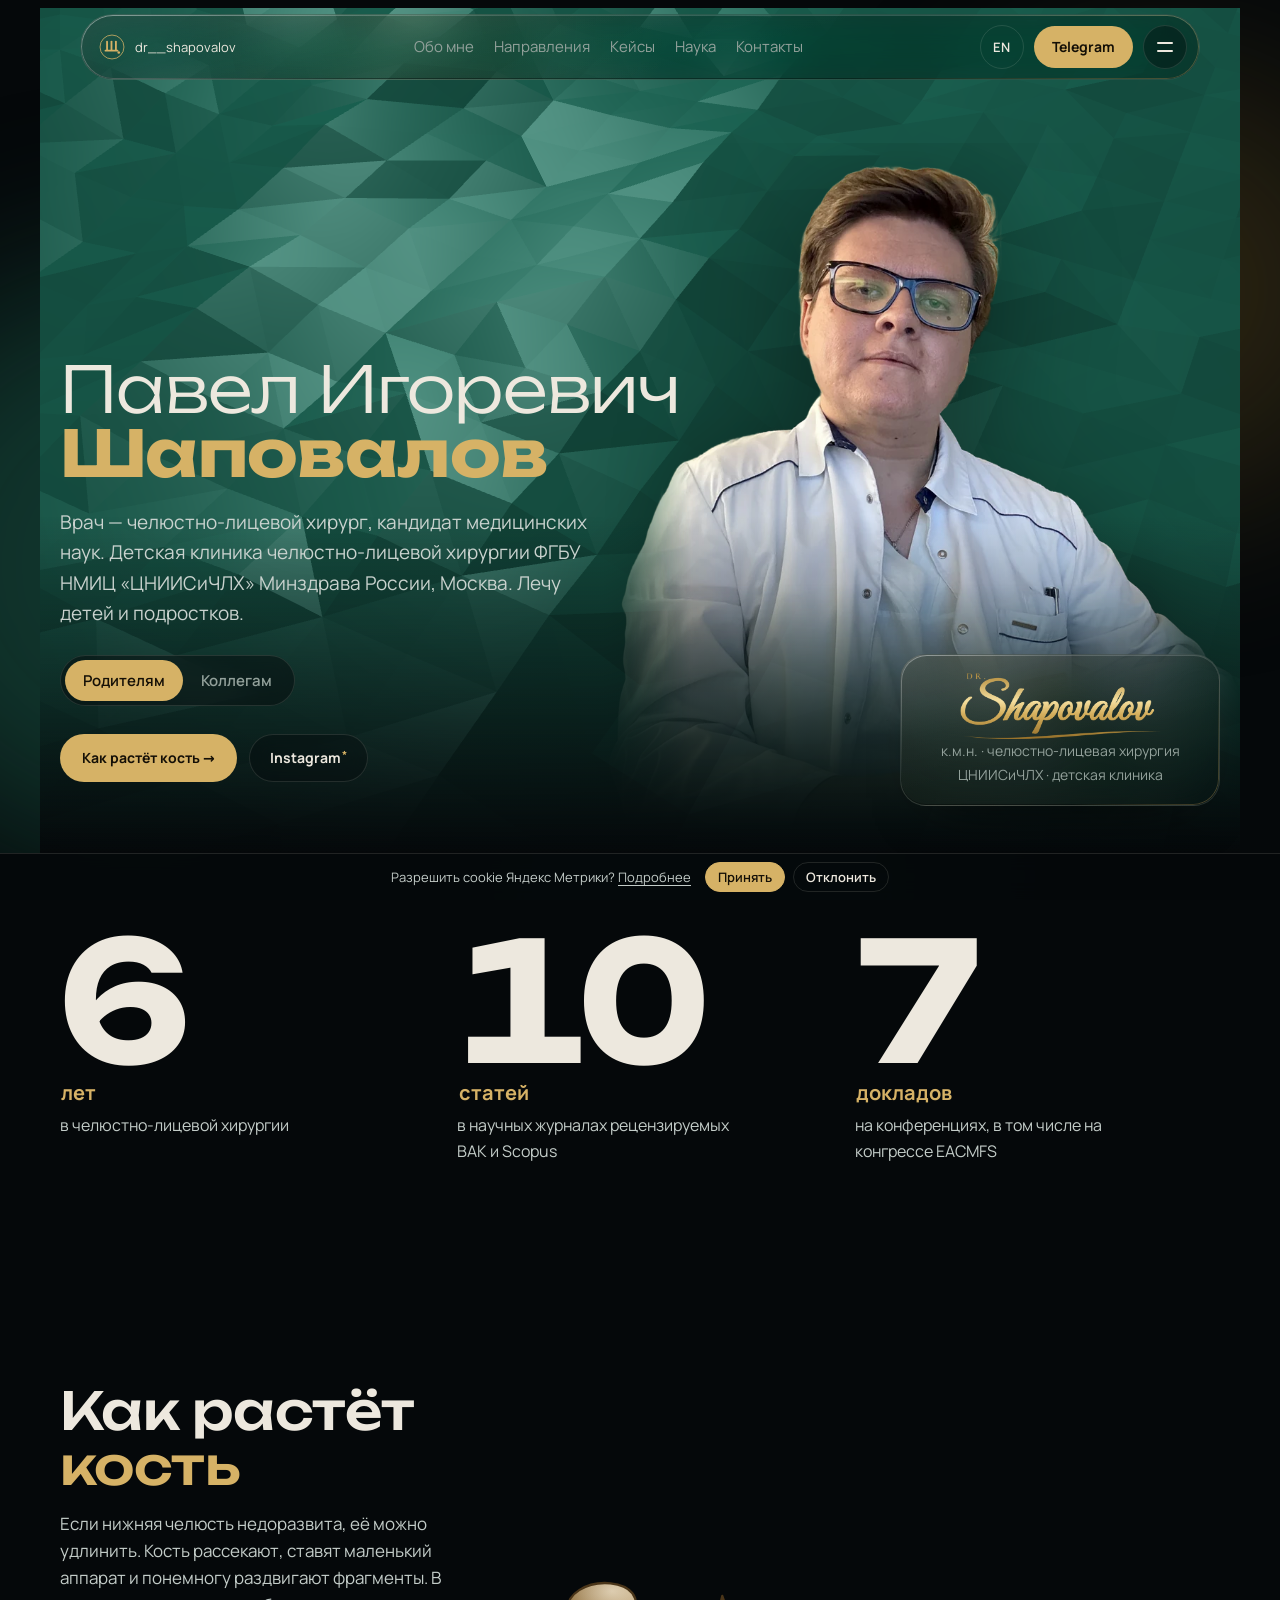
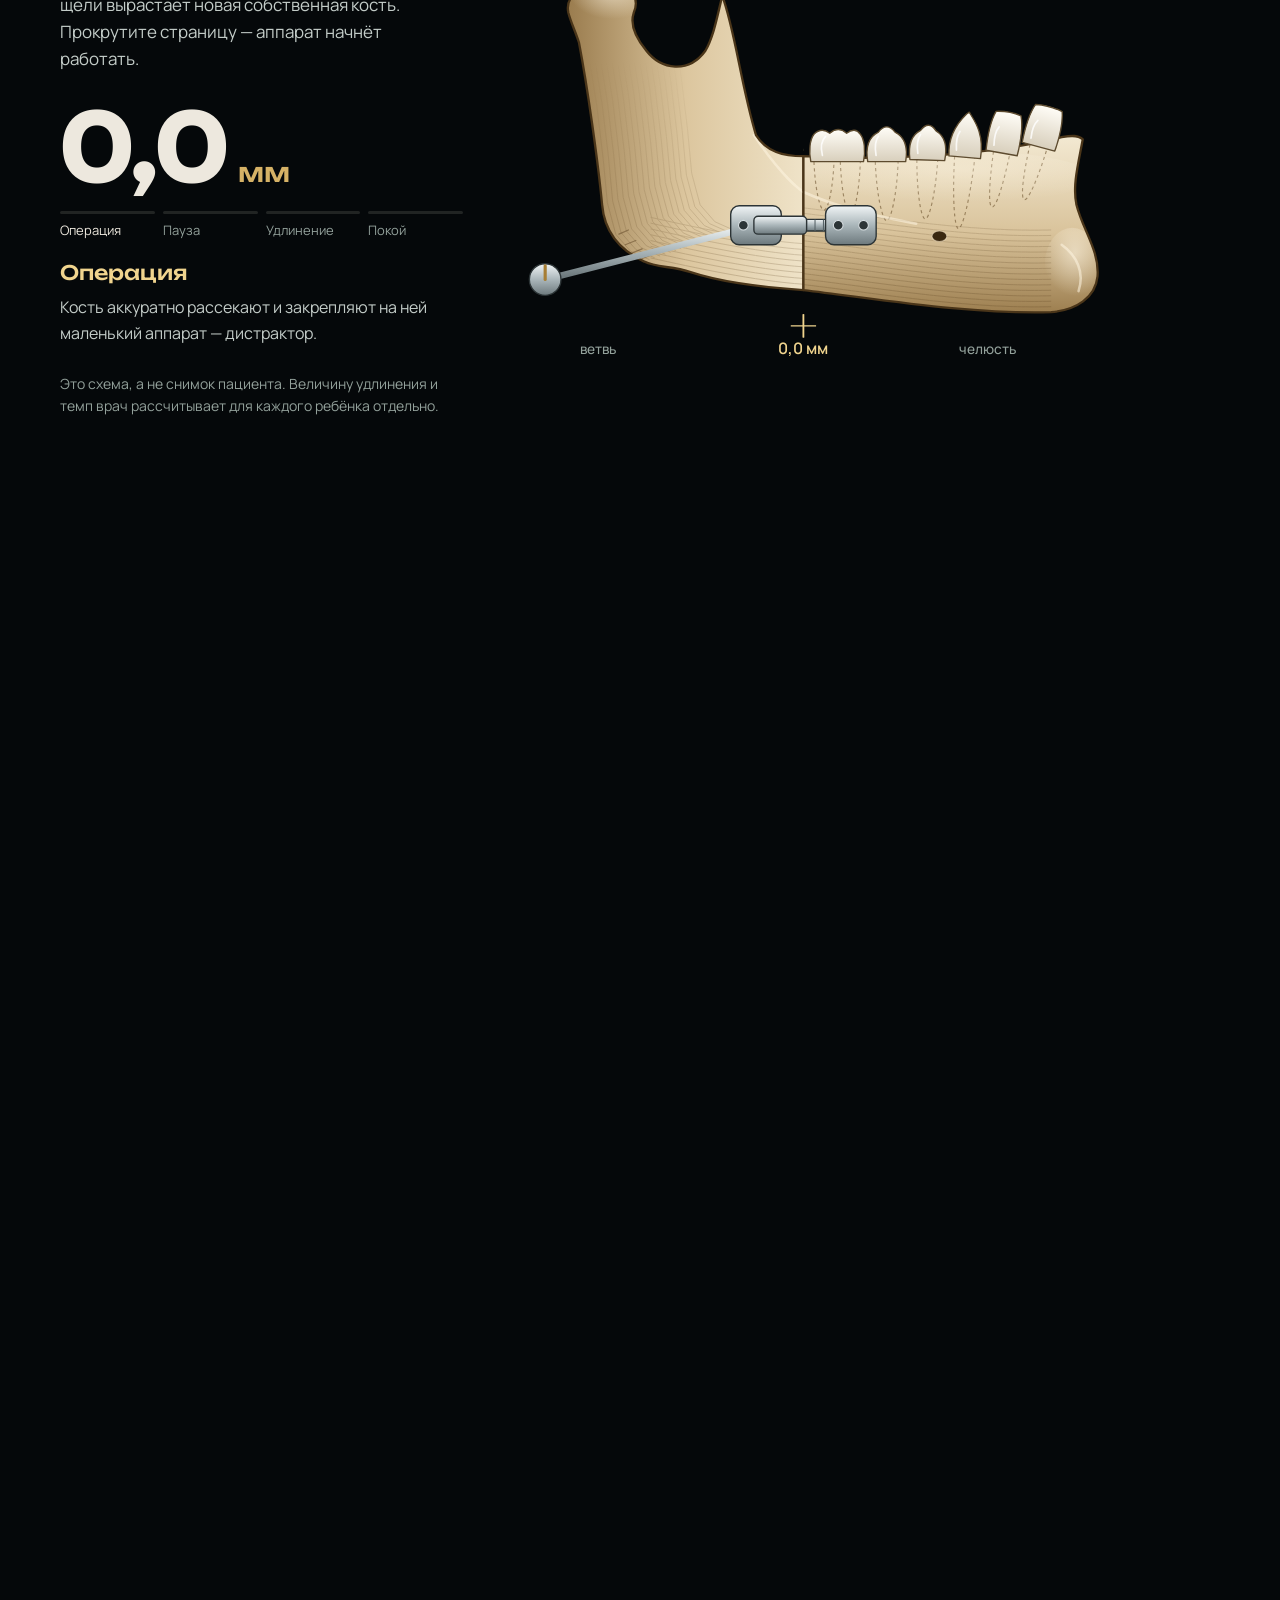
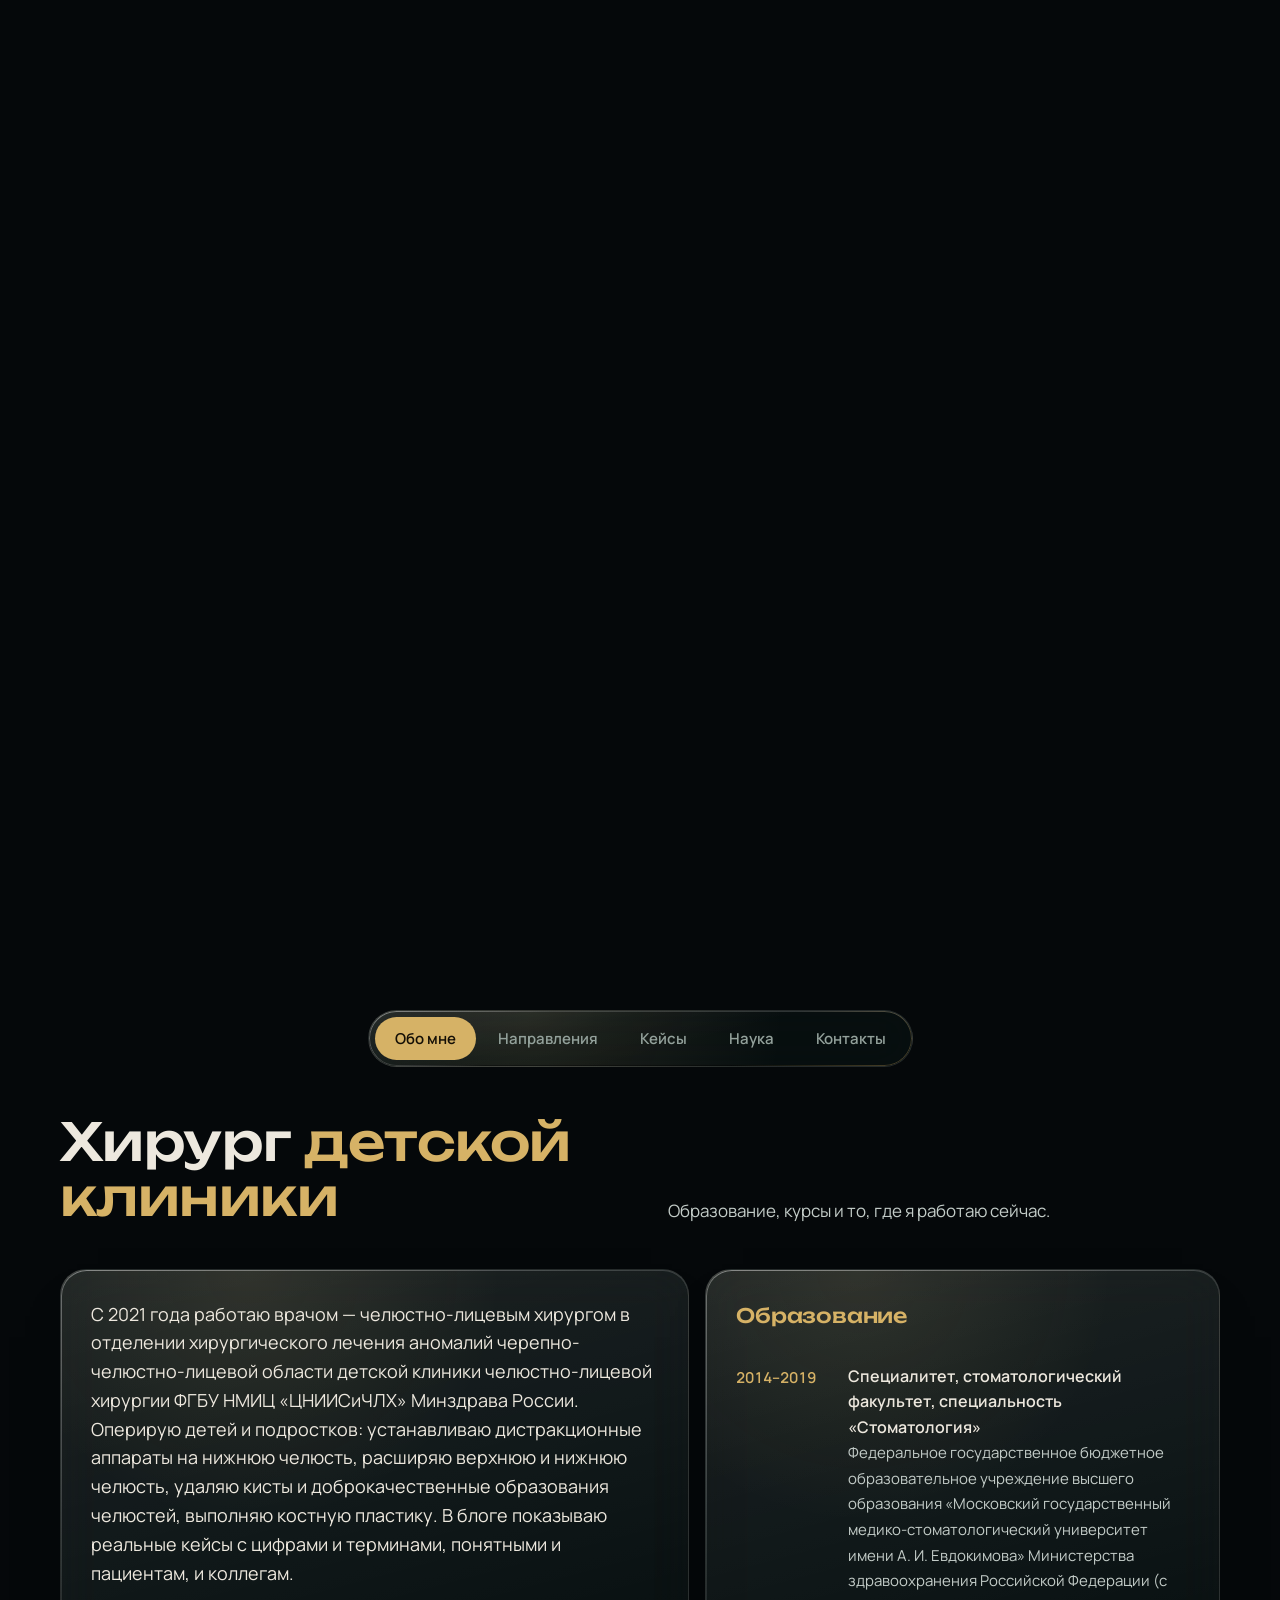
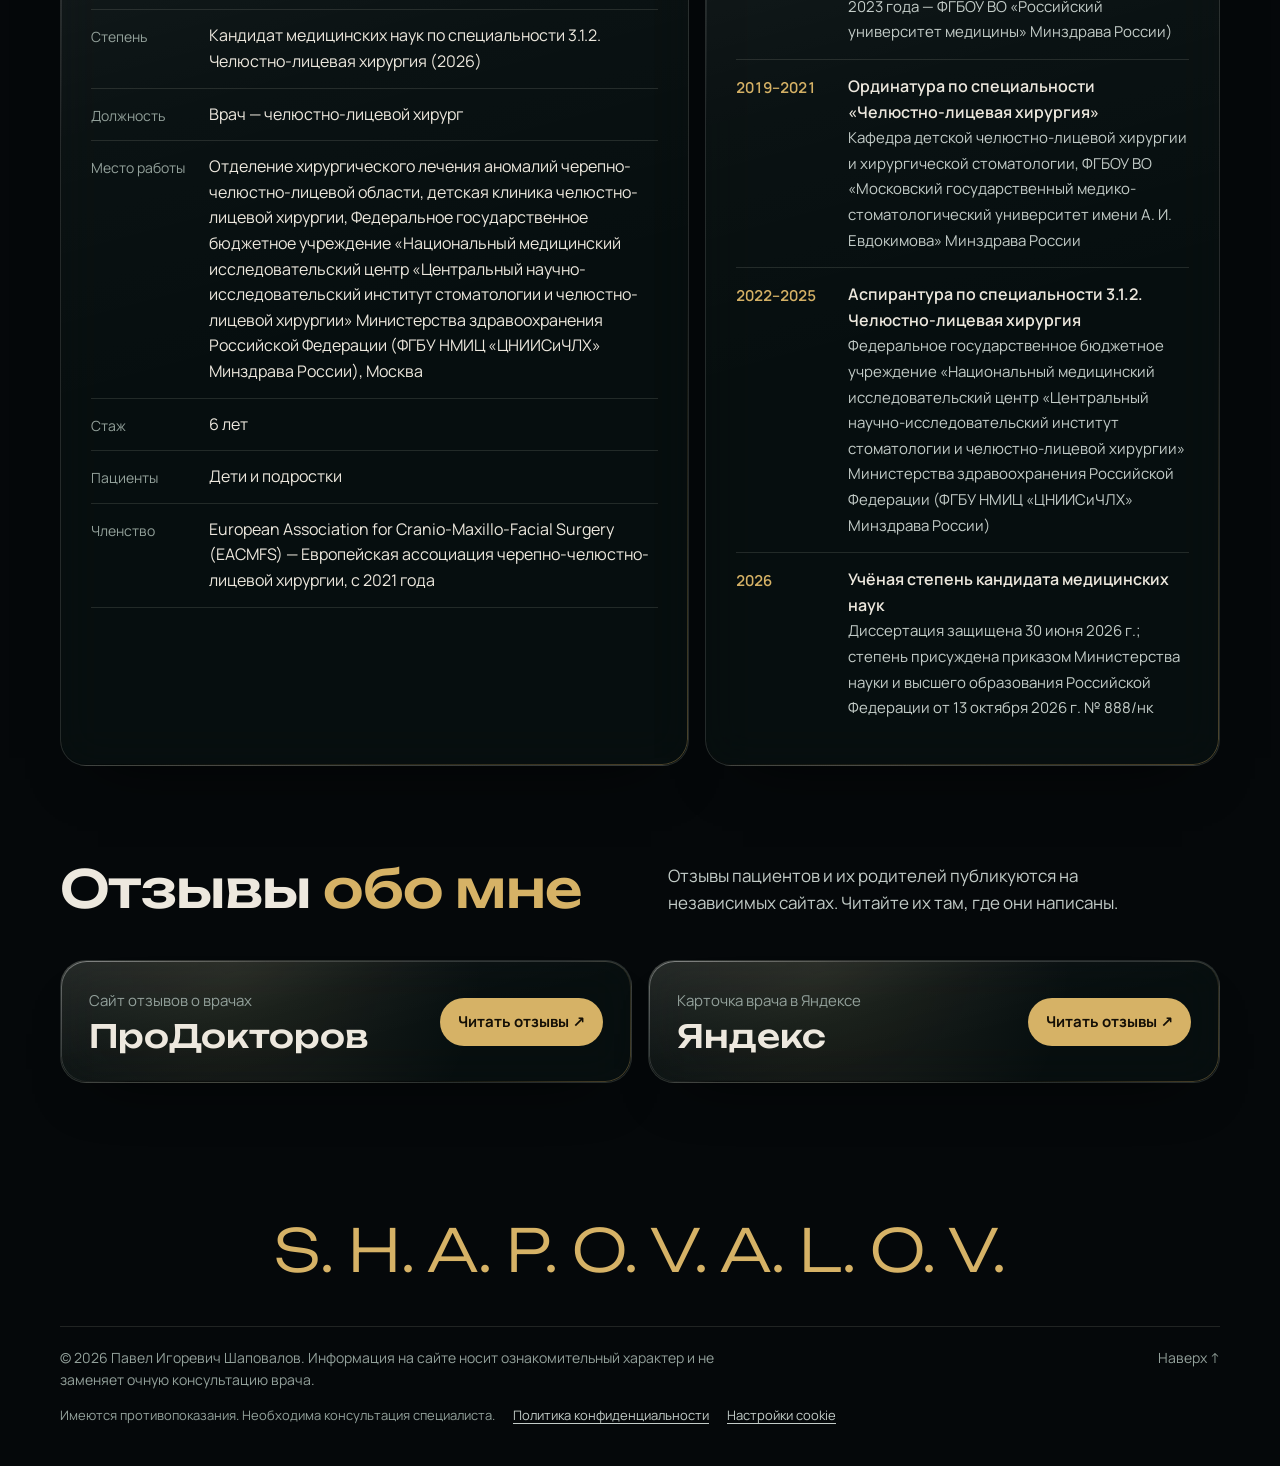
==== index.html @ bee79b20 "Иконка сайта (favicon) из знака «Ш.» Co-Authored-By: Claude Opus 5.5 <noreply@anthropic.com> Claude-" ====
<!doctype html>
<html lang="ru">
<head>
<meta charset="utf-8">
<meta name="viewport" content="width=device-width, initial-scale=1, viewport-fit=cover">
<meta http-equiv="Content-Security-Policy" content="default-src 'self'; base-uri 'none'; object-src 'none'; form-action 'none'; style-src 'self' 'unsafe-inline' https://fonts.googleapis.com; font-src 'self' https://fonts.gstatic.com; upgrade-insecure-requests; script-src 'self' 'sha256-/w/yWF1DcWMiNJHqdt+pnAf0d7jrqp5g0yk6NBYIYrg=' https://mc.yandex.ru https://mc.yandex.com https://yastatic.net; img-src 'self' data: blob: https://mc.yandex.ru https://mc.yandex.com; connect-src 'self' https://mc.yandex.ru https://mc.yandex.com; frame-src https://yandex.ru blob: https://mc.yandex.ru https://mc.yandex.com; child-src blob: https://mc.yandex.ru https://mc.yandex.com">
<meta name="referrer" content="strict-origin-when-cross-origin">
<link rel="canonical" href="https://drshapovalov.ru/">
<link rel="alternate" hreflang="ru" href="https://drshapovalov.ru/">
<link rel="alternate" hreflang="en" href="https://drshapovalov.ru/?lang=en">
<link rel="alternate" hreflang="x-default" href="https://drshapovalov.ru/">
<meta property="og:type" content="website">
<meta property="og:locale" content="ru_RU">
<meta property="og:site_name" content="Dr. Shapovalov">
<meta property="og:title" content="Шаповалов Павел Игоревич — детский челюстно-лицевой хирург, к.м.н.">
<meta property="og:description" content="Детский челюстно-лицевой хирург, к.м.н., ЦНИИСиЧЛХ, Москва. Дистракционный остеогенез нижней челюсти, сужение челюстей, кисты, костная пластика. Клинические случаи и статьи.">
<meta property="og:url" content="https://drshapovalov.ru/">
<meta property="og:image" content="https://drshapovalov.ru/img/og-cover.jpg">
<meta property="og:image:width" content="1200">
<meta property="og:image:height" content="630">
<meta name="twitter:card" content="summary_large_image">
<meta name="theme-color" content="#05080a">
<link rel="icon" href="/favicon.ico" sizes="48x48">
<link rel="icon" href="/favicon.svg" type="image/svg+xml">
<link rel="apple-touch-icon" href="/apple-touch-icon.png">
<meta name="yandex-verification" content="7bd5bbc6ed6ea4f4">
<meta name="google-site-verification" content="VwSnJcJLyzA6f2kcEjWkf8xvmopvSX1PFDmwRdQkYRI">
<script type="application/ld+json">{"@context": "https://schema.org", "@graph": [{"@type": "WebSite", "@id": "https://drshapovalov.ru/#site", "url": "https://drshapovalov.ru/", "name": "Шаповалов Павел Игоревич — официальный сайт", "inLanguage": ["ru", "en"], "about": {"@id": "https://drshapovalov.ru/#person"}}, {"@type": "Person", "@id": "https://drshapovalov.ru/#person", "name": "Павел Игоревич Шаповалов", "alternateName": ["Шаповалов Павел Игоревич", "Шаповалов Павел", "Шаповалов П. И.", "Pavel Shapovalov", "Dr. Shapovalov", "Доктор Шаповалов"], "givenName": "Павел", "additionalName": "Игоревич", "familyName": "Шаповалов", "url": "https://drshapovalov.ru/", "image": "https://drshapovalov.ru/img/og-cover.jpg", "jobTitle": "Детский челюстно-лицевой хирург", "honorificSuffix": "к.м.н.", "description": "Детский челюстно-лицевой хирург, к.м.н., ЦНИИСиЧЛХ, Москва. Дистракционный остеогенез нижней челюсти, сужение челюстей, кисты, костная пластика. Клинические случаи и статьи.", "worksFor": {"@type": "MedicalOrganization", "name": "ФГБУ НМИЦ «ЦНИИСиЧЛХ» Минздрава России"}, "sameAs": ["https://www.instagram.com/dr__shapovalov/", "https://t.me/SHAPOVALOV_DR", "https://x.com/dr_shapovalov", "https://orcid.org/0000-0002-1929-717X", "https://www.webofscience.com/wos/author/record/RJT-7657-2026", "https://istina.msu.ru/profile/shapovalov_pi/"]}, {"@type": "Physician", "@id": "https://drshapovalov.ru/#physician", "name": "Павел Игоревич Шаповалов", "url": "https://drshapovalov.ru/", "image": "https://drshapovalov.ru/img/og-cover.jpg", "description": "Детский челюстно-лицевой хирург, к.м.н., ЦНИИСиЧЛХ, Москва. Дистракционный остеогенез нижней челюсти, сужение челюстей, кисты, костная пластика. Клинические случаи и статьи.", "address": {"@type": "PostalAddress", "streetAddress": "ул. Тимура Фрунзе, д. 16, стр. 5", "addressLocality": "Москва", "addressCountry": "RU"}, "parentOrganization": {"@type": "MedicalOrganization", "name": "ФГБУ НМИЦ «ЦНИИСиЧЛХ» Минздрава России"}, "sameAs": ["https://www.instagram.com/dr__shapovalov/", "https://t.me/SHAPOVALOV_DR", "https://x.com/dr_shapovalov", "https://orcid.org/0000-0002-1929-717X", "https://www.webofscience.com/wos/author/record/RJT-7657-2026", "https://istina.msu.ru/profile/shapovalov_pi/"]}]}</script>
<title>Шаповалов Павел Игоревич — детский челюстно-лицевой хирург, к.м.н. | Москва</title>
<meta name="description" content="Шаповалов Павел Игоревич — детский челюстно-лицевой хирург, к.м.н., ЦНИИСиЧЛХ, Москва. Дистракционный остеогенез нижней челюсти, сужение челюстей, кисты, костная пластика. Клинические случаи, статьи, запись на приём.">
<link rel="stylesheet" href="fonts/fonts.css"><!-- Unbounded и Manrope (SIL OFL 1.1) лежат на сайте: посетители не обращаются к серверам Google -->
<style>
  /* Layout: a dark clinical instrument. Emerald wave field behind the hero, slow emerald/gold light
     drifting under the whole page so every panel reads as liquid glass, gold for anything measured,
     millimetres set in mono like readings on a device. One deliberate dark world.
     All text comes from content.json; the admin panel edits that file. */
  :root{
    --void:#05080a;
    --deep:#0a1513;
    --emerald:#164236;
    --ivory:#ede8de;
    --mist:#93a19b;
    --soft:#c3ccc8;
    --line:rgba(237,232,222,.12);
    --gold:#d6b266;
    --gold-hi:#f0d48e;
    --gold-lo:#a77e34;
    --todo:#e6c987;
    --display:'Unbounded','Arial Black',system-ui,sans-serif;
    --text:'Manrope','Segoe UI',system-ui,-apple-system,sans-serif;
    --mono:var(--text);   /* одна гарнитура для текста: моноширинный шрифт не используется */
    color-scheme:dark;
  }
  /* lenis.css 1.3.27 (MIT), встроен: внешние стили в Artifact запрещены */
  html.lenis, html.lenis body{height:auto}
  .lenis:not(.lenis-autoToggle).lenis-stopped{overflow:clip}
  .lenis [data-lenis-prevent]{overscroll-behavior:contain}
  .lenis.lenis-smooth iframe{pointer-events:none}

  *{box-sizing:border-box}
  html{background:var(--void)}
  body{background:var(--void); color:var(--ivory); font-family:var(--text); font-size:16px; line-height:1.6;
    padding-inline:20px; padding-block:0 32px; -webkit-font-smoothing:antialiased; overflow-x:clip}
  a{color:inherit; text-decoration:none}
  :focus-visible{outline:2px solid var(--gold); outline-offset:3px; border-radius:8px}
  p{margin:0}
  .wrap{max-width:1160px; margin:0 auto; position:relative; z-index:1}
  h1,h2,h3{font-family:var(--display); margin:0; text-wrap:balance; letter-spacing:-.01em}
  h2{font-weight:500; font-size:clamp(30px,4.4vw,52px); line-height:1.05}
  h2 em,h2 strong{font-style:normal; font-weight:inherit; color:var(--gold)}
  .label{margin:0 0 14px; font-family:var(--mono); font-size:12px;  color:var(--gold)}

  /* ambient light under the whole page: what the glass refracts */
  .ambient{position:fixed; inset:0; z-index:0; pointer-events:none; overflow:hidden}
  .ambient i{position:absolute; border-radius:50%; filter:blur(90px); opacity:.55}
  .ambient i:nth-child(1){width:46vw; height:46vw; left:-12vw; top:30vh; background:#1b5a49}
  .ambient i:nth-child(2){width:34vw; height:34vw; right:-8vw; top:8vh; background:#6b5420; opacity:.35}
  .ambient i:nth-child(3){width:40vw; height:40vw; left:35vw; bottom:-18vw; background:#123a31}

  /* liquid glass */
  .glass{
    --mx:30%; --my:0%;
    position:relative; border-radius:26px; isolation:isolate;
    background:
      radial-gradient(420px circle at var(--mx) var(--my), rgba(240,212,142,.10), transparent 60%),
      linear-gradient(165deg, rgba(255,255,255,.09), rgba(255,255,255,.015) 38%, rgba(255,255,255,0) 60%),
      rgba(12,26,23,.42);
    border:1px solid rgba(237,232,222,.13);
    backdrop-filter:blur(22px) saturate(1.6); -webkit-backdrop-filter:blur(22px) saturate(1.6);
    box-shadow:inset 0 1px 0 rgba(255,255,255,.16), inset 0 -1px 0 rgba(0,0,0,.35), 0 30px 60px -38px rgba(0,0,0,.85);
  }
  .glass::before{content:""; position:absolute; inset:0; border-radius:inherit; padding:1px; pointer-events:none; z-index:-1;
    background:linear-gradient(140deg, rgba(255,255,255,.35), rgba(255,255,255,0) 30%, rgba(255,255,255,0) 70%, rgba(214,178,102,.35));
    -webkit-mask:linear-gradient(#000 0 0) content-box, linear-gradient(#000 0 0); -webkit-mask-composite:xor; mask-composite:exclude}

  /* nav */
  .nav{position:fixed; z-index:30; left:50%; transform:translateX(-50%);
    top:calc(env(safe-area-inset-top,0px) + 14px); width:min(1120px, calc(100% - 32px));
    display:flex; align-items:center; justify-content:space-between; gap:16px; padding:10px 12px 10px 18px; border-radius:999px}
  .brand{display:flex; align-items:center; gap:10px; font-family:var(--mono); font-size:13px}
  .brand svg{width:26px; height:26px; color:var(--gold)}
  .links{display:flex; gap:20px; font-size:15px; color:var(--mist)}
  .links a{position:relative; padding-block:4px}
  .links a::after{content:""; position:absolute; left:0; right:0; bottom:0; height:1px; background:var(--gold); transform:scaleX(0); transform-origin:left; transition:transform .35s}
  .links a:hover{color:var(--ivory)} .links a:hover::after{transform:scaleX(1)}
  .lang-sw{display:inline-grid; place-items:center; min-width:44px; height:44px; padding:0 10px; border-radius:999px; border:1px solid var(--line);
    font-family:var(--mono); font-size:13px; font-weight:600; letter-spacing:.06em; color:var(--ivory); text-decoration:none}
  .lang-sw:hover{border-color:var(--gold); color:var(--gold-hi)}
  .menu-lang{font-size:.7em!important; opacity:.8}
  .pill{display:inline-flex; align-items:center; gap:8px; padding:10px 18px; border-radius:999px; font-weight:700; font-size:14px;
    background:var(--gold); color:#140f06; transition:background-color .2s, transform .2s}
  .pill:hover{background:var(--gold-hi); transform:translateY(-1px)}
  .pill:active{transform:translateY(0) scale(.98)}
  .ghost{display:inline-flex; align-items:center; gap:8px; padding:12px 20px; border-radius:999px; font-weight:700; font-size:14px;
    border:1px solid var(--line); background:rgba(5,8,10,.35); backdrop-filter:blur(10px); -webkit-backdrop-filter:blur(10px); transition:border-color .2s, color .2s}
  .ghost:hover{border-color:var(--gold); color:var(--gold-hi)}

  /* hero */
  .hero{position:relative; margin-inline:-20px; min-height:min(94svh,900px); display:grid; align-items:end;
    padding:140px 20px 72px; overflow:hidden; background:radial-gradient(120% 90% at 70% 30%, var(--emerald), var(--deep) 55%, var(--void))}
  #waves{position:absolute; inset:0; z-index:0}
  .hero::after{content:""; position:absolute; inset:auto 0 0 0; height:40%; z-index:1; background:linear-gradient(180deg,transparent,var(--void)); pointer-events:none}
  .hero-in{position:relative; z-index:2; max-width:1160px; width:100%; margin:0 auto; display:grid; grid-template-columns:1.3fr .7fr; gap:40px; align-items:end}
  .hero-in > *{min-width:0}
  .hero h1{font-weight:300; font-size:clamp(30px,8.2vw,64px); line-height:1}
  .hero h1 .given{white-space:nowrap}
  .hero h1 b{display:block; font-weight:700; color:var(--gold)}
  .lede{margin-top:22px; font-size:19px; color:#c9d2ce; max-width:46ch}
  .actions{display:flex; flex-wrap:wrap; gap:12px; margin-top:28px}
  .pill.big{padding:13px 22px; font-size:14px}
  .card-id{padding:22px; display:flex; flex-direction:column; gap:16px; align-items:center; text-align:center}
  .portrait{width:min(220px,100%); aspect-ratio:1; border-radius:50%; padding:4px; background:conic-gradient(from 210deg,var(--gold-hi),var(--gold-lo),var(--gold-hi),var(--gold-lo),var(--gold-hi))}
  .portrait img{display:block; width:100%; height:100%; border-radius:50%; object-fit:cover; object-position:50% 30%; background:var(--deep)}
  .signature{width:min(240px,100%); height:auto; display:block; margin-inline:auto}
  /* фото во весь рост без фона: встаёт из нижнего края первого экрана, низ и бока растворяются */
  .hero-fig{position:absolute; z-index:1; bottom:0; right:max(0px, calc((100% - 1160px) / 2 - 30px)); height:min(84%, 780px); width:auto; max-width:none;
    pointer-events:none; user-select:none;
    -webkit-mask-image:linear-gradient(180deg,#000 62%,transparent 97%),linear-gradient(90deg,transparent,#000 14%,#000 86%,transparent);
    -webkit-mask-composite:source-in; mask-image:linear-gradient(180deg,#000 62%,transparent 97%),linear-gradient(90deg,transparent,#000 14%,#000 86%,transparent); mask-composite:intersect;
    filter:drop-shadow(0 30px 60px rgba(0,0,0,.45))}
  .hero.has-fig .portrait{display:none}
  /* фото «дышит»: еле заметно поднимается и опускается; translate/scale не мешают transform от GSAP */
  @keyframes breathe{0%{translate:0 0; scale:1}50%{translate:0 -7px; scale:1.012}100%{translate:0 0; scale:1}}
  .hero-fig{transform-origin:50% 100%; animation:breathe 7s ease-in-out infinite}
  @media (prefers-reduced-motion:reduce){.hero-fig{animation:none}}
  .hero.has-fig .card-id{justify-self:end; width:min(320px,100%); padding:18px 20px; gap:8px; transform:translateY(24px)}
  .hero.has-fig .signature{width:200px}
  .id-meta{font-family:var(--mono); font-size:14px; color:var(--mist); line-height:1.7}

  /* огромные цифры: число на пол-экрана, единица золотом, подпись под ним */
  .readings{display:grid; grid-template-columns:repeat(3,1fr); gap:32px; margin-top:80px; position:relative; z-index:3}
  .reading{display:flex; flex-direction:column; gap:12px; min-width:0}
  .val{font-family:var(--display); font-weight:700; font-size:clamp(96px,13vw,196px); line-height:.8; letter-spacing:-.05em; white-space:nowrap; font-variant-numeric:tabular-nums}
  .val small{display:block; margin:18px 0 0 .06em; font-family:var(--text); font-size:20px; font-weight:700; letter-spacing:0; color:var(--gold)}
  .val .arr{color:var(--gold)}
  .reading .lbl{font-size:16px; color:var(--soft); max-width:28ch}

  /* аудитория: родителям / коллегам */
  .aud{position:relative; display:inline-flex; margin-top:26px; padding:4px; border-radius:999px; border:1px solid var(--line);
    background:rgba(5,8,10,.45); backdrop-filter:blur(10px); -webkit-backdrop-filter:blur(10px)}
  .aud button{position:relative; z-index:1; font:600 15px var(--text); color:var(--mist); background:none; border:0; padding:10px 18px; border-radius:999px; cursor:pointer; transition:color .25s}
  .aud button[aria-checked="true"]{color:#140f06}
  .aud-ink{position:absolute; z-index:0; top:4px; bottom:4px; left:4px; width:0; border-radius:999px; background:var(--gold)}
  @media (hover:hover) and (pointer:fine){ .aud button[aria-checked="false"]:hover{color:var(--ivory)} }

  /* дистракция при прокрутке */
  /* min-height, а не height: если схема не влезает в низкий экран (встроенные браузеры Threads, Instagram), секция растёт, а не наезжает на следующую */
  .dx{position:relative; z-index:2; min-height:100svh; margin-top:110px}
  .dx-pin{min-height:100svh; display:grid; grid-template-columns:minmax(0,.72fr) minmax(0,1.28fr); grid-template-areas:"head fig" "read fig";
    grid-template-rows:auto 1fr; column-gap:40px; row-gap:8px; align-content:center; padding-block:110px 40px}
  .dx-head{grid-area:head; align-self:end}
  .dx-head p{margin-top:16px; color:var(--soft); font-size:17px; max-width:44ch}
  .dx-fig{grid-area:fig; margin:0; min-width:0; align-self:center}
  .dx-svg{display:block; width:100%; height:auto; overflow:visible}
  .dx-read{grid-area:read; align-self:start; min-width:0}
  .dx-mm{margin-top:26px; font-family:var(--display); font-weight:700; font-size:clamp(64px,7.4vw,104px); line-height:.85; letter-spacing:-.04em; font-variant-numeric:tabular-nums; white-space:nowrap}
  .dx-mm small{margin-left:12px; font-size:max(.28em, 13px); font-weight:500; letter-spacing:0; color:var(--gold)}
  .dx-steps{list-style:none; margin:24px 0 0; padding:0; display:grid; grid-template-columns:repeat(4,minmax(0,1fr)); gap:8px}
  .dx-steps li{display:flex; flex-direction:column; gap:8px; font-size:13px; line-height:1.3; color:var(--mist); transition:color .25s}
  .dx-steps li.on{color:var(--ivory)}
  .dx-steps i{display:block; height:3px; border-radius:3px; background:rgba(237,232,222,.12); overflow:hidden}
  .dx-steps i b{display:block; height:100%; background:var(--gold); transform-origin:left; transform:scaleX(var(--f,0))}
  .dx-now{margin-top:18px; min-height:6.6em}
  .dx-now b{display:block; font-family:var(--display); font-weight:500; font-size:20px; color:var(--gold-hi)}
  .dx-now p{margin-top:6px; color:var(--soft); font-size:16px; max-width:46ch}
  .dx-note{margin-top:10px; font-size:14px; color:var(--mist); max-width:52ch}
  .dx-range{display:flex; flex-direction:column; gap:8px; margin-top:16px; font-size:14px; color:var(--mist)}
  .dx-range input{width:100%; accent-color:var(--gold)}
  .dx-svg .jaw .outline{fill:none; stroke:#4a3519; stroke-width:2.2; stroke-linejoin:round}
  .dx-svg .hatch{fill:none; stroke:#5c4322; stroke-width:.8; opacity:.38}
  .dx-svg .rough{fill:none; stroke:#5c4322; stroke-width:1.2; stroke-linecap:round; opacity:.5}
  .dx-svg .ridge{fill:none; stroke:#fff6e2; stroke-width:2.4; stroke-linecap:round; opacity:.55}
  .dx-svg .root path{fill:none; stroke:#6e5430; stroke-width:1.1; stroke-dasharray:3 3; opacity:.6}
  .dx-svg .foramen{fill:#3a2810; stroke:#fff1d6; stroke-width:1; stroke-opacity:.5}
  .dx-svg .enamel{fill:url(#jen); stroke:#5d4b2f; stroke-width:1.3; stroke-linejoin:round}
  .dx-svg .shine{fill:none; stroke:#fff; stroke-width:1.6; stroke-linecap:round; opacity:.8}
  .dx-svg .steel{fill:url(#jsteel); stroke:#2c3436; stroke-width:1.3}
  .dx-svg .screw{fill:#2c3436; stroke:#d6dde0; stroke-width:1}
  .dx-svg .dim{stroke:var(--gold-hi); stroke-width:1.4}
  .dx-svg .dim-t{fill:var(--gold-hi); font:600 15px var(--text)}
  .dx-svg .lbl-t{fill:var(--mist); font:500 13px var(--text)}

  /* полноэкранное меню */
  .burger{position:relative; width:44px; height:44px; flex:none; border-radius:50%; border:1px solid var(--line); background:rgba(5,8,10,.35); cursor:pointer; display:grid; place-items:center; color:var(--ivory)}
  .burger span{position:absolute; left:13px; right:13px; height:1.6px; border-radius:2px; background:currentColor; transition:transform .3s cubic-bezier(.23,1,.32,1)}
  .burger span:nth-child(1){transform:translateY(-4px)} .burger span:nth-child(2){transform:translateY(4px)}
  .burger[aria-expanded="true"] span:nth-child(1){transform:rotate(45deg)} .burger[aria-expanded="true"] span:nth-child(2){transform:rotate(-45deg)}
  .sr{position:absolute; width:1px; height:1px; overflow:hidden; clip:rect(0 0 0 0); white-space:nowrap}
  .nav-end{display:flex; align-items:center; gap:10px}
  body.menu-open .nav{z-index:70}
  .menu{position:fixed; inset:0; z-index:60; display:flex; flex-direction:column; overflow-y:auto; background:var(--void);
    padding:calc(env(safe-area-inset-top,0px) + 110px) 28px calc(env(safe-area-inset-bottom,0px) + 32px)}
  .menu-aura{position:fixed; inset:0; z-index:-1; overflow:hidden; pointer-events:none}
  .menu-aura i{position:absolute; border-radius:50%; filter:blur(80px)}
  .menu-aura i:nth-child(1){width:70vmax; height:70vmax; left:-25vmax; top:-20vmax; background:#17614c; opacity:.8}
  .menu-aura i:nth-child(2){width:55vmax; height:55vmax; right:-20vmax; bottom:-25vmax; background:#7a5c1f; opacity:.7}
  .menu-aura i:nth-child(3){width:45vmax; height:45vmax; left:30vw; top:35vh; background:#0d4a52; opacity:.75}
  .menu-in{position:relative; width:min(1120px,100%); margin-inline:auto; display:flex; flex-direction:column; gap:clamp(12px,2.2vh,24px)}
  .menu-in > a,.menu-group > a{font-family:var(--display); font-weight:500; font-size:clamp(24px,min(4.2vw,6.4vh),50px); line-height:1.05; letter-spacing:.16em; text-transform:uppercase; width:max-content; max-width:100%}
  .menu-sub{list-style:none; margin:4px 0 6px; padding:0; display:grid; gap:12px}
  .menu-sub a{display:inline-flex; align-items:center; gap:14px; font-size:clamp(15px,1.5vw,19px); font-weight:600; letter-spacing:.08em}
  .orb{width:30px; height:30px; flex:none; border-radius:50%; background:radial-gradient(circle at 34% 30%, #f6e2a8, var(--o1,#2f8f72) 46%, #071a15 100%)}
  .menu-sub li:nth-child(3n+2) .orb{--o1:#c99a3c} .menu-sub li:nth-child(3n) .orb{--o1:#1f6f7a}
  .menu-foot{position:relative; width:min(1120px,100%); margin:auto auto 0; padding-top:36px; display:flex; flex-wrap:wrap; gap:12px 28px; font-size:16px; color:var(--soft)}
  .menu-foot a{color:var(--ivory)}
  @media (hover:hover) and (pointer:fine){ .menu a:hover{color:var(--gold-hi)} .burger:hover{border-color:var(--gold)} }

  /* карта */
  .map{margin-top:16px; display:grid; grid-template-columns:minmax(0,1.3fr) minmax(0,.7fr); overflow:hidden; padding:0}
  .map-frame{position:relative; min-height:360px; border-radius:26px 0 0 26px; overflow:hidden;
    background:radial-gradient(60% 70% at 30% 30%, rgba(31,122,95,.55), transparent 70%), radial-gradient(50% 60% at 80% 80%, rgba(122,92,31,.45), transparent 70%), #07110f}
  .map-frame iframe{position:absolute; inset:0; width:100%; height:100%; border:0; filter:invert(.92) hue-rotate(170deg) saturate(.65) brightness(.92)}
  .map-frame.on::after{content:""; position:absolute; inset:0; pointer-events:none; background:rgba(22,90,70,.35); mix-blend-mode:color}
  .map-pin{position:absolute; left:50%; top:50%; width:74px; transform:translate(-50%,-88%); color:var(--gold)}
  .map-pin svg{display:block; width:100%; height:auto}
  .map-ring{position:absolute; left:50%; top:50%; width:120px; height:40px; margin:-20px 0 0 -60px; border-radius:50%; border:1.5px solid rgba(214,178,102,.6)}
  .map-frame.on .map-pin,.map-frame.on .map-ring{display:none}
  .map-info{padding:32px 30px; display:flex; flex-direction:column; gap:14px; justify-content:center}
  .map-info b{font-family:var(--display); font-weight:500; font-size:22px; line-height:1.25}
  .map-info p{color:var(--soft)}
  .map-acts{display:flex; flex-wrap:wrap; gap:10px; margin-top:6px}
  .map-note{color:var(--gold-hi); font-size:15px}
  @media (prefers-reduced-motion:no-preference){
    .map-ring{animation:ping 2.4s cubic-bezier(.23,1,.32,1) infinite}
    .aud-ink{transition:left .35s cubic-bezier(.23,1,.32,1), width .35s cubic-bezier(.23,1,.32,1)}
    .menu-aura i:nth-child(1){animation:drift1 22s ease-in-out infinite alternate}
    .menu-aura i:nth-child(2){animation:drift2 26s ease-in-out infinite alternate}
    .menu-aura i:nth-child(3){animation:drift1 30s ease-in-out infinite alternate-reverse}
  }
  @keyframes ping{from{transform:scale(.4); opacity:1} to{transform:scale(1.4); opacity:0}}

  .marquee{margin-inline:-20px; overflow:hidden; border-block:1px solid var(--line); padding-block:16px; margin-top:96px; position:relative; z-index:1}
  .marquee-track{display:flex; width:max-content}
  .marquee-track span{display:flex; align-items:center; gap:26px; padding-right:26px; white-space:nowrap; font-family:var(--mono); font-size:13px;  color:var(--mist)}
  .marquee-track i{width:5px; height:5px; border-radius:50%; background:var(--gold); display:inline-block}

  /* section tabs: one panel open at a time */
  .tabbar-wrap{position:sticky; top:calc(env(safe-area-inset-top,0px) + 84px); z-index:20; display:flex; justify-content:center; margin-top:56px}
  .tabbar{position:relative; display:flex; gap:2px; padding:6px; border-radius:999px; max-width:100%; overflow-x:auto; scrollbar-width:none}
  .tabbar::-webkit-scrollbar{display:none}
  .tabbar button{position:relative; z-index:1; flex:none; white-space:nowrap; font:600 15px var(--text); color:var(--mist); background:none; border:0;
    padding:11px 20px; border-radius:999px; cursor:pointer; transition:color .35s}
  .tabbar button:hover{color:var(--ivory)}
  .tabbar button[aria-selected="true"]{color:#140f06}
  .t-short{display:none}
  .tab-ink{position:absolute; z-index:0; top:6px; bottom:6px; left:0; width:0; border-radius:999px;
    background:var(--gold)}
  .stage{padding-top:48px; min-height:70vh; scroll-margin-top:150px}
  .tabpanel{scroll-margin-top:160px}
  .sub-block{padding-top:96px; scroll-margin-top:160px}
  .head{display:grid; grid-template-columns:1fr 1fr; gap:24px 56px; align-items:end; margin-bottom:44px}
  .head > *{min-width:0}
  .head p{color:var(--soft); max-width:52ch; font-size:17px}

  .term{font:inherit; color:var(--ivory); background:none; border:0; padding:0; cursor:help; border-bottom:1px dashed var(--gold)}
  .term:hover,.term[aria-expanded="true"]{color:var(--gold-hi)}
  .tip{position:fixed; z-index:50; width:min(320px,calc(100vw - 32px)); padding:16px 18px; border-radius:18px; font-size:14px; line-height:1.5;
    background:rgba(10,21,19,.9); border:1px solid rgba(214,178,102,.35); color:var(--ivory); backdrop-filter:blur(14px); -webkit-backdrop-filter:blur(14px);
    opacity:0; transform:translateY(6px); transition:opacity .2s, transform .2s; pointer-events:none}
  .tip.on{opacity:1; transform:none}
  /* Instagram: пометка «*» и пояснение о Meta при наведении (ст. 4 закона «О СМИ») */
  .meta-star{color:var(--gold); font-size:.8em; line-height:0; vertical-align:.35em; margin-left:1px}
  .meta-term{font:inherit; color:inherit; background:none; border:0; padding:0; cursor:help; border-bottom:1px dashed var(--gold)}
  .meta-term:hover,.meta-term[aria-expanded="true"]{color:var(--gold-hi)}
  .tip b{display:block; font-family:var(--display); font-weight:500; font-size:16px; color:var(--gold-hi); margin-bottom:6px}
  .todo{display:inline-block; padding:3px 10px; border-radius:8px; border:1px dashed var(--todo); color:var(--todo); background:rgba(214,178,102,.08); font-size:13px; font-weight:600}

  /* about */
  .about-grid{display:grid; grid-template-columns:1.1fr .9fr; gap:16px}
  .about-grid > *{min-width:0}
  .panel{padding:30px}
  .panel h3{font-family:var(--display); font-weight:500; font-size:20px;  color:var(--gold); margin-bottom:18px}
  .intro-text{color:var(--ivory); font-size:18px}
  dl.facts{margin:22px 0 0; display:grid; grid-template-columns:max-content 1fr; border-top:1px solid var(--line)}
  .facts dt,.facts dd{margin:0; padding:13px 0; border-bottom:1px solid var(--line)}
  .facts dt{font-family:var(--mono); font-size:14px;  color:var(--mist); padding-right:24px; padding-top:16px}
  .facts dd{min-width:0; font-size:16px}
  .timeline{list-style:none; margin:0; padding:0; display:flex; flex-direction:column}
  .timeline li{display:grid; grid-template-columns:96px 1fr; gap:16px; padding:14px 0; border-bottom:1px solid var(--line)}
  .timeline li:last-child{border-bottom:0}
  .timeline .y{font-family:var(--mono); font-size:15px; font-weight:600; font-variant-numeric:tabular-nums; color:var(--gold); padding-top:2px}
  .timeline b{display:block; font-weight:600}
  .timeline span{color:var(--soft); font-size:15px}
  .courses{grid-column:1 / -1}
  .course-grid{display:grid; grid-template-columns:repeat(3,1fr); gap:12px}
  .course{padding:18px; border-radius:18px; border:1px solid var(--line); background:rgba(255,255,255,.02); display:flex; flex-direction:column; gap:6px; min-width:0}
  .course .y{font-family:var(--mono); font-size:14px; color:var(--gold)}
  .course b{font-weight:600; line-height:1.35}
  .course span{color:var(--soft); font-size:15px}

  /* directions */
  .dirs{display:grid; grid-template-columns:repeat(3,1fr); gap:14px}
  .dir{padding:28px 26px; display:flex; flex-direction:column; gap:12px; min-width:0; transition:transform .5s cubic-bezier(.2,.7,.2,1)}
  .dir:hover{transform:translateY(-6px)}
  .dir .idx{font-family:var(--mono); font-size:12px; color:var(--gold); letter-spacing:.14em}
  .dir h3{font-weight:500; font-size:22px; line-height:1.15}
  .dir p{color:var(--soft); font-size:16px}
  .dir .go{margin-top:auto; padding-top:10px; font-size:15px; font-weight:700; color:var(--gold-hi)}

  /* cases */
  .cases{display:flex; flex-direction:column; gap:16px}
  .case{display:grid; grid-template-columns:minmax(0,1.05fr) minmax(0,.95fr); gap:36px; padding:36px; scroll-margin-top:100px}
  .case-text{display:flex; flex-direction:column; gap:16px; min-width:0}
  .tags{display:flex; flex-wrap:wrap; gap:8px}
  .tag{font-family:var(--mono); font-size:13px;  padding:5px 11px; border-radius:999px; border:1px solid var(--line); color:var(--mist)}
  .tag:first-child{border-color:rgba(214,178,102,.45); color:var(--gold-hi)}
  .case h3{font-weight:500; font-size:clamp(22px,2.6vw,30px); line-height:1.15}
  .case ul{margin:0; padding:0; list-style:none; display:flex; flex-direction:column; gap:10px}
  .case li{position:relative; padding-left:22px; color:var(--ivory); font-size:17px}
  .case li::before{content:""; position:absolute; left:0; top:.8em; width:12px; height:1px; background:var(--gold)}
  .case li strong{color:var(--ivory); font-weight:600}
  .case-gal{grid-column:1 / -1; display:grid; grid-template-columns:repeat(auto-fit,minmax(min(100%,300px),1fr)); gap:16px; margin:0}
  .case-gal figure{margin:0; display:flex; flex-direction:column; gap:10px; min-width:0}
  .case-gal button{display:block; width:100%; padding:0; border:0; background:none; cursor:zoom-in; border-radius:18px; overflow:hidden}
  .case-gal img{display:block; width:100%; height:auto; transition:transform .5s cubic-bezier(.2,.8,.2,1)}
  .case-gal button:hover img{transform:scale(1.02)}
  .case-gal button:focus-visible{outline:2px solid var(--gold); outline-offset:4px}
  .case-gal figcaption{font-size:14px; color:var(--mist)}
  /* много снимков разной высоты: колонки без пустот вместо сетки */
  .case-gal.many{display:block; columns:2 300px; column-gap:16px}
  .case-gal.many figure{break-inside:avoid; margin-bottom:16px}
  /* фото из операционной размыто, как этапы операции; открывается крупно по нажатию */
  .case-gal button.sens{position:relative}
  .case-gal button.sens img{filter:blur(16px) saturate(.35) brightness(.7)}
  .sens-note{position:absolute; inset:auto 14px 14px 14px; padding:10px 14px; border-radius:12px; background:rgba(10,21,19,.78); color:var(--ivory); font-size:14px; text-align:center}
  .viz.solo{align-self:start}   /* кейс без графика: блок с цифрой не растягивается на всю высоту */
  .case-more{align-self:flex-start; color:var(--gold-hi); font-weight:700; border-bottom:1px solid rgba(214,178,102,.4)}
  .case-more:hover{color:var(--gold)}
  .case-note{grid-column:1 / -1; font-size:13px; color:var(--mist); margin-top:-12px}
  .lb.clean .lb-fig img{background:none; box-shadow:none}
  .viz{padding:26px; border-radius:20px; background:rgba(5,8,10,.5); border:1px solid var(--line); display:flex; flex-direction:column; gap:20px; min-width:0}
  .viz .big{font-family:var(--display); font-weight:500; font-size:clamp(46px,6vw,76px); line-height:.95; font-variant-numeric:tabular-nums}
  .viz .big small{font-family:var(--mono); font-size:15px; color:var(--gold); margin-left:8px}
  .viz .big .arr{color:var(--gold); font-weight:300}
  .viz .cap{font-size:14px; color:var(--mist); margin-top:-10px}
  .bars{display:flex; flex-direction:column; gap:13px}
  .bar{display:grid; grid-template-columns:104px 1fr 64px; gap:12px; align-items:center; font-size:14px}
  .bar .n{color:var(--mist)} .bar .v{text-align:right; font-family:var(--mono)}
  .rail{height:8px; border-radius:99px; background:rgba(237,232,222,.06); overflow:hidden}
  .fill{display:block; height:100%; width:var(--w); border-radius:99px; transform-origin:left; background:rgba(214,178,102,.32)}
  .fill.on{background:linear-gradient(90deg,var(--gold-lo),var(--gold-hi))}
  .scale{display:grid; grid-template-columns:104px 1fr 64px; gap:12px; font-family:var(--mono); font-size:13px; color:var(--mist); font-variant-numeric:tabular-nums}
  .scale .t{display:flex; justify-content:space-between}

  /* steps */
  .steps-wrap{display:grid; grid-template-columns:.8fr 1.2fr; gap:56px; align-items:start}
  .steps-wrap > *{min-width:0}
  .steps-intro{position:sticky; top:110px; display:flex; flex-direction:column; gap:18px}
  .steps-intro p{color:var(--soft); font-size:17px}
  .steps-intro h2{font-size:clamp(26px,2.6vw,38px); overflow-wrap:break-word}
  .steps{position:relative; list-style:none; margin:0; padding:22px 24px}
  .steps .rail-y,.steps .prog{position:absolute; left:45px; top:44px; bottom:44px; width:1px; background:var(--line)}
  .steps .prog{background:linear-gradient(var(--gold-hi),var(--gold-lo)); transform-origin:top}
  .step{position:relative; display:grid; grid-template-columns:44px 1fr; gap:18px; padding-block:10px}
  .step .n{width:44px; height:44px; border-radius:50%; display:grid; place-items:center; position:relative; z-index:1;
    background:var(--void); border:1px solid rgba(214,178,102,.5); color:var(--gold-hi); font-family:var(--mono); font-size:15px; font-weight:600}
  .step p{align-self:center; min-width:0; font-size:17px}
  .step p span{color:var(--mist)}
  .step.has-ph{grid-template-columns:44px 1fr 76px}
  .step-ph{width:76px; height:76px; padding:0; border:1px solid var(--line); border-radius:14px; overflow:hidden; background:var(--deep); cursor:zoom-in; position:relative}
  .step-ph img{display:block; width:100%; height:100%; object-fit:cover; transition:filter .4s ease}
  .steps-wrap:not(.show-op) .step-ph img{filter:blur(9px) saturate(.35) brightness(.8)}
  .step-ph:focus-visible{outline:2px solid var(--gold); outline-offset:3px}
  .op-toggle{align-self:flex-start}
  @media (max-width:640px){.step.has-ph{grid-template-columns:44px 1fr 60px}.step-ph{width:60px; height:60px}}

  /* science */
  .sci{display:grid; grid-template-columns:.95fr 1.05fr; gap:16px; align-items:start}
  .sci > *{min-width:0}
  .diss{padding:34px; display:flex; flex-direction:column; gap:18px; align-items:flex-start; position:sticky; top:110px}
  .diss-top{display:flex; justify-content:space-between; align-items:flex-start; gap:18px; width:100%}
  .diss-top .thumb{width:92px; flex:none}
  .diss .deg{font-family:var(--mono); font-size:14px; font-weight:600;  color:var(--gold)}
  .diss h3{font-weight:500; font-size:clamp(20px,2.2vw,26px); line-height:1.25}
  .diss-sum{color:var(--ivory); font-size:17px; padding-left:14px; border-left:2px solid var(--gold)}
  .diss dl{margin:0; display:grid; grid-template-columns:max-content 1fr; gap:8px 18px; font-size:16px}
  .diss dt{color:var(--mist); font-family:var(--mono); font-size:14px;  padding-top:2px}
  .diss dd{margin:0}
  .pubs{display:flex; flex-direction:column; gap:12px}
  .pub{padding:24px 26px; display:grid; grid-template-columns:auto 1fr; align-items:start; gap:18px; transition:transform .45s cubic-bezier(.2,.7,.2,1)}
  /* миниатюра титульной страницы у публикации */
  .thumb{display:block; align-self:start; height:fit-content; max-height:max-content; width:84px; padding:0; border:0; border-radius:6px; background:#fff; cursor:zoom-in; overflow:hidden;
    box-shadow:0 10px 24px -12px rgba(0,0,0,.8); transform-origin:50% 100%; transition:transform .3s cubic-bezier(.23,1,.32,1)}
  .thumb img{display:block; width:100%; height:auto; aspect-ratio:var(--ar,.707); object-fit:cover; object-position:top; pointer-events:none}
  .thumb.poster{width:96px; --ar:.633}
  .thumb-cell{align-self:start; min-width:0}
  @media (hover:hover) and (pointer:fine){ .thumb:hover{transform:rotate(-3deg) scale(1.06)} }
  .pub .src a.lnk:hover{text-decoration:underline}
  .pub.flash{box-shadow:0 0 0 2px var(--gold), 0 0 40px -8px rgba(214,178,102,.6)}

  /* веер титульных страниц */
  .fan-wrap{margin:-8px 0 40px}
  .fan{--cw:clamp(80px,12vw,172px); position:relative; height:calc(var(--cw) * 1.414 + var(--cw) * .3 + 56px); margin-inline:auto; max-width:1000px}
  .fan-card{position:absolute; left:50%; bottom:28px; width:var(--cw); padding:0; border:0; border-radius:7px; background:#fff; cursor:zoom-in;
    overflow:hidden; transform-origin:50% 150%; box-shadow:0 18px 40px -18px rgba(0,0,0,.9), 0 2px 6px rgba(0,0,0,.35)}
  .fan-card img{display:block; width:100%; aspect-ratio:.707; object-fit:cover; object-position:top}
  .fan-hint{margin-top:4px; text-align:center; font-size:14px; color:var(--mist)}

  /* просмотр страницы целиком */
  .lb{position:fixed; inset:0; z-index:80; display:grid; place-items:center}
  .lb-scrim{position:absolute; inset:0; background:rgba(3,6,6,.86); backdrop-filter:blur(8px); -webkit-backdrop-filter:blur(8px)}
  .lb-in{position:relative; width:min(1100px,100%); max-height:100%; overflow:auto; overscroll-behavior:contain; display:grid; grid-template-columns:minmax(0,auto) minmax(0,320px);
    gap:28px; align-items:start; padding:calc(env(safe-area-inset-top,0px) + 28px) 24px calc(env(safe-area-inset-bottom,0px) + 28px)}
  .lb-fig{margin:0; justify-self:end}
  .lb-fig img{display:block; max-width:100%; max-height:calc(100svh - 56px); width:auto; height:auto; border-radius:8px; background:#fff; box-shadow:0 30px 80px -30px #000}
  .lb.tall .lb-fig img{max-height:none; width:min(760px,100%)}
  .lb-cap{position:sticky; top:0; display:flex; flex-direction:column; gap:12px; padding-top:8px}
  .lb-cap b{font-family:var(--display); font-weight:500; font-size:20px; line-height:1.3}
  .lb-cap span{color:var(--soft); font-size:15px}
  .lb-acts{display:flex; flex-wrap:wrap; gap:10px; margin-top:6px}
  .lb-x{position:fixed; z-index:2; top:calc(env(safe-area-inset-top,0px) + 14px); right:calc(env(safe-area-inset-right,0px) + 14px); width:46px; height:46px; border-radius:50%;
    border:1px solid var(--line); background:rgba(5,8,10,.7); color:var(--ivory); font-size:26px; line-height:1; cursor:pointer}
  @media (max-width:760px){
    .lb-in{grid-template-columns:1fr; gap:16px; padding-inline:16px; padding-top:calc(env(safe-area-inset-top,0px) + 72px)}
    .lb-fig{justify-self:center} .lb-fig img{max-height:none}
    .lb-cap{position:static}
  }  .pub .num{font-family:var(--display); font-weight:300; font-size:26px; color:var(--gold); line-height:1.1; font-variant-numeric:tabular-nums}
  .pub b{display:block; font-weight:600; line-height:1.35; font-size:17px}
  .pub .au{display:block; margin-top:8px; color:var(--soft); font-size:15px}
  .pub .src{display:flex; flex-wrap:wrap; gap:6px 14px; margin-top:8px; font-family:var(--mono); font-size:14px; color:var(--mist)}
  .pub .src .lnk{color:var(--gold-hi)}
  .pub .num{min-width:2ch}
  .tabs{display:flex; flex-wrap:nowrap; overflow-x:auto; scrollbar-width:none; gap:8px; margin-bottom:14px; padding:6px; border-radius:999px; width:max-content; max-width:100%;
    background:rgba(12,26,23,.42); border:1px solid rgba(237,232,222,.13); backdrop-filter:blur(18px); -webkit-backdrop-filter:blur(18px)}
  .tabs::-webkit-scrollbar{display:none}
  .tabs button{flex:none; white-space:nowrap; font:inherit; font-size:15px; font-weight:600; color:var(--mist); background:none; border:0; cursor:pointer; padding:8px 14px; border-radius:999px; display:flex; gap:8px; align-items:center; transition:background .25s, color .25s}
  .tabs button span{font-family:var(--mono); font-size:14px; color:var(--gold)}
  .tabs button[aria-selected="true"]{background:var(--gold); color:#140f06}
  .tabs button[aria-selected="true"] span{color:#140f06}
  .profiles{display:flex; flex-wrap:wrap; gap:8px; margin-top:6px}
  .chip{display:inline-flex; flex-direction:column; gap:2px; padding:9px 14px; border-radius:14px; border:1px solid var(--line); background:rgba(255,255,255,.03); font-family:var(--mono); font-size:13px}
  .chip small{font-size:13px;  color:var(--mist)}
  a.chip:hover{border-color:var(--gold); color:var(--gold-hi)}
  [hidden]{display:none!important}

  /* work + contacts */
  .work{padding:48px; display:grid; grid-template-columns:1.2fr .8fr; gap:36px; align-items:end;
    background:radial-gradient(90% 120% at 100% 0%, rgba(22,66,54,.75), transparent 60%), rgba(12,26,23,.42)}
  .work > *{min-width:0}
  .work p{color:var(--soft); max-width:56ch; margin-top:14px}
  .work-name{margin-top:22px; font-weight:500; font-size:clamp(20px,2.2vw,26px); line-height:1.2}
  .work .side{display:flex; flex-direction:column; gap:12px; align-items:flex-start}
  .contacts{display:grid; grid-template-columns:repeat(4,1fr); gap:14px}
  .contact{padding:24px; display:flex; flex-direction:column; gap:28px; min-width:0; transition:transform .45s cubic-bezier(.2,.7,.2,1)}
  a.contact:hover{transform:translateY(-4px)}
  .contact small{font-family:var(--mono); font-size:14px;  color:var(--mist)}
  /* отзывы: только ссылки на независимые площадки, без цитат (ст. 24 закона «О рекламе») */
  .rev-list{display:grid; grid-template-columns:repeat(auto-fit,minmax(min(100%,320px),1fr)); gap:16px}
  .rev{padding:28px; display:flex; flex-wrap:wrap; align-items:center; justify-content:space-between; gap:16px 24px; min-width:0; transition:transform .45s cubic-bezier(.2,.7,.2,1)}
  .rev > div{min-width:0}
  .rev small{display:block; font-size:15px; color:var(--mist)}
  .rev b{display:block; margin-top:6px; font-family:var(--display); font-weight:500; font-size:clamp(24px,2.6vw,32px); line-height:1.1}
  .rev .go{flex:none; padding:12px 18px; border-radius:999px; background:var(--gold); color:#140f06; font-weight:700; font-size:15px; white-space:nowrap}
  @media (hover:hover) and (pointer:fine){ a.rev:hover{transform:translateY(-4px)} a.rev:hover .go{background:var(--gold-hi)} }
  .contact > span{font-family:var(--display); font-weight:500; font-size:18px; overflow-wrap:anywhere}

  footer{padding-block:120px 0; position:relative; z-index:1}
  .foot-ym{margin-top:14px; font-size:12px; color:var(--mist); max-width:70ch}
  .foot-ym a{color:inherit; text-decoration:underline; text-underline-offset:3px}
  .wordmark{font-family:var(--display); font-weight:300; text-align:center; white-space:nowrap; font-size:clamp(14px,4.6vw,60px);  color:var(--gold)}
  .foot{margin-top:28px; padding-top:20px; border-top:1px solid var(--line); display:flex; flex-wrap:wrap; justify-content:space-between; gap:12px; font-size:14px; color:var(--mist)}
  .foot p{max-width:80ch}
  .foot-legal{margin-top:14px; display:flex; flex-wrap:wrap; gap:6px 18px; align-items:baseline; font-size:13px; color:var(--mist)}
  .foot-legal a, .linkish{color:var(--soft); text-decoration:underline; text-underline-offset:3px}
  .linkish{font:inherit; background:none; border:0; padding:0; cursor:pointer}
  /* согласие на cookie: Метрика не грузится до «Принять»; отказ ничего на сайте не ломает */
  /* тонкая полоска у нижнего края: одна строка, не закрывает контент; после ответа исчезает навсегда */
  .ck{position:fixed; z-index:60; left:0; right:0; bottom:0; padding:8px 16px calc(8px + env(safe-area-inset-bottom,0px));
    display:flex; flex-wrap:wrap; align-items:center; justify-content:center; gap:6px 14px; font-size:13px; line-height:1.4; color:var(--soft);
    background:rgba(5,8,10,.92); border-top:1px solid var(--line); backdrop-filter:blur(10px); -webkit-backdrop-filter:blur(10px)}
  .ck p{margin:0}
  .ck a{color:var(--soft); text-decoration:underline; text-underline-offset:3px}
  .ck-btns{display:flex; gap:8px}
  .ck button{font:inherit; font-weight:600; padding:5px 12px; border-radius:999px; cursor:pointer; border:1px solid var(--line); background:none; color:var(--ivory)}
  .ck #ck-yes{background:var(--gold); border-color:var(--gold); color:#140f06}
  @media (max-width:640px){ .ck{bottom:calc(72px + env(safe-area-inset-bottom,0px)); padding:7px 12px; flex-wrap:nowrap; justify-content:space-between; gap:10px; background:rgba(5,8,10,.95)}
    .ck button{padding:5px 10px} }

  @media (prefers-reduced-motion:no-preference){
    .tab-ink{transition:left .5s cubic-bezier(.2,.8,.2,1), width .5s cubic-bezier(.2,.8,.2,1)}
    .ambient i:nth-child(1){animation:drift1 28s ease-in-out infinite alternate}
    .ambient i:nth-child(2){animation:drift2 34s ease-in-out infinite alternate}
    .ambient i:nth-child(3){animation:drift1 40s ease-in-out infinite alternate-reverse}
  }
  @keyframes slide{to{transform:translateX(-50%)}}
  @keyframes drift1{to{transform:translate(18vw,-14vh) scale(1.15)}}
  @keyframes drift2{to{transform:translate(-14vw,30vh) scale(.9)}}

  @media (max-width:960px){
    .links{display:none}
    .hero-in,.head,.steps-wrap,.about-grid,.sci,.work{grid-template-columns:1fr}
    .card-id{flex-direction:row; text-align:left; align-items:center}
    .portrait{width:120px; flex:none}
    .hero.has-fig{align-content:end; padding-top:88px}
    .hero-fig{position:relative; grid-row:1; display:block; justify-self:center; right:auto; height:auto; width:min(100%,460px); margin:0 auto -64px;
      -webkit-mask-image:linear-gradient(180deg,#000 70%,transparent 99%),linear-gradient(90deg,transparent,#000 10%,#000 90%,transparent);
      mask-image:linear-gradient(180deg,#000 70%,transparent 99%),linear-gradient(90deg,transparent,#000 10%,#000 90%,transparent)}
    .hero.has-fig .hero-in{grid-row:2}
    .hero.has-fig .card-id{justify-self:stretch; width:auto; transform:none; flex-direction:column; align-items:flex-start}
    .dirs,.course-grid{grid-template-columns:1fr}
    .case{grid-template-columns:1fr; padding:26px}
    .steps-intro,.diss{position:static}
    .contacts{grid-template-columns:1fr 1fr}
    .work{padding:32px 24px}
    .readings{gap:20px}
    .map{grid-template-columns:1fr}
    .map-frame{border-radius:26px 26px 0 0; min-height:300px}
    .dx-pin{grid-template-columns:1fr; grid-template-areas:"head" "fig" "read"; grid-template-rows:auto auto auto; row-gap:14px; align-content:start; padding-block:96px 24px}
    .dx-head p{font-size:16px}
    .dx-mm{margin-top:4px}
    .dx-now{min-height:7.4em}
  }
  @media (max-width:640px){
    .readings{grid-template-columns:1fr; gap:40px; margin-top:56px}
    .val{font-size:clamp(96px,34vw,150px)}
    .nav #nav-tg{display:none}
    .menu{padding-inline:22px}
    .dx{margin-top:72px}
    .dx-pin{padding-block:88px 96px; row-gap:10px}
    .dx-head h2{font-size:28px}
    .dx-head p{margin-top:8px; font-size:15px; line-height:1.45}
    .dx-mm{font-size:56px; display:inline-block}
    .dx-steps{margin-top:14px} .dx-steps li{font-size:12px}
    .dx-now{margin-top:12px; min-height:7.6em} .dx-now b{font-size:17px} .dx-now p{font-size:15px; line-height:1.45}
    .dx-note{font-size:13px; margin-top:4px}
    .dx-svg .lbl-t{font-size:24px} .dx-svg .dim-t{font-size:26px}
    .sub-block{padding-top:72px}
    .contacts{grid-template-columns:1fr}
    .card-id{padding:16px; gap:14px}
    .portrait{width:92px}
    .signature{width:170px; margin-inline:0}
    .bar,.scale{grid-template-columns:78px 1fr 56px; gap:10px}
    .viz .big{font-size:42px; white-space:nowrap}
    dl.facts,.diss dl{grid-template-columns:1fr}
    .facts dt{padding-bottom:0; border-bottom:0}
    .facts dd{padding-top:4px}
    .timeline li{grid-template-columns:1fr; gap:4px}
    .panel,.diss{padding:24px}
    .pub{grid-template-columns:auto minmax(0,1fr); gap:14px} .thumb{width:64px} .thumb.poster{width:72px}
    .fan-wrap{margin:0 -20px 28px; overflow-x:clip}
    /* телефон: вкладки внизу экрана, под большим пальцем, все пять видны сразу */
    body{padding-bottom:calc(env(safe-area-inset-bottom,0px) + 104px)}
    .tabbar-wrap{position:fixed; top:auto; left:10px; right:10px; bottom:calc(env(safe-area-inset-bottom,0px) + 10px); margin:0; z-index:40}
    .tabbar{width:100%; overflow:visible; border-radius:22px; padding:5px}
    .tab-ink{top:5px; bottom:5px; border-radius:17px}
    .tabbar button{flex:1 1 0; min-width:0; padding:13px 2px; font-size:13px; border-radius:17px; text-align:center}
    .t-long{display:none} .t-short{display:inline}
    .stage{padding-top:44px; scroll-margin-top:90px}
    .tabpanel{scroll-margin-top:90px}
  }
  /* низкие экраны телефона: схема и текст должны помещаться в один экран, пока секция закреплена */
  @media (max-width:960px) and (max-height:800px){
    .dx-pin{padding-block:90px 86px; row-gap:6px}
    .dx-head h2{font-size:24px}
    .dx-head p{margin-top:6px; font-size:14px; line-height:1.4; display:-webkit-box; -webkit-line-clamp:3; -webkit-box-orient:vertical; overflow:hidden}
    .dx-svg{max-height:29svh}
    .dx-mm{font-size:44px}
    .dx-steps{margin-top:10px}
    .dx-now{margin-top:8px; min-height:5.6em} .dx-now b{font-size:16px} .dx-now p{font-size:14px; line-height:1.4; margin-top:4px}
    .dx-note{font-size:12px; line-height:1.35}
  }
  @media (max-width:960px) and (max-height:680px){
    .dx-head p{-webkit-line-clamp:2}
    .dx-svg{max-height:26svh}
    .dx-mm{font-size:38px}
    .dx-now{min-height:4.4em}
  }
  @media (max-width:960px) and (max-height:600px){
    .dx-pin{padding-block:88px 80px}
    .dx-svg{max-height:22svh}
    .dx-mm{font-size:32px}
    .dx-steps li{font-size:11px}
    .dx-now p{font-size:13px}
    .dx-note{font-size:11px}
  }
  @media (max-width:360px){
    .tabbar button{font-size:12px; padding-inline:0; letter-spacing:-.01em}
  }
</style>
</head>
<body>


<div class="ambient" aria-hidden="true"><i></i><i></i><i></i></div>

<nav class="nav glass" aria-label="Разделы">
  <a class="brand" href="#top" aria-label="Наверх">
    <svg viewBox="0 0 100 100" aria-hidden="true">
      <circle cx="50" cy="50" r="46" fill="none" stroke="currentColor" stroke-width="3"/>
      <g fill="none" stroke="currentColor" stroke-width="7" stroke-linecap="round"><path d="M31 29V62"/><path d="M48 29V62"/><path d="M65 29V62"/><path d="M25 64H71"/></g>
      <circle cx="76" cy="71" r="5" fill="currentColor"/>
    </svg>
    <span id="nav-handle">dr__shapovalov</span>
  </a>
  <div class="links">
    <a href="#about">Обо мне</a><a href="#directions">Направления</a><a href="#cases">Кейсы</a><a href="#science">Наука</a><a href="#contacts">Контакты</a>
  </div>
  <div class="nav-end">
    <a class="lang-sw" id="lang-sw" href="?lang=en" hreflang="en" lang="en" aria-label="English version">EN</a>
    <a class="pill" id="nav-tg" href="https://t.me/SHAPOVALOV_DR" target="_blank" rel="noopener">Telegram</a>
    <button class="burger" id="burger" type="button" aria-expanded="false" aria-controls="menu"><span></span><span></span><b class="sr">Меню</b></button>
  </div>
</nav>

<div class="menu" id="menu" role="dialog" aria-modal="true" aria-label="Меню" hidden>
  <div class="menu-aura" aria-hidden="true"><i></i><i></i><i></i></div>
  <nav class="menu-in" aria-label="Меню сайта">
    <a href="#about">Обо мне</a>
    <a href="#reviews">Отзывы</a>
    <a href="#distraction">Как растёт кость</a>
    <div class="menu-group"><a href="#directions">Лечение</a><ul class="menu-sub" id="menu-dirs"><li><a href="#directions"><span class="orb" aria-hidden="true"></span>Дистракционный остеогенез нижней челюсти</a></li><li><a href="#directions"><span class="orb" aria-hidden="true"></span>Сужение нижней челюсти</a></li><li><a href="#directions"><span class="orb" aria-hidden="true"></span>Сужение верхней челюсти</a></li><li><a href="#directions"><span class="orb" aria-hidden="true"></span>Кисты челюстей</a></li><li><a href="#directions"><span class="orb" aria-hidden="true"></span>Доброкачественные новообразования челюстей</a></li><li><a href="#directions"><span class="orb" aria-hidden="true"></span>Костная пластика верхней и нижней челюсти</a></li></ul></div>
    <a href="#cases">Кейсы</a>
    <a href="#science">Наука</a>
    <a href="#contacts">Контакты</a>
    <a class="menu-lang" id="menu-lang" href="?lang=en" hreflang="en" lang="en">English version</a>
  </nav>
  <div class="menu-foot" id="menu-foot"><a href="tel:+74992552722">+7 (499) 255-27-22</a><a href="tel:+79778820070">+7 977 882-00-70</a><a href="mailto:shapovalov_pi@cniis.ru">shapovalov_pi@cniis.ru</a><a href="https://t.me/SHAPOVALOV_DR" target="_blank" rel="noopener">SHAPOVALOV_DR</a></div>
</div>

<main class="wrap">
  <header class="hero has-fig" id="top">
    <div id="waves" aria-hidden="true"></div>
    <img class="hero-fig" id="h-figure" src="img/hero-figure-2.webp" alt="Павел Шаповалов в кабинете" width="900" height="1002" fetchpriority="high" decoding="async">
    <div class="hero-in">
      <div>
        <h1 id="h-name"><span class="given">Павел Игоревич</span><b>Шаповалов</b></h1>
        <p class="lede" id="h-lede">Врач — челюстно-лицевой хирург, кандидат медицинских наук. Детская клиника челюстно-лицевой хирургии ФГБУ НМИЦ «ЦНИИСиЧЛХ» Минздрава России, Москва. Лечу детей и подростков.</p>
        <div class="aud" id="aud" role="radiogroup" aria-label="Кому рассказать">
          <span class="aud-ink" id="aud-ink" aria-hidden="true"></span>
          <button type="button" role="radio" data-aud="parents" aria-checked="true">Родителям</button>
          <button type="button" role="radio" data-aud="colleagues" aria-checked="false">Коллегам</button>
        </div>
        <div class="actions">
          <a class="pill big" id="h-cta" href="#distraction">Как растёт кость →</a>
          <a class="ghost" id="h-ig" href="https://www.instagram.com/dr__shapovalov/" target="_blank" rel="noopener">Instagram</a>
        </div>
      </div>
      <aside class="card-id glass">
        <div class="portrait"><img id="h-portrait" src="img/portrait.jpg" alt="Павел Шаповалов" width="560" height="560"></div>
        <div>
          <svg class="signature" id="sig" viewBox="0 0 640 213" role="img" aria-label="Dr. Shapovalov">
            <defs><mask id="sig-mask" maskUnits="userSpaceOnUse" x="0" y="0" width="640" height="213">
              <g fill="none" stroke="#fff" stroke-linecap="round" stroke-linejoin="round">
                <path stroke-width="30" d="M14 15 L84 15"/>
                <path stroke-width="42" d="M38 74 C10 95 0 135 30 155 C60 172 110 162 128 138 C146 114 120 95 100 78 C75 55 70 25 105 18 C135 12 160 25 152 45 C149 55 138 56 132 52"/>
                <path stroke-width="30" d="M208 46 C192 80 162 122 142 152"/>
                <path stroke-width="72" d="M150 96 L172 134 L194 96 L216 134 L238 96"/>
                <path stroke-width="28" d="M246 118 C240 150 236 172 232 192"/>
                <path stroke-width="72" d="M250 96 L272 134 L294 96 L316 134 L338 96 L360 134 L382 96 L404 134 L426 96 L448 134 L470 96 L492 134"/>
                <path stroke-width="28" d="M526 46 C518 80 510 112 504 146"/>
                <path stroke-width="72" d="M500 96 L522 134 L544 96 L566 134 L588 96 L610 134"/>
                <path stroke-width="16" d="M16 203 C200 196 420 188 628 186"/>
              </g></mask></defs>
            <image href="img/signature-gold.png" width="640" height="213"/>
          </svg>
          <p class="id-meta" id="h-card">к.м.н. · челюстно-лицевая хирургия<br>ЦНИИСиЧЛХ · детская клиника</p>
        </div>
      </aside>
    </div>
  </header>

  <div class="readings" id="readings"><div class="reading reveal"><div class="val"><span class="count" data-to="6">6</span><small>лет</small></div><p class="lbl">в челюстно-лицевой хирургии</p></div>
      <div class="reading reveal"><div class="val"><span class="count" data-to="10">10</span><small>статей</small></div><p class="lbl">в научных журналах рецензируемых ВАК и Scopus </p></div>
      <div class="reading reveal"><div class="val"><span class="count" data-to="7">7</span><small>докладов</small></div><p class="lbl">на конференциях, в том числе на конгрессе EACMFS</p></div></div>

  <section class="dx" id="distraction" aria-labelledby="dx-h" data-offset="0">
    <div class="dx-pin">
      <div class="dx-head"><h2 id="dx-h">Как растёт <em>кость</em></h2><p id="dx-intro">Если нижняя челюсть недоразвита, её можно удлинить. Кость рассекают, ставят маленький аппарат и понемногу раздвигают фрагменты. В щели вырастает новая собственная кость. Прокрутите страницу — аппарат начнёт работать.</p></div>
      <figure class="dx-fig">
        <svg class="dx-svg" viewBox="60 28 680 382" role="img" aria-labelledby="dx-t">
          <title id="dx-t">Схема: дистракция нижней челюсти. Задний фрагмент неподвижен, передний отходит вперёд, в щели формируется новая кость.</title>
          <defs>
            <linearGradient id="jb" x1="0" y1="0" x2="0" y2="1" gradientUnits="objectBoundingBox"><stop offset="0" stop-color="#f3e9d2"/><stop offset=".55" stop-color="#d9c39b"/><stop offset="1" stop-color="#9d7f50"/></linearGradient>
            <linearGradient id="jr" x1="0" y1="0" x2="1" y2="0"><stop offset="0" stop-color="#9a7c4e"/><stop offset=".5" stop-color="#dcc69e"/><stop offset="1" stop-color="#efe3c8"/></linearGradient>
            <radialGradient id="jlight" cx=".55" cy=".35" r=".6"><stop offset="0" stop-color="#fff8e8" stop-opacity=".55"/><stop offset="1" stop-color="#fff8e8" stop-opacity="0"/></radialGradient>
            <linearGradient id="jen" x1="0" y1="0" x2="0" y2="1"><stop offset="0" stop-color="#fffdf7"/><stop offset="1" stop-color="#d8cfbc"/></linearGradient>
            <linearGradient id="jsteel" x1="0" y1="0" x2="0" y2="1"><stop offset="0" stop-color="#f1f5f6"/><stop offset=".5" stop-color="#aab6ba"/><stop offset="1" stop-color="#6d797d"/></linearGradient>
            <linearGradient id="jfade" x1="0" y1="0" x2="0" y2="1"><stop offset=".25" stop-color="#000"/><stop offset="1" stop-color="#fff"/></linearGradient>
            <mask id="jmask" maskUnits="userSpaceOnUse" x="60" y="28" width="760" height="382"><rect x="60" y="28" width="760" height="382" fill="url(#jfade)"/></mask>
            <pattern id="dx-hatch" width="9" height="12" patternUnits="userSpaceOnUse"><rect width="9" height="12" fill="#0e3b30"/><path d="M2 0 C4 3 0 9 2 12 M6.5 0 C8.5 3 4.5 9 6.5 12" stroke="#4fc39b" stroke-width="1.1" fill="none" opacity=".85"/></pattern>
            <clipPath id="jcp"><path d="M122 80 C118 62 140 50 162 52 C182 54 190 66 184 80 C180 92 186 104 196 116 C210 134 236 138 252 116 C260 102 263 84 268 64 C280 96 286 150 300 196 C310 212 326 216 345 216 L345 343 C300 340 262 334 238 326 C220 320 206 322 194 316 C168 304 156 286 154 262 C150 220 140 150 132 108 C128 96 124 88 122 80 Z"/></clipPath>
            <clipPath id="jca"><path d="M345 216 C420 220 520 216 590 198 C600 196 606 196 610 200 C606 222 600 244 604 262 C610 286 626 306 624 330 C622 350 604 362 580 364 C500 366 420 352 345 343 Z"/></clipPath>
          </defs>
          <g class="jaw">
            <g id="dx-post">
              <path d="M122 80 C118 62 140 50 162 52 C182 54 190 66 184 80 C180 92 186 104 196 116 C210 134 236 138 252 116 C260 102 263 84 268 64 C280 96 286 150 300 196 C310 212 326 216 345 216 L345 343 C300 340 262 334 238 326 C220 320 206 322 194 316 C168 304 156 286 154 262 C150 220 140 150 132 108 C128 96 124 88 122 80 Z" fill="url(#jr)"/>
              <g clip-path="url(#jcp)">
                <ellipse cx="160" cy="66" rx="34" ry="22" fill="url(#jlight)"/>
                <path d="M199.0 314.2 L181.0 306.2 L167.0 290.2 L159.0 260.2 L155.0 218.2 L149.0 168.2 L141.0 118.2 L135.0 94.2 M204.0 312.5 L186.0 304.5 L172.0 288.5 L164.0 258.5 L160.0 216.5 L154.0 166.5 L146.0 116.5 L140.0 92.5 M209.0 310.8 L191.0 302.8 L177.0 286.8 L169.0 256.8 L165.0 214.8 L159.0 164.8 L151.0 114.8 L145.0 90.8 M214.0 309.0 L196.0 301.0 L182.0 285.0 L174.0 255.0 L170.0 213.0 L164.0 163.0 L156.0 113.0 L150.0 89.0 M219.0 307.2 L201.0 299.2 L187.0 283.2 L179.0 253.2 L175.0 211.2 L169.0 161.2 L161.0 111.2 L155.0 87.2 M224.0 305.5 L206.0 297.5 L192.0 281.5 L184.0 251.5 L180.0 209.5 L174.0 159.5 L166.0 109.5 L160.0 85.5 M229.0 303.8 L211.0 295.8 L197.0 279.8 L189.0 249.8 L185.0 207.8 L179.0 157.8 L171.0 107.8 L165.0 83.8 M234.0 302.0 L216.0 294.0 L202.0 278.0 L194.0 248.0 L190.0 206.0 L184.0 156.0 L176.0 106.0 L170.0 82.0 M239.0 300.2 L221.0 292.2 L207.0 276.2 L199.0 246.2 L195.0 204.2 L189.0 154.2 L181.0 104.2 L175.0 80.2 M244.0 298.5 L226.0 290.5 L212.0 274.5 L204.0 244.5 L200.0 202.5 L194.0 152.5 L186.0 102.5 L180.0 78.5 M249.0 296.8 L231.0 288.8 L217.0 272.8 L209.0 242.8 L205.0 200.8 L199.0 150.8 L191.0 100.8 L185.0 76.8 M254.0 295.0 L236.0 287.0 L222.0 271.0 L214.0 241.0 L210.0 199.0 L204.0 149.0 L196.0 99.0 L190.0 75.0 M259.0 293.2 L241.0 285.2 L227.0 269.2 L219.0 239.2 L215.0 197.2 L209.0 147.2 L201.0 97.2 L195.0 73.2 M264.0 291.5 L246.0 283.5 L232.0 267.5 L224.0 237.5 L220.0 195.5 L214.0 145.5 L206.0 95.5 L200.0 71.5 M269.0 289.8 L251.0 281.8 L237.0 265.8 L229.0 235.8 L225.0 193.8 L219.0 143.8 L211.0 93.8 L205.0 69.8 M274.0 288.0 L256.0 280.0 L242.0 264.0 L234.0 234.0 L230.0 192.0 L224.0 142.0 L216.0 92.0 L210.0 68.0 M279.0 286.2 L261.0 278.2 L247.0 262.2 L239.0 232.2 L235.0 190.2 L229.0 140.2 L221.0 90.2 L215.0 66.2 M200 312.5 C240 321.5 300 334.5 345 337.5 M200 307.0 C240 316.0 300 329.0 345 332.0 M200 301.5 C240 310.5 300 323.5 345 326.5 M200 296.0 C240 305.0 300 318.0 345 321.0 M200 290.5 C240 299.5 300 312.5 345 315.5 M200 285.0 C240 294.0 300 307.0 345 310.0 M200 279.5 C240 288.5 300 301.5 345 304.5 M200 274.0 C240 283.0 300 296.0 345 299.0" class="hatch" mask="url(#jmask)"/>
                <path d="M176 300 l10 -4 M182 308 l10 -4 M190 314 l10 -4 M170 290 l9 -4" class="rough"/>
              </g>
              <path d="M298 196 C318 226 336 244 345 250" class="ridge"/>
              <path d="M122 80 C118 62 140 50 162 52 C182 54 190 66 184 80 C180 92 186 104 196 116 C210 134 236 138 252 116 C260 102 263 84 268 64 C280 96 286 150 300 196 C310 212 326 216 345 216 L345 343 C300 340 262 334 238 326 C220 320 206 322 194 316 C168 304 156 286 154 262 C150 220 140 150 132 108 C128 96 124 88 122 80 Z" class="outline"/>
            </g>
            <rect id="dx-gap" x="345" y="216" width="0" height="127" fill="url(#dx-hatch)"/>
            <rect id="dx-cons" x="345" y="216" width="0" height="127" fill="url(#jb)" opacity="0"/>
            <g id="dx-ant">
              <path d="M345 216 C420 220 520 216 590 198 C600 196 606 196 610 200 C606 222 600 244 604 262 C610 286 626 306 624 330 C622 350 604 362 580 364 C500 366 420 352 345 343 Z" fill="url(#jb)"/>
              <g clip-path="url(#jca)">
                <g class="root"><path transform="translate(352 221.2) rotate(0 25.0 0)" d="M3.0 0 C4.0 25.3 8.5 46.0 12.5 46.0 C16.5 46.0 21.0 25.3 22.0 0 M28.0 0 C29.0 27.5 33.5 50.0 37.5 50.0 C41.5 50.0 46.0 27.5 47.0 0"/><path transform="translate(406 221.2) rotate(0 18.0 0)" d="M7.2 0 C8.2 30.8 14.0 56.0 18.0 56.0 C22.0 56.0 27.8 30.8 28.8 0"/><path transform="translate(446 219.7) rotate(2 16.5 0)" d="M6.6 0 C7.6 30.8 12.5 56.0 16.5 56.0 C20.5 56.0 25.4 30.8 26.4 0"/><path transform="translate(483 217.0) rotate(5 15.0 0)" d="M5.4 0 C6.4 37.4 11.0 68.0 15.0 68.0 C19.0 68.0 23.6 37.4 24.6 0"/><path transform="translate(518 213.0) rotate(10 15.0 0)" d="M7.2 0 C8.2 28.6 11.0 52.0 15.0 52.0 C19.0 52.0 21.8 28.6 22.8 0"/><path transform="translate(552 207.0) rotate(15 16.0 0)" d="M7.7 0 C8.7 28.6 12.0 52.0 16.0 52.0 C20.0 52.0 23.3 28.6 24.3 0"/></g>
                <ellipse cx="600" cy="318" rx="26" ry="34" fill="url(#jlight)"/>
                <ellipse cx="480" cy="236" rx="140" ry="26" fill="url(#jlight)" opacity=".6"/>
                <path d="M580.0 358.8 L576.0 358.9 L572.0 358.9 L568.0 359.0 L564.0 359.0 L560.0 359.0 L556.0 358.9 L552.0 358.9 L548.0 358.8 L544.0 358.7 L540.0 358.6 L536.0 358.4 L532.0 358.2 L528.1 358.1 L524.1 357.9 L520.1 357.6 L516.1 357.4 L512.1 357.1 L508.1 356.8 L504.2 356.6 L500.2 356.2 L496.2 355.9 L492.2 355.6 L488.3 355.2 L484.3 354.9 L480.4 354.5 L476.4 354.1 L472.5 353.7 L468.5 353.3 L464.6 352.9 L460.6 352.4 L456.7 352.0 L452.8 351.5 L448.8 351.1 L444.9 350.6 L441.0 350.1 L437.1 349.7 L433.2 349.2 L429.3 348.7 L425.4 348.2 L421.5 347.7 L417.6 347.2 L413.7 346.7 L409.8 346.2 L406.0 345.7 L402.1 345.2 L398.3 344.6 L394.4 344.1 L390.6 343.6 L386.7 343.1 L382.9 342.6 L379.1 342.1 L375.3 341.6 L371.4 341.1 L367.6 340.6 L363.9 340.1 L360.1 339.7 L356.3 339.2 L352.5 338.7 L348.8 338.3 L345.0 337.8 M580.0 353.6 L576.0 353.7 L572.0 353.7 L568.0 353.8 L564.0 353.8 L560.0 353.8 L556.0 353.7 L552.0 353.7 L548.0 353.6 L544.0 353.5 L540.0 353.4 L536.0 353.2 L532.0 353.0 L528.1 352.9 L524.1 352.7 L520.1 352.4 L516.1 352.2 L512.1 351.9 L508.1 351.6 L504.2 351.4 L500.2 351.0 L496.2 350.7 L492.2 350.4 L488.3 350.0 L484.3 349.7 L480.4 349.3 L476.4 348.9 L472.5 348.5 L468.5 348.1 L464.6 347.7 L460.6 347.2 L456.7 346.8 L452.8 346.3 L448.8 345.9 L444.9 345.4 L441.0 344.9 L437.1 344.5 L433.2 344.0 L429.3 343.5 L425.4 343.0 L421.5 342.5 L417.6 342.0 L413.7 341.5 L409.8 341.0 L406.0 340.5 L402.1 340.0 L398.3 339.4 L394.4 338.9 L390.6 338.4 L386.7 337.9 L382.9 337.4 L379.1 336.9 L375.3 336.4 L371.4 335.9 L367.6 335.4 L363.9 334.9 L360.1 334.5 L356.3 334.0 L352.5 333.5 L348.8 333.1 L345.0 332.6 M580.0 348.4 L576.0 348.5 L572.0 348.5 L568.0 348.6 L564.0 348.6 L560.0 348.6 L556.0 348.5 L552.0 348.5 L548.0 348.4 L544.0 348.3 L540.0 348.2 L536.0 348.0 L532.0 347.8 L528.1 347.7 L524.1 347.5 L520.1 347.2 L516.1 347.0 L512.1 346.7 L508.1 346.4 L504.2 346.2 L500.2 345.8 L496.2 345.5 L492.2 345.2 L488.3 344.8 L484.3 344.5 L480.4 344.1 L476.4 343.7 L472.5 343.3 L468.5 342.9 L464.6 342.5 L460.6 342.0 L456.7 341.6 L452.8 341.1 L448.8 340.7 L444.9 340.2 L441.0 339.7 L437.1 339.3 L433.2 338.8 L429.3 338.3 L425.4 337.8 L421.5 337.3 L417.6 336.8 L413.7 336.3 L409.8 335.8 L406.0 335.3 L402.1 334.8 L398.3 334.2 L394.4 333.7 L390.6 333.2 L386.7 332.7 L382.9 332.2 L379.1 331.7 L375.3 331.2 L371.4 330.7 L367.6 330.2 L363.9 329.7 L360.1 329.3 L356.3 328.8 L352.5 328.3 L348.8 327.9 L345.0 327.4 M580.0 343.2 L576.0 343.3 L572.0 343.3 L568.0 343.4 L564.0 343.4 L560.0 343.4 L556.0 343.3 L552.0 343.3 L548.0 343.2 L544.0 343.1 L540.0 343.0 L536.0 342.8 L532.0 342.6 L528.1 342.5 L524.1 342.3 L520.1 342.0 L516.1 341.8 L512.1 341.5 L508.1 341.2 L504.2 341.0 L500.2 340.6 L496.2 340.3 L492.2 340.0 L488.3 339.6 L484.3 339.3 L480.4 338.9 L476.4 338.5 L472.5 338.1 L468.5 337.7 L464.6 337.3 L460.6 336.8 L456.7 336.4 L452.8 335.9 L448.8 335.5 L444.9 335.0 L441.0 334.5 L437.1 334.1 L433.2 333.6 L429.3 333.1 L425.4 332.6 L421.5 332.1 L417.6 331.6 L413.7 331.1 L409.8 330.6 L406.0 330.1 L402.1 329.6 L398.3 329.0 L394.4 328.5 L390.6 328.0 L386.7 327.5 L382.9 327.0 L379.1 326.5 L375.3 326.0 L371.4 325.5 L367.6 325.0 L363.9 324.5 L360.1 324.1 L356.3 323.6 L352.5 323.1 L348.8 322.7 L345.0 322.2 M580.0 338.0 L576.0 338.1 L572.0 338.1 L568.0 338.2 L564.0 338.2 L560.0 338.2 L556.0 338.1 L552.0 338.1 L548.0 338.0 L544.0 337.9 L540.0 337.8 L536.0 337.6 L532.0 337.4 L528.1 337.3 L524.1 337.1 L520.1 336.8 L516.1 336.6 L512.1 336.3 L508.1 336.0 L504.2 335.8 L500.2 335.4 L496.2 335.1 L492.2 334.8 L488.3 334.4 L484.3 334.1 L480.4 333.7 L476.4 333.3 L472.5 332.9 L468.5 332.5 L464.6 332.1 L460.6 331.6 L456.7 331.2 L452.8 330.7 L448.8 330.3 L444.9 329.8 L441.0 329.3 L437.1 328.9 L433.2 328.4 L429.3 327.9 L425.4 327.4 L421.5 326.9 L417.6 326.4 L413.7 325.9 L409.8 325.4 L406.0 324.9 L402.1 324.4 L398.3 323.8 L394.4 323.3 L390.6 322.8 L386.7 322.3 L382.9 321.8 L379.1 321.3 L375.3 320.8 L371.4 320.3 L367.6 319.8 L363.9 319.3 L360.1 318.9 L356.3 318.4 L352.5 317.9 L348.8 317.5 L345.0 317.0 M580.0 332.8 L576.0 332.9 L572.0 332.9 L568.0 333.0 L564.0 333.0 L560.0 333.0 L556.0 332.9 L552.0 332.9 L548.0 332.8 L544.0 332.7 L540.0 332.6 L536.0 332.4 L532.0 332.2 L528.1 332.1 L524.1 331.9 L520.1 331.6 L516.1 331.4 L512.1 331.1 L508.1 330.8 L504.2 330.6 L500.2 330.2 L496.2 329.9 L492.2 329.6 L488.3 329.2 L484.3 328.9 L480.4 328.5 L476.4 328.1 L472.5 327.7 L468.5 327.3 L464.6 326.9 L460.6 326.4 L456.7 326.0 L452.8 325.5 L448.8 325.1 L444.9 324.6 L441.0 324.1 L437.1 323.7 L433.2 323.2 L429.3 322.7 L425.4 322.2 L421.5 321.7 L417.6 321.2 L413.7 320.7 L409.8 320.2 L406.0 319.7 L402.1 319.2 L398.3 318.6 L394.4 318.1 L390.6 317.6 L386.7 317.1 L382.9 316.6 L379.1 316.1 L375.3 315.6 L371.4 315.1 L367.6 314.6 L363.9 314.1 L360.1 313.7 L356.3 313.2 L352.5 312.7 L348.8 312.3 L345.0 311.8 M580.0 327.6 L576.0 327.7 L572.0 327.7 L568.0 327.8 L564.0 327.8 L560.0 327.8 L556.0 327.7 L552.0 327.7 L548.0 327.6 L544.0 327.5 L540.0 327.4 L536.0 327.2 L532.0 327.0 L528.1 326.9 L524.1 326.7 L520.1 326.4 L516.1 326.2 L512.1 325.9 L508.1 325.6 L504.2 325.4 L500.2 325.0 L496.2 324.7 L492.2 324.4 L488.3 324.0 L484.3 323.7 L480.4 323.3 L476.4 322.9 L472.5 322.5 L468.5 322.1 L464.6 321.7 L460.6 321.2 L456.7 320.8 L452.8 320.3 L448.8 319.9 L444.9 319.4 L441.0 318.9 L437.1 318.5 L433.2 318.0 L429.3 317.5 L425.4 317.0 L421.5 316.5 L417.6 316.0 L413.7 315.5 L409.8 315.0 L406.0 314.5 L402.1 314.0 L398.3 313.4 L394.4 312.9 L390.6 312.4 L386.7 311.9 L382.9 311.4 L379.1 310.9 L375.3 310.4 L371.4 309.9 L367.6 309.4 L363.9 308.9 L360.1 308.5 L356.3 308.0 L352.5 307.5 L348.8 307.1 L345.0 306.6 M580.0 322.4 L576.0 322.5 L572.0 322.5 L568.0 322.6 L564.0 322.6 L560.0 322.6 L556.0 322.5 L552.0 322.5 L548.0 322.4 L544.0 322.3 L540.0 322.2 L536.0 322.0 L532.0 321.8 L528.1 321.7 L524.1 321.5 L520.1 321.2 L516.1 321.0 L512.1 320.7 L508.1 320.4 L504.2 320.2 L500.2 319.8 L496.2 319.5 L492.2 319.2 L488.3 318.8 L484.3 318.5 L480.4 318.1 L476.4 317.7 L472.5 317.3 L468.5 316.9 L464.6 316.5 L460.6 316.0 L456.7 315.6 L452.8 315.1 L448.8 314.7 L444.9 314.2 L441.0 313.7 L437.1 313.3 L433.2 312.8 L429.3 312.3 L425.4 311.8 L421.5 311.3 L417.6 310.8 L413.7 310.3 L409.8 309.8 L406.0 309.3 L402.1 308.8 L398.3 308.2 L394.4 307.7 L390.6 307.2 L386.7 306.7 L382.9 306.2 L379.1 305.7 L375.3 305.2 L371.4 304.7 L367.6 304.2 L363.9 303.7 L360.1 303.3 L356.3 302.8 L352.5 302.3 L348.8 301.9 L345.0 301.4 M580.0 317.2 L576.0 317.3 L572.0 317.3 L568.0 317.4 L564.0 317.4 L560.0 317.4 L556.0 317.3 L552.0 317.3 L548.0 317.2 L544.0 317.1 L540.0 317.0 L536.0 316.8 L532.0 316.6 L528.1 316.5 L524.1 316.3 L520.1 316.0 L516.1 315.8 L512.1 315.5 L508.1 315.2 L504.2 315.0 L500.2 314.6 L496.2 314.3 L492.2 314.0 L488.3 313.6 L484.3 313.3 L480.4 312.9 L476.4 312.5 L472.5 312.1 L468.5 311.7 L464.6 311.3 L460.6 310.8 L456.7 310.4 L452.8 309.9 L448.8 309.5 L444.9 309.0 L441.0 308.5 L437.1 308.1 L433.2 307.6 L429.3 307.1 L425.4 306.6 L421.5 306.1 L417.6 305.6 L413.7 305.1 L409.8 304.6 L406.0 304.1 L402.1 303.6 L398.3 303.0 L394.4 302.5 L390.6 302.0 L386.7 301.5 L382.9 301.0 L379.1 300.5 L375.3 300.0 L371.4 299.5 L367.6 299.0 L363.9 298.5 L360.1 298.1 L356.3 297.6 L352.5 297.1 L348.8 296.7 L345.0 296.2 M580.0 312.0 L576.0 312.1 L572.0 312.1 L568.0 312.2 L564.0 312.2 L560.0 312.2 L556.0 312.1 L552.0 312.1 L548.0 312.0 L544.0 311.9 L540.0 311.8 L536.0 311.6 L532.0 311.4 L528.1 311.3 L524.1 311.1 L520.1 310.8 L516.1 310.6 L512.1 310.3 L508.1 310.0 L504.2 309.8 L500.2 309.4 L496.2 309.1 L492.2 308.8 L488.3 308.4 L484.3 308.1 L480.4 307.7 L476.4 307.3 L472.5 306.9 L468.5 306.5 L464.6 306.1 L460.6 305.6 L456.7 305.2 L452.8 304.7 L448.8 304.3 L444.9 303.8 L441.0 303.3 L437.1 302.9 L433.2 302.4 L429.3 301.9 L425.4 301.4 L421.5 300.9 L417.6 300.4 L413.7 299.9 L409.8 299.4 L406.0 298.9 L402.1 298.4 L398.3 297.8 L394.4 297.3 L390.6 296.8 L386.7 296.3 L382.9 295.8 L379.1 295.3 L375.3 294.8 L371.4 294.3 L367.6 293.8 L363.9 293.3 L360.1 292.9 L356.3 292.4 L352.5 291.9 L348.8 291.5 L345.0 291.0 M580.0 306.8 L576.0 306.9 L572.0 306.9 L568.0 307.0 L564.0 307.0 L560.0 307.0 L556.0 306.9 L552.0 306.9 L548.0 306.8 L544.0 306.7 L540.0 306.6 L536.0 306.4 L532.0 306.2 L528.1 306.1 L524.1 305.9 L520.1 305.6 L516.1 305.4 L512.1 305.1 L508.1 304.8 L504.2 304.6 L500.2 304.2 L496.2 303.9 L492.2 303.6 L488.3 303.2 L484.3 302.9 L480.4 302.5 L476.4 302.1 L472.5 301.7 L468.5 301.3 L464.6 300.9 L460.6 300.4 L456.7 300.0 L452.8 299.5 L448.8 299.1 L444.9 298.6 L441.0 298.1 L437.1 297.7 L433.2 297.2 L429.3 296.7 L425.4 296.2 L421.5 295.7 L417.6 295.2 L413.7 294.7 L409.8 294.2 L406.0 293.7 L402.1 293.2 L398.3 292.6 L394.4 292.1 L390.6 291.6 L386.7 291.1 L382.9 290.6 L379.1 290.1 L375.3 289.6 L371.4 289.1 L367.6 288.6 L363.9 288.1 L360.1 287.7 L356.3 287.2 L352.5 286.7 L348.8 286.3 L345.0 285.8 M580.0 301.6 L576.0 301.7 L572.0 301.7 L568.0 301.8 L564.0 301.8 L560.0 301.8 L556.0 301.7 L552.0 301.7 L548.0 301.6 L544.0 301.5 L540.0 301.4 L536.0 301.2 L532.0 301.0 L528.1 300.9 L524.1 300.7 L520.1 300.4 L516.1 300.2 L512.1 299.9 L508.1 299.6 L504.2 299.4 L500.2 299.0 L496.2 298.7 L492.2 298.4 L488.3 298.0 L484.3 297.7 L480.4 297.3 L476.4 296.9 L472.5 296.5 L468.5 296.1 L464.6 295.7 L460.6 295.2 L456.7 294.8 L452.8 294.3 L448.8 293.9 L444.9 293.4 L441.0 292.9 L437.1 292.5 L433.2 292.0 L429.3 291.5 L425.4 291.0 L421.5 290.5 L417.6 290.0 L413.7 289.5 L409.8 289.0 L406.0 288.5 L402.1 288.0 L398.3 287.4 L394.4 286.9 L390.6 286.4 L386.7 285.9 L382.9 285.4 L379.1 284.9 L375.3 284.4 L371.4 283.9 L367.6 283.4 L363.9 282.9 L360.1 282.5 L356.3 282.0 L352.5 281.5 L348.8 281.1 L345.0 280.6 M580.0 296.4 L576.0 296.5 L572.0 296.5 L568.0 296.6 L564.0 296.6 L560.0 296.6 L556.0 296.5 L552.0 296.5 L548.0 296.4 L544.0 296.3 L540.0 296.2 L536.0 296.0 L532.0 295.8 L528.1 295.7 L524.1 295.5 L520.1 295.2 L516.1 295.0 L512.1 294.7 L508.1 294.4 L504.2 294.2 L500.2 293.8 L496.2 293.5 L492.2 293.2 L488.3 292.8 L484.3 292.5 L480.4 292.1 L476.4 291.7 L472.5 291.3 L468.5 290.9 L464.6 290.5 L460.6 290.0 L456.7 289.6 L452.8 289.1 L448.8 288.7 L444.9 288.2 L441.0 287.7 L437.1 287.3 L433.2 286.8 L429.3 286.3 L425.4 285.8 L421.5 285.3 L417.6 284.8 L413.7 284.3 L409.8 283.8 L406.0 283.3 L402.1 282.8 L398.3 282.2 L394.4 281.7 L390.6 281.2 L386.7 280.7 L382.9 280.2 L379.1 279.7 L375.3 279.2 L371.4 278.7 L367.6 278.2 L363.9 277.7 L360.1 277.3 L356.3 276.8 L352.5 276.3 L348.8 275.9 L345.0 275.4 M580.0 291.2 L576.0 291.3 L572.0 291.3 L568.0 291.4 L564.0 291.4 L560.0 291.4 L556.0 291.3 L552.0 291.3 L548.0 291.2 L544.0 291.1 L540.0 291.0 L536.0 290.8 L532.0 290.6 L528.1 290.5 L524.1 290.3 L520.1 290.0 L516.1 289.8 L512.1 289.5 L508.1 289.2 L504.2 289.0 L500.2 288.6 L496.2 288.3 L492.2 288.0 L488.3 287.6 L484.3 287.3 L480.4 286.9 L476.4 286.5 L472.5 286.1 L468.5 285.7 L464.6 285.3 L460.6 284.8 L456.7 284.4 L452.8 283.9 L448.8 283.5 L444.9 283.0 L441.0 282.5 L437.1 282.1 L433.2 281.6 L429.3 281.1 L425.4 280.6 L421.5 280.1 L417.6 279.6 L413.7 279.1 L409.8 278.6 L406.0 278.1 L402.1 277.6 L398.3 277.0 L394.4 276.5 L390.6 276.0 L386.7 275.5 L382.9 275.0 L379.1 274.5 L375.3 274.0 L371.4 273.5 L367.6 273.0 L363.9 272.5 L360.1 272.1 L356.3 271.6 L352.5 271.1 L348.8 270.7 L345.0 270.2 M580.0 286.0 L576.0 286.1 L572.0 286.1 L568.0 286.2 L564.0 286.2 L560.0 286.2 L556.0 286.1 L552.0 286.1 L548.0 286.0 L544.0 285.9 L540.0 285.8 L536.0 285.6 L532.0 285.4 L528.1 285.3 L524.1 285.1 L520.1 284.8 L516.1 284.6 L512.1 284.3 L508.1 284.0 L504.2 283.8 L500.2 283.4 L496.2 283.1 L492.2 282.8 L488.3 282.4 L484.3 282.1 L480.4 281.7 L476.4 281.3 L472.5 280.9 L468.5 280.5 L464.6 280.1 L460.6 279.6 L456.7 279.2 L452.8 278.7 L448.8 278.3 L444.9 277.8 L441.0 277.3 L437.1 276.9 L433.2 276.4 L429.3 275.9 L425.4 275.4 L421.5 274.9 L417.6 274.4 L413.7 273.9 L409.8 273.4 L406.0 272.9 L402.1 272.4 L398.3 271.8 L394.4 271.3 L390.6 270.8 L386.7 270.3 L382.9 269.8 L379.1 269.3 L375.3 268.8 L371.4 268.3 L367.6 267.8 L363.9 267.3 L360.1 266.9 L356.3 266.4 L352.5 265.9 L348.8 265.5 L345.0 265.0" class="hatch" mask="url(#jmask)"/>
              </g>
              <path d="M345 250 C380 266 420 274 452 280" class="ridge"/>
              <path d="M590 300 C604 310 612 326 606 344" class="ridge"/>
              <ellipse cx="474" cy="292" rx="7" ry="5" class="foramen"/>
              <path d="M345 216 C420 220 520 216 590 198 C600 196 606 196 610 200 C606 222 600 244 604 262 C610 286 626 306 624 330 C622 350 604 362 580 364 C500 366 420 352 345 343 Z" class="outline"/>
              <g class="teeth"><g transform="translate(352 221.2) rotate(0 25.0 0)"><path class="enamel" d="M0 0 C-2 -10 -1 -21 3 -26 Q10.0 -33 18.0 -27 Q26.0 -34 34.0 -27 Q42.0 -33 47.0 -26 C51.0 -21 52.0 -10 50 0 Z"/><path class="shine" d="M11.0 -6 C9.0 -14 10.0 -20 14.0 -24"/></g><g transform="translate(406 221.2) rotate(0 18.0 0)"><path class="enamel" d="M0 0 C-2 -12 0 -23 10.1 -28 Q18.0 -38 25.9 -28 C36.0 -23 38.0 -12 36 0 Z"/><path class="shine" d="M7.9 -6 C6.5 -14 7.2 -20 10.1 -24"/></g><g transform="translate(446 219.7) rotate(2 16.5 0)"><path class="enamel" d="M0 0 C-2 -12 0 -23 9.2 -28 Q16.5 -38 23.8 -28 C33.0 -23 35.0 -12 33 0 Z"/><path class="shine" d="M7.3 -6 C5.9 -14 6.6 -20 9.2 -24"/></g><g transform="translate(483 217.0) rotate(5 15.0 0)"><path class="enamel" d="M0 0 C-2 -14 2 -28 13.2 -41 L15.6 -43 C18.6 -38 32.0 -26 30 0 Z"/><path class="shine" d="M6.6 -6 C5.4 -14 6.0 -20 8.4 -24"/></g><g transform="translate(518 213.0) rotate(10 15.0 0)"><path class="enamel" d="M0 0 C-1 -14 0 -30 3 -38 C12.0 -40 18.0 -40 27.0 -38 C30.0 -30 31.0 -14 30 0 Z"/><path class="shine" d="M6.6 -6 C5.4 -14 6.0 -20 8.4 -24"/></g><g transform="translate(552 207.0) rotate(15 16.0 0)"><path class="enamel" d="M0 0 C-1 -14 0 -30 3 -38 C12.8 -40 19.2 -40 29.0 -38 C32.0 -30 33.0 -14 32 0 Z"/><path class="shine" d="M7.0 -6 C5.8 -14 6.4 -20 9.0 -24"/></g></g>
              <g id="dx-plate-a" opacity="0">
                <rect class="steel" x="312" y="276" width="64" height="11" rx="3"/>
                <path d="M324 276V287M332 276V287M340 276V287M348 276V287M356 276V287M364 276V287" stroke="#566266" stroke-width="1"/>
                <rect class="steel" x="366" y="263" width="48" height="37" rx="8"/>
                <circle class="screw" cx="378" cy="281.5" r="4.6"/><circle class="screw" cx="402" cy="281.5" r="4.6"/>
              </g>
            </g>
            <line id="dx-cut" x1="345" y1="210" x2="345" y2="210" stroke="#f0d48e" stroke-width="2" stroke-dasharray="5 5"/>
            <g id="dx-dev" opacity="0">
              <path d="M300 282 L112 330" stroke="url(#jsteel)" stroke-width="6" stroke-linecap="round"/>
              <g id="dx-knob"><circle class="steel" cx="100" cy="333" r="15"/><path d="M100 320V333" stroke="#a77e34" stroke-width="3" stroke-linecap="round"/></g>
              <rect class="steel" x="276" y="263" width="48" height="37" rx="8"/>
              <circle class="screw" cx="288" cy="281.5" r="4.6"/><circle class="screw" cx="312" cy="281.5" r="4.6"/>
              <rect class="steel" x="298" y="273" width="50" height="17" rx="4"/>
            </g>
          </g>
          <g id="dx-dim" opacity="0">
            <path class="dim" d="M345 366V388M345 377H357"/>
            <g id="dx-dim-r"><path class="dim" d="M345 366V388M345 377H333"/></g>
            <line id="dx-dim-l" class="dim" x1="345" y1="377" x2="345" y2="377"/>
            <text id="dx-dim-t" class="dim-t" x="345" y="404" text-anchor="middle">10,0 мм</text>
          </g>
          <text class="lbl-t" x="150" y="404" text-anchor="middle">ветвь</text>
          <text class="lbl-t" x="520" y="404" text-anchor="middle" id="dx-lbl-body">челюсть</text>
        </svg>
      </figure>
      <div class="dx-read">
        <div class="dx-mm"><span id="dx-mm">0,0</span><small>мм</small></div>
        <ol class="dx-steps" id="dx-steps"><li class=""><i><b style="--f: 1;"></b></i>Операция</li><li><i><b style="--f: 1;"></b></i>Пауза</li><li class="on"><i><b style="--f: 0.6666666666666667;"></b></i>Удлинение</li><li><i><b style="--f: 0;"></b></i>Покой</li></ol>
        <div class="dx-now" id="dx-now" aria-live="polite"><b>Удлинение</b><p>Аппарат понемногу раскручивают, обычно около миллиметра в сутки. Фрагменты расходятся, а щель заполняет новая кость.</p></div>
        <label class="dx-range" id="dx-range-wrap" hidden><span>Покрутите аппарат</span><input type="range" id="dx-range" min="0" max="1000" value="620"></label>
        <p class="dx-note" id="dx-note">Это схема, а не снимок пациента. Величину удлинения и темп врач рассчитывает для каждого ребёнка отдельно.</p>
      </div>
    </div>
  </section>

  <div class="tabbar-wrap" id="tabbar-wrap">
    <div class="tabbar glass" id="tabbar" role="tablist" aria-label="Разделы сайта">
      <span class="tab-ink" id="tab-ink" aria-hidden="true"></span>
      <button type="button" role="tab" id="tab-about" data-tab="about" aria-controls="about" aria-selected="true">Обо мне</button>
      <button type="button" role="tab" id="tab-directions" data-tab="directions" aria-controls="directions" aria-selected="false"><span class="t-long">Направления</span><span class="t-short">Лечение</span></button>
      <button type="button" role="tab" id="tab-cases" data-tab="cases" aria-controls="cases" aria-selected="false">Кейсы</button>
      <button type="button" role="tab" id="tab-science" data-tab="science" aria-controls="science" aria-selected="false">Наука</button>
      <button type="button" role="tab" id="tab-contacts" data-tab="contacts" aria-controls="contacts" aria-selected="false">Контакты</button>
    </div>
  </div>

  <div class="stage" id="stage">
    <section class="tabpanel" id="about" role="tabpanel" aria-labelledby="tab-about">
    <div class="head reveal">
      <div><h2 id="about-h">Хирург <strong>детской клиники</strong></h2></div>
      <p>Образование, курсы и то, где я работаю сейчас.</p>
    </div>
    <div class="about-grid">
      <div class="panel glass reveal"><p class="intro-text" id="about-text">С 2021 года работаю врачом — челюстно-лицевым хирургом в отделении хирургического лечения аномалий черепно-челюстно-лицевой области детской клиники челюстно-лицевой хирургии ФГБУ НМИЦ «ЦНИИСиЧЛХ» Минздрава России. Оперирую детей и подростков: устанавливаю дистракционные аппараты на нижнюю челюсть, расширяю верхнюю и нижнюю челюсть, удаляю кисты и доброкачественные образования челюстей, выполняю костную пластику. В блоге показываю реальные кейсы с цифрами и терминами, понятными и пациентам, и коллегам.</p><dl class="facts" id="about-facts"><dt>Степень</dt><dd>Кандидат медицинских наук по специальности 3.1.2. Челюстно-лицевая хирургия (2026)</dd><dt>Должность</dt><dd>Врач — челюстно-лицевой хирург</dd><dt>Место работы</dt><dd>Отделение хирургического лечения аномалий черепно-челюстно-лицевой области, детская клиника челюстно-лицевой хирургии, Федеральное государственное бюджетное учреждение «Национальный медицинский исследовательский центр «Центральный научно-исследовательский институт стоматологии и челюстно-лицевой хирургии» Министерства здравоохранения Российской Федерации (ФГБУ НМИЦ «ЦНИИСиЧЛХ» Минздрава России), Москва</dd><dt>Стаж</dt><dd>6 лет</dd><dt>Пациенты</dt><dd>Дети и подростки</dd><dt>Членство</dt><dd>European Association for Cranio-Maxillo-Facial Surgery (EACMFS) — Европейская ассоциация черепно-челюстно-лицевой хирургии, с 2021 года</dd></dl></div>
      <div class="panel glass reveal"><h3>Образование</h3><ol class="timeline" id="edu"><li><span class="y">2014–2019</span><div><b>Специалитет, стоматологический факультет, специальность «Стоматология»</b><span>Федеральное государственное бюджетное образовательное учреждение высшего образования «Московский государственный медико-стоматологический университет имени А. И. Евдокимова» Министерства здравоохранения Российской Федерации (с 2023 года — ФГБОУ ВО «Российский университет медицины» Минздрава России)</span></div></li>
      <li><span class="y">2019–2021</span><div><b>Ординатура по специальности «Челюстно-лицевая хирургия»</b><span>Кафедра детской челюстно-лицевой хирургии и хирургической стоматологии, ФГБОУ ВО «Московский государственный медико-стоматологический университет имени А. И. Евдокимова» Минздрава России</span></div></li>
      <li><span class="y">2022–2025</span><div><b>Аспирантура по специальности 3.1.2. Челюстно-лицевая хирургия</b><span>Федеральное государственное бюджетное учреждение «Национальный медицинский исследовательский центр «Центральный научно-исследовательский институт стоматологии и челюстно-лицевой хирургии» Министерства здравоохранения Российской Федерации (ФГБУ НМИЦ «ЦНИИСиЧЛХ» Минздрава России)</span></div></li>
      <li><span class="y">2026</span><div><b>Учёная степень кандидата медицинских наук</b><span>Диссертация защищена 30 июня 2026 г.; степень присуждена приказом Министерства науки и высшего образования Российской Федерации от 13 октября 2026 г. № 888/нк</span></div></li></ol></div>
      <div class="panel glass courses reveal" id="courses-panel"><h3>Курсы и повышение квалификации</h3><div class="course-grid" id="courses"></div></div>
    </div>
    <div class="sub-block reviews" id="reviews">
      <div class="head reveal"><div><h2 id="rev-h">Отзывы <em>обо мне</em></h2></div><p id="rev-text">Отзывы пациентов и их родителей публикуются на независимых сайтах. Читайте их там, где они написаны.</p></div>
      <div class="rev-list" id="rev-list"><a class="rev glass reveal" href="https://prodoctorov.ru/moskva/vrach/928950-shapovalov/" target="_blank" rel="noopener"><div><small>Сайт отзывов о врачах</small><b>ПроДокторов</b></div><span class="go">Читать отзывы ↗</span></a><a class="rev glass reveal" href="https://ya.ru/medicine/doctor/shapovalov_pavel_Z1NCEuO06GIwJ" target="_blank" rel="noopener"><div><small>Карточка врача в Яндексе</small><b>Яндекс</b></div><span class="go">Читать отзывы ↗</span></a></div>
    </div>
    </section>

    <section class="tabpanel" id="directions" role="tabpanel" aria-labelledby="tab-directions" hidden>
    <div class="head reveal">
      <div><h2>Чем я <em>занимаюсь</em></h2></div>
      <p>Термины подчёркнуты пунктиром. Нажмите на любой, чтобы прочитать короткое объяснение.</p>
    </div>
    <div class="dirs" id="dirs"><a class="dir glass reveal" href="lechenie/distraktsionnyj-osteogenez/"><h3>Дистракционный остеогенез нижней челюсти</h3><p>Установка дистракционных аппаратов на нижнюю челюсть при её недоразвитии: кость удлиняется постепенно, за счёт собственной ткани пациента.</p><span class="go">Подробнее о методе →</span></a><div class="dir glass reveal"><h3>Сужение нижней челюсти</h3><p>Расширение нижней челюсти подбородочными дистракторами.</p></div><div class="dir glass reveal"><h3>Сужение верхней челюсти</h3><p>Остеотомия верхней челюсти по Ле Фор I и по срединному нёбному шву с расширением аппаратами типа Haas.</p></div><div class="dir glass reveal"><h3>Кисты челюстей</h3><p>Цистэктомия и цистотомия.</p></div><a class="dir glass reveal" href="kejsy/odontoma-nizhnej-chelyusti/"><h3>Доброкачественные новообразования челюстей</h3><p>Удаление патологических образований челюстей.</p><span class="go">Клинический случай →</span></a><div class="dir glass reveal"><h3>Костная пластика верхней и нижней челюсти</h3></div></div>
    </section>

    <section class="tabpanel" id="cases" role="tabpanel" aria-labelledby="tab-cases" hidden>
    <div class="head reveal">
      <div><h2>Результат <em>в цифрах</em></h2></div>
      <p>Полосы на графиках отложены в масштабе. Фото пациентов публикуются только с письменного согласия пациентов и их законных представителей.</p>
    </div>
    <div class="cases" id="case-list"><article class="case glass reveal" id="case-1">
        <div class="case-text"><div class="tags"><span class="tag">Микросомия</span><span class="tag">12 лет</span><span class="tag">до и через 6 месяцев</span></div>
          <h3>Двусторонняя микросомия: удлинение нижней челюсти</h3><ul><li>Двустороннее поражение: недоразвитие нижней челюсти с обеих сторон, деформация правой ушной раковины</li><li>Жалобы: нарушение прикуса и приёма пищи, ночной храп, эстетический недостаток</li><li>По <button class="term" type="button" data-term="plan" aria-expanded="false" aria-describedby="tip">3D-планированию</button> подобраны криволинейные <button class="term" type="button" data-term="kda" aria-expanded="false" aria-describedby="tip">КДА</button> «Conmet», радиус кривизны 50°</li><li>План: 15 мм. С учётом возраста и скачка роста выполнена <button class="term" type="button" data-term="hyper" aria-expanded="false" aria-describedby="tip">гиперкоррекция</button>: <strong><button class="term" type="button" data-term="regen" aria-expanded="false" aria-describedby="tip">регенерат</button> 21 мм с каждой стороны</strong></li></ul><a class="case-more" href="kejsy/mikrosomiya-udlinenie-nizhnej-chelyusti/">Подробнее о случае →</a></div>
        <div class="viz"><div class="big">21<small>мм</small></div><p class="cap">регенерат с каждой стороны</p>
          <div class="bars" role="img" aria-label="Щель исходно 14 мм, План 15 мм, Регенерат 21 мм">
            <div class="bar"><span class="n">Щель исходно</span><span class="rail"><span class="fill" style="--w:58.33%"></span></span><span class="v">14 мм</span></div><div class="bar"><span class="n">План</span><span class="rail"><span class="fill" style="--w:62.50%"></span></span><span class="v">15 мм</span></div><div class="bar"><span class="n">Регенерат</span><span class="rail"><span class="fill on" style="--w:87.50%"></span></span><span class="v">21 мм</span></div>
            <div class="scale"><span></span><span class="t"><span>0</span><span>6</span><span>12</span><span>18</span><span>24</span></span><span></span></div></div></div><div class="case-gal"><figure><button type="button" data-cimg="img/cases/micro-face.webp" data-cap="Лицо до и после: анфас и оба профиля" data-alt="Пациентка 12 лет с двусторонней микросомией: анфас, правый и левый профиль до и после лечения. Глаза закрыты." data-case="Двусторонняя микросомия: удлинение нижней челюсти" aria-label="Открыть крупно: Лицо до и после: анфас и оба профиля"><img src="img/cases/micro-face.webp" alt="Пациентка 12 лет с двусторонней микросомией: анфас, правый и левый профиль до и после лечения. Глаза закрыты." loading="lazy"></button><figcaption>Лицо до и после: анфас и оба профиля</figcaption></figure><figure><button type="button" data-cimg="img/cases/micro-bite.webp" data-cap="Прикус до и после" data-alt="Прикус до лечения и после, на брекет-системе." data-case="Двусторонняя микросомия: удлинение нижней челюсти" aria-label="Открыть крупно: Прикус до и после"><img src="img/cases/micro-bite.webp" alt="Прикус до лечения и после, на брекет-системе." loading="lazy"></button><figcaption>Прикус до и после</figcaption></figure></div><p class="case-note">Публикуется с письменного согласия.</p></article><article class="case glass reveal" id="case-2">
        <div class="case-text"><div class="tags"><span class="tag">Дистракция</span><span class="tag">17 лет</span><span class="tag">аппараты сняты через 5 месяцев</span></div>
          <h3>Дистракция вместо ортогнатической операции</h3><ul><li>Пациентка была кандидатом на <button class="term" type="button" data-term="ortho" aria-expanded="false" aria-describedby="tip">ортогнатическую операцию</button></li><li>Вместе с ортодонтом выбрали <button class="term" type="button" data-term="dist" aria-expanded="false" aria-describedby="tip">дистракционный остеогенез</button> нижней челюсти с двух сторон, КДА с радиусом кривизны 70°</li><li>План: справа 11 мм, слева 7 мм. Под контролем ортодонта дистракция остановлена досрочно, <strong>регенерат 7 мм с обеих сторон</strong></li><li>После завершающего ортодонтического лечения ортогнатическая операция <strong>не потребовалась</strong></li></ul><a class="case-more" href="kejsy/distrakciya-vmesto-ortognaticheskoj-operacii/">Подробнее о случае →</a></div>
        <div class="viz"><div class="big">7,93 <span class="arr">→</span> 2<small>мм</small></div><p class="cap"><button class="term" type="button" data-term="overjet" aria-expanded="false" aria-describedby="tip">сагиттальная щель</button> до и после лечения</p>
          <div class="bars" role="img" aria-label="До 7.93 мм, После 2 мм">
            <div class="bar"><span class="n">До</span><span class="rail"><span class="fill" style="--w:99.13%"></span></span><span class="v">7,93 мм</span></div><div class="bar"><span class="n">После</span><span class="rail"><span class="fill on" style="--w:25.00%"></span></span><span class="v">2 мм</span></div>
            <div class="scale"><span></span><span class="t"><span>0</span><span>2</span><span>4</span><span>6</span><span>8</span></span><span></span></div></div></div><div class="case-gal"><figure><button type="button" data-cimg="img/cases/dist-face.webp" data-cap="Лицо до и после: анфас и профиль" data-alt="Пациентка 17 лет: анфас и профиль до и после лечения. Глаза закрыты." data-case="Дистракция вместо ортогнатической операции" aria-label="Открыть крупно: Лицо до и после: анфас и профиль"><img src="img/cases/dist-face.webp" alt="Пациентка 17 лет: анфас и профиль до и после лечения. Глаза закрыты." loading="lazy"></button><figcaption>Лицо до и после: анфас и профиль</figcaption></figure><figure><button type="button" data-cimg="img/cases/dist-bite.webp" data-cap="Прикус до и после" data-alt="Прикус на брекет-системе до и после дистракции." data-case="Дистракция вместо ортогнатической операции" aria-label="Открыть крупно: Прикус до и после"><img src="img/cases/dist-bite.webp" alt="Прикус на брекет-системе до и после дистракции." loading="lazy"></button><figcaption>Прикус до и после</figcaption></figure><figure><button type="button" data-cimg="img/cases/dist-ct.webp" data-cap="КТ до и после: сагиттальная щель 7,93 → 2,0 мм" data-alt="3D-КТ и срезы КТ до и после: сагиттальная щель 7,93 мм до лечения и 2,0 мм после." data-case="Дистракция вместо ортогнатической операции" aria-label="Открыть крупно: КТ до и после: сагиттальная щель 7,93 → 2,0 мм"><img src="img/cases/dist-ct.webp" alt="3D-КТ и срезы КТ до и после: сагиттальная щель 7,93 мм до лечения и 2,0 мм после." loading="lazy"></button><figcaption>КТ до и после: сагиттальная щель 7,93 → 2,0 мм</figcaption></figure></div><p class="case-note">Публикуется с письменного согласия.</p></article><article class="case glass reveal" id="case-3">
        <div class="case-text"><div class="tags"><span class="tag">Анкилоз ВНЧС</span><span class="tag">16 лет</span><span class="tag">до и через 6 месяцев</span></div>
          <h3>Анкилоз ВНЧС слева: дистракция и резекция венечного отростка</h3><ul><li>Анкилоз левого височно-нижнечелюстного сустава. Открывание рта до операции — 2,5 см</li><li>Вторая помеха — большой венечный отросток: уходил под скуловую дугу и упирался в неё</li><li>За одну операцию: <button class="term" type="button" data-term="dist" aria-expanded="false" aria-describedby="tip">дистракционный остеогенез</button> нижней челюсти криволинейным <button class="term" type="button" data-term="kda" aria-expanded="false" aria-describedby="tip">КДА</button> Conmet R70, дистракция на 20 мм, и резекция венечного отростка</li><li>Гистология: анкилотические массы. После выписки — механотерапия боковым роторасширителем</li><li>Открывание рта на операции — 3,5 см, <strong>через 6 месяцев, при снятии аппарата, — тоже 3,5 см</strong></li></ul><a class="case-more" href="kejsy/ankiloz-vnchs-u-podrostka/">Подробнее о случае →</a></div>
        <div class="viz"><div class="big">2,5 <span class="arr">→</span> 3,5<small>см</small></div><p class="cap">открывание рта до операции и через 6 месяцев</p>
          <div class="bars" role="img" aria-label="До 2.5 см, Операция 3.5 см, 6 месяцев 3.5 см">
            <div class="bar"><span class="n">До</span><span class="rail"><span class="fill" style="--w:62.50%"></span></span><span class="v">2,5 см</span></div><div class="bar"><span class="n">Операция</span><span class="rail"><span class="fill" style="--w:87.50%"></span></span><span class="v">3,5 см</span></div><div class="bar"><span class="n">6 месяцев</span><span class="rail"><span class="fill on" style="--w:87.50%"></span></span><span class="v">3,5 см</span></div>
            <div class="scale"><span></span><span class="t"><span>0</span><span>1</span><span>2</span><span>3</span><span>4</span></span><span></span></div></div></div><div class="case-gal"><figure><button type="button" data-cimg="img/cases/ankiloz-open.webp" data-cap="Открывание рта с линейкой: до операции и через 6 месяцев" data-alt="Пациент 16 лет открывает рот рядом с линейкой: до операции 2,5 см, через 6 месяцев 3,5 см. Глаза закрыты." data-case="Анкилоз ВНЧС слева: дистракция и резекция венечного отростка" aria-label="Открыть крупно: Открывание рта с линейкой: до операции и через 6 месяцев"><img src="img/cases/ankiloz-open.webp" alt="Пациент 16 лет открывает рот рядом с линейкой: до операции 2,5 см, через 6 месяцев 3,5 см. Глаза закрыты." loading="lazy"></button><figcaption>Открывание рта с линейкой: до операции и через 6 месяцев</figcaption></figure><figure><button type="button" data-cimg="img/cases/ankiloz-ct.webp" data-cap="3D-КТ до операции и через 6 месяцев. Красная стрелка — венечный отросток" data-alt="3D-КТ черепа сбоку и снизу до операции и через 6 месяцев; на снимках до операции стрелка указывает на венечный отросток." data-case="Анкилоз ВНЧС слева: дистракция и резекция венечного отростка" aria-label="Открыть крупно: 3D-КТ до операции и через 6 месяцев. Красная стрелка — венечный отросток"><img src="img/cases/ankiloz-ct.webp" alt="3D-КТ черепа сбоку и снизу до операции и через 6 месяцев; на снимках до операции стрелка указывает на венечный отросток." loading="lazy"></button><figcaption>3D-КТ до операции и через 6 месяцев. Красная стрелка — венечный отросток</figcaption></figure></div><p class="case-note">Публикуется с письменного согласия.</p></article><article class="case glass reveal" id="case-4">
        <div class="case-text"><div class="tags"><span class="tag">Одонтома</span><span class="tag">8 лет</span><span class="tag">до и через год</span></div>
          <h3>Одонтома нижней челюсти у ребёнка 8 лет</h3><ul><li>Направлен из Тамбова с диагнозом «Доброкачественное новообразование тела нижней челюсти слева. Одонтома? Цементома?»</li><li>На <button class="term" type="button" data-term="klkt" aria-expanded="false" aria-describedby="tip">КЛКТ</button> — множество образований неправильной формы в толще тела нижней челюсти слева. Наружная, внутренняя и нижняя кортикальные пластинки сохранены; с вестибулярной стороны кость выбухает</li><li>Операция под комбинированным эндотрахеальным наркозом: наружную кортикальную пластинку пьезохирургически откинули «крышкой», удалили <strong>все образования — около 50</strong>, полость промыли раствором димексида и ушили наглухо</li><li>Молочные зубы в проекции образования удалены для доступа. По контрольной <button class="term" type="button" data-term="otpg" aria-expanded="false" aria-describedby="tip">ОТПГ</button> <strong>зачатки постоянных зубов не повреждены</strong>, кортикальная пластинка сохранена на всём протяжении</li><li>Гистология: <strong>одонтома подтверждена</strong></li></ul><a class="case-more" href="kejsy/odontoma-nizhnej-chelyusti/">Подробнее о случае →</a></div>
        <div class="viz solo"><div class="big">≈ 50<small>образований</small></div><p class="cap">удалено за одну операцию, зачатки постоянных зубов сохранены</p>
          </div><div class="case-gal many"><figure><button type="button" data-cimg="img/cases/odontoma-opg.webp" data-cap="ОТПГ до операции, сразу после и через год" data-alt="Ортопантомограммы: до операции — множество плотных образований в теле нижней челюсти слева; сразу после — полость без образований; через год." data-case="Одонтома нижней челюсти у ребёнка 8 лет" aria-label="Открыть крупно: ОТПГ до операции, сразу после и через год"><img src="img/cases/odontoma-opg.webp" alt="Ортопантомограммы: до операции — множество плотных образований в теле нижней челюсти слева; сразу после — полость без образований; через год." loading="lazy"></button><figcaption>ОТПГ до операции, сразу после и через год</figcaption></figure><figure><button type="button" data-cimg="img/cases/odontoma-ct.webp" data-cap="КЛКТ до операции: 3D-реконструкция и аксиальный срез" data-alt="КЛКТ до операции: 3D-реконструкция с выбуханием кости слева и аксиальный срез нижней челюсти с множеством образований в её толще." data-case="Одонтома нижней челюсти у ребёнка 8 лет" aria-label="Открыть крупно: КЛКТ до операции: 3D-реконструкция и аксиальный срез"><img src="img/cases/odontoma-ct.webp" alt="КЛКТ до операции: 3D-реконструкция с выбуханием кости слева и аксиальный срез нижней челюсти с множеством образований в её толще." loading="lazy"></button><figcaption>КЛКТ до операции: 3D-реконструкция и аксиальный срез</figcaption></figure><figure><button type="button" class="sens" data-cimg="img/cases/odontoma-removed.webp" data-cap="Удалённые образования на двух салфетках, шприц на 10 мл — для масштаба" data-alt="Фото из операционной: множество мелких удалённых образований на двух марлевых салфетках, рядом шприц на 10 мл." data-case="Одонтома нижней челюсти у ребёнка 8 лет" aria-label="Открыть крупно: Удалённые образования на двух салфетках, шприц на 10 мл — для масштаба"><img src="img/cases/odontoma-removed.webp" alt="Фото из операционной: множество мелких удалённых образований на двух марлевых салфетках, рядом шприц на 10 мл." loading="lazy"><span class="sens-note">Фото из операционной. Нажмите, чтобы открыть</span></button><figcaption>Удалённые образования на двух салфетках, шприц на 10 мл — для масштаба</figcaption></figure><figure><button type="button" data-cimg="img/cases/odontoma-3d-year.webp" data-cap="3D-КТ через год после операции" data-alt="3D-реконструкция КТ нижней челюсти через год после операции, вид слева спереди." data-case="Одонтома нижней челюсти у ребёнка 8 лет" aria-label="Открыть крупно: 3D-КТ через год после операции"><img src="img/cases/odontoma-3d-year.webp" alt="3D-реконструкция КТ нижней челюсти через год после операции, вид слева спереди." loading="lazy"></button><figcaption>3D-КТ через год после операции</figcaption></figure></div><p class="case-note">Публикуется с письменного согласия.</p></article></div>
      <div class="sub-block" id="steps">
    <div class="steps-wrap">
      <div class="steps-intro reveal">
        <h2 id="steps-h">Установка <em>дистракционного аппарата</em></h2>
        <p id="steps-intro">Этапы горизонтальной <button class="term" type="button" data-term="osteo" aria-expanded="false" aria-describedby="tip">остеотомии</button> нижней челюсти с установкой криволинейного КДА Conmet R50. Фото с операции к каждому этапу — справа, они размыты, пока вы не нажмёте «Показать фото операции».</p>
        <button class="ghost op-toggle" id="op-toggle" type="button" aria-pressed="false" hidden>Показать фото операции</button>
      </div>
      <ol class="steps glass" id="step-list"><span class="rail-y" aria-hidden="true"></span><span class="prog" aria-hidden="true"></span><li class="step has-ph"><span class="n">1</span><p>Разметка линии разреза <span>раствором бриллиантового зелёного</span></p><button class="step-ph" type="button" data-cimg="img/cases/step-01.webp" data-cap="Этап 1: Разметка линии разреза раствором бриллиантового зелёного" data-case="Установка дистракционного аппарата" data-alt="Фото с операции. Этап 1: Разметка линии разреза раствором бриллиантового зелёного" aria-label="Открыть фото: Этап 1: Разметка линии разреза раствором бриллиантового зелёного"><img src="img/cases/step-01.webp" alt="" loading="lazy"></button></li><li class="step has-ph"><span class="n">2</span><p>Скелетирование <span>тела, угла и ветви нижней челюсти</span></p><button class="step-ph" type="button" data-cimg="img/cases/step-02.webp" data-cap="Этап 2: Скелетирование тела, угла и ветви нижней челюсти" data-case="Установка дистракционного аппарата" data-alt="Фото с операции. Этап 2: Скелетирование тела, угла и ветви нижней челюсти" aria-label="Открыть фото: Этап 2: Скелетирование тела, угла и ветви нижней челюсти"><img src="img/cases/step-02.webp" alt="" loading="lazy"></button></li><li class="step has-ph"><span class="n">3</span><p>Припасовка <span>хирургического шаблона для остеотомии</span></p><button class="step-ph" type="button" data-cimg="img/cases/step-03.webp" data-cap="Этап 3: Припасовка хирургического шаблона для остеотомии" data-case="Установка дистракционного аппарата" data-alt="Фото с операции. Этап 3: Припасовка хирургического шаблона для остеотомии" aria-label="Открыть фото: Этап 3: Припасовка хирургического шаблона для остеотомии"><img src="img/cases/step-03.webp" alt="" loading="lazy"></button></li><li class="step has-ph"><span class="n">4</span><p>Частичная остеотомия <span></span></p><button class="step-ph" type="button" data-cimg="img/cases/step-04.webp" data-cap="Этап 4: Частичная остеотомия" data-case="Установка дистракционного аппарата" data-alt="Фото с операции. Этап 4: Частичная остеотомия" aria-label="Открыть фото: Этап 4: Частичная остеотомия"><img src="img/cases/step-04.webp" alt="" loading="lazy"></button></li><li class="step has-ph"><span class="n">5</span><p>Припасовка <span>КДА</span></p><button class="step-ph" type="button" data-cimg="img/cases/step-05.webp" data-cap="Этап 5: Припасовка КДА" data-case="Установка дистракционного аппарата" data-alt="Фото с операции. Этап 5: Припасовка КДА" aria-label="Открыть фото: Этап 5: Припасовка КДА"><img src="img/cases/step-05.webp" alt="" loading="lazy"></button></li><li class="step has-ph"><span class="n">6</span><p>Разметка <span>места выхода привода на коже</span></p><button class="step-ph" type="button" data-cimg="img/cases/step-06.webp" data-cap="Этап 6: Разметка места выхода привода на коже" data-case="Установка дистракционного аппарата" data-alt="Фото с операции. Этап 6: Разметка места выхода привода на коже" aria-label="Открыть фото: Этап 6: Разметка места выхода привода на коже"><img src="img/cases/step-06.webp" alt="" loading="lazy"></button></li><li class="step has-ph"><span class="n">7</span><p>Троакар <span>и выведение привода аппарата</span></p><button class="step-ph" type="button" data-cimg="img/cases/step-07.webp" data-cap="Этап 7: Троакар и выведение привода аппарата" data-case="Установка дистракционного аппарата" data-alt="Фото с операции. Этап 7: Троакар и выведение привода аппарата" aria-label="Открыть фото: Этап 7: Троакар и выведение привода аппарата"><img src="img/cases/step-07.webp" alt="" loading="lazy"></button></li><li class="step has-ph"><span class="n">8</span><p>Фиксация аппарата: <span>винты через троакар из отдельного прокола</span></p><button class="step-ph" type="button" data-cimg="img/cases/step-08.webp" data-cap="Этап 8: Фиксация аппарата: винты через троакар из отдельного прокола" data-case="Установка дистракционного аппарата" data-alt="Фото с операции. Этап 8: Фиксация аппарата: винты через троакар из отдельного прокола" aria-label="Открыть фото: Этап 8: Фиксация аппарата: винты через троакар из отдельного прокола"><img src="img/cases/step-08.webp" alt="" loading="lazy"></button></li><li class="step has-ph"><span class="n">9</span><p>Окончательная остеотомия <span></span></p><button class="step-ph" type="button" data-cimg="img/cases/step-09.webp" data-cap="Этап 9: Окончательная остеотомия" data-case="Установка дистракционного аппарата" data-alt="Фото с операции. Этап 9: Окончательная остеотомия" aria-label="Открыть фото: Этап 9: Окончательная остеотомия"><img src="img/cases/step-09.webp" alt="" loading="lazy"></button></li><li class="step has-ph"><span class="n">10</span><p>Контроль: <span>аппарат раскручивается до расхождения фрагментов</span></p><button class="step-ph" type="button" data-cimg="img/cases/step-10.webp" data-cap="Этап 10: Контроль: аппарат раскручивается до расхождения фрагментов" data-case="Установка дистракционного аппарата" data-alt="Фото с операции. Этап 10: Контроль: аппарат раскручивается до расхождения фрагментов" aria-label="Открыть фото: Этап 10: Контроль: аппарат раскручивается до расхождения фрагментов"><img src="img/cases/step-10.webp" alt="" loading="lazy"></button></li></ol>
    </div>
      </div>
    </section>

    <section class="tabpanel" id="science" role="tabpanel" aria-labelledby="tab-science" hidden>
    <div class="head reveal">
      <div><h2>Диссертация <em>и статьи</em></h2></div>
      <p id="sci-intro">Кандидатская диссертация, статьи, доклады и программа для ЭВМ. Данные — из профилей eLIBRARY и ИСТИНА.</p>
    </div>
    <div class="fan-wrap" id="fan-wrap">
      <div class="fan" id="fan" aria-label="Титульные страницы публикаций"><button class="fan-card" type="button" data-lb="11" data-z="40" style="z-index: 40; translate: none; rotate: none; scale: none; opacity: 1; visibility: inherit; transform: translate(-50%, 0%) rotate(-15deg);" aria-label="Открыть страницу целиком: Оценка клинической эффективности применения метода дистракционного остеогенеза при лечении пациентов детского возраста с недоразвитием нижней челюсти" data-y="0"><img src="img/pubs/dissertation-2026-card.jpg" data-full="img/pubs/dissertation-2026.jpg" alt="" loading="lazy"></button><button class="fan-card" type="button" data-lb="2" data-z="2" style="z-index: 2; translate: none; rotate: none; scale: none; opacity: 1; visibility: inherit; transform: translate(-50%, 0%) rotate(-12deg);" aria-label="Открыть страницу целиком: Применение дистракционного остеогенеза нижней челюсти у подростков как альтернатива ортогнатической хирургии: серия клинических случаев" data-y="0"><img src="img/pubs/avicenna-2026-card.jpg" data-full="img/pubs/avicenna-2026.jpg" alt="" loading="lazy"></button><button class="fan-card" type="button" data-lb="3" data-z="3" style="z-index: 3; translate: none; rotate: none; scale: none; opacity: 1; visibility: inherit; transform: translate(-50%, 0%) rotate(-9deg);" aria-label="Открыть страницу целиком: Анализ ошибок и осложнений дистракционного остеогенеза нижней челюсти у детей и подростков: отчёт о трёх клинических случаях" data-y="0"><img src="img/pubs/pirogov-2026-card.jpg" data-full="img/pubs/pirogov-2026.jpg" alt="" loading="lazy"></button><button class="fan-card" type="button" data-lb="4" data-z="4" style="z-index: 4; translate: none; rotate: none; scale: none; opacity: 1; visibility: inherit; transform: translate(-50%, 0%) rotate(-6deg);" aria-label="Открыть страницу целиком: Оценка точности выполнения дистракционного остеогенеза нижней челюсти у детей. Клинико-рентгенологический анализ" data-y="0"><img src="img/pubs/mvd-2025-card.jpg" data-full="img/pubs/mvd-2025.jpg" alt="" loading="lazy"></button><button class="fan-card" type="button" data-lb="5" data-z="5" style="z-index: 5; translate: none; rotate: none; scale: none; opacity: 1; visibility: inherit; transform: translate(-50%, 0%) rotate(-3deg);" aria-label="Открыть страницу целиком: Выбор типа компрессионно-дистракционного аппарата при недоразвитии нижней челюсти в зависимости от её морфометрических параметров" data-y="0"><img src="img/pubs/stomat-2025-6-38-card.jpg" data-full="img/pubs/stomat-2025-6-38.jpg" alt="" loading="lazy"></button><button class="fan-card" type="button" data-lb="6" data-z="6" style="z-index: 6; translate: none; rotate: none; scale: none; opacity: 1; visibility: inherit; transform: translate(-50%, 0%);" aria-label="Открыть страницу целиком: Сравнительный морфометрический анализ размеров тела и ветви нижней челюсти у подростков с различными формами недоразвития: разработка классификации степеней недоразвития и алгоритма выбора хирургической тактики" data-y="0"><img src="img/pubs/stomat-2025-6-65-card.jpg" data-full="img/pubs/stomat-2025-6-65.jpg" alt="" loading="lazy"></button><button class="fan-card" type="button" data-lb="7" data-z="7" style="z-index: 7; translate: none; rotate: none; scale: none; opacity: 1; visibility: inherit; transform: translate(-50%, 0%) rotate(3deg);" aria-label="Открыть страницу целиком: Персонифицированное управление темпом дистракционного остеогенеза нижней челюсти: влияние механических и физических факторов на созревание костного регенерата" data-y="0"><img src="img/pubs/stomat-2025-5-card.jpg" data-full="img/pubs/stomat-2025-5.jpg" alt="" loading="lazy"></button><button class="fan-card" type="button" data-lb="8" data-z="8" style="z-index: 8; translate: none; rotate: none; scale: none; opacity: 1; visibility: inherit; transform: translate(-50%, 0%) rotate(6deg);" aria-label="Открыть страницу целиком: Сравнение хирургических доступов при установке дистракторов на нижнюю челюсть у подростков: обзор анатомических, хирургических и эстетических аспектов" data-y="0"><img src="img/pubs/sdv-2025-924-card.jpg" data-full="img/pubs/sdv-2025-924.jpg" alt="" loading="lazy"></button><button class="fan-card" type="button" data-lb="9" data-z="9" style="z-index: 9; translate: none; rotate: none; scale: none; opacity: 1; visibility: inherit; transform: translate(-50%, 0%) rotate(9deg);" aria-label="Открыть страницу целиком: Применение дистракционного остеогенеза нижней челюсти у подростков как альтернатива ортогнатической хирургии: клинический опыт" data-y="0"><img src="img/pubs/sdv-2025-953-card.jpg" data-full="img/pubs/sdv-2025-953.jpg" alt="" loading="lazy"></button><button class="fan-card" type="button" data-lb="10" data-z="10" style="z-index: 10; translate: none; rotate: none; scale: none; opacity: 1; visibility: inherit; transform: translate(-50%, 0%) rotate(12deg);" aria-label="Открыть страницу целиком: Модификация кондиционера сополимером акриловой и малеиновой кислот как способ увеличения адгезионной прочности стеклоиономерных цементов в соединении с твёрдыми тканями зуба" data-y="0"><img src="img/pubs/kstom-2019-card.jpg" data-full="img/pubs/kstom-2019.jpg" alt="" loading="lazy"></button><button class="fan-card" type="button" data-lb="1" data-z="11" style="z-index: 11; translate: none; rotate: none; scale: none; opacity: 1; visibility: inherit; transform: translate(-50%, 0%) rotate(15deg);" aria-label="Открыть страницу целиком: Функционально-морфометрический анализатор показаний к дистракционному остеогенезу нижней челюсти" data-y="0"><img src="img/pubs/soft-2026614230-card.jpg" data-full="img/pubs/soft-2026614230.jpg" alt="" loading="lazy"></button></div>
      <p class="fan-hint">Нажмите на страницу, чтобы открыть её целиком</p>
    </div>
    <div class="sci">
      <article class="diss glass reveal" id="diss"><div class="diss-top"><span class="deg">Диссертация на соискание учёной степени кандидата медицинских наук</span><span id="diss-page"><div class="thumb-cell"><button class="thumb" type="button" data-lb="11" aria-label="Открыть страницу целиком: Оценка клинической эффективности применения метода дистракционного остеогенеза при лечении пациентов детского возраста с недоразвитием нижней челюсти"><img src="img/pubs/dissertation-2026-card.jpg" data-full="img/pubs/dissertation-2026.jpg" alt="" loading="lazy"></button></div></span></div>
      <h3>Оценка клинической эффективности применения метода дистракционного остеогенеза при лечении пациентов детского возраста с недоразвитием нижней челюсти</h3>
      <p class="diss-sum">Определены показания к дистракционному остеогенезу на основании морфометрических измерений; разработаны интегральные индексы для определения показаний к дистракционному остеогенезу.</p>
      <dl><dt>Специальность</dt><dd>3.1.2. Челюстно-лицевая хирургия</dd><dt>Руководитель</dt><dd>Кулаков Анатолий Алексеевич — академик РАН, доктор медицинских наук, профессор, заслуженный деятель науки РФ</dd><dt>Защита</dt><dd>Защита 30.06.2026; степень присуждена приказом Министерства науки и высшего образования Российской Федерации от 13 октября 2026 г. № 888/нк</dd><dt>Где</dt><dd>Диссертационный совет 21.1.079.02 на базе ФГБУ НМИЦ «ЦНИИСиЧЛХ» Минздрава России</dd></dl>
      <a class="pill" href="https://search.rsl.ru/ru/record/01015615229" target="_blank" rel="noopener">Открыть диссертацию →</a>
      <div class="profiles"><a class="chip" href="https://orcid.org/0000-0002-1929-717X" target="_blank" rel="noopener"><small>ORCID</small>0000-0002-1929-717X</a><a class="chip" href="https://www.webofscience.com/wos/author/record/RJT-7657-2026" target="_blank" rel="noopener"><small>ResearcherID</small>RJT-7657-2026</a><span class="chip"><small>РИНЦ SPIN</small>7218-2940</span><a class="chip" href="https://istina.msu.ru/profile/shapovalov_pi/" target="_blank" rel="noopener"><small>ИСТИНА</small>shapovalov_pi</a></div></article>
      <div>
        <div class="tabs reveal" id="sci-tabs" role="tablist" aria-label="Научные работы"><button type="button" role="tab" data-tab="pubs" aria-selected="true">Статьи<span>10</span></button><button type="button" role="tab" data-tab="talks" aria-selected="false">Доклады<span>7</span></button><button type="button" role="tab" data-tab="soft" aria-selected="false">Программы для ЭВМ<span>1</span></button></div>
        <div class="pubs" id="pubs" data-panel="pubs"><article class="pub glass reveal" id="pub-0"><div class="thumb-cell"><button class="thumb" type="button" data-lb="2" aria-label="Открыть страницу целиком: Применение дистракционного остеогенеза нижней челюсти у подростков как альтернатива ортогнатической хирургии: серия клинических случаев"><img src="img/pubs/avicenna-2026-card.jpg" data-full="img/pubs/avicenna-2026.jpg" alt="" loading="lazy"></button></div>
        <div><b>Применение дистракционного остеогенеза нижней челюсти у подростков как альтернатива ортогнатической хирургии: серия клинических случаев</b><span class="au">Лосев Ф. Ф., Шаповалов П. И., Геворкян О. В.</span>
        <span class="src"><span>Вестник Авиценны. 2026. Т. 28, № 3. С. 887–897</span><span>DOI 10.25005/2074-0581-2026-28-3-887-897</span><a class="lnk" href="https://doi.org/10.25005/2074-0581-2026-28-3-887-897" target="_blank" rel="noopener">Читать ↗</a></span></div></article><article class="pub glass reveal" id="pub-1"><div class="thumb-cell"><button class="thumb" type="button" data-lb="3" aria-label="Открыть страницу целиком: Анализ ошибок и осложнений дистракционного остеогенеза нижней челюсти у детей и подростков: отчёт о трёх клинических случаях"><img src="img/pubs/pirogov-2026-card.jpg" data-full="img/pubs/pirogov-2026.jpg" alt="" loading="lazy"></button></div>
        <div><b>Анализ ошибок и осложнений дистракционного остеогенеза нижней челюсти у детей и подростков: отчёт о трёх клинических случаях</b><span class="au">Шаповалов П. И., Лосев Ф. Ф., Кулаков А. А., Геворкян О. В.</span>
        <span class="src"><span>Оперативная хирургия и клиническая анатомия (Пироговский научный журнал). 2026. Т. 10, № 1. С. 45–54</span><span>DOI 10.17116/operhirurg20261001145</span><a class="lnk" href="https://doi.org/10.17116/operhirurg20261001145" target="_blank" rel="noopener">Читать ↗</a></span></div></article><article class="pub glass reveal" id="pub-2"><div class="thumb-cell"><button class="thumb" type="button" data-lb="4" aria-label="Открыть страницу целиком: Оценка точности выполнения дистракционного остеогенеза нижней челюсти у детей. Клинико-рентгенологический анализ"><img src="img/pubs/mvd-2025-card.jpg" data-full="img/pubs/mvd-2025.jpg" alt="" loading="lazy"></button></div>
        <div><b>Оценка точности выполнения дистракционного остеогенеза нижней челюсти у детей. Клинико-рентгенологический анализ</b><span class="au">Лосев Ф. Ф., Шаповалов П. И., Ходячий А. Е., Кулаков А. А.</span>
        <span class="src"><span>Медицинский вестник МВД. 2025. Т. 139, № 6. С. 2–9</span><span>DOI 10.52341/20738080_2025_139_6_2</span><a class="lnk" href="https://doi.org/10.52341/20738080_2025_139_6_2" target="_blank" rel="noopener">Читать ↗</a></span></div></article><article class="pub glass reveal" id="pub-3"><div class="thumb-cell"><button class="thumb" type="button" data-lb="5" aria-label="Открыть страницу целиком: Выбор типа компрессионно-дистракционного аппарата при недоразвитии нижней челюсти в зависимости от её морфометрических параметров"><img src="img/pubs/stomat-2025-6-38-card.jpg" data-full="img/pubs/stomat-2025-6-38.jpg" alt="" loading="lazy"></button></div>
        <div><b>Выбор типа компрессионно-дистракционного аппарата при недоразвитии нижней челюсти в зависимости от её морфометрических параметров</b><span class="au">Лосев Ф. Ф., Шаповалов П. И., Кулаков А. А.</span>
        <span class="src"><span>Стоматология. 2025. Т. 104, № 6-2. С. 38–43</span><span>DOI 10.17116/stomat202510406238</span><a class="lnk" href="https://www.mediasphera.ru/issues/stomatologiya/2025/6-2/1003917352025062038" target="_blank" rel="noopener">Читать ↗</a></span></div></article><article class="pub glass reveal" id="pub-4"><div class="thumb-cell"><button class="thumb" type="button" data-lb="6" aria-label="Открыть страницу целиком: Сравнительный морфометрический анализ размеров тела и ветви нижней челюсти у подростков с различными формами недоразвития: разработка классификации степеней недоразвития и алгоритма выбора хирургической тактики"><img src="img/pubs/stomat-2025-6-65-card.jpg" data-full="img/pubs/stomat-2025-6-65.jpg" alt="" loading="lazy"></button></div>
        <div><b>Сравнительный морфометрический анализ размеров тела и ветви нижней челюсти у подростков с различными формами недоразвития: разработка классификации степеней недоразвития и алгоритма выбора хирургической тактики</b><span class="au">Лосев Ф. Ф., Шаповалов П. И., Кулаков А. А., Геворкян О. В.</span>
        <span class="src"><span>Стоматология. 2025. Т. 104, № 6-2. С. 65–72</span><span>DOI 10.17116/stomat202510406265</span><a class="lnk" href="https://doi.org/10.17116/stomat202510406265" target="_blank" rel="noopener">Читать ↗</a></span></div></article><article class="pub glass reveal" id="pub-5"><div class="thumb-cell"><button class="thumb" type="button" data-lb="7" aria-label="Открыть страницу целиком: Персонифицированное управление темпом дистракционного остеогенеза нижней челюсти: влияние механических и физических факторов на созревание костного регенерата"><img src="img/pubs/stomat-2025-5-card.jpg" data-full="img/pubs/stomat-2025-5.jpg" alt="" loading="lazy"></button></div>
        <div><b>Персонифицированное управление темпом дистракционного остеогенеза нижней челюсти: влияние механических и физических факторов на созревание костного регенерата</b><span class="au">Лосев Ф. Ф., Шаповалов П. И., Рахматуллин Д. И.</span>
        <span class="src"><span>Стоматология. 2025. Т. 104, № 5. С. 84–91</span><span>DOI 10.17116/stomat202510405184</span><a class="lnk" href="https://www.mediasphera.ru/issues/stomatologiya/2025/5/1003917352025051084" target="_blank" rel="noopener">Читать ↗</a></span></div></article><article class="pub glass reveal" id="pub-6"><div class="thumb-cell"><button class="thumb" type="button" data-lb="8" aria-label="Открыть страницу целиком: Сравнение хирургических доступов при установке дистракторов на нижнюю челюсть у подростков: обзор анатомических, хирургических и эстетических аспектов"><img src="img/pubs/sdv-2025-924-card.jpg" data-full="img/pubs/sdv-2025-924.jpg" alt="" loading="lazy"></button></div>
        <div><b>Сравнение хирургических доступов при установке дистракторов на нижнюю челюсть у подростков: обзор анатомических, хирургических и эстетических аспектов</b><span class="au">Шаповалов П. И., Лосев Ф. Ф.</span>
        <span class="src"><span>Стоматология детского возраста и профилактика. 2025. Т. 25, № 3 (95). С. 292–304</span><span>DOI 10.33925/1683-3031-2025-924</span><a class="lnk" href="https://doi.org/10.33925/1683-3031-2025-924" target="_blank" rel="noopener">Читать ↗</a></span></div></article><article class="pub glass reveal" id="pub-7"><div class="thumb-cell"><button class="thumb" type="button" data-lb="9" aria-label="Открыть страницу целиком: Применение дистракционного остеогенеза нижней челюсти у подростков как альтернатива ортогнатической хирургии: клинический опыт"><img src="img/pubs/sdv-2025-953-card.jpg" data-full="img/pubs/sdv-2025-953.jpg" alt="" loading="lazy"></button></div>
        <div><b>Применение дистракционного остеогенеза нижней челюсти у подростков как альтернатива ортогнатической хирургии: клинический опыт</b><span class="au">Шаповалов П. И., Лосев Ф. Ф., Кулаков А. А., Геворкян О. В.</span>
        <span class="src"><span>Стоматология детского возраста и профилактика. 2025. Т. 25, № 3 (95). С. 323–331</span><span>DOI 10.33925/1683-3031-2025-953</span><a class="lnk" href="https://doi.org/10.33925/1683-3031-2025-953" target="_blank" rel="noopener">Читать ↗</a></span></div></article><article class="pub glass reveal" id="pub-8"><span class="num">2023</span>
        <div><b>Сравнительный анализ результатов хирургической коррекции поперечной расщелины лица</b><span class="au">Шаповалов П. И.</span>
        <span class="src"><span>Стоматология. 2023. Т. 102, № 3. С. 99–100</span></span></div></article><article class="pub glass reveal" id="pub-9"><div class="thumb-cell"><button class="thumb" type="button" data-lb="10" aria-label="Открыть страницу целиком: Модификация кондиционера сополимером акриловой и малеиновой кислот как способ увеличения адгезионной прочности стеклоиономерных цементов в соединении с твёрдыми тканями зуба"><img src="img/pubs/kstom-2019-card.jpg" data-full="img/pubs/kstom-2019.jpg" alt="" loading="lazy"></button></div>
        <div><b>Модификация кондиционера сополимером акриловой и малеиновой кислот как способ увеличения адгезионной прочности стеклоиономерных цементов в соединении с твёрдыми тканями зуба</b><span class="au">Тыщенко Н. С., Копытов А. А., Поклад С. В., Шаповалов П. И.</span>
        <span class="src"><span>Клиническая стоматология. 2019. № 2 (90). С. 72–75</span></span></div></article></div>
        <div class="pubs" id="talks" data-panel="talks" hidden><div class="pub glass" id="talk-0"><span class="num">2026</span><div><b>A semi-axial CT-based method for quantitative assessment of mandibular asymmetry using a novel integral asymmetry index</b><span class="au">Shapovalov P. I., Khodyachiy A. E., Kulakov A. A.</span>
      <span class="src"><span>28th Congress of the European Association for Cranio-Maxillo-Facial Surgery, Афины, Греция, 15–18 сентября 2026</span><span class="lnk">устный доклад</span></span></div></div><div class="pub glass" id="talk-1"><div class="thumb-cell"><button class="thumb poster" type="button" data-lb="0" aria-label="Открыть страницу целиком: Mandibular anatomical segments as a quantitative assessment tool for growth dynamics and asymmetry in pediatric patients"><img src="img/pubs/eacmfs-2026-poster-card.jpg" data-full="img/pubs/eacmfs-2026-poster.jpg" alt="" loading="lazy"></button></div><div><b>Mandibular anatomical segments as a quantitative assessment tool for growth dynamics and asymmetry in pediatric patients</b><span class="au">Shapovalov P. I., Khodyachiy A. E., Kulakov A. A.</span>
      <span class="src"><span>28th Congress of the European Association for Cranio-Maxillo-Facial Surgery, Афины, Греция, 15–18 сентября 2026</span><span class="lnk">стендовый доклад</span></span></div></div><div class="pub glass" id="talk-2"><span class="num">2026</span><div><b>Применение дистракционного остеогенеза нижней челюсти у подростков как альтернатива ортогнатической хирургии: клинический опыт</b><span class="au">Текучёва С. В., Шаповалов П. И.</span>
      <span class="src"><span>Научно-практическая конференция с международным участием «Современные методы диагностики и лечения в детской стоматологии, ортодонтии и других направлениях амбулаторной стоматологической практики» в рамках XIV Международной научно-практической конференции, Санкт-Петербург, 2–4 апреля 2026</span><span class="lnk">устный доклад</span></span></div></div><div class="pub glass" id="talk-3"><span class="num">2025</span><div><b>Применение дистракционного остеогенеза нижней челюсти у подростков как альтернатива ортогнатической хирургии: клинический опыт</b><span class="au">Шаповалов П. И., Кулаков А. А.</span>
      <span class="src"><span>VIII Всероссийская научно-практическая конференция с международным участием «Колесовские чтения. Врождённая и наследственная патология головы, лица и шеи у детей: актуальные вопросы комплексного лечения», Российский университет медицины, 30 октября – 1 ноября 2025</span><span class="lnk">устный доклад</span></span></div></div><div class="pub glass" id="talk-4"><span class="num">2024</span><div><b>Анализ эффективности реабилитации пациентов с двухсторонней расщелиной верхней губы и нёба на этапе костной пластики</b><span class="au">Романенко А. П., Иванов А. Л., Шаповалов П. И.</span>
      <span class="src"><span>III Всероссийский съезд общества специалистов в области челюстно-лицевой хирургии с международным участием, Санкт-Петербург, 24–25 мая 2024</span><span class="lnk">стендовый доклад</span></span></div></div><div class="pub glass" id="talk-5"><span class="num">2024</span><div><b>Применение дистракционного остеогенеза нижней челюсти у подростков как альтернатива ортогнатической хирургии: клинический опыт</b><span class="au">Шаповалов П. И.</span>
      <span class="src"><span>52-я Всероссийская научно-практическая конференция Стоматологической ассоциации России (СтАР) «Актуальные проблемы стоматологии» в рамках 57-го Московского международного стоматологического форума и выставки «Дентал Салон», Москва, 14–16 апреля 2024</span><span class="lnk">устный доклад</span></span></div></div><div class="pub glass" id="talk-6"><span class="num">2023</span><div><b>Методики устранения поперечной расщелины лица</b><span class="au">Шаповалов П. И.</span>
      <span class="src"><span>XIV научно-практическая конференция молодых учёных «Научные достижения современной стоматологии и челюстно-лицевой хирургии», 30 мая 2023</span><span class="lnk">устный доклад</span></span></div></div></div>
        <div class="pubs" id="soft" data-panel="soft" hidden><div class="pub glass" id="soft-0"><div class="thumb-cell"><button class="thumb" type="button" data-lb="1" aria-label="Открыть страницу целиком: Функционально-морфометрический анализатор показаний к дистракционному остеогенезу нижней челюсти"><img src="img/pubs/soft-2026614230-card.jpg" data-full="img/pubs/soft-2026614230.jpg" alt="" loading="lazy"></button></div><div><b>Функционально-морфометрический анализатор показаний к дистракционному остеогенезу нижней челюсти</b><span class="au">Шаповалов П. И., Ходячий А. Е., Аржанцев А. П.</span>
      <span class="src"><span>Свидетельство о государственной регистрации программы для ЭВМ № 2026614230 от 13.02.2026 (заявка от 04.02.2026)</span></span></div></div></div>
      </div>
    </div>
    </section>

    <section class="tabpanel" id="contacts" role="tabpanel" aria-labelledby="tab-contacts" hidden>
    <div class="head reveal">
      <div><h2>Где <em>меня найти</em></h2></div>
      <p>Новые кейсы выходят в Telegram-канале и в Instagram.</p>
    </div>
    <div class="contacts" id="contact-list"><a class="contact glass reveal" href="tel:+74992552722"><small>Запись, колл-центр ↗</small><span>+7 (499) 255-27-22</span></a><a class="contact glass reveal" href="tel:+79778820070"><small>Телефон врача ↗</small><span>+7 977 882-00-70</span></a><a class="contact glass reveal" href="mailto:shapovalov_pi@cniis.ru"><small>Почта ↗</small><span>shapovalov_pi@cniis.ru</span></a><a class="contact glass reveal" href="https://t.me/SHAPOVALOV_DR" target="_blank" rel="noopener"><small>Telegram ↗</small><span>SHAPOVALOV_DR</span></a><a class="contact glass reveal" href="https://www.instagram.com/dr__shapovalov/" target="_blank" rel="noopener" aria-describedby="meta-desc"><small><span class="meta-w">Instagram<span class="meta-star" aria-hidden="true">*</span></span> ↗</small><span>@dr__shapovalov</span></a><a class="contact glass reveal" href="https://x.com/dr_shapovalov" target="_blank" rel="noopener"><small>X ↗</small><span>@dr_shapovalov</span></a></div>
      <div class="sub-block" id="work">
    <div class="work glass reveal">
      <div><h2>Где я <em>работаю</em></h2><h3 class="work-name" id="work-h">ФГБУ НМИЦ <em>«ЦНИИСиЧЛХ»</em> Минздрава России</h3><p id="work-text">Федеральное государственное бюджетное учреждение «Национальный медицинский исследовательский центр «Центральный научно-исследовательский институт стоматологии и челюстно-лицевой хирургии» Министерства здравоохранения Российской Федерации (ФГБУ НМИЦ «ЦНИИСиЧЛХ» Минздрава России). Детская клиника челюстно-лицевой хирургии. Отделение хирургического лечения аномалий черепно-челюстно-лицевой области. Принимаю детей и подростков. Лечение по ОМС и по квоте на высокотехнологичную медицинскую помощь (ВМП).</p></div>
      <div class="side" id="work-side"><a class="ghost" href="tel:+74992552722">Запись через колл-центр: +7 (499) 255-27-22 →</a><a class="ghost" href="https://cniis.ru/specialists/otdelenie-khirurgicheskogo-lecheniya-anomaliy-cherepno-chelyustno-litsevoy-oblasti/shapovalov-pavel-igorevich/" target="_blank" rel="noopener">Страница на сайте института →</a><a class="ghost" href="https://prodoctorov.ru/moskva/vrach/928950-shapovalov/" target="_blank" rel="noopener">Отзывы на ПроДокторов →</a><span class="ghost" style="cursor:default">Москва, ул. Тимура Фрунзе, д. 16, стр. 5</span></div>
    </div>
    <div class="map glass reveal" id="map-card">
      <div class="map-frame" id="map-frame" data-lenis-prevent>
        <span class="map-ring" aria-hidden="true"></span>
        <span class="map-pin" aria-hidden="true"><svg viewBox="0 0 80 104"><path d="M40 2C19 2 3 18 3 39c0 27 37 63 37 63s37-36 37-63C77 18 61 2 40 2z" fill="#0a1513" stroke="currentColor" stroke-width="3"/>
          <g transform="translate(14 13) scale(.52)" fill="none" stroke="currentColor" stroke-width="7" stroke-linecap="round"><path d="M31 29V62"/><path d="M48 29V62"/><path d="M65 29V62"/><path d="M25 64H71"/></g><circle cx="54" cy="50" r="2.6" fill="currentColor"/></svg></span>
      </div>
      <div class="map-info">
        <b id="map-addr">Москва, ул. Тимура Фрунзе, д. 16, стр. 5</b>
        <p id="map-place">ФГБУ НМИЦ «ЦНИИСиЧЛХ» Минздрава России</p>
        <p class="map-note" id="map-note" role="status" hidden>Здесь карта не встраивается. Откройте её в Яндекс Картах или 2ГИС: кнопки ниже.</p>
        <div class="map-acts">
          <button class="pill" id="map-load" type="button">Показать карту</button>
          <a class="ghost" id="map-ya" target="_blank" rel="noopener">Яндекс Карты ↗</a>
          <a class="ghost" id="map-2gis" target="_blank" rel="noopener">2ГИС ↗</a>
        </div>
      </div>
    </div>
      </div>
    </section>
  </div>

  <footer>
    <div class="wordmark" aria-label="Shapovalov">S. H. A. P. O. V. A. L. O. V.</div>
    <div class="foot"><p id="foot-note">© 2026 Павел Игоревич Шаповалов. Информация на сайте носит ознакомительный характер и не заменяет очную консультацию врача.</p><span><a href="#top">Наверх ↑</a></span></div>
    <p class="foot-legal" id="foot-legal"><span id="foot-warn">Имеются противопоказания. Необходима консультация специалиста.</span>
      <a href="privacy/">Политика конфиденциальности</a> <button type="button" class="linkish" id="ck-open">Настройки cookie</button></p>
    <p class="foot-ym" id="foot-ym" hidden>Сайт считает посещения с помощью сервиса <a href="https://yandex.ru/legal/metrica_termsofuse/" target="_blank" rel="noopener">Яндекс Метрика</a>: страницы, источник перехода, город, устройство — без имён и контактов.</p>
  </footer>
</main>

<div class="tip" id="tip" role="tooltip"></div>
<div class="ck" id="ck" role="region" aria-label="Cookie-файлы" hidden>
  <p id="ck-text">Разрешить cookie Яндекс Метрики? <a href="privacy/">Подробнее</a></p>
  <div class="ck-btns"><button type="button" id="ck-yes">Принять</button><button type="button" id="ck-no">Отклонить</button></div>
</div>
<span id="meta-desc" hidden>Instagram — продукт компании Meta Platforms Inc. Meta признана экстремистской организацией, её деятельность запрещена на территории Российской Федерации.</span>

<div class="lb" id="lb" role="dialog" aria-modal="true" aria-labelledby="lb-t" hidden>
  <div class="lb-scrim" data-close></div>
  <div class="lb-in" id="lb-in" data-lenis-prevent>
    <figure class="lb-fig" id="lb-fig"></figure>
    <div class="lb-cap">
      <b id="lb-t"></b><span id="lb-s"></span>
      <div class="lb-acts"><a class="pill" id="lb-link" target="_blank" rel="noopener">Открыть статью ↗</a><button class="ghost" id="lb-go" type="button">К публикации в списке</button></div>
    </div>
  </div>
  <button class="lb-x" id="lb-x" type="button" data-close aria-label="Закрыть">×</button>
</div>

<script src="vendor/three.min.js"></script>
<script src="vendor/vanta.waves.min.js"></script>
<script src="vendor/lenis.min.js"></script>
<script src="vendor/gsap.min.js"></script>
<script src="vendor/ScrollTrigger.min.js"></script>
<script>
(() => {
  const reduce = matchMedia('(prefers-reduced-motion: reduce)').matches;
  const $ = (id) => document.getElementById(id);
  let PREVIEW = location.hash === '#preview';   // в админке пустые поля видны как «Добавить»
  /* ---------- язык: ?lang=en — английская версия (текст из content.en.json, подписи интерфейса — из EN) ---------- */
  const LANG = /[?&]lang=en\b/.test(location.search) ? 'en' : 'ru';
  const EN = {
    'Обо мне': 'About', 'Направления': 'Treatment', 'Кейсы': 'Cases', 'Наука': 'Research', 'Контакты': 'Contacts', 'Меню': 'Menu',
    'Отзывы': 'Reviews', 'Как растёт кость': 'How bone grows', 'Лечение': 'Treatment', 'Родителям': 'For parents', 'Коллегам': 'For colleagues',
    'Как растёт кость →': 'How bone grows →',
    'Схема: дистракция нижней челюсти. Задний фрагмент неподвижен, передний отходит вперёд, в щели формируется новая кость.': 'Diagram: mandibular distraction. The posterior fragment stays still, the anterior one moves forward, and new bone forms in the gap.',
    'ветвь': 'ramus', 'челюсть': 'mandible', 'мм': 'mm', 'Покрутите аппарат': 'Turn the device',
    'Образование, курсы и то, где я работаю сейчас.': 'Education, courses and where I work now.', 'Образование': 'Education',
    'Курсы и повышение квалификации': 'Courses and training', 'Чем я': 'What I', 'занимаюсь': 'treat',
    'Термины подчёркнуты пунктиром. Нажмите на любой, чтобы прочитать короткое объяснение.': 'Terms are underlined with dots. Tap any of them to read a short explanation.',
    'Результат': 'Results', 'в цифрах': 'in numbers',
    'Полосы на графиках отложены в масштабе. Фото пациентов публикуются только с письменного согласия пациентов и их законных представителей.': 'Bars are drawn to scale. Patient photos are published only with the written consent of the patients and their legal guardians.',
    'Показать фото операции': 'Show surgery photos', 'Скрыть фото операции': 'Hide surgery photos', 'Диссертация': 'Dissertation', 'и статьи': 'and papers',
    'Нажмите на страницу, чтобы открыть её целиком': 'Tap a page to open it in full', 'Где': 'Where', 'меня найти': 'to find me',
    'Новые кейсы выходят в Telegram-канале и в Instagram.': 'New cases are posted on my Telegram channel and Instagram (in Russian).',
    'Где я': 'Where I', 'работаю': 'work', 'Здесь карта не встраивается. Откройте её в Яндекс Картах или 2ГИС: кнопки ниже.': 'The map cannot be embedded here. Open it in Yandex Maps or 2GIS with the buttons below.',
    'Показать карту': 'Show map', 'Яндекс Карты ↗': 'Yandex Maps ↗', '2ГИС ↗': '2GIS ↗', 'Наверх ↑': 'Back to top ↑',
    'Сайт считает посещения с помощью сервиса': 'This site counts visits with', 'Яндекс Метрика': 'Yandex Metrica',
    ': страницы, источник перехода, город, устройство — без имён и контактов.': ': pages, referral source, city, device — no names or contact details.',
    'Открыть статью ↗': 'Open paper ↗', 'К публикации в списке': 'Go to the paper in the list', 'Разделы': 'Sections', 'Наверх': 'Back to top',
    'Меню сайта': 'Site menu', 'Павел Шаповалов в кабинете': 'Pavel Shapovalov in his office', 'Кому рассказать': 'Audience',
    'Павел Шаповалов': 'Pavel Shapovalov', 'Разделы сайта': 'Site sections', 'Титульные страницы публикаций': 'Title pages of publications',
    'Научные работы': 'Research work', 'Закрыть': 'Close', 'Закрыть меню': 'Close menu',
    'Работа с ортодонтом': 'Work with orthodontists', 'Статьи': 'Papers', 'Доклады': 'Talks', 'Программы для ЭВМ': 'Software',
    'Кандидатская диссертация': 'PhD dissertation', 'Специальность': 'Specialty', 'Руководитель': 'Supervisor', 'Защита': 'Defence',
    'Открыть диссертацию →': 'Open the dissertation →', 'ЭВМ': 'SW', 'Читать ↗': 'Read ↗', 'Этап': 'Step', 'Страница: ': 'Page: ', 'Карта: ': 'Map: ',
    'тело нижней челюсти': 'mandibular body', 'English version': 'Русская версия', 'Подробнее о случае': 'Case details (in Russian)',
    'Имеются противопоказания. Необходима консультация специалиста.': 'Contraindications apply. Consult a specialist.', 'Политика конфиденциальности': 'Privacy policy (in Russian)',
    'Настройки cookie': 'Cookie settings', 'Принять': 'Accept', 'Отклонить': 'Decline', 'Фото из операционной. Нажмите, чтобы открыть': 'Operating-room photo. Tap to open', 'Читать отзывы ↗': 'Read reviews ↗'
  };
  const tr = (ru) => (LANG === 'en' && EN[ru] != null ? EN[ru] : ru);
  // подписи интерфейса в HTML и в разметке, которую собирает render(): точное совпадение текста узла или атрибута
  function i18nDom(root) {
    if (LANG !== 'en') return;
    const w = document.createTreeWalker(root, NodeFilter.SHOW_TEXT);
    for (let n; (n = w.nextNode());) { const k = n.nodeValue.replace(/\s+/g, ' ').trim(); if (k && EN[k] != null) n.nodeValue = n.nodeValue.replace(n.nodeValue.trim(), EN[k]); }
    root.querySelectorAll('[aria-label],[alt],[title]').forEach((e) => ['aria-label', 'alt', 'title'].forEach((a) => { const v = e.getAttribute(a); if (v && EN[v] != null) e.setAttribute(a, EN[v]); }));
  }
  if (LANG === 'en') {
    document.documentElement.lang = 'en';
    document.querySelector('meta[name="description"]')?.setAttribute('content', 'Pavel Shapovalov, MD, PhD, pediatric oral and maxillofacial surgeon in Moscow: mandibular distraction osteogenesis, clinical cases, research.');
    for (const id of ['lang-sw', 'menu-lang']) { const a = $(id); if (a) { a.href = location.pathname; a.hreflang = 'ru'; a.lang = 'ru'; } }
    $('lang-sw').textContent = 'RU'; $('lang-sw').setAttribute('aria-label', 'Русская версия');
    $('ck-text').innerHTML = 'Allow Yandex Metrica cookies? <a href="privacy/">Details</a>';
    i18nDom(document.body);
  }

  let TERMS = {};

  /* ---------- текст из content.json ---------- */
  const esc = (s) => String(s ?? '').replace(/[&<>"']/g, (c) => ({ '&': '&amp;', '<': '&lt;', '>': '&gt;', '"': '&quot;', "'": '&#39;' }[c]));
  // **жирный** и [[ключ|термин]]: термины из словаря открываются по нажатию
  const rich = (s) => esc(s)
    .replace(/\*\*(.+?)\*\*/g, '<strong>$1</strong>')
    .replace(/\[\[([a-z0-9_-]+)\|(.+?)\]\]/gi, (m, k, t) => TERMS[k] ? `<button class="term" type="button" data-term="${k}">${t}</button>` : t);
  const todo = (what) => PREVIEW ? `<span class="todo">Добавить: ${esc(what)}</span>` : '';
  const val = (v, what) => (v && String(v).trim()) ? rich(v) : todo(what);
  const safeUrl = (u) => /^(https?:|#|mailto:|tel:|img\/|lechenie\/|kejsy\/)/i.test(String(u || '').trim()) ? String(u).trim() : '';
  const ext = (u) => /^https?:/i.test(u) ? ' target="_blank" rel="noopener"' : '';
  const num = (s) => parseFloat(String(s).replace(',', '.'));

  let CONTENT = {};
  function render(c) {
    CONTENT = c;
    TERMS = Object.fromEntries((c.terms || []).map((t) => [t.key, t]));
    const h = c.hero || {};
    $('h-name').innerHTML = `<span class="given">${esc([h.firstName, h.middleName].filter(Boolean).join(' '))}</span><b>${esc(h.lastName)}</b>`;
    $('h-card').innerHTML = [h.cardLine1, h.cardLine2].filter(Boolean).map(esc).join('<br>');
    if (safeUrl(h.portrait)) $('h-portrait').src = safeUrl(h.portrait);
    const fig = safeUrl(h.figure);
    $('h-figure').hidden = !fig; document.querySelector('.hero').classList.toggle('has-fig', !!fig);
    if (fig) $('h-figure').src = fig;
    const m = c.meta || {};
    $('nav-handle').textContent = m.handle || '';
    if (safeUrl(m.telegram)) $('nav-tg').href = safeUrl(m.telegram);
    if (safeUrl(m.instagram)) $('h-ig').href = safeUrl(m.instagram);

    $('readings').innerHTML = (c.readings || []).map((r) => `
      <div class="reading reveal"><div class="val">${r.from ? `<span class="count" data-to="${esc(r.from)}">${esc(r.from)}</span> <span class="arr">→</span> ` : ''}<span class="count" data-to="${esc(r.to)}">${esc(r.to)}</span><small>${esc(r.unit)}</small></div><p class="lbl">${rich(r.label)}</p></div>`).join('');

    const dirs = c.directions || [];
    const mq = `<span>${dirs.map((d) => esc(d.title)).join(' <i></i> ')} <i></i> Работа с ортодонтом <i></i></span>`;
    if ($('marquee')) $('marquee').innerHTML = mq + mq;

    const a = c.about || {};
    $('about-h').innerHTML = rich(a.heading);
    $('about-text').innerHTML = rich(a.text);
    $('about-facts').innerHTML = (a.facts || []).filter((f) => f.value || PREVIEW).map((f) => `<dt>${esc(f.label)}</dt><dd>${val(f.value, String(f.label).toLowerCase())}</dd>`).join('');
    $('edu').innerHTML = (a.education || []).filter((e) => e.place || e.degree || PREVIEW).map((e) => `
      <li><span class="y">${val(e.years, 'годы')}</span><div><b>${val(e.degree, 'ступень')}</b><span>${val(e.place, 'вуз')}</span></div></li>`).join('') || todo('образование');
    const courses = (a.courses || []).filter((k) => k.title || PREVIEW);
    $('courses').innerHTML = courses.map((k) => `<div class="course"><span class="y">${val(k.year, 'год')}</span><b>${val(k.title, 'название курса')}</b><span>${val(k.org, 'где проходил')}</span></div>`).join('');
    $('courses-panel').hidden = !courses.length;
    const rv = c.reviews || {}, rvl = (rv.links || []).filter((l) => safeUrl(l.url) && l.label);
    $('rev-h').innerHTML = esc(rv.heading || 'Отзывы').replace(/\*(.+?)\*/g, '<em>$1</em>');
    $('rev-text').innerHTML = rich(rv.text);
    $('rev-list').innerHTML = rvl.map((l) => `<a class="rev glass reveal" href="${esc(safeUrl(l.url))}"${ext(l.url)}><div><small>${esc(l.note || 'Отзывы')}</small><b>${esc(l.label)}</b></div><span class="go">Читать отзывы ↗</span></a>`).join('');
    $('reviews').hidden = !rvl.length;

    $('dirs').innerHTML = dirs.map((d) => {
      const u = safeUrl(d.link), tag = u ? 'a' : 'div';
      return `<${tag} class="dir glass reveal"${u ? ` href="${esc(u)}"${ext(u)}` : ''}><h3>${esc(d.title)}</h3>${d.text ? `<p>${rich(d.text)}</p>` : ''}${u && d.linkLabel ? `<span class="go">${esc(d.linkLabel)} →</span>` : ''}</${tag}>`;
    }).join('');

    const gallery = (k) => {
      const ims = (k.images || []).filter((m) => safeUrl(m.src));
      if (!ims.length) return '';
      return `<div class="case-gal${ims.length > 3 ? ' many' : ''}">${ims.map((m) => `<figure><button type="button"${m.sensitive ? ' class="sens"' : ''} data-cimg="${esc(safeUrl(m.src))}" data-cap="${esc(m.caption || '')}" data-alt="${esc(m.alt || m.caption || k.title)}" data-case="${esc(k.title)}" aria-label="Открыть крупно: ${esc(m.caption || k.title)}"><img src="${esc(safeUrl(m.src))}" alt="${esc(m.alt || m.caption || '')}" loading="lazy">${m.sensitive ? `<span class="sens-note">${esc(tr('Фото из операционной. Нажмите, чтобы открыть'))}</span>` : ''}</button>${m.caption ? `<figcaption>${rich(m.caption)}</figcaption>` : ''}</figure>`).join('')}</div>${k.consent ? `<p class="case-note">${esc(k.consent)}</p>` : ''}`;
    };
    // у каждого кейса своя страница kejsy/<адрес>/ (её собирает pages.py): адрес из поля slug, иначе метка id
    const caseHref = (k) => { const s = String(k.slug || k.id || '').trim(); return /^[a-z0-9][a-z0-9-]{0,80}$/.test(s) ? `kejsy/${s}/` : ''; };
    $('case-list').innerHTML = (c.cases || []).map((k) => {
      const max = +k.scaleMax || Math.max(...(k.bars || []).map((b) => +b.value || 0), 1);
      const ticks = [0, .25, .5, .75, 1].map((f) => `<span>${+(max * f).toFixed(1)}</span>`).join('');
      const metric = esc(k.metric).replace(/→/g, '<span class="arr">→</span>');
      return `<article class="case glass reveal" id="${esc(k.id)}">
        <div class="case-text"><div class="tags">${(k.tags || []).map((t) => `<span class="tag">${esc(t)}</span>`).join('')}</div>
          <h3>${esc(k.title)}</h3><ul>${(k.points || []).map((p) => `<li>${rich(p)}</li>`).join('')}</ul>${caseHref(k) ? `<a class="case-more" href="${caseHref(k)}">${esc(tr('Подробнее о случае'))} →</a>` : ''}</div>
        <div class="viz${(k.bars || []).length ? '' : ' solo'}"><div class="big">${metric}<small>${esc(k.metricUnit)}</small></div><p class="cap">${rich(k.metricCaption)}</p>
          ${(k.bars || []).length ? `<div class="bars" role="img" aria-label="${esc((k.bars || []).map((b) => `${b.name} ${b.value} ${b.unit}`).join(', '))}">
            ${(k.bars || []).map((b) => `<div class="bar"><span class="n">${esc(b.name)}</span><span class="rail"><span class="fill${b.accent ? ' on' : ''}" style="--w:${Math.min(100, (+b.value / max) * 100).toFixed(2)}%"></span></span><span class="v">${esc(LANG === 'en' ? String(b.value) : String(b.value).replace('.', ','))} ${esc(b.unit)}</span></div>`).join('')}
            <div class="scale"><span></span><span class="t">${ticks}</span><span></span></div></div>` : ''}</div>${gallery(k)}</article>`;
    }).join('');

    const s = c.steps || {};
    $('steps-h').innerHTML = esc(s.heading).replace(/(дистракционного аппарата|distraction device)/i, '<em>$1</em>');
    $('steps-intro').innerHTML = rich(s.intro);
    $('step-list').innerHTML = '<span class="rail-y" aria-hidden="true"></span><span class="prog" aria-hidden="true"></span>' +
      (s.items || []).map((it, i) => {
        const ph = safeUrl(it.image), cap = `${tr('Этап')} ${i + 1}: ${[it.title, it.detail].filter(Boolean).join(' ')}`;
        return `<li class="step${ph ? ' has-ph' : ''}"><span class="n">${i + 1}</span><p>${esc(it.title)} <span>${esc(it.detail)}</span></p>${ph ? `<button class="step-ph" type="button" data-cimg="${esc(ph)}" data-cap="${esc(cap)}" data-case="${esc(s.heading || 'Этапы операции')}" data-alt="${esc('Фото с операции. ' + cap)}" aria-label="Открыть фото: ${esc(cap)}"><img src="${esc(ph)}" alt="" loading="lazy"></button>` : ''}</li>`;
      }).join('');
    $('op-toggle').hidden = !(s.items || []).some((it) => safeUrl(it.image));

    const sc = c.science || {}, d = sc.dissertation || {};
    $('sci-intro').innerHTML = rich(sc.intro);
    $('diss').innerHTML = `<div class="diss-top"><span class="deg">${esc(d.degree || 'Кандидатская диссертация')}</span><span id="diss-page"></span></div>
      <h3>${d.title ? esc(d.title) : (todo('название диссертации') || 'Кандидатская диссертация')}</h3>
      ${d.summary ? `<p class="diss-sum">${rich(d.summary)}</p>` : todo('главный вывод')}
      <dl>${[['Специальность', d.specialty, 'шифр и название'], ['Руководитель', d.supervisor, 'научный руководитель'], ['Защита', d.year, 'год защиты'], ['Где', d.place, 'где защищена']]
        .filter(([, v]) => v || PREVIEW).map(([k, v, w]) => `<dt>${k}</dt><dd>${val(v, w)}</dd>`).join('')}</dl>
      ${safeUrl(d.link) ? `<a class="pill" href="${esc(safeUrl(d.link))}"${ext(d.link)}>Открыть диссертацию →</a>` : todo('ссылку на диссертацию')}
      ${(sc.profiles || []).length ? `<div class="profiles">${sc.profiles.map((p) => { const u = safeUrl(p.url);
        return `<${u ? 'a' : 'span'} class="chip"${u ? ` href="${esc(u)}"${ext(u)}` : ''}><small>${esc(p.label)}</small>${esc(p.value)}</${u ? 'a' : 'span'}>`; }).join('')}</div>` : ''}`;
    const pubs = (sc.publications || []).filter((p) => p.title), talks = (sc.talks || []).filter((t) => t.title), soft = (sc.software || []).filter((t) => t.title);
    $('sci-tabs').innerHTML = [['pubs', 'Статьи', pubs.length], ['talks', 'Доклады', talks.length], ['soft', 'Программы для ЭВМ', soft.length]]
      .filter(([, , n]) => n).map(([k, l, n], i) => `<button type="button" role="tab" data-tab="${k}" aria-selected="${i === 0}">${l}<span>${n}</span></button>`).join('');
    // титульные страницы: веер наверху и миниатюра у каждой работы
    LB = [];
    const card = (src) => src.replace(/(\.[a-z]+)$/i, '-card$1');
    const addLb = (it) => { LB.push(it); return LB.length - 1; };
    // кнопка завёрнута в обычный блок: растягиваться в сетке может только блок, а кнопка остаётся по размеру страницы
    const thumb = (k, poster) => `<div class="thumb-cell"><button class="thumb${poster ? ' poster' : ''}" type="button" data-lb="${k}" aria-label="Открыть страницу целиком: ${esc(LB[k].title)}"><img src="${esc(card(LB[k].img))}" data-full="${esc(LB[k].img)}" alt="" loading="lazy"></button></div>`;
    $('talks').innerHTML = talks.map((t, i) => {
      const k = safeUrl(t.image) ? addLb({ img: safeUrl(t.image), title: t.title, sub: [t.event, t.type && t.type + ' доклад'].filter(Boolean).join(' · '), panel: 'talks', id: 'talk-' + i, tall: true }) : -1;
      return `<div class="pub glass" id="talk-${i}">${k >= 0 ? thumb(k, true) : `<span class="num">${esc(t.year)}</span>`}<div><b>${esc(t.title)}</b><span class="au">${esc(t.authors)}</span>
      <span class="src"><span>${esc(t.event)}</span>${t.type ? `<span class="lnk">${esc(t.type)}${LANG === 'en' ? '' : ' доклад'}</span>` : ''}</span></div></div>`; }).join('');
    $('soft').innerHTML = soft.map((t, i) => {
      const k = safeUrl(t.image) ? addLb({ img: safeUrl(t.image), title: t.title, sub: t.number, panel: 'soft', id: 'soft-' + i, fan: true }) : -1;
      return `<div class="pub glass" id="soft-${i}">${k >= 0 ? thumb(k) : '<span class="num">ЭВМ</span>'}<div><b>${esc(t.title)}</b><span class="au">${esc(t.authors)}</span>
      <span class="src"><span>${esc(t.number)}</span></span></div></div>`; }).join('');
    bindTabs();
    $('pubs').innerHTML = pubs.map((p, i) => {
      const u = safeUrl(p.link) || (p.doi ? `https://doi.org/${p.doi}` : '');
      const k = safeUrl(p.image) ? addLb({ img: safeUrl(p.image), title: p.title, sub: p.journal, url: u, panel: 'pubs', id: 'pub-' + i, fan: true }) : -1;
      return `<article class="pub glass reveal" id="pub-${i}">${k >= 0 ? thumb(k) : `<span class="num">${esc((String(p.journal).match(/(19|20)\d\d/) || [''])[0])}</span>`}
        <div><b>${esc(p.title)}</b><span class="au">${esc(p.authors)}</span>
        <span class="src"><span>${esc(p.journal)}</span>${p.doi ? `<span>DOI ${esc(p.doi)}</span>` : ''}${u ? `<a class="lnk" href="${esc(u)}"${ext(u)}>Читать ↗</a>` : ''}</span></div></article>`;
    }).join('') || todo('статьи');
    // титульный лист диссертации — в карточке диссертации и первым в веере
    if (safeUrl(d.image)) {
      const k = addLb({ img: safeUrl(d.image), title: d.title, sub: [d.degree, d.specialty].filter(Boolean).join(' · '), url: safeUrl(d.link), panel: 'diss', id: 'diss', fan: true });
      $('diss-page').innerHTML = thumb(k);
    }
    // веер: диссертация, статьи по порядку списка, затем свидетельство о регистрации программы
    const rank = (it) => (it.panel === 'diss' ? 0 : it.panel === 'soft' ? 2 : 1);
    const fanItems = LB.map((it, k) => [it, k]).filter(([it]) => it.fan).sort((a, b) => rank(a[0]) - rank(b[0]));
    $('fan').innerHTML = fanItems.map(([it, k], j) => `<button class="fan-card" type="button" data-lb="${k}" data-z="${it.panel === 'diss' ? 40 : j + 1}" style="z-index:${it.panel === 'diss' ? 40 : j + 1}" aria-label="Открыть страницу целиком: ${esc(it.title)}"><img src="${esc(card(it.img))}" data-full="${esc(it.img)}" alt="" loading="lazy"></button>`).join('');
    $('fan-wrap').hidden = !fanItems.length;
    document.querySelectorAll('img[data-full]').forEach((im) => im.addEventListener('error', () => { if (im.src.indexOf(im.dataset.full) < 0) im.src = im.dataset.full; }, { once: true }));
    layoutFan(false);

    const w = c.work || {};
    $('work-h').innerHTML = esc(w.name).replace(/(«.+»)/, '<em>$1</em>');
    $('work-text').innerHTML = rich(w.text);
    $('work-side').innerHTML = (w.links || []).filter((l) => safeUrl(l.url)).map((l) => `<a class="ghost" href="${esc(safeUrl(l.url))}"${ext(l.url)}>${esc(l.label)} →</a>`).join('') +
      (w.address ? `<span class="ghost" style="cursor:default">${esc(w.address)}</span>` : todo('адрес приёма и как записаться'));

    $('contact-list').innerHTML = (c.contacts || []).filter((k) => k.value || PREVIEW).map((k) => {
      const u = safeUrl(k.url);
      return u && k.value ? `<a class="contact glass reveal" href="${esc(u)}"${ext(u)}><small>${esc(k.label)} ↗</small><span>${esc(k.value)}</span></a>`
        : `<div class="contact glass reveal"><small>${esc(k.label)}</small><span>${val(k.value, k.label)}</span></div>`;
    }).join('');
    // меню: направления лечения с цветными шариками, внизу — быстрые контакты
    $('menu-dirs').innerHTML = dirs.map((d) => `<li><a href="#directions"><span class="orb" aria-hidden="true"></span>${esc(d.title)}</a></li>`).join('');
    $('menu-foot').innerHTML = (c.contacts || []).filter((k) => safeUrl(k.url) && k.value).slice(0, 4)
      .map((k) => `<a href="${esc(safeUrl(k.url))}"${ext(k.url)}>${esc(k.value)}</a>`).join('');

    // дистракция
    const dxc = c.distraction || {};
    DX = { max: +dxc.maxMm > 0 ? +dxc.maxMm : 15, phases: dxc.phases || [] };
    $('dx-h').innerHTML = esc(dxc.heading || '').replace(/(кость|кости|bone)$/i, '<em>$1</em>');
    $('dx-note').innerHTML = rich(dxc.note);

    // карта
    const q = w.mapQuery || w.address || '';
    $('map-addr').textContent = w.address || '';
    $('map-place').textContent = w.name || '';
    $('map-ya').href = 'https://yandex.ru/maps/?text=' + encodeURIComponent(q);
    $('map-2gis').href = 'https://2gis.ru/moscow/search/' + encodeURIComponent(q);
    $('map-card').hidden = !q;
    MAPQ = q;

    applyAud();
    $('foot-note').textContent = `© ${new Date().getFullYear()} ${[h.firstName, h.middleName, h.lastName].filter(Boolean).join(' ')}. ${(c.footer || {}).note || ''}`;
    bindTerms();
    bindGlass();
  }

  /* ---------- родителям / коллегам ---------- */
  const AUD_KEY = 'shp-audience';
  let AUD = 'parents';
  try { if (localStorage.getItem(AUD_KEY) === 'colleagues') AUD = 'colleagues'; } catch (e) {}
  const pro = () => AUD === 'colleagues';
  function placeAudInk() {
    const b = document.querySelector(`#aud [data-aud="${AUD}"]`), ink = $('aud-ink'); if (!b) return;
    ink.style.left = b.offsetLeft + 'px'; ink.style.width = b.offsetWidth + 'px';
  }
  function applyAud() {
    const c = CONTENT, h = c.hero || {}, au = c.audience || {}, dxc = c.distraction || {};
    document.querySelectorAll('#aud button').forEach((b) => {
      b.setAttribute('aria-checked', String(b.dataset.aud === AUD));
      const l = b.dataset.aud === 'colleagues' ? au.colleaguesLabel : au.parentsLabel; if (l) b.textContent = l;
    });
    placeAudInk();
    $('h-lede').innerHTML = rich(pro() && h.ledePro ? h.ledePro : h.lede);
    const cta = (pro() ? au.colleaguesCta : au.parentsCta) || {};
    if (cta.label && safeUrl(cta.link)) { $('h-cta').textContent = cta.label + ' →'; $('h-cta').href = safeUrl(cta.link); }
    $('dx-intro').innerHTML = rich(pro() && dxc.introPro ? dxc.introPro : dxc.intro);
    $('dx-steps').innerHTML = DX.phases.map((ph) => `<li><i><b></b></i>${esc(pro() && ph.titlePro ? ph.titlePro : ph.title)}</li>`).join('');
    $('dx-lbl-body').textContent = tr(pro() ? 'тело нижней челюсти' : 'челюсть');
    dxIdx = -1; dxSet(dxP);
  }
  function setAud(a) {
    if (a === AUD) return;
    AUD = a; try { localStorage.setItem(AUD_KEY, a); } catch (e) {}
    const els = [$('h-lede'), $('h-cta'), $('dx-intro'), $('dx-now')];
    if (window.gsap && !reduce) {
      placeAudInk();
      gsap.to(els, { autoAlpha: 0, y: -6, duration: 0.16, ease: 'power2.out', onComplete: () => {
        applyAud(); gsap.fromTo(els, { autoAlpha: 0, y: 8 }, { autoAlpha: 1, y: 0, duration: 0.32, stagger: 0.03, ease: 'power3.out', clearProps: 'transform' }); } });
    } else applyAud();
  }
  document.querySelectorAll('#aud button').forEach((b) => b.addEventListener('click', () => setAud(b.dataset.aud)));
  $('aud').addEventListener('keydown', (e) => {
    if (!['ArrowLeft', 'ArrowRight'].includes(e.key)) return;
    e.preventDefault(); const next = AUD === 'parents' ? 'colleagues' : 'parents';
    setAud(next); document.querySelector(`#aud [data-aud="${next}"]`).focus();
  });
  addEventListener('resize', placeAudInk);
  if (document.fonts) document.fonts.ready.then(placeAudInk);

  /* ---------- дистракция: прокрутка раздвигает фрагменты челюсти ---------- */
  let DX = { max: 15, phases: [] }, dxIdx = -1, dxP = 0;
  const fmt1 = (v) => (LANG === 'en' ? v.toFixed(1) : v.toFixed(1).replace('.', ','));
  function dxSet(p) {
    dxP = p;
    const s = (a, b) => Math.max(0, Math.min(1, (p - a) / (b - a)));
    const cut = s(0, 0.1), dev = s(0.05, 0.15), lat = s(0.1, 0.22), act = s(0.22, 0.82), con = s(0.82, 1);
    const mm = act * DX.max, dx = act * 90;
    $('dx-cut').setAttribute('y2', (210 + 139 * cut).toFixed(1));
    $('dx-dev').setAttribute('opacity', dev.toFixed(3));
    $('dx-dev').setAttribute('transform', `translate(0 ${((1 - dev) * -14).toFixed(2)})`);
    $('dx-plate-a').setAttribute('opacity', dev.toFixed(3));
    $('dx-ant').setAttribute('transform', `translate(${dx.toFixed(2)} 0)`);
    $('dx-gap').setAttribute('width', dx.toFixed(2)); $('dx-cons').setAttribute('width', dx.toFixed(2));
    $('dx-cons').setAttribute('opacity', (con * 0.92).toFixed(3));
    $('dx-knob').setAttribute('transform', `rotate(${(mm * 96).toFixed(1)} 100 333)`);
    $('dx-dim').setAttribute('opacity', act > 0.02 ? 1 : 0);
    $('dx-dim-r').setAttribute('transform', `translate(${dx.toFixed(2)} 0)`);
    $('dx-dim-l').setAttribute('x2', (345 + dx).toFixed(2));
    $('dx-dim-t').setAttribute('x', (345 + dx / 2).toFixed(2)); $('dx-dim-t').textContent = fmt1(mm) + ' ' + tr('мм');
    $('dx-mm').textContent = fmt1(mm);
    const fills = [cut, lat, act, con];
    document.querySelectorAll('#dx-steps b').forEach((b, i) => b.style.setProperty('--f', fills[i] ?? 0));
    const idx = p < 0.1 ? 0 : p < 0.22 ? 1 : p < 0.82 ? 2 : 3;
    if (idx !== dxIdx) {
      dxIdx = idx; const ph = DX.phases[idx] || {};
      $('dx-now').innerHTML = `<b>${esc(pro() && ph.titlePro ? ph.titlePro : ph.title)}</b><p>${rich(pro() && ph.textPro ? ph.textPro : ph.text)}</p>`;
      document.querySelectorAll('#dx-steps li').forEach((li, i) => li.classList.toggle('on', i === idx));
      bindTerms();
    }
  }

  /* ---------- подпись пишется пером ---------- */
  function writeSignature() {
    const svg = $('sig'); if (!svg || reduce || !window.gsap) return;
    const img = svg.querySelector('image'), strokes = [...svg.querySelectorAll('mask path')];
    img.setAttribute('mask', 'url(#sig-mask)');
    const tl = gsap.timeline({ delay: 0.6, onComplete: () => img.removeAttribute('mask') });
    strokes.forEach((p) => {
      const L = p.getTotalLength(); p.style.strokeDasharray = L; p.style.strokeDashoffset = L;
      tl.to(p, { strokeDashoffset: 0, duration: Math.max(0.14, L / 1150), ease: 'none' });
    });
  }

  /* ---------- полноэкранное меню ---------- */
  const menu = $('menu'), burger = $('burger');
  let menuOpen = false;
  function openMenu() {
    if (menuOpen) return; menuOpen = true;
    burger.setAttribute('aria-expanded', 'true'); burger.querySelector('.sr').textContent = tr('Закрыть меню');
    document.body.classList.add('menu-open'); menu.hidden = false; if (lenis) lenis.stop();
    const r = burger.getBoundingClientRect(), x = r.left + r.width / 2, y = r.top + r.height / 2;
    const R = Math.hypot(Math.max(x, innerWidth - x), Math.max(y, innerHeight - y));
    const items = menu.querySelectorAll('.menu-in > a, .menu-group > a, .menu-sub li, .menu-foot');
    if (window.gsap && !reduce) {
      gsap.fromTo(menu, { clipPath: `circle(0px at ${x}px ${y}px)` }, { clipPath: `circle(${R}px at ${x}px ${y}px)`, duration: 0.55, ease: 'expo.out', clearProps: 'clipPath' });
      gsap.fromTo(items, { autoAlpha: 0, y: 26 }, { autoAlpha: 1, y: 0, duration: 0.5, stagger: 0.04, delay: 0.08, ease: 'power3.out', clearProps: 'transform' });
    } else if (window.gsap) gsap.fromTo(menu, { autoAlpha: 0 }, { autoAlpha: 1, duration: 0.2 });
    menu.querySelector('a').focus({ preventScroll: true });
  }
  function closeMenu(focusBack = true) {
    if (!menuOpen) return; menuOpen = false;
    burger.setAttribute('aria-expanded', 'false'); burger.querySelector('.sr').textContent = tr('Меню');
    document.body.classList.remove('menu-open'); if (lenis) lenis.start();
    const done = () => { menu.hidden = true; if (window.gsap) gsap.set(menu, { clearProps: 'all' }); };
    if (window.gsap && !reduce) {
      const r = burger.getBoundingClientRect(), x = r.left + r.width / 2, y = r.top + r.height / 2;
      gsap.to(menu, { clipPath: `circle(0px at ${x}px ${y}px)`, duration: 0.32, ease: 'power3.out', onComplete: done });
    } else menu.hidden = true;
    if (focusBack) burger.focus({ preventScroll: true });
  }
  burger.addEventListener('click', () => (menuOpen ? closeMenu() : openMenu()));
  menu.addEventListener('click', (e) => { if (e.target.closest('a')) closeMenu(false); });
  document.addEventListener('keydown', (e) => {
    if (!menuOpen) return;
    if (e.key === 'Escape') { e.preventDefault(); closeMenu(); return; }
    if (e.key !== 'Tab') return;
    const f = [burger, ...menu.querySelectorAll('a')], i = f.indexOf(document.activeElement);
    if (e.shiftKey && i <= 0) { e.preventDefault(); f[f.length - 1].focus(); }
    else if (!e.shiftKey && i === f.length - 1) { e.preventDefault(); f[0].focus(); }
  });

  /* ---------- карта: грузится только по нажатию ---------- */
  let MAPQ = '';
  $('map-load').addEventListener('click', () => {
    if (!MAPQ) return;
    const f = document.createElement('iframe');
    f.src = 'https://yandex.ru/map-widget/v1/?mode=search&z=16&text=' + encodeURIComponent(MAPQ);
    f.title = tr('Карта: ') + MAPQ; f.allowFullscreen = true; f.referrerPolicy = 'strict-origin-when-cross-origin';
    f.setAttribute('sandbox', 'allow-scripts allow-same-origin allow-popups allow-popups-to-escape-sandbox');
    $('map-frame').append(f); $('map-frame').classList.add('on'); $('map-load').hidden = true;
  });
  // если страница открыта там, где чужие сайты встраивать запрещено (например, предпросмотр на claude.ai),
  // браузер блокирует карту — тогда убираем пустое окно и предлагаем открыть карту по ссылке
  document.addEventListener('securitypolicyviolation', (e) => {
    if (!/yandex/.test(e.blockedURI || '')) return;
    const fr = $('map-frame'); fr.querySelector('iframe')?.remove(); fr.classList.remove('on');
    $('map-note').hidden = false;
  });

  /* ---------- веер титульных страниц и просмотр целиком ---------- */
  let LB = [];
  function fanTargets() {
    const fan = $('fan'), cards = [...fan.children], n = cards.length; if (!n) return [];
    const W = fan.clientWidth, cw = cards[0].offsetWidth, mid = (n - 1) / 2;
    const spread = n > 1 ? Math.min(cw * 0.52, (W - cw * (W < 600 ? 2.2 : 1.5)) / (n - 1)) : 0, step = n > 1 ? Math.min(5.5, (W < 600 ? 30 : 44) / (n - 1)) : 0;
    return cards.map((c, i) => { const d = i - mid; return { c, x: d * spread, y: d * d * cw * 0.013, r: d * step }; });
  }
  function layoutFan(play) {
    const t = fanTargets(); if (!t.length) return;
    if (window.gsap) {
      if (play && !reduce) {
        gsap.fromTo(t.map((o) => o.c), { xPercent: -50, x: 0, y: 70, rotation: 0, autoAlpha: 0 },
          { x: (i) => t[i].x, y: (i) => t[i].y, rotation: (i) => t[i].r, autoAlpha: 1, duration: 1, ease: 'power3.out', stagger: { each: 0.06, from: 'center' }, delay: 0.1 });
      } else t.forEach((o) => gsap.set(o.c, { xPercent: -50, x: o.x, y: o.y, rotation: o.r, autoAlpha: 1 }));
    } else t.forEach((o) => { o.c.style.transform = `translate(-50%,0) translate(${o.x}px,${o.y}px) rotate(${o.r}deg)`; });
    t.forEach((o) => { o.c.dataset.y = o.y; });
  }
  addEventListener('resize', () => layoutFan(false));
  $('fan').addEventListener('pointerover', (e) => {
    const c = e.target.closest('.fan-card'); if (!c || e.pointerType !== 'mouse' || !window.gsap || reduce) return;
    c.style.zIndex = 60; gsap.to(c, { y: +c.dataset.y - 34, scale: 1.08, duration: 0.28, ease: 'power3.out', overwrite: 'auto' });
  });
  $('fan').addEventListener('pointerout', (e) => {
    const c = e.target.closest('.fan-card'); if (!c || e.pointerType !== 'mouse' || !window.gsap || reduce || c.contains(e.relatedTarget)) return;
    c.style.zIndex = c.dataset.z; gsap.to(c, { y: +c.dataset.y, scale: 1, duration: 0.3, ease: 'power3.out', overwrite: 'auto' });
  });
  function thumbsFx(root) {
    if (!window.gsap || reduce) return;
    gsap.fromTo(root.querySelectorAll('.thumb'), { autoAlpha: 0, y: 26, rotation: -14, scale: 0.7 },
      { autoAlpha: 1, y: 0, rotation: 0, scale: 1, duration: 0.7, stagger: 0.06, delay: 0.45, ease: 'power3.out', clearProps: 'transform' });
  }
  let lbItem = null, lbBack = null;
  function openLb(k, from) {
    const it = LB[k]; if (!it) return; lbItem = it; lbBack = from || null;
    const im = new Image(); im.src = it.img; im.alt = it.alt || (tr('Страница: ') + it.title); $('lb-fig').replaceChildren(im);
    $('lb-go').hidden = !it.panel; $('lb').classList.toggle('clean', !!it.clean);
    $('lb-t').textContent = it.title; $('lb-s').textContent = it.sub || '';
    $('lb-link').hidden = !it.url; if (it.url) $('lb-link').href = it.url;
    $('lb').classList.toggle('tall', !!it.tall); $('lb').hidden = false; $('lb-in').scrollTop = 0;
    if (lenis) lenis.stop();
    if (window.gsap && !reduce) {
      gsap.fromTo('.lb-scrim', { autoAlpha: 0 }, { autoAlpha: 1, duration: 0.25, ease: 'power2.out' });
      gsap.fromTo('.lb-fig img', { autoAlpha: 0, y: 30, scale: 0.94 }, { autoAlpha: 1, y: 0, scale: 1, duration: 0.45, ease: 'power3.out' });
      gsap.fromTo('.lb-cap', { autoAlpha: 0, x: 16 }, { autoAlpha: 1, x: 0, duration: 0.4, delay: 0.08, ease: 'power3.out' });
    }
    $('lb-x').focus({ preventScroll: true });
  }
  function closeLb(keepScroll) {
    if ($('lb').hidden) return; $('lb').hidden = true; if (lenis) lenis.start();
    if (lbBack && !keepScroll) lbBack.focus({ preventScroll: true });
  }
  document.addEventListener('click', (e) => {
    const t = e.target.closest('[data-lb]'); if (t) { e.preventDefault(); openLb(+t.dataset.lb, t); return; }
    const ci = e.target.closest('[data-cimg]');
    if (ci) { e.preventDefault(); LB.push({ img: ci.dataset.cimg, title: ci.dataset.cap || ci.dataset.case, sub: ci.dataset.cap ? ci.dataset.case : '', alt: ci.dataset.alt, clean: true }); openLb(LB.length - 1, ci); return; }
    if (e.target.closest('#lb [data-close]')) closeLb();
  });
  document.addEventListener('keydown', (e) => {
    if ($('lb').hidden) return;
    if (e.key === 'Escape') { e.preventDefault(); closeLb(); }
    if (e.key === 'Tab') { const f = [$('lb-x'), ...$('lb').querySelectorAll('.lb-acts a:not([hidden]), .lb-acts button:not([hidden])')]; const i = f.indexOf(document.activeElement);
      if (e.shiftKey && i <= 0) { e.preventDefault(); f[f.length - 1].focus(); } else if (!e.shiftKey && i === f.length - 1) { e.preventDefault(); f[0].focus(); } }
  });
  $('op-toggle').addEventListener('click', (e) => {
    const on = document.querySelector('.steps-wrap').classList.toggle('show-op');
    e.currentTarget.setAttribute('aria-pressed', String(on)); e.currentTarget.textContent = tr(on ? 'Скрыть фото операции' : 'Показать фото операции');
  });
  $('lb-go').addEventListener('click', () => {
    const it = lbItem; closeLb(true); if (!it) return;
    const tab = document.querySelector(`#sci-tabs [data-tab="${it.panel}"]`); if (tab && tab.getAttribute('aria-selected') !== 'true') tab.click();
    const el = $(it.id); if (!el) return;
    setTimeout(() => { scrollToEl(el, -170); el.classList.add('flash'); setTimeout(() => el.classList.remove('flash'), 1800); }, 60);
  });

  /* ---------- волна Vanta, останавливается за пределами экрана ---------- */
  let fx = null;
  const startWaves = () => {
    if (fx || reduce || !window.VANTA || !window.THREE) return;
    try {
      fx = VANTA.WAVES({ el: '#waves', color: 0x0f3a30, shininess: 42, waveHeight: 16, waveSpeed: 0.55, zoom: 0.82,
        mouseControls: true, touchControls: true, gyroControls: false, minHeight: 200, minWidth: 200, scale: 1, scaleMobile: 1 });
    } catch (e) { fx = null; }
  };
  const stopWaves = () => { if (fx) { fx.destroy(); fx = null; } };
  if ('IntersectionObserver' in window) new IntersectionObserver(([e]) => e.isIntersecting ? startWaves() : stopWaves(), { threshold: 0.02 }).observe(document.querySelector('.hero'));
  else startWaves();

  /* ---------- вкладки в разделе «Наука» ---------- */
  function bindTabs() {
    const tabs = [...document.querySelectorAll('#sci-tabs button')];
    tabs.forEach((t) => t.addEventListener('click', () => {
      tabs.forEach((x) => x.setAttribute('aria-selected', String(x === t)));
      document.querySelectorAll('[data-panel]').forEach((p) => { p.hidden = p.dataset.panel !== t.dataset.tab; });
      const shown = document.querySelector(`[data-panel="${t.dataset.tab}"]`);
      if (window.gsap && !reduce) { gsap.fromTo(shown.children, { autoAlpha: 0, y: 16 }, { autoAlpha: 1, y: 0, duration: .5, stagger: .05, ease: 'power2.out' }); thumbsFx(shown); }
      if (window.ScrollTrigger) ScrollTrigger.refresh();
    }));
  }

  /* ---------- блик жидкого стекла за указателем ---------- */
  function bindGlass() {
    if (reduce || !matchMedia('(hover:hover)').matches) return;
    document.querySelectorAll('.glass').forEach((el) => {
      if (el.dataset.glass) return; el.dataset.glass = 1;
      el.addEventListener('pointermove', (e) => {
        const r = el.getBoundingClientRect();
        el.style.setProperty('--mx', `${e.clientX - r.left}px`); el.style.setProperty('--my', `${e.clientY - r.top}px`);
      });
    });
  }

  /* ---------- плавная прокрутка ---------- */
  const hasGsap = window.gsap && window.ScrollTrigger;
  let lenis = null;
  if (!reduce && window.Lenis) {
    lenis = new Lenis({ anchors: false, allowNestedScroll: true, autoRaf: !hasGsap });
    if (hasGsap) { lenis.on('scroll', ScrollTrigger.update); gsap.ticker.add((t) => lenis.raf(t * 1000)); gsap.ticker.lagSmoothing(0); }
  }
  if (hasGsap) gsap.registerPlugin(ScrollTrigger);
  const phone = matchMedia('(max-width:640px)');
  const scrollToEl = (el, offset = -150) => {
    if (!el) return;
    if (phone.matches && offset < 0) offset = offset + 60;   // на телефоне вкладки внизу: сверху только шапка
    // Lenis сам вычитает scroll-margin-top элемента — возвращаем его, чтобы отступ не считался дважды;
    // resize — высота страницы только что сменилась вместе с вкладкой
    if (lenis) { lenis.resize(); lenis.scrollTo(el, { offset: offset + (parseFloat(getComputedStyle(el).scrollMarginTop) || 0), duration: 1.1 }); }
    else scrollTo({ top: el.getBoundingClientRect().top + scrollY + offset, behavior: reduce ? 'auto' : 'smooth' });
  };

  /* ---------- вкладки разделов ---------- */
  const tabs = [...document.querySelectorAll('#tabbar [role="tab"]')];
  const ink = $('tab-ink');
  let currentTab = 'about', busy = false, stepsFx = false;
  function placeInk() {
    const t = tabs.find((x) => x.dataset.tab === currentTab); if (!t) return;
    ink.style.left = t.offsetLeft + 'px'; ink.style.width = t.offsetWidth + 'px';
    const bar = $('tabbar');            // прокрутка только внутри панели вкладок, страница не двигается
    if (bar.scrollWidth > bar.clientWidth) bar.scrollTo({ left: t.offsetLeft - (bar.clientWidth - t.offsetWidth) / 2, behavior: reduce ? 'auto' : 'smooth' });
  }
  function panelFx(panel) {
    if (!hasGsap || reduce) return;
    gsap.fromTo(panel.querySelectorAll('.reveal'), { autoAlpha: 0, y: 34, scale: 0.985 },
      { autoAlpha: 1, y: 0, scale: 1, duration: 0.8, stagger: 0.08, ease: 'power3.out', delay: 0.12, clearProps: 'transform' });
    gsap.fromTo(panel.querySelectorAll('.fill'), { scaleX: 0 }, { scaleX: 1, duration: 1.4, stagger: 0.08, ease: 'expo.out', delay: 0.35 });
    if (panel.id === 'science') { requestAnimationFrame(() => { layoutFan(true); thumbsFx(panel); }); }
    if (panel.id === 'cases' && !stepsFx) {
      stepsFx = true;
      gsap.fromTo('.steps .prog', { scaleY: 0 }, { scaleY: 1, ease: 'none', scrollTrigger: { trigger: '.steps', start: 'top 70%', end: 'bottom 60%', scrub: true } });
    }
  }
  function openTab(id, focus, scroll = true) {
    const inn = $(id); if (!inn || busy) return;
    const target = focus && focus !== inn ? focus : null;
    if (id === currentTab) { if (scroll) scrollToEl(target || $('stage')); return; }
    const out = $(currentTab);
    currentTab = id;
    tabs.forEach((t) => t.setAttribute('aria-selected', String(t.dataset.tab === id)));
    placeInk();
    try { history.replaceState(null, '', '#' + id); } catch (e) {}
    ymHit(id);
    const swap = () => {
      out.hidden = true; inn.hidden = false;
      if (hasGsap && !reduce) {
        gsap.fromTo(inn, { autoAlpha: 0, y: 26, clipPath: 'inset(0% 0% 100% 0%)' },
          { autoAlpha: 1, y: 0, clipPath: 'inset(0% 0% 0% 0%)', duration: 0.75, ease: 'power3.out', clearProps: 'clipPath,transform,opacity,visibility', onComplete: () => { busy = false; } });
        panelFx(inn); ScrollTrigger.refresh();
      } else busy = false;
      if (scroll) scrollToEl(target || $('stage'), target ? -170 : -150);
    };
    if (hasGsap && !reduce) { busy = true; gsap.to(out, { autoAlpha: 0, y: -14, duration: 0.24, ease: 'power2.in', onComplete: () => { gsap.set(out, { clearProps: 'all' }); swap(); } }); }
    else swap();
  }
  tabs.forEach((t) => t.addEventListener('click', () => openTab(t.dataset.tab)));
  $('tabbar').addEventListener('keydown', (e) => {
    const i = tabs.findIndex((t) => t.dataset.tab === currentTab);
    const j = e.key === 'ArrowRight' ? i + 1 : e.key === 'ArrowLeft' ? i - 1 : -1;
    if (j >= 0 && j < tabs.length) { e.preventDefault(); tabs[j].focus(); openTab(tabs[j].dataset.tab); }
  });
  addEventListener('resize', placeInk);
  // ссылки #about, #case-1, #steps… открывают нужную вкладку; #top — наверх
  document.addEventListener('click', (e) => {
    const a = e.target.closest('a[href^="#"]'); if (!a) return;
    const id = a.getAttribute('href').slice(1);
    if (!id || id === 'top') { e.preventDefault(); if (lenis) lenis.scrollTo(0, { duration: 1.1 }); else scrollTo({ top: 0, behavior: 'smooth' }); return; }
    const el = document.getElementById(id); if (!el) return;
    const panel = el.closest('.tabpanel'); e.preventDefault();
    if (panel) openTab(panel.id, el); else scrollToEl(el, el.dataset.offset != null ? +el.dataset.offset : -150);
  });

  function animate() {
    if (!hasGsap || reduce) return;
    gsap.utils.toArray('.count').forEach((el) => {
      const raw = el.dataset.to, to = num(raw); if (isNaN(to)) return;
      const dec = (raw.split(/[.,]/)[1] || '').length, o = { v: 0 };
      ScrollTrigger.create({ trigger: el, start: 'top 95%', once: true,
        onEnter: () => gsap.to(o, { v: to, duration: 1.6, ease: 'power2.out', onUpdate: () => { el.textContent = LANG === 'en' ? o.v.toFixed(dec) : o.v.toFixed(dec).replace('.', ','); } }) });
    });
    gsap.to('.hero-in', { yPercent: -12, autoAlpha: 0.2, ease: 'none', scrollTrigger: { trigger: '.hero', start: 'top top', end: 'bottom top', scrub: true } });
    const fig = $('h-figure');
    if (fig && !fig.hidden) {
      gsap.from(fig, { autoAlpha: 0, y: 60, duration: 1.4, ease: 'power3.out', delay: 0.15 });
      gsap.to(fig, { yPercent: 6, ease: 'none', scrollTrigger: { trigger: '.hero', start: 'top top', end: 'bottom top', scrub: true } });
      // на компьютере фото чуть следует за курсором
      if (matchMedia('(pointer:fine)').matches) {
        const qx = gsap.quickTo(fig, 'x', { duration: 1.2, ease: 'power3.out' }), qr = gsap.quickTo(fig, 'rotation', { duration: 1.2, ease: 'power3.out' });
        $('top').addEventListener('pointermove', (e) => { const k = e.clientX / innerWidth - 0.5; qx(k * 22); qr(k * 1.2); });
        $('top').addEventListener('pointerleave', () => { qx(0); qr(0); });
      }
    }
  }
  function startDx() {
    if (hasGsap && !reduce) {
      ScrollTrigger.create({ trigger: '#distraction', start: 'top top', end: () => '+=' + Math.round(innerHeight * 2.2), pin: true, anticipatePin: 1,
        invalidateOnRefresh: true, onUpdate: (st) => dxSet(st.progress) });
    } else {
      // без анимации: ползунок, который крутит аппарат вручную
      $('dx-range-wrap').hidden = false;
      const r = $('dx-range'); r.addEventListener('input', () => dxSet(r.value / 1000)); dxSet(r.value / 1000);
    }
  }
  function startTabs() {
    let hash = ''; try { hash = decodeURIComponent(location.hash.slice(1)); } catch (e) {}   // битая ссылка вида #% — просто без перехода
    const el = hash && hash !== 'preview' ? document.getElementById(hash) : null;
    const panel = el && el.closest('.tabpanel');
    placeInk();
    if (panel && panel.id !== 'about') openTab(panel.id, el, true);
    else if (panel) setTimeout(() => scrollToEl(el === panel ? $('stage') : el), 300);
    if (hasGsap && !reduce) panelFx($(currentTab));
  }

  /* ---------- пояснения к терминам ---------- */
  const tip = $('tip'); let cur = null, shownAt = 0;
  const show = (btn) => {
    const t = btn.dataset.meta ? { text: (CONTENT.meta || {}).metaNotice } : TERMS[btn.dataset.term]; if (!t || !t.text) return;
    if (cur && cur !== btn) cur.setAttribute('aria-expanded', 'false');
    cur = btn; shownAt = performance.now(); tip.innerHTML = '';
    if (t.title) { const b = document.createElement('b'); b.textContent = t.title; tip.append(b); }
    tip.append(document.createTextNode(t.text));
    if (btn.tagName !== 'A') btn.setAttribute('aria-expanded', 'true');
    const r = btn.getBoundingClientRect(), w = tip.offsetWidth, hh = tip.offsetHeight;
    let top = r.bottom + 10; if (top + hh > innerHeight - 12) top = Math.max(12, r.top - hh - 10);
    tip.style.left = Math.min(Math.max(16, r.left + r.width / 2 - w / 2), innerWidth - w - 16) + 'px'; tip.style.top = top + 'px'; tip.classList.add('on');
  };
  const hide = () => { tip.classList.remove('on'); if (cur) { cur.setAttribute('aria-expanded', 'false'); cur = null; } };
  function bindTerms() {
    document.querySelectorAll('.term').forEach((btn) => {
      if (btn.dataset.bound) return; btn.dataset.bound = 1;
      btn.setAttribute('aria-expanded', 'false'); btn.setAttribute('aria-describedby', 'tip');
      btn.addEventListener('click', (e) => { e.preventDefault(); e.stopPropagation(); cur === btn && performance.now() - shownAt > 400 ? hide() : show(btn); });
      btn.addEventListener('mouseenter', () => { if (matchMedia('(hover:hover)').matches) show(btn); });
      btn.addEventListener('mouseleave', () => { if (matchMedia('(hover:hover)').matches) hide(); });
      btn.addEventListener('focus', () => show(btn)); btn.addEventListener('blur', hide);
    });
  }
  /* Instagram везде на странице: слово получает «*», при наведении (на телефоне — при касании) всплывает
     пояснение о Meta из content.json → meta.metaNotice. Ссылки на Instagram остаются ссылками. */
  let metaTimer = 0;
  function markMeta() {
    const note = (CONTENT.meta || {}).metaNotice, desc = $('meta-desc');
    desc.textContent = note || '';
    if (!note) return;
    const skip = ['SCRIPT', 'STYLE', 'NOSCRIPT', 'TEXTAREA', 'TITLE'];
    const w = document.createTreeWalker(document.body, NodeFilter.SHOW_TEXT, { acceptNode: (n) =>
      /Instagram/.test(n.nodeValue) && !n.parentElement.closest('.meta-w,#tip,#meta-desc') && !skip.includes(n.parentElement.tagName)
        ? NodeFilter.FILTER_ACCEPT : NodeFilter.FILTER_REJECT });
    const nodes = []; for (let n; (n = w.nextNode());) nodes.push(n);
    nodes.forEach((n) => {
      const a = n.parentElement.closest('a');
      const frag = document.createDocumentFragment();
      n.nodeValue.split(/(Instagram)/).forEach((part) => {
        if (part !== 'Instagram') { if (part) frag.append(part); return; }
        const el = document.createElement(a ? 'span' : 'button');
        el.className = 'meta-w' + (a ? '' : ' meta-term');
        if (!a) { el.type = 'button'; bindMeta(el); }
        el.innerHTML = 'Instagram<span class="meta-star" aria-hidden="true">*</span>';
        frag.append(el);
      });
      n.replaceWith(frag);
      if (a) bindMeta(a);
    });
  }
  function bindMeta(el) {
    if (el.dataset.meta) return; el.dataset.meta = 1;
    el.setAttribute('aria-describedby', 'meta-desc');
    const link = el.tagName === 'A';
    if (!link) el.setAttribute('aria-expanded', 'false');
    // ссылка открывается как обычно; клик не всплывает до document, чтобы пояснение не закрылось сразу
    el.addEventListener('click', (e) => { e.stopPropagation(); if (link) return; e.preventDefault(); cur === el && performance.now() - shownAt > 400 ? hide() : show(el); });
    el.addEventListener('pointerdown', (e) => { if (link && e.pointerType !== 'mouse') { show(el); clearTimeout(metaTimer); metaTimer = setTimeout(hide, 6000); } });
    el.addEventListener('mouseenter', () => { if (matchMedia('(hover:hover)').matches) show(el); });
    el.addEventListener('mouseleave', () => { if (matchMedia('(hover:hover)').matches) hide(); });
    el.addEventListener('focus', () => show(el)); el.addEventListener('blur', hide);
  }
  document.addEventListener('click', hide);
  document.addEventListener('keydown', (e) => { if (e.key === 'Escape') hide(); });
  addEventListener('scroll', hide, { passive: true });

  /* ---------- загрузка: content.json; из админки приходит живой предпросмотр ---------- */
  // живой предпросмотр принимаем только от своей админки: тот же сайт и только из окна-родителя
  addEventListener('message', (e) => {
    // в админке предпросмотр изолирован (sandbox, «пустое» происхождение), поэтому сверяем адрес страницы, а не location.origin
    if (parent === window || e.source !== parent || e.origin !== new URL(location.href).origin) return;
    if (e.data && e.data.type === 'shapovalov:content' && e.data.content && typeof e.data.content === 'object') { PREVIEW = true; boot(e.data.content); if (hasGsap) ScrollTrigger.refresh(); }
  });
  let booted = false;
  /* ---------- Яндекс Метрика: включается номером счётчика в content.json (meta.metrika) ----------
     Не грузится только в предпросмотре админки (#preview). Внутри фрейма грузится: так Метрика показывает
     на сайте карту ссылок, кликов и скроллинга. Вебвизор выключен: записи действий посетителей не ведутся. */
  let YM = 0, YM_ID = '';
  /* Согласие на cookie Метрики (письмо РКН: аналитика — только с согласия). Выбор хранится в localStorage этого
     браузера: это технические данные, без них сайт не помнил бы ответ. До «Принять» скрипт Метрики не загружается. */
  const CK_KEY = 'ck-consent';
  const ckGet = () => { try { return localStorage.getItem(CK_KEY); } catch (e) { return null; } };
  const ckSet = (v) => { try { localStorage.setItem(CK_KEY, v); } catch (e) {} };
  const ckShow = (on) => { const b = $('ck'); if (b) b.hidden = !on; };
  function ckDropYm() {   // при отказе после согласия: удалить cookie Метрики (_ym_*) этого сайта
    document.cookie.split(';').map((c) => c.split('=')[0].trim()).filter((n) => n.startsWith('_ym')).forEach((n) => {
      for (const d of ['', '; domain=' + location.hostname, '; domain=.' + location.hostname.replace(/^www\./, '')]) document.cookie = n + '=; expires=Thu, 01 Jan 1970 00:00:00 GMT; path=/' + d;
    });
  }
  function consentUi() {
    if (PREVIEW || !/^\d{5,12}$/.test(YM_ID)) return ckShow(false);
    const v = ckGet(); if (v === 'yes') metrika(YM_ID); else if (v !== 'no') ckShow(true);
  }
  $('ck-yes').addEventListener('click', () => { ckSet('yes'); ckShow(false); metrika(YM_ID); });
  $('ck-no').addEventListener('click', () => { const was = YM; ckSet('no'); ckShow(false); ckDropYm(); if (was) location.reload(); });
  $('ck-open').addEventListener('click', () => ckShow(true));
  function metrika(id) {
    if (YM || PREVIEW || ckGet() !== 'yes' || !/^\d{5,12}$/.test(String(id || ''))) return;
    YM = +id;
    window.ym = window.ym || function () { (window.ym.a = window.ym.a || []).push(arguments); }; window.ym.l = +new Date();
    // как в коде, который выдаёт Метрика для этого счётчика (tag.js?id=…, ssr, referrer, url); ecommerce и вебвизор не нужны
    const sc = document.createElement('script'); sc.async = true; sc.src = 'https://mc.yandex.ru/metrika/tag.js?id=' + YM; document.head.append(sc);
    window.ym(YM, 'init', { ssr: true, clickmap: true, trackLinks: true, accurateTrackBounce: true, referrer: document.referrer, url: location.href, webvisor: false });
    $('foot-ym').hidden = false;
  }
  // цели Метрики: кто с сайта пытался связаться. В Метрике их создают как «JavaScript-событие» с этими идентификаторами
  document.addEventListener('click', (ev) => {
    const a = ev.target.closest && ev.target.closest('a[href]'); if (!a || !YM || !window.ym) return;
    const u = a.getAttribute('href') || '';
    const g = /^tel:/.test(u) ? 'phone' : /^mailto:/.test(u) ? 'email' : /t\.me\//.test(u) ? 'telegram' : /instagram\.com/.test(u) ? 'instagram'
      : /(^|\/\/)(www\.)?(x|twitter)\.com/.test(u) ? 'x' : /prodoctorov/.test(u) ? 'prodoctorov' : '';
    if (g) window.ym(YM, 'reachGoal', g);
  }, true);
  // вкладки сайта считаются как отдельные страницы: видно, какие разделы смотрят
  const ymHit = (id) => { if (YM && window.ym) window.ym(YM, 'hit', location.pathname + '#' + id, { title: document.title + ' — ' + id }); };
  function boot(c) { render(c); i18nDom(document.body); markMeta(); YM_ID = String((c.meta || {}).metrika || '').trim(); consentUi(); if (booted) return; booted = true; animate(); startDx(); startTabs(); writeSignature(); }
  const ready = () => { if (parent !== window) parent.postMessage({ type: 'shapovalov:ready' }, '*'); };   // в сообщении нет ничего секретного
  const loadContent = (f) => fetch(f, { cache: 'no-store' }).then((r) => { if (!r.ok) throw new Error(r.status); return r.json(); });
  (LANG === 'en' ? loadContent('content.en.json').catch(() => loadContent('content.json')) : loadContent('content.json')).then((c) => { boot(c); ready(); })
    .catch(() => { if (PREVIEW) return ready();   // предпросмотр получит текст из админки
      document.body.insertAdjacentHTML('afterbegin', '<p style="position:fixed;z-index:99;bottom:16px;left:16px;right:16px;padding:12px 16px;border-radius:12px;background:#2a2416;color:#e6c987;font-size:14px">Не удалось загрузить content.json. Откройте сайт через веб-сервер, а не как файл.</p>'); });
})();
</script>

</body>
</html>
---- fonts/fonts.css ----
/* Unbounded и Manrope (SIL Open Font License 1.1), локальные копии с Google Fonts — без запросов к серверам Google */
/* Manrope cyrillic-ext */
@font-face {
  font-family: 'Manrope';
  font-style: normal;
  font-weight: 400;
  font-display: swap;
  src: url(/fonts/manrope-cyrillic-ext-f09590.woff2) format('woff2');
  unicode-range: U+0460-052F, U+1C80-1C8A, U+20B4, U+2DE0-2DFF, U+A640-A69F, U+FE2E-FE2F;
}
/* Manrope cyrillic */
@font-face {
  font-family: 'Manrope';
  font-style: normal;
  font-weight: 400;
  font-display: swap;
  src: url(/fonts/manrope-cyrillic-84ddfc.woff2) format('woff2');
  unicode-range: U+0301, U+0400-045F, U+0490-0491, U+04B0-04B1, U+2116;
}
/* Manrope latin-ext */
@font-face {
  font-family: 'Manrope';
  font-style: normal;
  font-weight: 400;
  font-display: swap;
  src: url(/fonts/manrope-latin-ext-59b5f9.woff2) format('woff2');
  unicode-range: U+0100-02BA, U+02BD-02C5, U+02C7-02CC, U+02CE-02D7, U+02DD-02FF, U+0304, U+0308, U+0329, U+1D00-1DBF, U+1E00-1E9F, U+1EF2-1EFF, U+2020, U+20A0-20AB, U+20AD-20C4, U+2113, U+2C60-2C7F, U+A720-A7FF;
}
/* Manrope latin */
@font-face {
  font-family: 'Manrope';
  font-style: normal;
  font-weight: 400;
  font-display: swap;
  src: url(/fonts/manrope-latin-58ee19.woff2) format('woff2');
  unicode-range: U+0000-00FF, U+0131, U+0152-0153, U+02BB-02BC, U+02C6, U+02DA, U+02DC, U+0304, U+0308, U+0329, U+2000-206F, U+20AC, U+2122, U+2191, U+2193, U+2212, U+2215, U+FEFF, U+FFFD;
}
/* Manrope cyrillic-ext */
@font-face {
  font-family: 'Manrope';
  font-style: normal;
  font-weight: 500;
  font-display: swap;
  src: url(/fonts/manrope-cyrillic-ext-f09590.woff2) format('woff2');
  unicode-range: U+0460-052F, U+1C80-1C8A, U+20B4, U+2DE0-2DFF, U+A640-A69F, U+FE2E-FE2F;
}
/* Manrope cyrillic */
@font-face {
  font-family: 'Manrope';
  font-style: normal;
  font-weight: 500;
  font-display: swap;
  src: url(/fonts/manrope-cyrillic-84ddfc.woff2) format('woff2');
  unicode-range: U+0301, U+0400-045F, U+0490-0491, U+04B0-04B1, U+2116;
}
/* Manrope latin-ext */
@font-face {
  font-family: 'Manrope';
  font-style: normal;
  font-weight: 500;
  font-display: swap;
  src: url(/fonts/manrope-latin-ext-59b5f9.woff2) format('woff2');
  unicode-range: U+0100-02BA, U+02BD-02C5, U+02C7-02CC, U+02CE-02D7, U+02DD-02FF, U+0304, U+0308, U+0329, U+1D00-1DBF, U+1E00-1E9F, U+1EF2-1EFF, U+2020, U+20A0-20AB, U+20AD-20C4, U+2113, U+2C60-2C7F, U+A720-A7FF;
}
/* Manrope latin */
@font-face {
  font-family: 'Manrope';
  font-style: normal;
  font-weight: 500;
  font-display: swap;
  src: url(/fonts/manrope-latin-58ee19.woff2) format('woff2');
  unicode-range: U+0000-00FF, U+0131, U+0152-0153, U+02BB-02BC, U+02C6, U+02DA, U+02DC, U+0304, U+0308, U+0329, U+2000-206F, U+20AC, U+2122, U+2191, U+2193, U+2212, U+2215, U+FEFF, U+FFFD;
}
/* Manrope cyrillic-ext */
@font-face {
  font-family: 'Manrope';
  font-style: normal;
  font-weight: 600;
  font-display: swap;
  src: url(/fonts/manrope-cyrillic-ext-f09590.woff2) format('woff2');
  unicode-range: U+0460-052F, U+1C80-1C8A, U+20B4, U+2DE0-2DFF, U+A640-A69F, U+FE2E-FE2F;
}
/* Manrope cyrillic */
@font-face {
  font-family: 'Manrope';
  font-style: normal;
  font-weight: 600;
  font-display: swap;
  src: url(/fonts/manrope-cyrillic-84ddfc.woff2) format('woff2');
  unicode-range: U+0301, U+0400-045F, U+0490-0491, U+04B0-04B1, U+2116;
}
/* Manrope latin-ext */
@font-face {
  font-family: 'Manrope';
  font-style: normal;
  font-weight: 600;
  font-display: swap;
  src: url(/fonts/manrope-latin-ext-59b5f9.woff2) format('woff2');
  unicode-range: U+0100-02BA, U+02BD-02C5, U+02C7-02CC, U+02CE-02D7, U+02DD-02FF, U+0304, U+0308, U+0329, U+1D00-1DBF, U+1E00-1E9F, U+1EF2-1EFF, U+2020, U+20A0-20AB, U+20AD-20C4, U+2113, U+2C60-2C7F, U+A720-A7FF;
}
/* Manrope latin */
@font-face {
  font-family: 'Manrope';
  font-style: normal;
  font-weight: 600;
  font-display: swap;
  src: url(/fonts/manrope-latin-58ee19.woff2) format('woff2');
  unicode-range: U+0000-00FF, U+0131, U+0152-0153, U+02BB-02BC, U+02C6, U+02DA, U+02DC, U+0304, U+0308, U+0329, U+2000-206F, U+20AC, U+2122, U+2191, U+2193, U+2212, U+2215, U+FEFF, U+FFFD;
}
/* Manrope cyrillic-ext */
@font-face {
  font-family: 'Manrope';
  font-style: normal;
  font-weight: 700;
  font-display: swap;
  src: url(/fonts/manrope-cyrillic-ext-f09590.woff2) format('woff2');
  unicode-range: U+0460-052F, U+1C80-1C8A, U+20B4, U+2DE0-2DFF, U+A640-A69F, U+FE2E-FE2F;
}
/* Manrope cyrillic */
@font-face {
  font-family: 'Manrope';
  font-style: normal;
  font-weight: 700;
  font-display: swap;
  src: url(/fonts/manrope-cyrillic-84ddfc.woff2) format('woff2');
  unicode-range: U+0301, U+0400-045F, U+0490-0491, U+04B0-04B1, U+2116;
}
/* Manrope latin-ext */
@font-face {
  font-family: 'Manrope';
  font-style: normal;
  font-weight: 700;
  font-display: swap;
  src: url(/fonts/manrope-latin-ext-59b5f9.woff2) format('woff2');
  unicode-range: U+0100-02BA, U+02BD-02C5, U+02C7-02CC, U+02CE-02D7, U+02DD-02FF, U+0304, U+0308, U+0329, U+1D00-1DBF, U+1E00-1E9F, U+1EF2-1EFF, U+2020, U+20A0-20AB, U+20AD-20C4, U+2113, U+2C60-2C7F, U+A720-A7FF;
}
/* Manrope latin */
@font-face {
  font-family: 'Manrope';
  font-style: normal;
  font-weight: 700;
  font-display: swap;
  src: url(/fonts/manrope-latin-58ee19.woff2) format('woff2');
  unicode-range: U+0000-00FF, U+0131, U+0152-0153, U+02BB-02BC, U+02C6, U+02DA, U+02DC, U+0304, U+0308, U+0329, U+2000-206F, U+20AC, U+2122, U+2191, U+2193, U+2212, U+2215, U+FEFF, U+FFFD;
}
/* Manrope cyrillic-ext */
@font-face {
  font-family: 'Manrope';
  font-style: normal;
  font-weight: 800;
  font-display: swap;
  src: url(/fonts/manrope-cyrillic-ext-f09590.woff2) format('woff2');
  unicode-range: U+0460-052F, U+1C80-1C8A, U+20B4, U+2DE0-2DFF, U+A640-A69F, U+FE2E-FE2F;
}
/* Manrope cyrillic */
@font-face {
  font-family: 'Manrope';
  font-style: normal;
  font-weight: 800;
  font-display: swap;
  src: url(/fonts/manrope-cyrillic-84ddfc.woff2) format('woff2');
  unicode-range: U+0301, U+0400-045F, U+0490-0491, U+04B0-04B1, U+2116;
}
/* Manrope latin-ext */
@font-face {
  font-family: 'Manrope';
  font-style: normal;
  font-weight: 800;
  font-display: swap;
  src: url(/fonts/manrope-latin-ext-59b5f9.woff2) format('woff2');
  unicode-range: U+0100-02BA, U+02BD-02C5, U+02C7-02CC, U+02CE-02D7, U+02DD-02FF, U+0304, U+0308, U+0329, U+1D00-1DBF, U+1E00-1E9F, U+1EF2-1EFF, U+2020, U+20A0-20AB, U+20AD-20C4, U+2113, U+2C60-2C7F, U+A720-A7FF;
}
/* Manrope latin */
@font-face {
  font-family: 'Manrope';
  font-style: normal;
  font-weight: 800;
  font-display: swap;
  src: url(/fonts/manrope-latin-58ee19.woff2) format('woff2');
  unicode-range: U+0000-00FF, U+0131, U+0152-0153, U+02BB-02BC, U+02C6, U+02DA, U+02DC, U+0304, U+0308, U+0329, U+2000-206F, U+20AC, U+2122, U+2191, U+2193, U+2212, U+2215, U+FEFF, U+FFFD;
}
/* Unbounded cyrillic-ext */
@font-face {
  font-family: 'Unbounded';
  font-style: normal;
  font-weight: 300;
  font-display: swap;
  src: url(/fonts/unbounded-cyrillic-ext-ee4df7.woff2) format('woff2');
  unicode-range: U+0460-052F, U+1C80-1C8A, U+20B4, U+2DE0-2DFF, U+A640-A69F, U+FE2E-FE2F;
}
/* Unbounded cyrillic */
@font-face {
  font-family: 'Unbounded';
  font-style: normal;
  font-weight: 300;
  font-display: swap;
  src: url(/fonts/unbounded-cyrillic-92a538.woff2) format('woff2');
  unicode-range: U+0301, U+0400-045F, U+0490-0491, U+04B0-04B1, U+2116;
}
/* Unbounded latin-ext */
@font-face {
  font-family: 'Unbounded';
  font-style: normal;
  font-weight: 300;
  font-display: swap;
  src: url(/fonts/unbounded-latin-ext-770696.woff2) format('woff2');
  unicode-range: U+0100-02BA, U+02BD-02C5, U+02C7-02CC, U+02CE-02D7, U+02DD-02FF, U+0304, U+0308, U+0329, U+1D00-1DBF, U+1E00-1E9F, U+1EF2-1EFF, U+2020, U+20A0-20AB, U+20AD-20C4, U+2113, U+2C60-2C7F, U+A720-A7FF;
}
/* Unbounded latin */
@font-face {
  font-family: 'Unbounded';
  font-style: normal;
  font-weight: 300;
  font-display: swap;
  src: url(/fonts/unbounded-latin-f2b2b2.woff2) format('woff2');
  unicode-range: U+0000-00FF, U+0131, U+0152-0153, U+02BB-02BC, U+02C6, U+02DA, U+02DC, U+0304, U+0308, U+0329, U+2000-206F, U+20AC, U+2122, U+2191, U+2193, U+2212, U+2215, U+FEFF, U+FFFD;
}
/* Unbounded cyrillic-ext */
@font-face {
  font-family: 'Unbounded';
  font-style: normal;
  font-weight: 500;
  font-display: swap;
  src: url(/fonts/unbounded-cyrillic-ext-ee4df7.woff2) format('woff2');
  unicode-range: U+0460-052F, U+1C80-1C8A, U+20B4, U+2DE0-2DFF, U+A640-A69F, U+FE2E-FE2F;
}
/* Unbounded cyrillic */
@font-face {
  font-family: 'Unbounded';
  font-style: normal;
  font-weight: 500;
  font-display: swap;
  src: url(/fonts/unbounded-cyrillic-92a538.woff2) format('woff2');
  unicode-range: U+0301, U+0400-045F, U+0490-0491, U+04B0-04B1, U+2116;
}
/* Unbounded latin-ext */
@font-face {
  font-family: 'Unbounded';
  font-style: normal;
  font-weight: 500;
  font-display: swap;
  src: url(/fonts/unbounded-latin-ext-770696.woff2) format('woff2');
  unicode-range: U+0100-02BA, U+02BD-02C5, U+02C7-02CC, U+02CE-02D7, U+02DD-02FF, U+0304, U+0308, U+0329, U+1D00-1DBF, U+1E00-1E9F, U+1EF2-1EFF, U+2020, U+20A0-20AB, U+20AD-20C4, U+2113, U+2C60-2C7F, U+A720-A7FF;
}
/* Unbounded latin */
@font-face {
  font-family: 'Unbounded';
  font-style: normal;
  font-weight: 500;
  font-display: swap;
  src: url(/fonts/unbounded-latin-f2b2b2.woff2) format('woff2');
  unicode-range: U+0000-00FF, U+0131, U+0152-0153, U+02BB-02BC, U+02C6, U+02DA, U+02DC, U+0304, U+0308, U+0329, U+2000-206F, U+20AC, U+2122, U+2191, U+2193, U+2212, U+2215, U+FEFF, U+FFFD;
}
/* Unbounded cyrillic-ext */
@font-face {
  font-family: 'Unbounded';
  font-style: normal;
  font-weight: 700;
  font-display: swap;
  src: url(/fonts/unbounded-cyrillic-ext-ee4df7.woff2) format('woff2');
  unicode-range: U+0460-052F, U+1C80-1C8A, U+20B4, U+2DE0-2DFF, U+A640-A69F, U+FE2E-FE2F;
}
/* Unbounded cyrillic */
@font-face {
  font-family: 'Unbounded';
  font-style: normal;
  font-weight: 700;
  font-display: swap;
  src: url(/fonts/unbounded-cyrillic-92a538.woff2) format('woff2');
  unicode-range: U+0301, U+0400-045F, U+0490-0491, U+04B0-04B1, U+2116;
}
/* Unbounded latin-ext */
@font-face {
  font-family: 'Unbounded';
  font-style: normal;
  font-weight: 700;
  font-display: swap;
  src: url(/fonts/unbounded-latin-ext-770696.woff2) format('woff2');
  unicode-range: U+0100-02BA, U+02BD-02C5, U+02C7-02CC, U+02CE-02D7, U+02DD-02FF, U+0304, U+0308, U+0329, U+1D00-1DBF, U+1E00-1E9F, U+1EF2-1EFF, U+2020, U+20A0-20AB, U+20AD-20C4, U+2113, U+2C60-2C7F, U+A720-A7FF;
}
/* Unbounded latin */
@font-face {
  font-family: 'Unbounded';
  font-style: normal;
  font-weight: 700;
  font-display: swap;
  src: url(/fonts/unbounded-latin-f2b2b2.woff2) format('woff2');
  unicode-range: U+0000-00FF, U+0131, U+0152-0153, U+02BB-02BC, U+02C6, U+02DA, U+02DC, U+0304, U+0308, U+0329, U+2000-206F, U+20AC, U+2122, U+2191, U+2193, U+2212, U+2215, U+FEFF, U+FFFD;
}
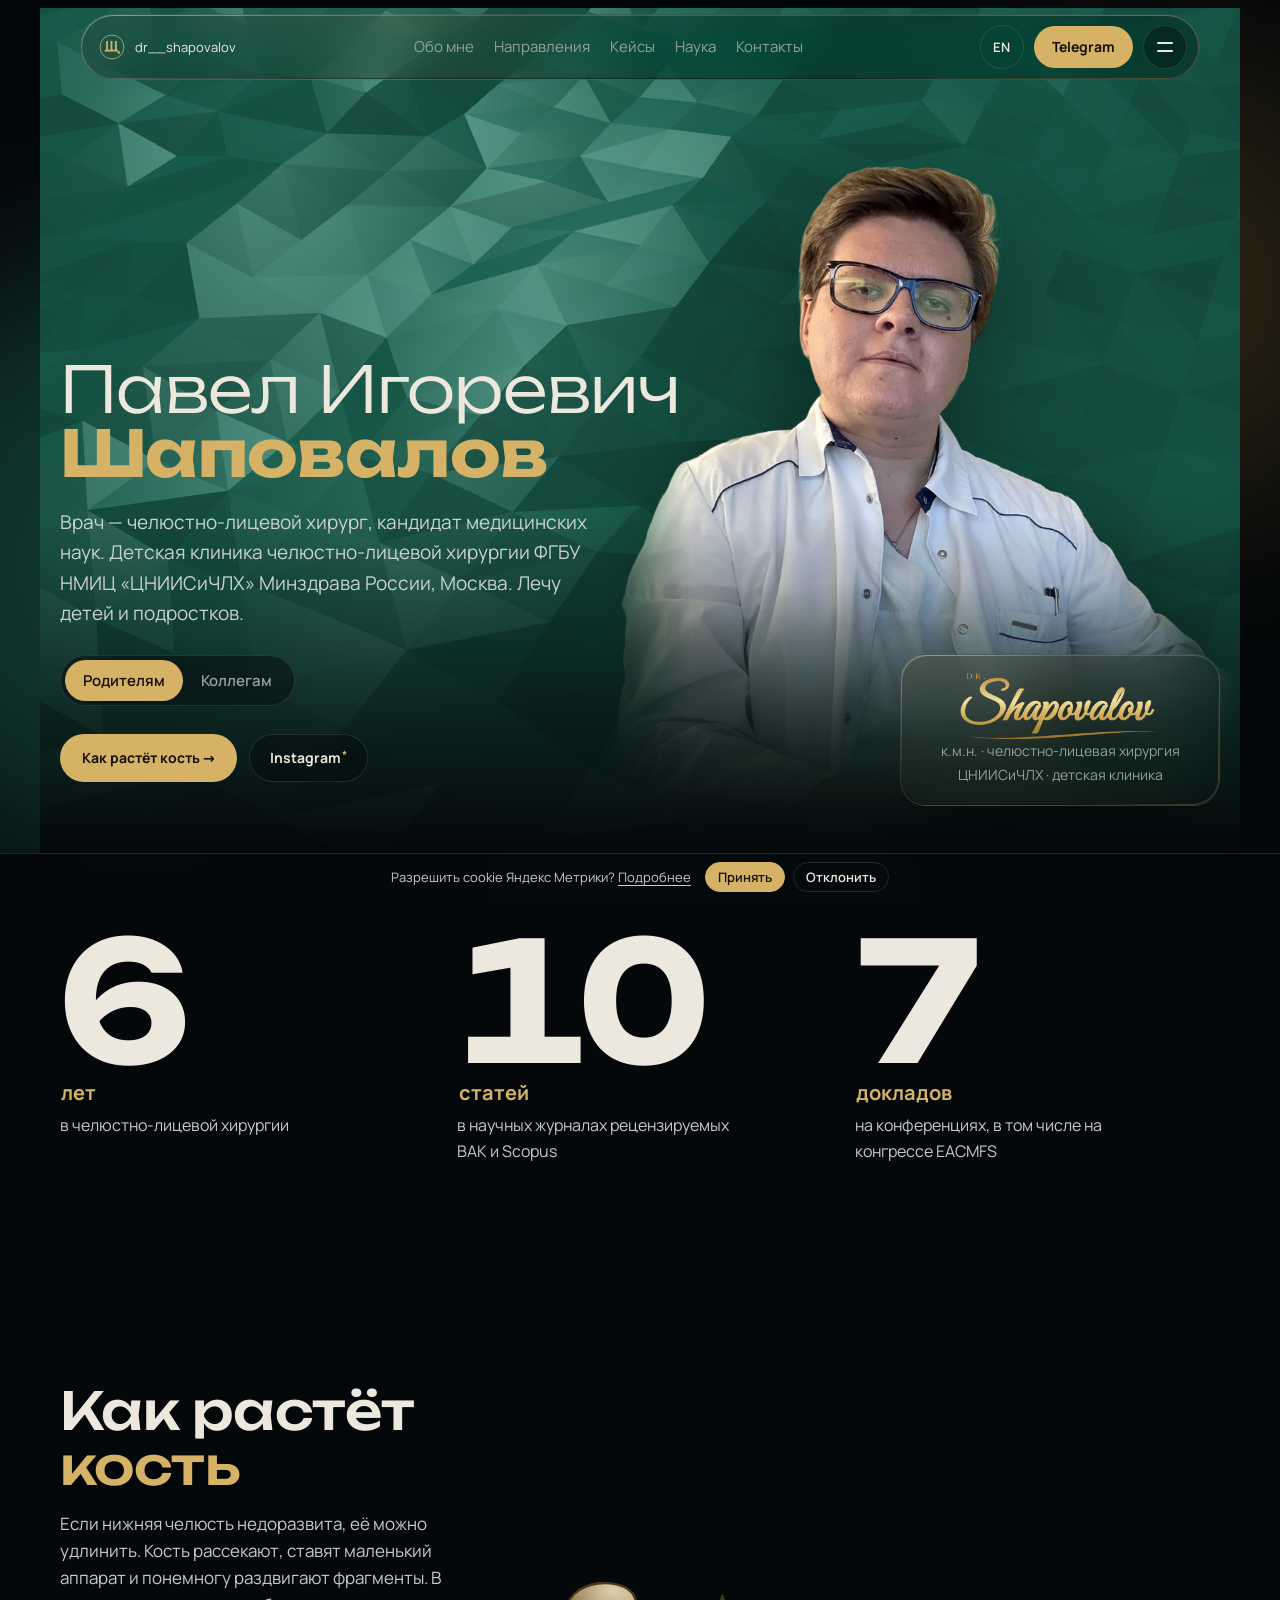
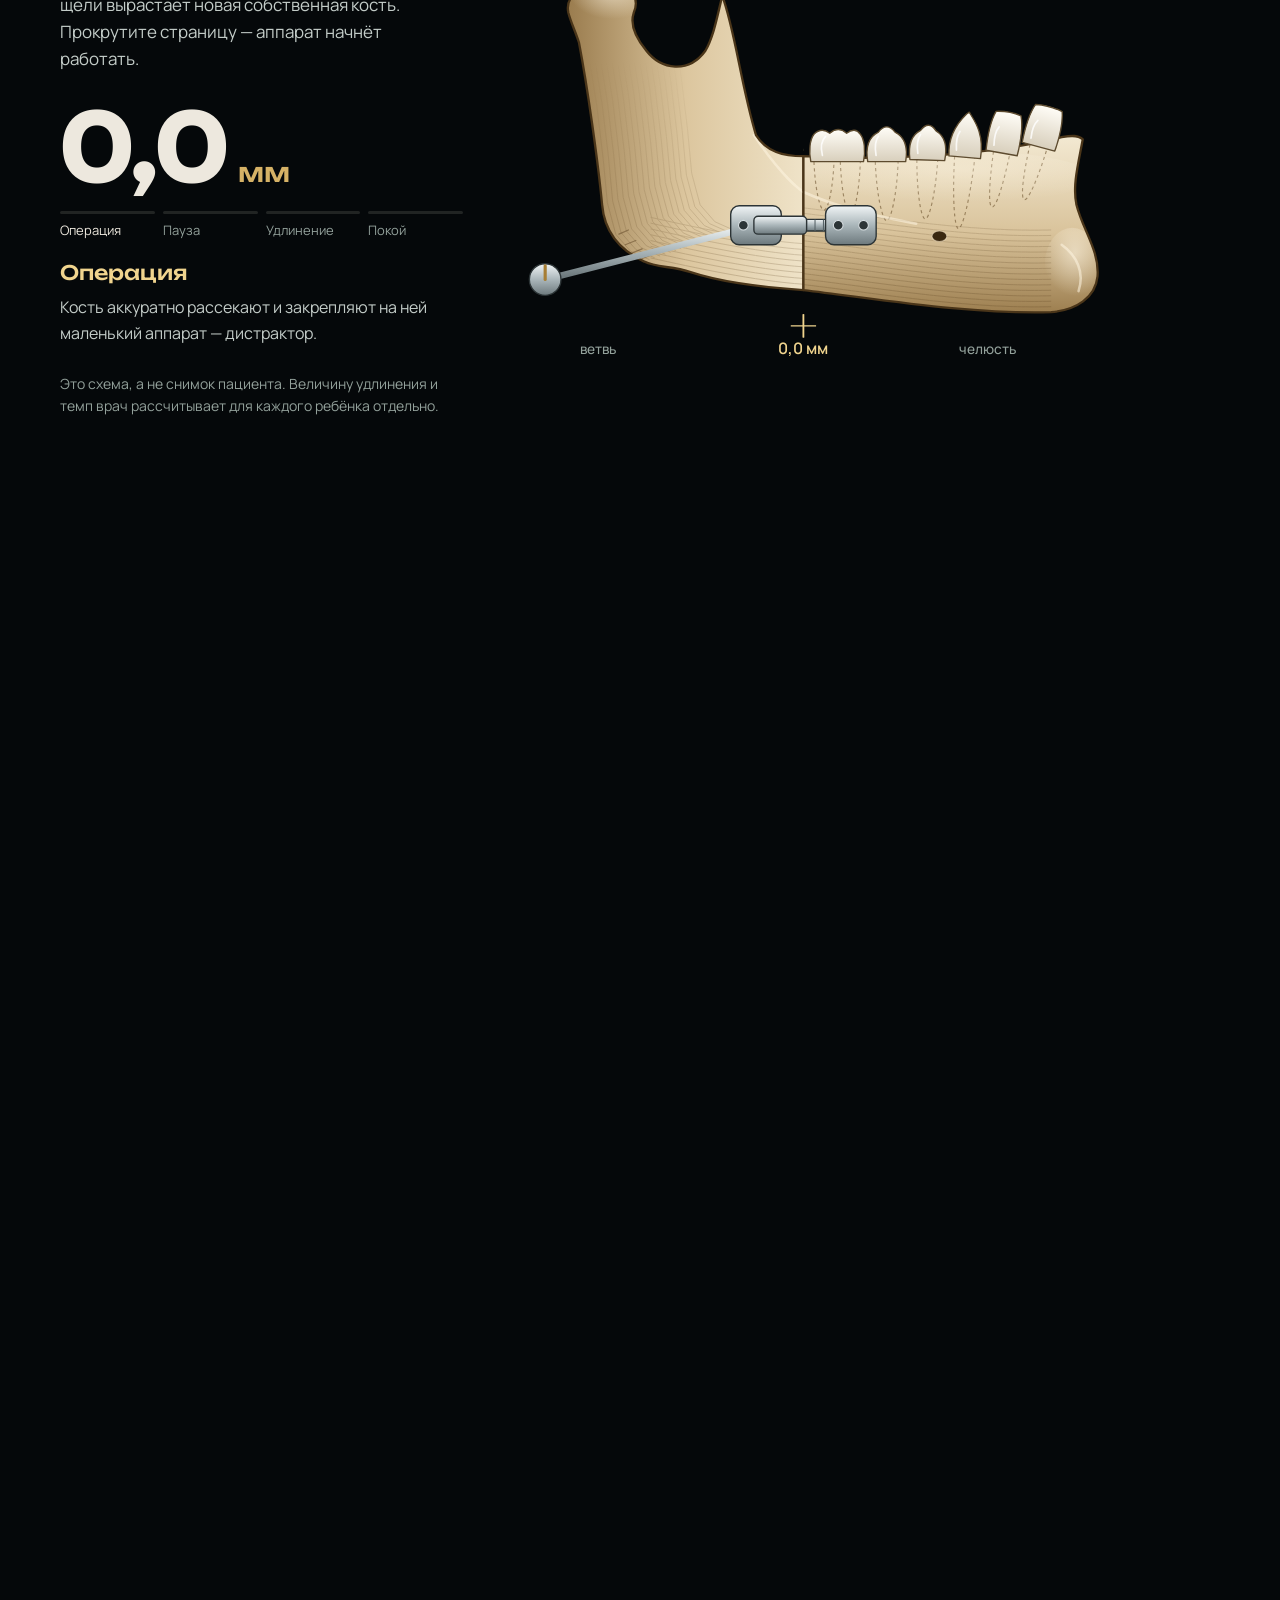
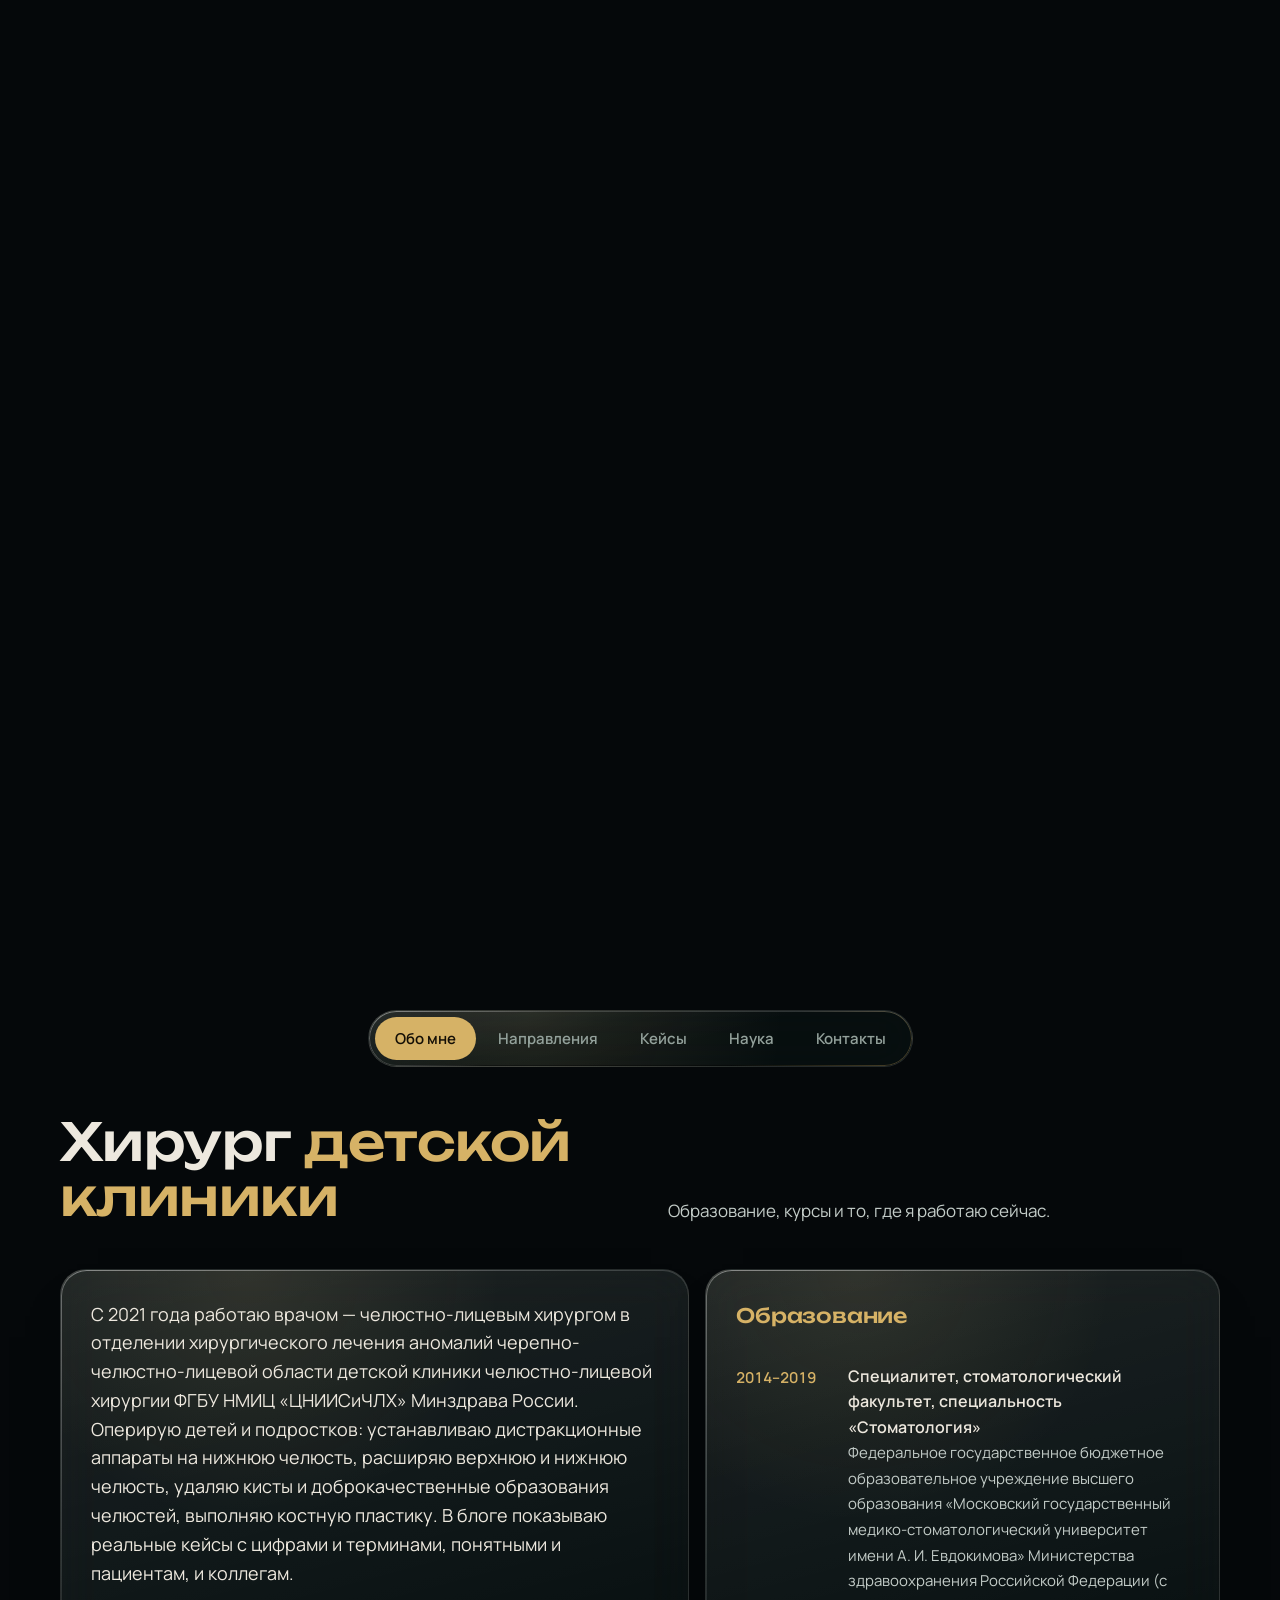
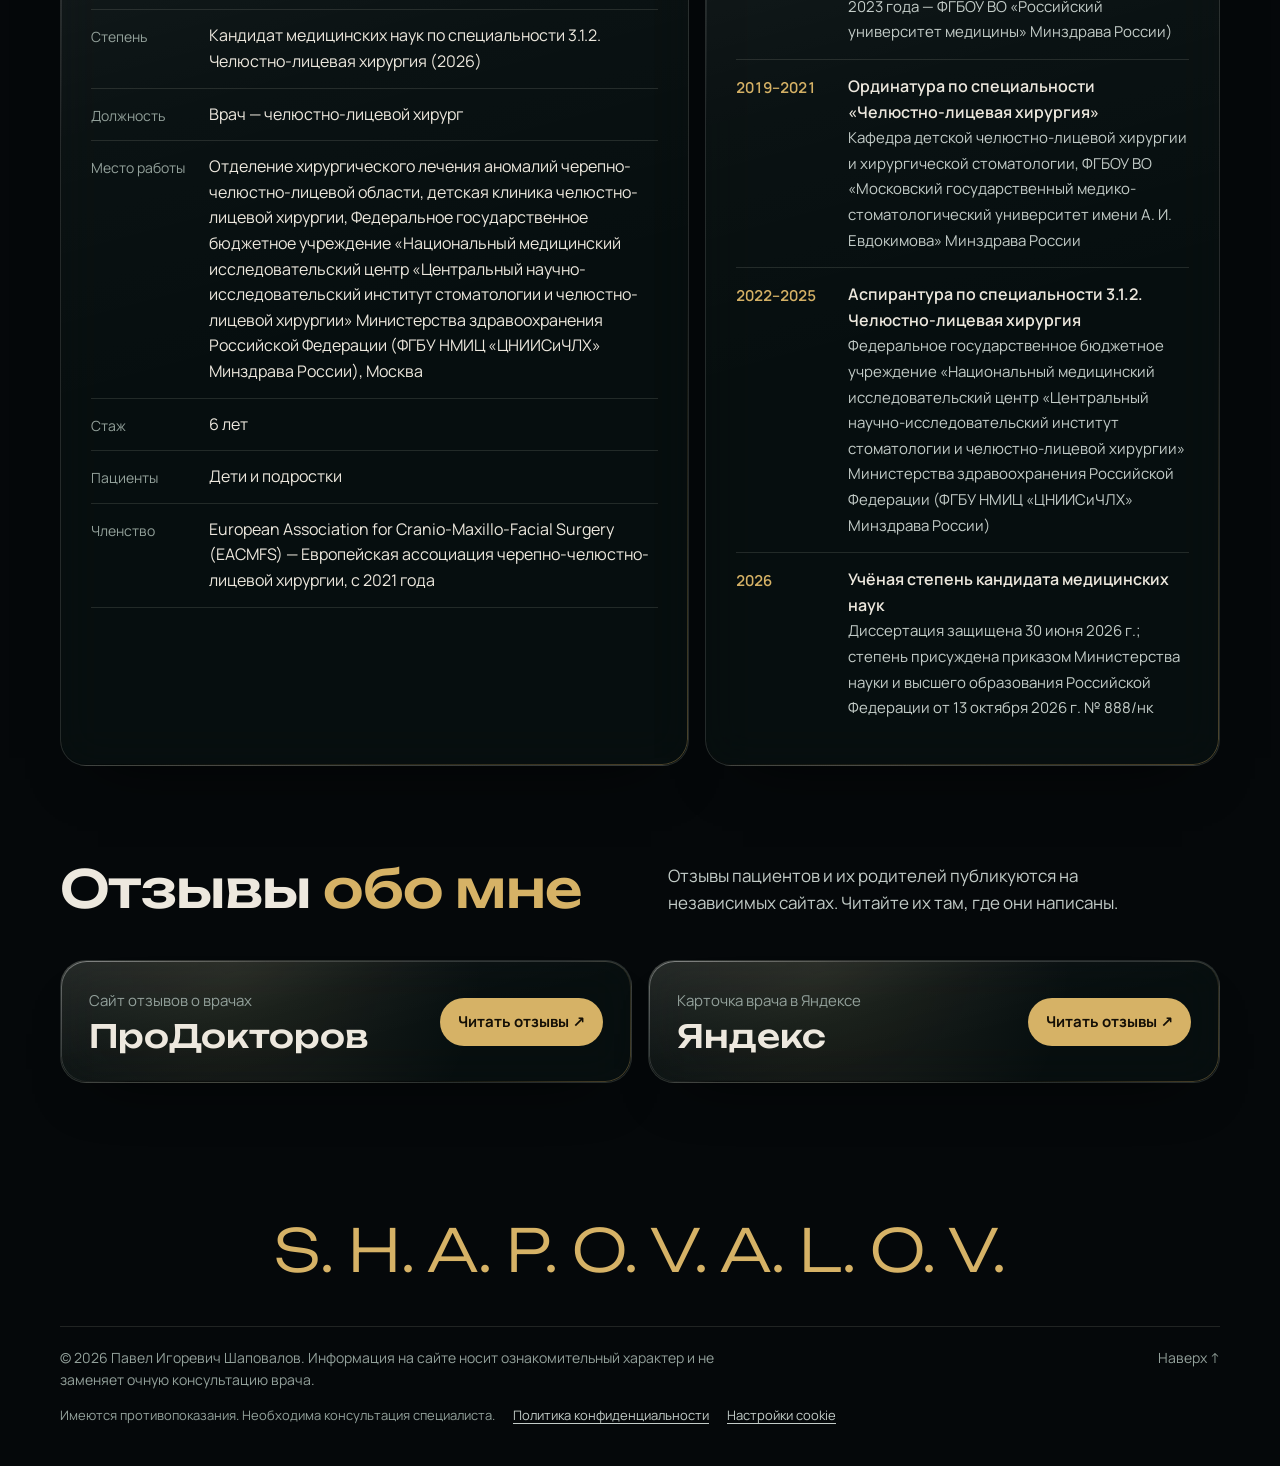
==== commit d88758e6: "Наука: фото диплома кандидата медицинских наук с анимацией раскрытия Co-Authored-By: Claude Opus 5.5" ====
--- a/index.html
+++ b/index.html
@@ -3,7 +3,7 @@
 <head>
 <meta charset="utf-8">
 <meta name="viewport" content="width=device-width, initial-scale=1, viewport-fit=cover">
-<meta http-equiv="Content-Security-Policy" content="default-src 'self'; base-uri 'none'; object-src 'none'; form-action 'none'; style-src 'self' 'unsafe-inline' https://fonts.googleapis.com; font-src 'self' https://fonts.gstatic.com; upgrade-insecure-requests; script-src 'self' 'sha256-/w/yWF1DcWMiNJHqdt+pnAf0d7jrqp5g0yk6NBYIYrg=' https://mc.yandex.ru https://mc.yandex.com https://yastatic.net; img-src 'self' data: blob: https://mc.yandex.ru https://mc.yandex.com; connect-src 'self' https://mc.yandex.ru https://mc.yandex.com; frame-src https://yandex.ru blob: https://mc.yandex.ru https://mc.yandex.com; child-src blob: https://mc.yandex.ru https://mc.yandex.com">
+<meta http-equiv="Content-Security-Policy" content="default-src 'self'; base-uri 'none'; object-src 'none'; form-action 'none'; style-src 'self' 'unsafe-inline' https://fonts.googleapis.com; font-src 'self' https://fonts.gstatic.com; upgrade-insecure-requests; script-src 'self' 'sha256-2nUl82txkRcAcGlkEn8P59U+E37M+0RxwIKDUX/VyMM=' https://mc.yandex.ru https://mc.yandex.com https://yastatic.net; img-src 'self' data: blob: https://mc.yandex.ru https://mc.yandex.com; connect-src 'self' https://mc.yandex.ru https://mc.yandex.com; frame-src https://yandex.ru blob: https://mc.yandex.ru https://mc.yandex.com; child-src blob: https://mc.yandex.ru https://mc.yandex.com">
 <meta name="referrer" content="strict-origin-when-cross-origin">
 <link rel="canonical" href="https://drshapovalov.ru/">
 <link rel="alternate" hreflang="ru" href="https://drshapovalov.ru/">
@@ -387,7 +387,7 @@
   /* science */
   .sci{display:grid; grid-template-columns:.95fr 1.05fr; gap:16px; align-items:start}
   .sci > *{min-width:0}
-  .diss{padding:34px; display:flex; flex-direction:column; gap:18px; align-items:flex-start; position:sticky; top:110px}
+  .diss{padding:34px; display:flex; flex-direction:column; gap:18px; align-items:flex-start; position:sticky; top:var(--diss-top,110px)}
   .diss-top{display:flex; justify-content:space-between; align-items:flex-start; gap:18px; width:100%}
   .diss-top .thumb{width:92px; flex:none}
   .diss .deg{font-family:var(--mono); font-size:14px; font-weight:600;  color:var(--gold)}
@@ -396,6 +396,32 @@
   .diss dl{margin:0; display:grid; grid-template-columns:max-content 1fr; gap:8px 18px; font-size:16px}
   .diss dt{color:var(--mist); font-family:var(--mono); font-size:14px;  padding-top:2px}
   .diss dd{margin:0}
+  /* диплом кандидата наук: обложка раскрывается как книжка, по развороту проходит золотой блик */
+  .dipl{margin:4px 0 0; width:100%; display:flex; flex-direction:column; gap:10px}
+  .dipl-btn{position:relative; display:block; width:100%; padding:0; border:0; background:none; cursor:zoom-in; perspective:1600px; border-radius:6px}
+  .dipl-book{position:relative; display:flex; width:100%; aspect-ratio:2000/1368; transform-style:preserve-3d}
+  .dipl-half{position:relative; width:50%; height:100%}
+  .dipl-face{position:absolute; inset:0; overflow:hidden; background:#fff; box-shadow:0 26px 50px -24px rgba(0,0,0,.85); backface-visibility:hidden; -webkit-backface-visibility:hidden}
+  .dipl-face img{position:absolute; top:0; width:200%; height:100%; max-width:none; object-fit:cover; pointer-events:none}
+  .dipl-l{transform-origin:100% 50%; transform-style:preserve-3d; z-index:2}
+  .dipl-l .dipl-face{border-radius:6px 0 0 6px} .dipl-l img{left:0}
+  .dipl-r .dipl-face{border-radius:0 6px 6px 0} .dipl-r img{right:0}
+  .dipl-face::after{content:""; position:absolute; inset:0; pointer-events:none}
+  .dipl-l .dipl-face::after{background:linear-gradient(90deg,rgba(0,0,0,0) 80%,rgba(0,0,0,.14))}
+  .dipl-r .dipl-face::after{background:linear-gradient(90deg,rgba(0,0,0,.16),rgba(0,0,0,0) 20%)}
+  .dipl-cover{position:absolute; inset:0; display:flex; flex-direction:column; align-items:center; justify-content:center; gap:7%; transform:rotateY(180deg);
+    backface-visibility:hidden; -webkit-backface-visibility:hidden; background:radial-gradient(120% 90% at 40% 30%,#7d1730,#4a0b1c 70%,#2c0611); color:#e2c27a;
+    font-family:var(--display); font-weight:600; text-align:center; letter-spacing:.06em; font-size:clamp(8px,1.1vw,13px); line-height:1.4; border-radius:6px 0 0 6px;
+    box-shadow:0 26px 50px -24px rgba(0,0,0,.85), inset 0 0 0 1px rgba(226,194,122,.25)}
+  .dipl-cover i{display:block; width:32%; aspect-ratio:1; border:2px solid rgba(226,194,122,.75); border-radius:50%; box-shadow:inset 0 0 0 6px rgba(226,194,122,.16)}
+  .dipl-shine{position:absolute; inset:0; z-index:3; pointer-events:none; border-radius:6px; overflow:hidden; opacity:0}
+  .dipl-shine::after{content:""; position:absolute; top:-20%; bottom:-20%; left:-45%; width:30%; transform:skewX(-18deg);
+    background:linear-gradient(90deg,rgba(255,236,170,0),rgba(255,236,170,.5),rgba(255,255,255,.7),rgba(255,236,170,.5),rgba(255,236,170,0)); mix-blend-mode:screen}
+  .dipl-shine.go{opacity:1} .dipl-shine.go::after{animation:dipl-sweep 1.3s cubic-bezier(.45,0,.2,1) forwards}
+  @keyframes dipl-sweep{to{left:125%}}
+  .dipl-btn:focus-visible{outline:2px solid var(--gold); outline-offset:4px}
+  @media (hover:hover) and (pointer:fine){ .dipl-book{transition:transform .5s cubic-bezier(.23,1,.32,1)} .dipl-btn:hover .dipl-book{transform:translateY(-3px) rotateX(4deg)} }
+  .dipl figcaption{font-size:14px; color:var(--mist)}
   .pubs{display:flex; flex-direction:column; gap:12px}
   .pub{padding:24px 26px; display:grid; grid-template-columns:auto 1fr; align-items:start; gap:18px; transition:transform .45s cubic-bezier(.2,.7,.2,1)}
   /* миниатюра титульной страницы у публикации */
@@ -857,7 +883,9 @@
       <p class="diss-sum">Определены показания к дистракционному остеогенезу на основании морфометрических измерений; разработаны интегральные индексы для определения показаний к дистракционному остеогенезу.</p>
       <dl><dt>Специальность</dt><dd>3.1.2. Челюстно-лицевая хирургия</dd><dt>Руководитель</dt><dd>Кулаков Анатолий Алексеевич — академик РАН, доктор медицинских наук, профессор, заслуженный деятель науки РФ</dd><dt>Защита</dt><dd>Защита 30.06.2026; степень присуждена приказом Министерства науки и высшего образования Российской Федерации от 13 октября 2026 г. № 888/нк</dd><dt>Где</dt><dd>Диссертационный совет 21.1.079.02 на базе ФГБУ НМИЦ «ЦНИИСиЧЛХ» Минздрава России</dd></dl>
       <a class="pill" href="https://search.rsl.ru/ru/record/01015615229" target="_blank" rel="noopener">Открыть диссертацию →</a>
-      <div class="profiles"><a class="chip" href="https://orcid.org/0000-0002-1929-717X" target="_blank" rel="noopener"><small>ORCID</small>0000-0002-1929-717X</a><a class="chip" href="https://www.webofscience.com/wos/author/record/RJT-7657-2026" target="_blank" rel="noopener"><small>ResearcherID</small>RJT-7657-2026</a><span class="chip"><small>РИНЦ SPIN</small>7218-2940</span><a class="chip" href="https://istina.msu.ru/profile/shapovalov_pi/" target="_blank" rel="noopener"><small>ИСТИНА</small>shapovalov_pi</a></div></article>
+      <div class="profiles"><a class="chip" href="https://orcid.org/0000-0002-1929-717X" target="_blank" rel="noopener"><small>ORCID</small>0000-0002-1929-717X</a><a class="chip" href="https://www.webofscience.com/wos/author/record/RJT-7657-2026" target="_blank" rel="noopener"><small>ResearcherID</small>RJT-7657-2026</a><span class="chip"><small>РИНЦ SPIN</small>7218-2940</span><a class="chip" href="https://istina.msu.ru/profile/shapovalov_pi/" target="_blank" rel="noopener"><small>ИСТИНА</small>shapovalov_pi</a></div><figure class="dipl" id="dipl"><button class="dipl-btn" type="button" data-lb="12" aria-label="Открыть диплом целиком: Диплом кандидата медицинских наук">
+        <span class="dipl-book"><span class="dipl-half dipl-l"><span class="dipl-face"><img src="img/pubs/diploma-kmn-2026-card.jpg" data-full="img/pubs/diploma-kmn-2026.jpg" alt="" loading="lazy"></span><span class="dipl-cover" aria-hidden="true"><i></i>ДИПЛОМ<br>КАНДИДАТА НАУК</span></span><span class="dipl-half dipl-r"><span class="dipl-face"><img src="img/pubs/diploma-kmn-2026-card.jpg" data-full="img/pubs/diploma-kmn-2026.jpg" alt="" loading="lazy"></span></span></span>
+        <span class="dipl-shine"></span></button><figcaption>Диплом кандидата медицинских наук</figcaption></figure></article>
       <div>
         <div class="tabs reveal" id="sci-tabs" role="tablist" aria-label="Научные работы"><button type="button" role="tab" data-tab="pubs" aria-selected="true">Статьи<span>10</span></button><button type="button" role="tab" data-tab="talks" aria-selected="false">Доклады<span>7</span></button><button type="button" role="tab" data-tab="soft" aria-selected="false">Программы для ЭВМ<span>1</span></button></div>
         <div class="pubs" id="pubs" data-panel="pubs"><article class="pub glass reveal" id="pub-0"><div class="thumb-cell"><button class="thumb" type="button" data-lb="2" aria-label="Открыть страницу целиком: Применение дистракционного остеогенеза нижней челюсти у подростков как альтернатива ортогнатической хирургии: серия клинических случаев"><img src="img/pubs/avicenna-2026-card.jpg" data-full="img/pubs/avicenna-2026.jpg" alt="" loading="lazy"></button></div>
@@ -1140,6 +1168,15 @@
       const k = addLb({ img: safeUrl(d.image), title: d.title, sub: [d.degree, d.specialty].filter(Boolean).join(' · '), url: safeUrl(d.link), panel: 'diss', id: 'diss', fan: true });
       $('diss-page').innerHTML = thumb(k);
     }
+    // фото диплома под карточкой диссертации
+    if (safeUrl(d.diploma)) {
+      const dt = LANG === 'en' ? 'Candidate of Medical Sciences diploma' : 'Диплом кандидата медицинских наук';
+      const k = addLb({ img: safeUrl(d.diploma), title: dt, sub: d.year || '', panel: 'diss', id: 'diss', clean: true });
+      const src = esc(card(LB[k].img)), full = esc(LB[k].img);
+      $('diss').insertAdjacentHTML('beforeend', `<figure class="dipl" id="dipl"><button class="dipl-btn" type="button" data-lb="${k}" aria-label="${esc((LANG === 'en' ? 'Open the diploma: ' : 'Открыть диплом целиком: ') + dt)}">
+        <span class="dipl-book"><span class="dipl-half dipl-l"><span class="dipl-face"><img src="${src}" data-full="${full}" alt="" loading="lazy"></span><span class="dipl-cover" aria-hidden="true"><i></i>${LANG === 'en' ? 'DIPLOMA' : 'ДИПЛОМ<br>КАНДИДАТА НАУК'}</span></span><span class="dipl-half dipl-r"><span class="dipl-face"><img src="${src}" data-full="${full}" alt="" loading="lazy"></span></span></span>
+        <span class="dipl-shine"></span></button><figcaption>${esc(dt)}</figcaption></figure>`);
+    }
     // веер: диссертация, статьи по порядку списка, затем свидетельство о регистрации программы
     const rank = (it) => (it.panel === 'diss' ? 0 : it.panel === 'soft' ? 2 : 1);
     const fanItems = LB.map((it, k) => [it, k]).filter(([it]) => it.fan).sort((a, b) => rank(a[0]) - rank(b[0]));
@@ -1347,6 +1384,10 @@
     t.forEach((o) => { o.c.dataset.y = o.y; });
   }
   addEventListener('resize', () => layoutFan(false));
+  // карточка диссертации липкая; если она выше экрана (с фото диплома), прилипает нижним краем, чтобы диплом был виден
+  const dissTop = () => { const d = $('diss'); if (d && d.offsetHeight) d.style.setProperty('--diss-top', Math.min(110, innerHeight - d.offsetHeight - 24) + 'px'); };
+  addEventListener('resize', dissTop);
+  if (window.ResizeObserver && $('diss')) new ResizeObserver(dissTop).observe($('diss'));
   $('fan').addEventListener('pointerover', (e) => {
     const c = e.target.closest('.fan-card'); if (!c || e.pointerType !== 'mouse' || !window.gsap || reduce) return;
     c.style.zIndex = 60; gsap.to(c, { y: +c.dataset.y - 34, scale: 1.08, duration: 0.28, ease: 'power3.out', overwrite: 'auto' });
@@ -1359,6 +1400,22 @@
     if (!window.gsap || reduce) return;
     gsap.fromTo(root.querySelectorAll('.thumb'), { autoAlpha: 0, y: 26, rotation: -14, scale: 0.7 },
       { autoAlpha: 1, y: 0, rotation: 0, scale: 1, duration: 0.7, stagger: 0.06, delay: 0.45, ease: 'power3.out', clearProps: 'transform' });
+  }
+  // диплом: обложка раскрывается, затем по развороту проходит золотой блик; при «уменьшить движение» — сразу открыт
+  let diplST = null;
+  function diplomaFx() {
+    const f = $('dipl'); if (!f || !window.gsap || reduce) return;
+    const l = f.querySelector('.dipl-l'), book = f.querySelector('.dipl-book'), sh = f.querySelector('.dipl-shine');
+    if (diplST) diplST.kill();
+    gsap.set(l, { rotationY: -180 }); gsap.set(book, { autoAlpha: 0, y: 40, scale: 0.92, rotationX: 16 }); sh.classList.remove('go');
+    const play = () => gsap.timeline()
+      .to(book, { autoAlpha: 1, y: 0, scale: 1, rotationX: 0, duration: 0.8, ease: 'power3.out', clearProps: 'transform,opacity,visibility' })
+      .to(l, { rotationY: 0, duration: 1.5, ease: 'expo.inOut', clearProps: 'transform' }, '-=0.2')
+      .add(() => { void sh.offsetWidth; sh.classList.add('go'); }, '-=0.35')
+      .fromTo(book, { filter: 'drop-shadow(0 0 0 rgba(240,212,142,0))' },
+        { filter: 'drop-shadow(0 0 28px rgba(240,212,142,.45))', duration: 0.55, yoyo: true, repeat: 1, ease: 'sine.inOut', clearProps: 'filter' }, '<');
+    if (window.ScrollTrigger) diplST = ScrollTrigger.create({ trigger: f, start: 'top 90%', once: true, onEnter: play });
+    else play();
   }
   let lbItem = null, lbBack = null;
   function openLb(k, from) {
@@ -1473,7 +1530,7 @@
     gsap.fromTo(panel.querySelectorAll('.reveal'), { autoAlpha: 0, y: 34, scale: 0.985 },
       { autoAlpha: 1, y: 0, scale: 1, duration: 0.8, stagger: 0.08, ease: 'power3.out', delay: 0.12, clearProps: 'transform' });
     gsap.fromTo(panel.querySelectorAll('.fill'), { scaleX: 0 }, { scaleX: 1, duration: 1.4, stagger: 0.08, ease: 'expo.out', delay: 0.35 });
-    if (panel.id === 'science') { requestAnimationFrame(() => { layoutFan(true); thumbsFx(panel); }); }
+    if (panel.id === 'science') { requestAnimationFrame(() => { layoutFan(true); thumbsFx(panel); diplomaFx(); }); }
     if (panel.id === 'cases' && !stepsFx) {
       stepsFx = true;
       gsap.fromTo('.steps .prog', { scaleY: 0 }, { scaleY: 1, ease: 'none', scrollTrigger: { trigger: '.steps', start: 'top 70%', end: 'bottom 60%', scrub: true } });
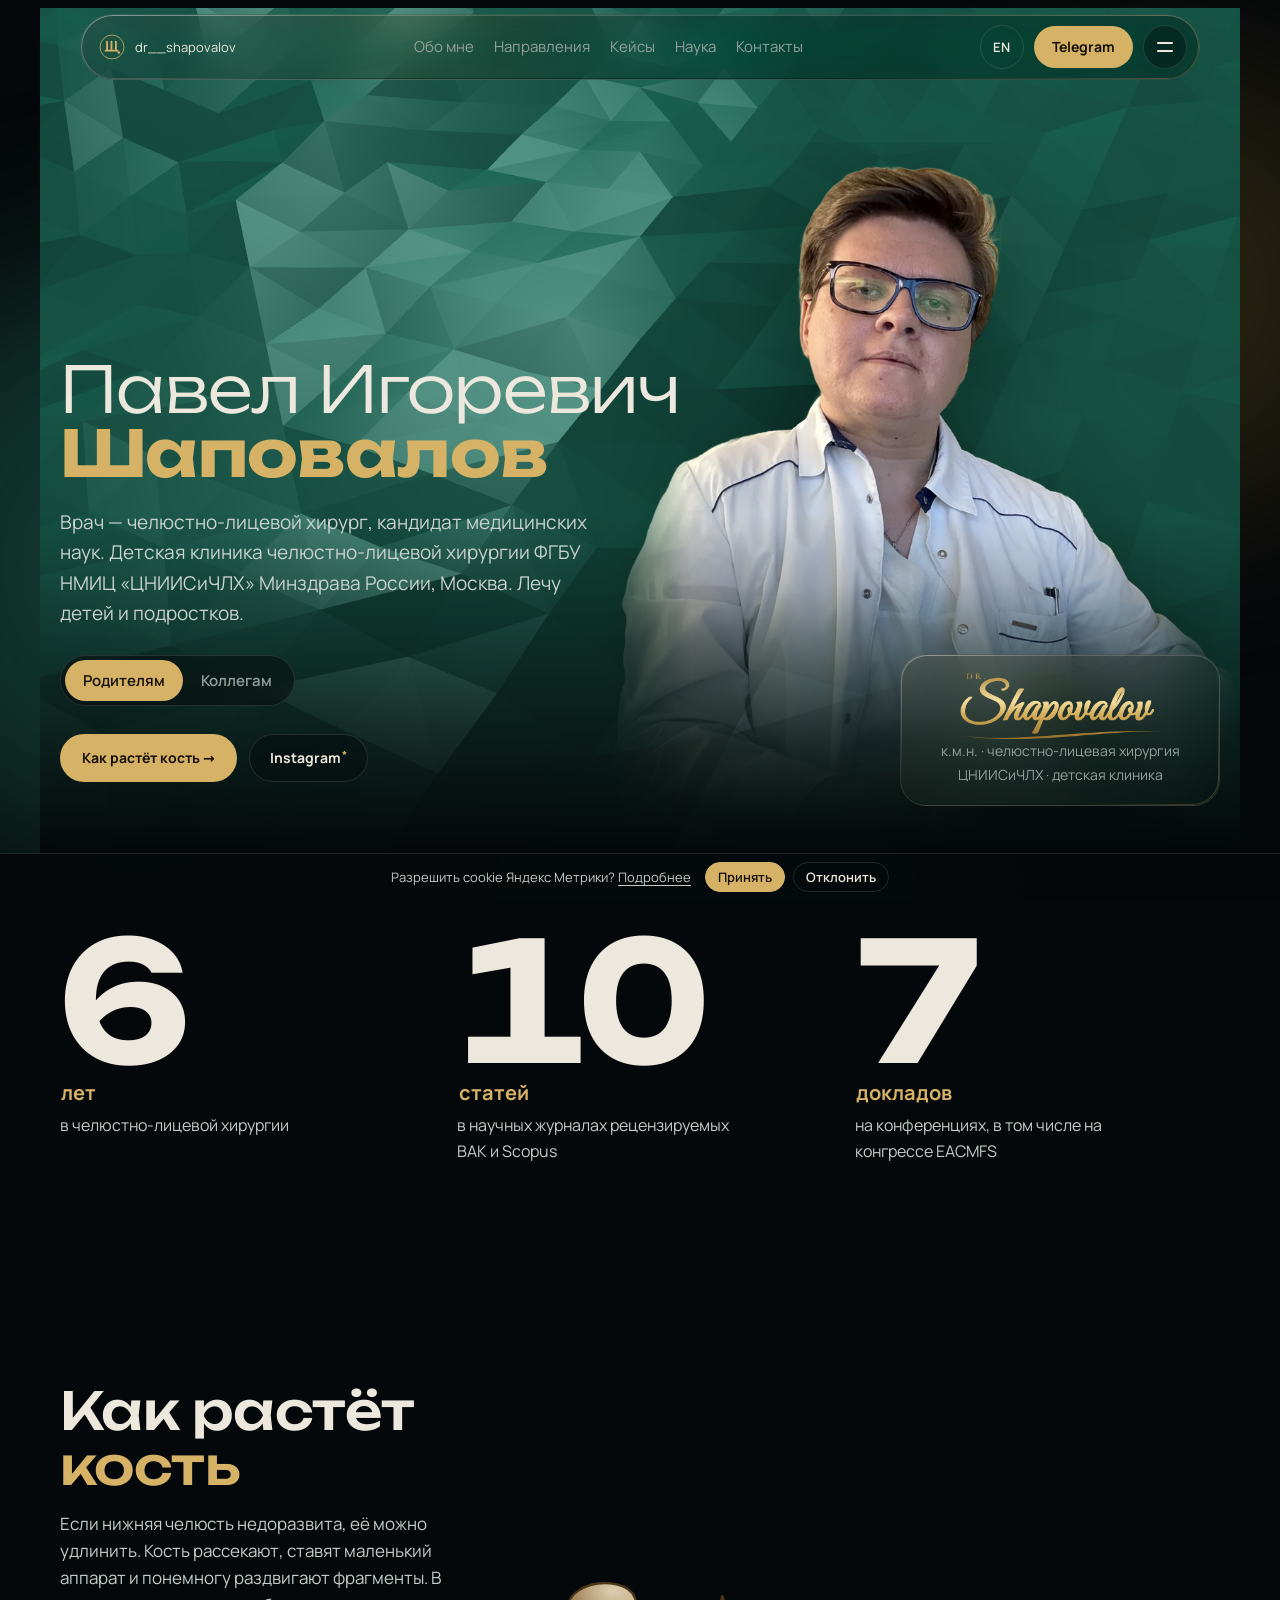
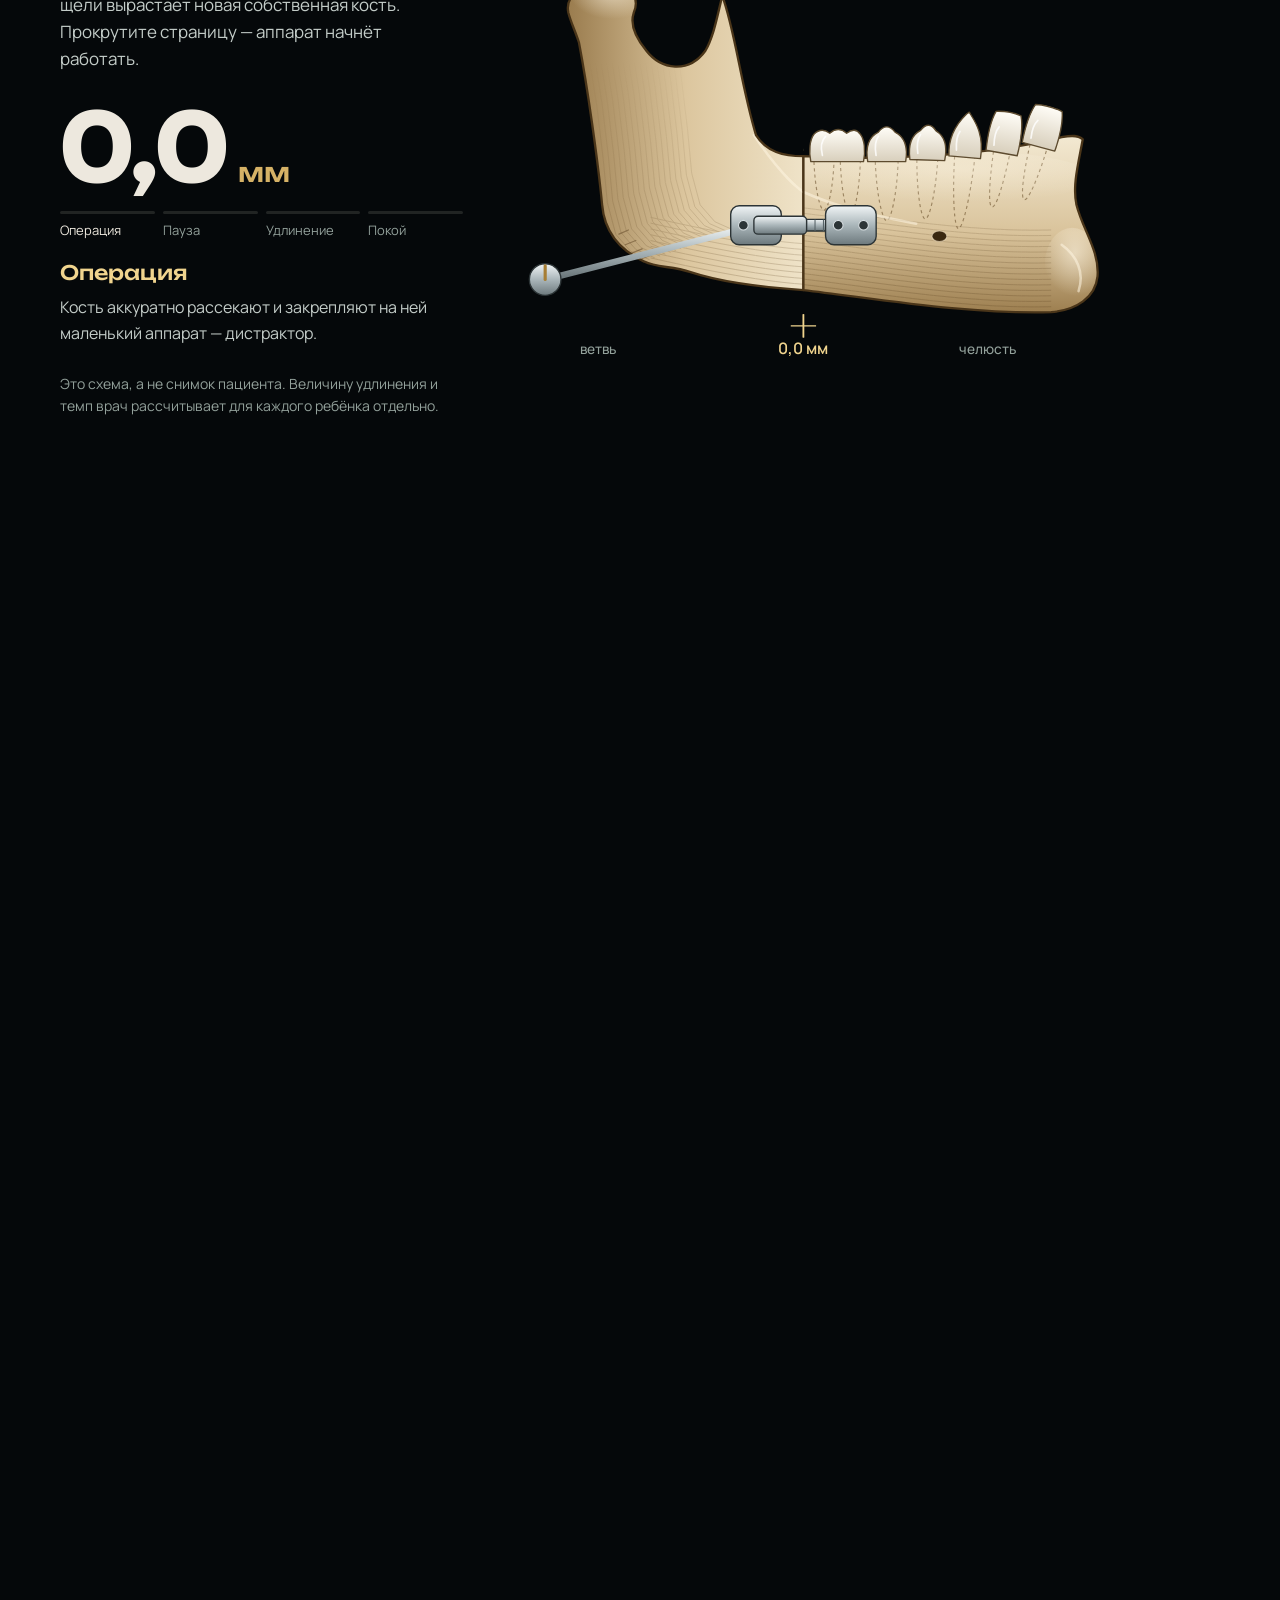
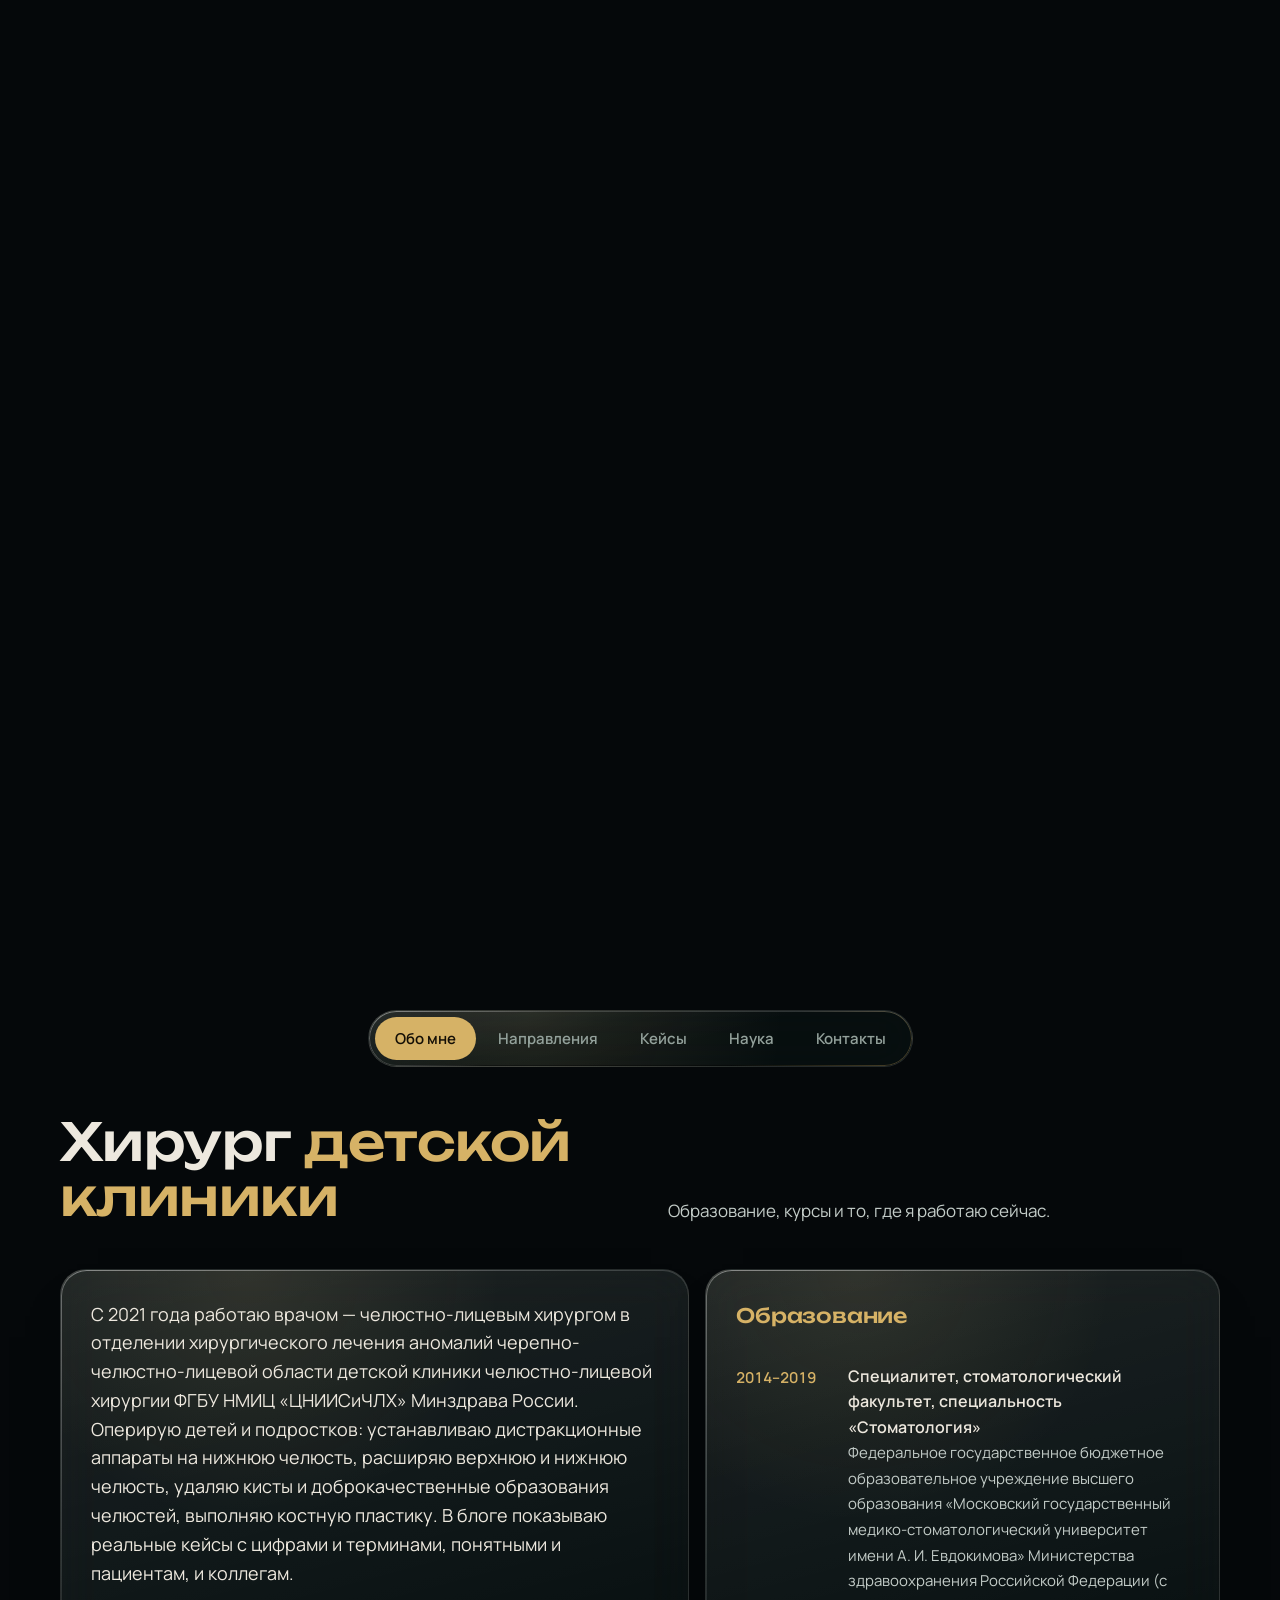
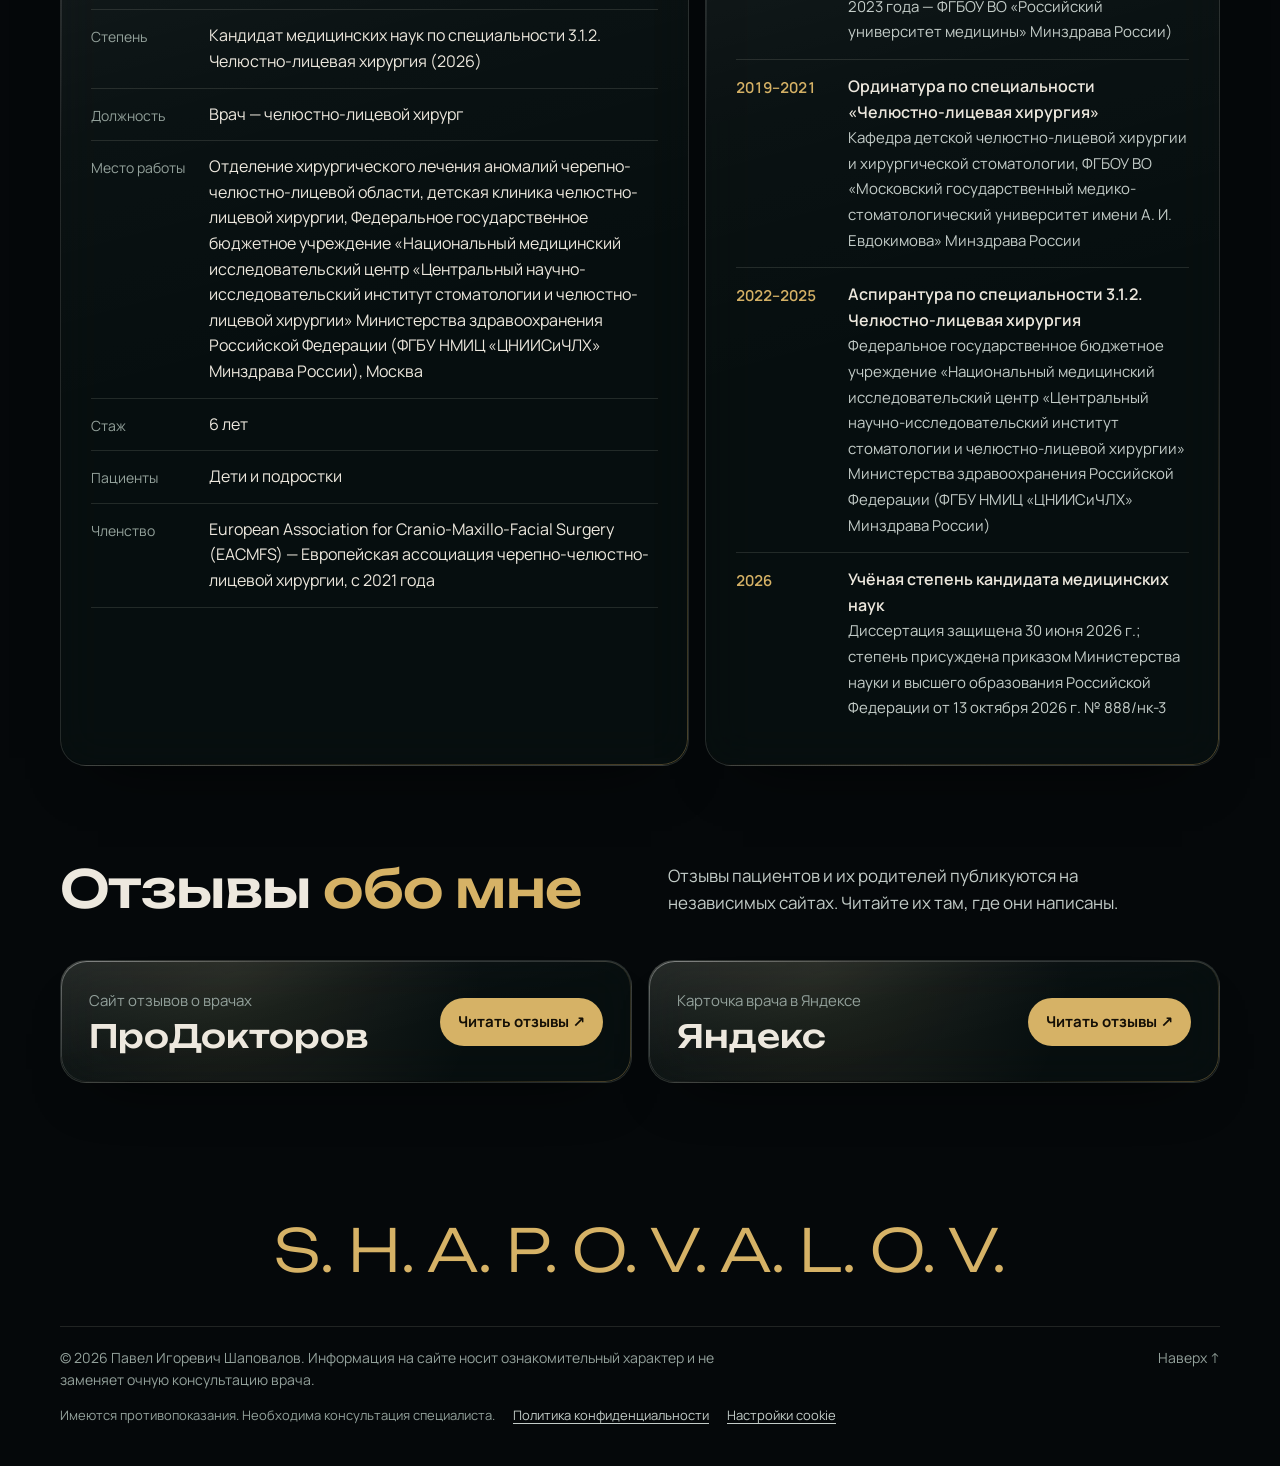
==== commit 840ed014: "Номер приказа как в дипломе: № 888/нк-3 Co-Authored-By: Claude Opus 5.5 <noreply@anthropic.com> Clau" ====
--- a/index.html
+++ b/index.html
@@ -811,7 +811,7 @@
       <div class="panel glass reveal"><h3>Образование</h3><ol class="timeline" id="edu"><li><span class="y">2014–2019</span><div><b>Специалитет, стоматологический факультет, специальность «Стоматология»</b><span>Федеральное государственное бюджетное образовательное учреждение высшего образования «Московский государственный медико-стоматологический университет имени А. И. Евдокимова» Министерства здравоохранения Российской Федерации (с 2023 года — ФГБОУ ВО «Российский университет медицины» Минздрава России)</span></div></li>
       <li><span class="y">2019–2021</span><div><b>Ординатура по специальности «Челюстно-лицевая хирургия»</b><span>Кафедра детской челюстно-лицевой хирургии и хирургической стоматологии, ФГБОУ ВО «Московский государственный медико-стоматологический университет имени А. И. Евдокимова» Минздрава России</span></div></li>
       <li><span class="y">2022–2025</span><div><b>Аспирантура по специальности 3.1.2. Челюстно-лицевая хирургия</b><span>Федеральное государственное бюджетное учреждение «Национальный медицинский исследовательский центр «Центральный научно-исследовательский институт стоматологии и челюстно-лицевой хирургии» Министерства здравоохранения Российской Федерации (ФГБУ НМИЦ «ЦНИИСиЧЛХ» Минздрава России)</span></div></li>
-      <li><span class="y">2026</span><div><b>Учёная степень кандидата медицинских наук</b><span>Диссертация защищена 30 июня 2026 г.; степень присуждена приказом Министерства науки и высшего образования Российской Федерации от 13 октября 2026 г. № 888/нк</span></div></li></ol></div>
+      <li><span class="y">2026</span><div><b>Учёная степень кандидата медицинских наук</b><span>Диссертация защищена 30 июня 2026 г.; степень присуждена приказом Министерства науки и высшего образования Российской Федерации от 13 октября 2026 г. № 888/нк-3</span></div></li></ol></div>
       <div class="panel glass courses reveal" id="courses-panel"><h3>Курсы и повышение квалификации</h3><div class="course-grid" id="courses"></div></div>
     </div>
     <div class="sub-block reviews" id="reviews">
@@ -881,7 +881,7 @@
       <article class="diss glass reveal" id="diss"><div class="diss-top"><span class="deg">Диссертация на соискание учёной степени кандидата медицинских наук</span><span id="diss-page"><div class="thumb-cell"><button class="thumb" type="button" data-lb="11" aria-label="Открыть страницу целиком: Оценка клинической эффективности применения метода дистракционного остеогенеза при лечении пациентов детского возраста с недоразвитием нижней челюсти"><img src="img/pubs/dissertation-2026-card.jpg" data-full="img/pubs/dissertation-2026.jpg" alt="" loading="lazy"></button></div></span></div>
       <h3>Оценка клинической эффективности применения метода дистракционного остеогенеза при лечении пациентов детского возраста с недоразвитием нижней челюсти</h3>
       <p class="diss-sum">Определены показания к дистракционному остеогенезу на основании морфометрических измерений; разработаны интегральные индексы для определения показаний к дистракционному остеогенезу.</p>
-      <dl><dt>Специальность</dt><dd>3.1.2. Челюстно-лицевая хирургия</dd><dt>Руководитель</dt><dd>Кулаков Анатолий Алексеевич — академик РАН, доктор медицинских наук, профессор, заслуженный деятель науки РФ</dd><dt>Защита</dt><dd>Защита 30.06.2026; степень присуждена приказом Министерства науки и высшего образования Российской Федерации от 13 октября 2026 г. № 888/нк</dd><dt>Где</dt><dd>Диссертационный совет 21.1.079.02 на базе ФГБУ НМИЦ «ЦНИИСиЧЛХ» Минздрава России</dd></dl>
+      <dl><dt>Специальность</dt><dd>3.1.2. Челюстно-лицевая хирургия</dd><dt>Руководитель</dt><dd>Кулаков Анатолий Алексеевич — академик РАН, доктор медицинских наук, профессор, заслуженный деятель науки РФ</dd><dt>Защита</dt><dd>Защита 30.06.2026; степень присуждена приказом Министерства науки и высшего образования Российской Федерации от 13 октября 2026 г. № 888/нк-3</dd><dt>Где</dt><dd>Диссертационный совет 21.1.079.02 на базе ФГБУ НМИЦ «ЦНИИСиЧЛХ» Минздрава России</dd></dl>
       <a class="pill" href="https://search.rsl.ru/ru/record/01015615229" target="_blank" rel="noopener">Открыть диссертацию →</a>
       <div class="profiles"><a class="chip" href="https://orcid.org/0000-0002-1929-717X" target="_blank" rel="noopener"><small>ORCID</small>0000-0002-1929-717X</a><a class="chip" href="https://www.webofscience.com/wos/author/record/RJT-7657-2026" target="_blank" rel="noopener"><small>ResearcherID</small>RJT-7657-2026</a><span class="chip"><small>РИНЦ SPIN</small>7218-2940</span><a class="chip" href="https://istina.msu.ru/profile/shapovalov_pi/" target="_blank" rel="noopener"><small>ИСТИНА</small>shapovalov_pi</a></div><figure class="dipl" id="dipl"><button class="dipl-btn" type="button" data-lb="12" aria-label="Открыть диплом целиком: Диплом кандидата медицинских наук">
         <span class="dipl-book"><span class="dipl-half dipl-l"><span class="dipl-face"><img src="img/pubs/diploma-kmn-2026-card.jpg" data-full="img/pubs/diploma-kmn-2026.jpg" alt="" loading="lazy"></span><span class="dipl-cover" aria-hidden="true"><i></i>ДИПЛОМ<br>КАНДИДАТА НАУК</span></span><span class="dipl-half dipl-r"><span class="dipl-face"><img src="img/pubs/diploma-kmn-2026-card.jpg" data-full="img/pubs/diploma-kmn-2026.jpg" alt="" loading="lazy"></span></span></span>
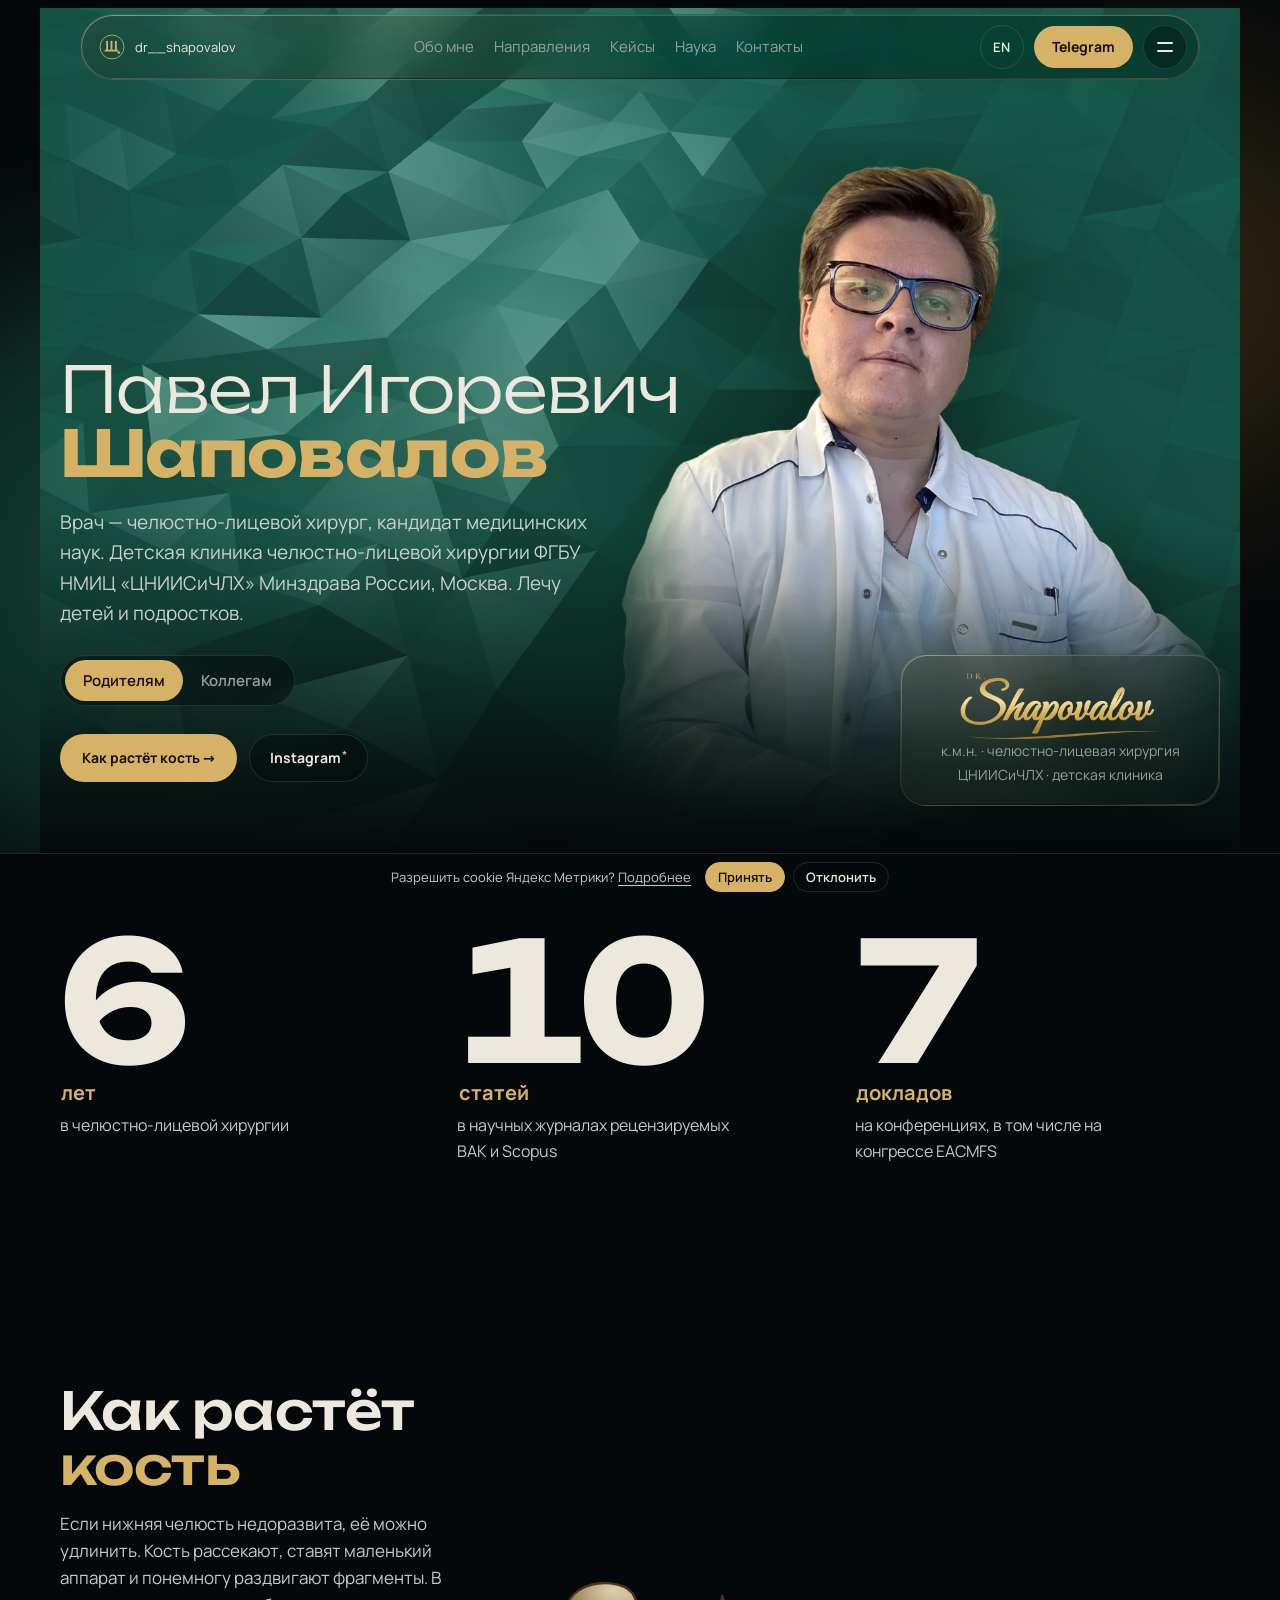
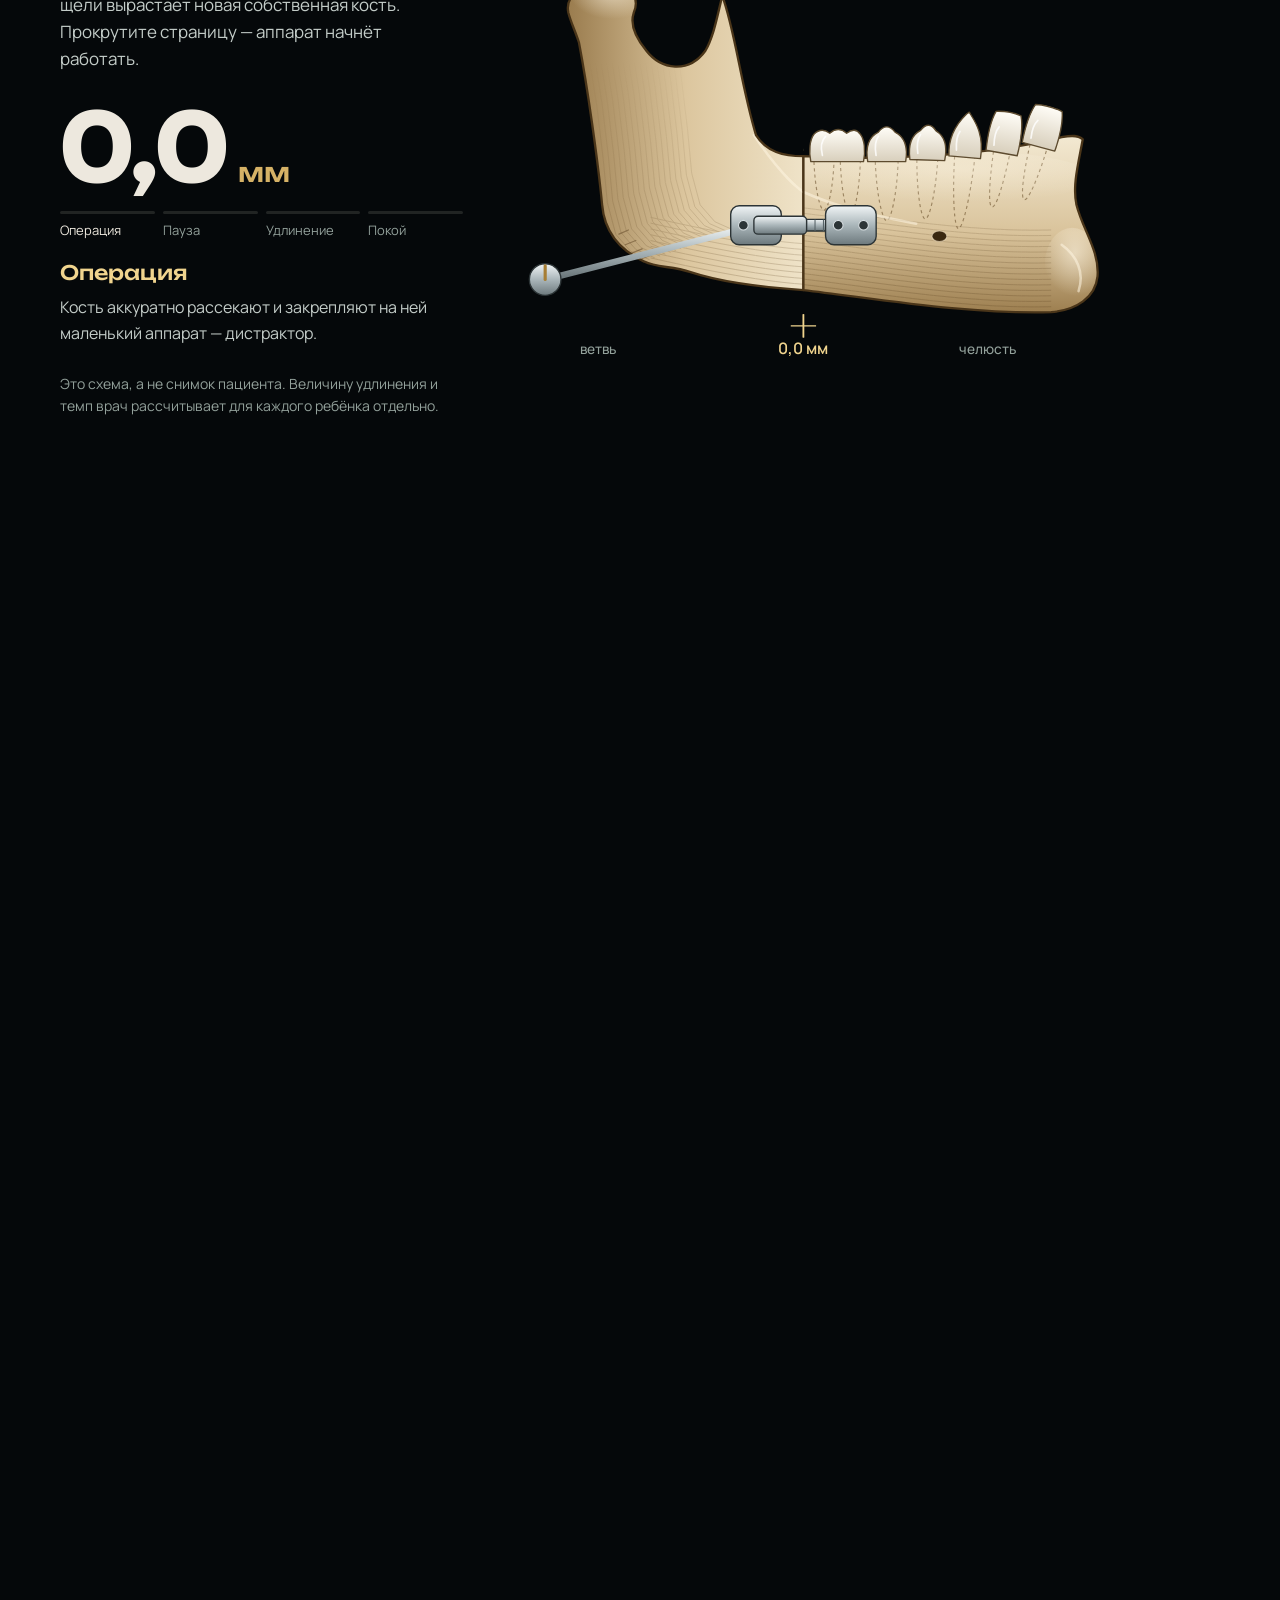
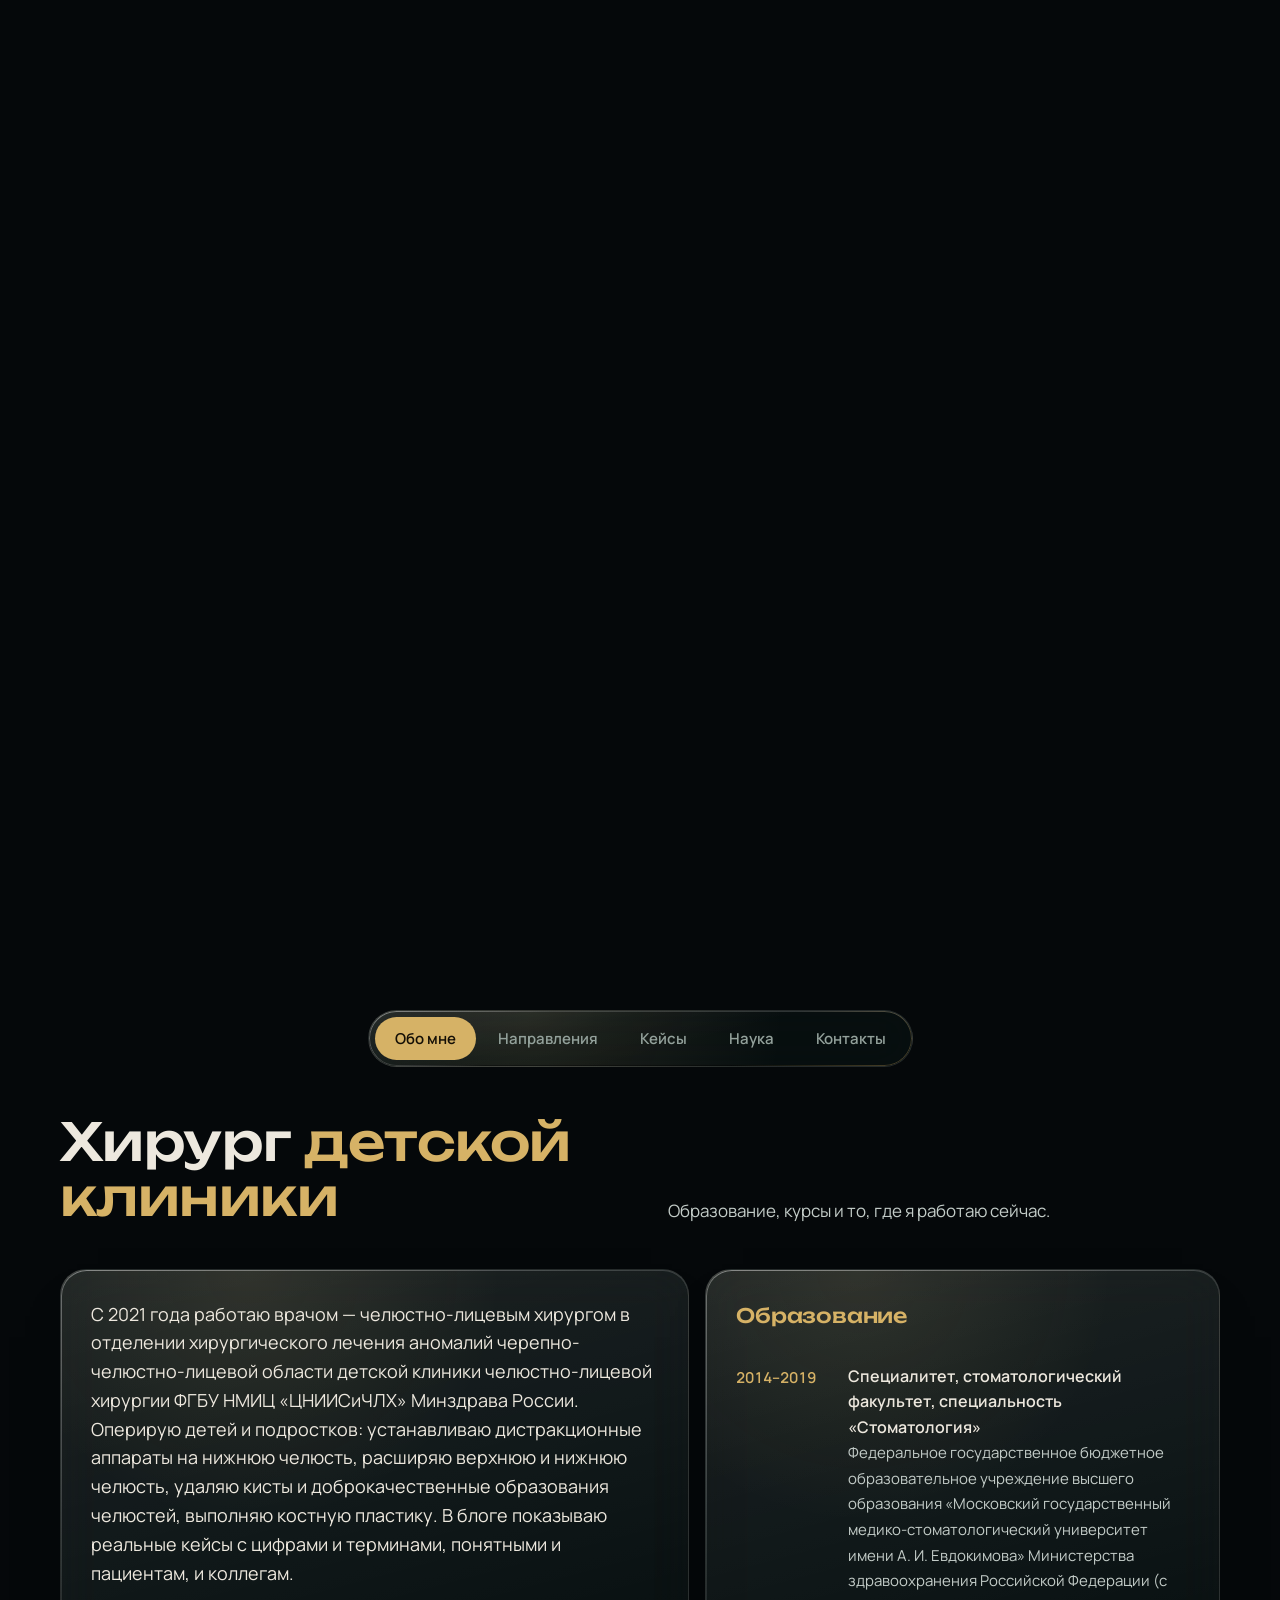
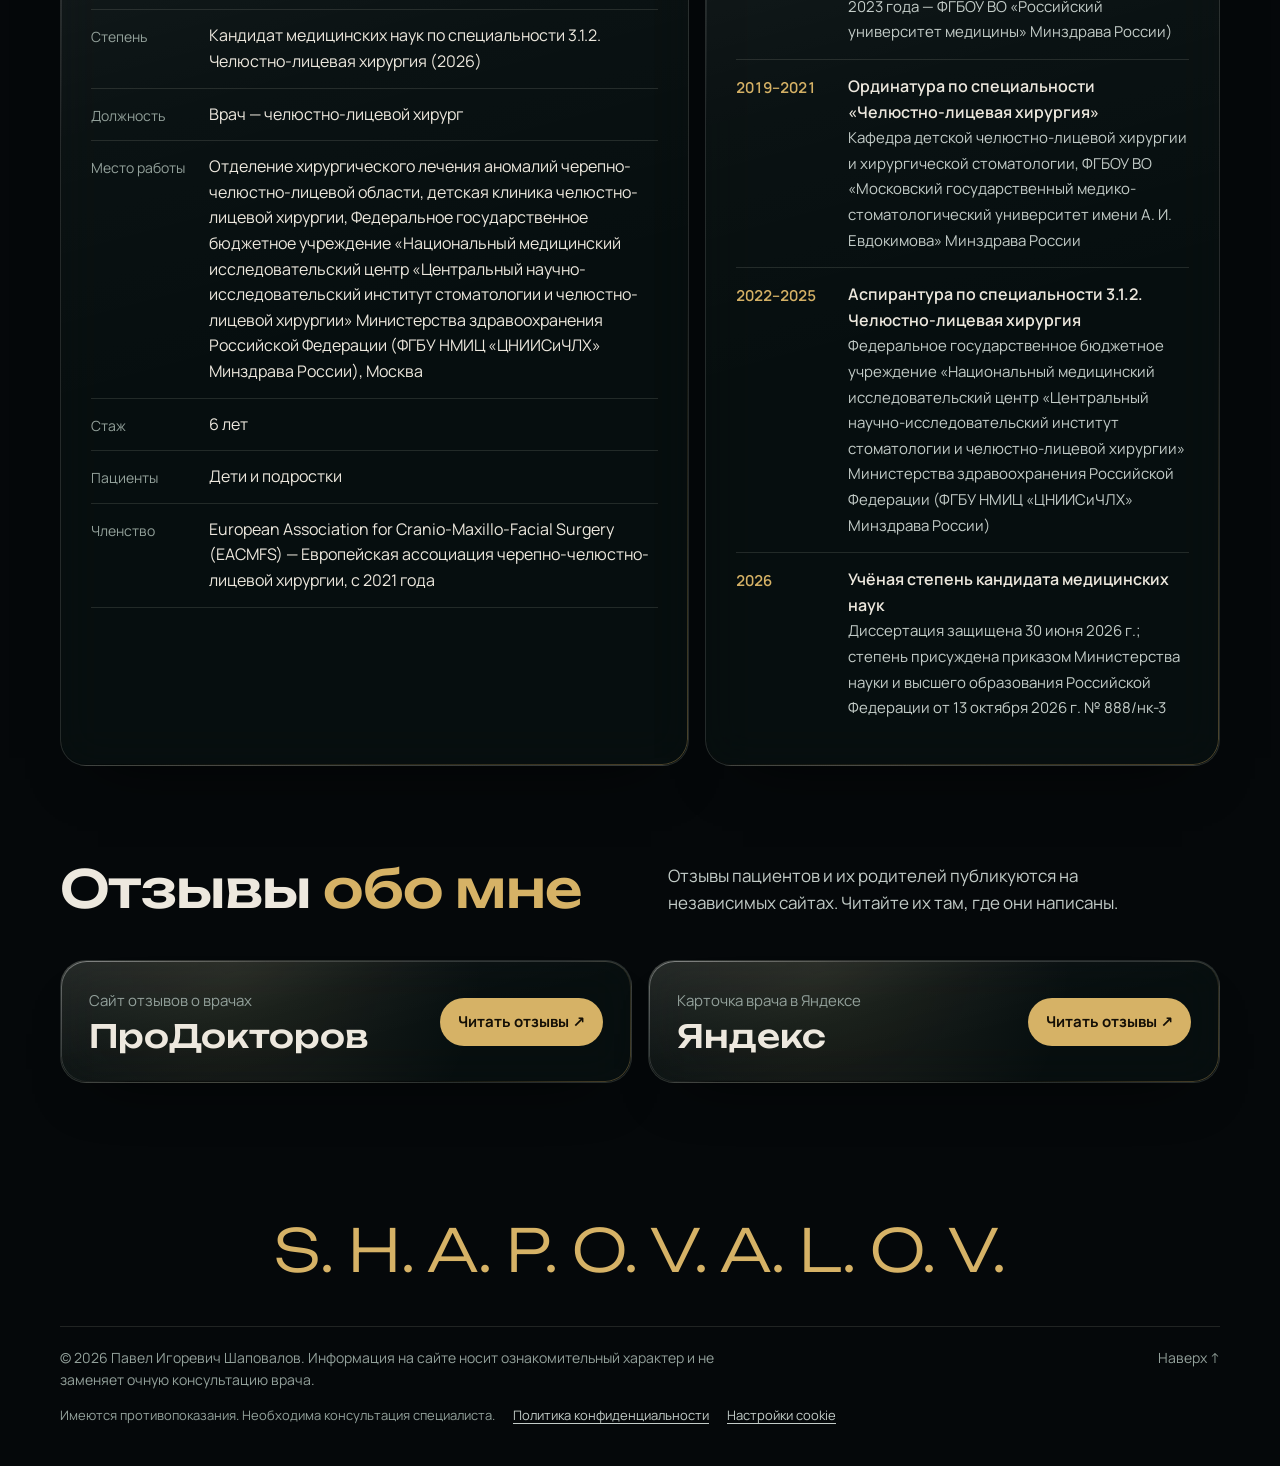
==== commit b6404b4d: "Кейсы: одонтогенная опухоль из клеток-теней — экскохлеация без резекции Co-Authored-By: Claude Opus " ====
--- a/index.html
+++ b/index.html
@@ -825,7 +825,7 @@
       <div><h2>Чем я <em>занимаюсь</em></h2></div>
       <p>Термины подчёркнуты пунктиром. Нажмите на любой, чтобы прочитать короткое объяснение.</p>
     </div>
-    <div class="dirs" id="dirs"><a class="dir glass reveal" href="lechenie/distraktsionnyj-osteogenez/"><h3>Дистракционный остеогенез нижней челюсти</h3><p>Установка дистракционных аппаратов на нижнюю челюсть при её недоразвитии: кость удлиняется постепенно, за счёт собственной ткани пациента.</p><span class="go">Подробнее о методе →</span></a><div class="dir glass reveal"><h3>Сужение нижней челюсти</h3><p>Расширение нижней челюсти подбородочными дистракторами.</p></div><div class="dir glass reveal"><h3>Сужение верхней челюсти</h3><p>Остеотомия верхней челюсти по Ле Фор I и по срединному нёбному шву с расширением аппаратами типа Haas.</p></div><div class="dir glass reveal"><h3>Кисты челюстей</h3><p>Цистэктомия и цистотомия.</p></div><a class="dir glass reveal" href="kejsy/odontoma-nizhnej-chelyusti/"><h3>Доброкачественные новообразования челюстей</h3><p>Удаление патологических образований челюстей.</p><span class="go">Клинический случай →</span></a><div class="dir glass reveal"><h3>Костная пластика верхней и нижней челюсти</h3></div></div>
+    <div class="dirs" id="dirs"><a class="dir glass reveal" href="lechenie/distraktsionnyj-osteogenez/"><h3>Дистракционный остеогенез нижней челюсти</h3><p>Установка дистракционных аппаратов на нижнюю челюсть при её недоразвитии: кость удлиняется постепенно, за счёт собственной ткани пациента.</p><span class="go">Подробнее о методе →</span></a><div class="dir glass reveal"><h3>Сужение нижней челюсти</h3><p>Расширение нижней челюсти подбородочными дистракторами.</p></div><div class="dir glass reveal"><h3>Сужение верхней челюсти</h3><p>Остеотомия верхней челюсти по Ле Фор I и по срединному нёбному шву с расширением аппаратами типа Haas.</p></div><div class="dir glass reveal"><h3>Кисты челюстей</h3><p>Цистэктомия и цистотомия.</p></div><a class="dir glass reveal" href="kejsy/"><h3>Доброкачественные новообразования челюстей</h3><p>Удаление патологических образований челюстей.</p><span class="go">Клинические случаи →</span></a><div class="dir glass reveal"><h3>Костная пластика верхней и нижней челюсти</h3></div></div>
     </section>
 
     <section class="tabpanel" id="cases" role="tabpanel" aria-labelledby="tab-cases" hidden>
@@ -855,7 +855,11 @@
         <div class="case-text"><div class="tags"><span class="tag">Одонтома</span><span class="tag">8 лет</span><span class="tag">до и через год</span></div>
           <h3>Одонтома нижней челюсти у ребёнка 8 лет</h3><ul><li>Направлен из Тамбова с диагнозом «Доброкачественное новообразование тела нижней челюсти слева. Одонтома? Цементома?»</li><li>На <button class="term" type="button" data-term="klkt" aria-expanded="false" aria-describedby="tip">КЛКТ</button> — множество образований неправильной формы в толще тела нижней челюсти слева. Наружная, внутренняя и нижняя кортикальные пластинки сохранены; с вестибулярной стороны кость выбухает</li><li>Операция под комбинированным эндотрахеальным наркозом: наружную кортикальную пластинку пьезохирургически откинули «крышкой», удалили <strong>все образования — около 50</strong>, полость промыли раствором димексида и ушили наглухо</li><li>Молочные зубы в проекции образования удалены для доступа. По контрольной <button class="term" type="button" data-term="otpg" aria-expanded="false" aria-describedby="tip">ОТПГ</button> <strong>зачатки постоянных зубов не повреждены</strong>, кортикальная пластинка сохранена на всём протяжении</li><li>Гистология: <strong>одонтома подтверждена</strong></li></ul><a class="case-more" href="kejsy/odontoma-nizhnej-chelyusti/">Подробнее о случае →</a></div>
         <div class="viz solo"><div class="big">≈ 50<small>образований</small></div><p class="cap">удалено за одну операцию, зачатки постоянных зубов сохранены</p>
-          </div><div class="case-gal many"><figure><button type="button" data-cimg="img/cases/odontoma-opg.webp" data-cap="ОТПГ до операции, сразу после и через год" data-alt="Ортопантомограммы: до операции — множество плотных образований в теле нижней челюсти слева; сразу после — полость без образований; через год." data-case="Одонтома нижней челюсти у ребёнка 8 лет" aria-label="Открыть крупно: ОТПГ до операции, сразу после и через год"><img src="img/cases/odontoma-opg.webp" alt="Ортопантомограммы: до операции — множество плотных образований в теле нижней челюсти слева; сразу после — полость без образований; через год." loading="lazy"></button><figcaption>ОТПГ до операции, сразу после и через год</figcaption></figure><figure><button type="button" data-cimg="img/cases/odontoma-ct.webp" data-cap="КЛКТ до операции: 3D-реконструкция и аксиальный срез" data-alt="КЛКТ до операции: 3D-реконструкция с выбуханием кости слева и аксиальный срез нижней челюсти с множеством образований в её толще." data-case="Одонтома нижней челюсти у ребёнка 8 лет" aria-label="Открыть крупно: КЛКТ до операции: 3D-реконструкция и аксиальный срез"><img src="img/cases/odontoma-ct.webp" alt="КЛКТ до операции: 3D-реконструкция с выбуханием кости слева и аксиальный срез нижней челюсти с множеством образований в её толще." loading="lazy"></button><figcaption>КЛКТ до операции: 3D-реконструкция и аксиальный срез</figcaption></figure><figure><button type="button" class="sens" data-cimg="img/cases/odontoma-removed.webp" data-cap="Удалённые образования на двух салфетках, шприц на 10 мл — для масштаба" data-alt="Фото из операционной: множество мелких удалённых образований на двух марлевых салфетках, рядом шприц на 10 мл." data-case="Одонтома нижней челюсти у ребёнка 8 лет" aria-label="Открыть крупно: Удалённые образования на двух салфетках, шприц на 10 мл — для масштаба"><img src="img/cases/odontoma-removed.webp" alt="Фото из операционной: множество мелких удалённых образований на двух марлевых салфетках, рядом шприц на 10 мл." loading="lazy"><span class="sens-note">Фото из операционной. Нажмите, чтобы открыть</span></button><figcaption>Удалённые образования на двух салфетках, шприц на 10 мл — для масштаба</figcaption></figure><figure><button type="button" data-cimg="img/cases/odontoma-3d-year.webp" data-cap="3D-КТ через год после операции" data-alt="3D-реконструкция КТ нижней челюсти через год после операции, вид слева спереди." data-case="Одонтома нижней челюсти у ребёнка 8 лет" aria-label="Открыть крупно: 3D-КТ через год после операции"><img src="img/cases/odontoma-3d-year.webp" alt="3D-реконструкция КТ нижней челюсти через год после операции, вид слева спереди." loading="lazy"></button><figcaption>3D-КТ через год после операции</figcaption></figure></div><p class="case-note">Публикуется с письменного согласия.</p></article></div>
+          </div><div class="case-gal many"><figure><button type="button" data-cimg="img/cases/odontoma-opg.webp" data-cap="ОТПГ до операции, сразу после и через год" data-alt="Ортопантомограммы: до операции — множество плотных образований в теле нижней челюсти слева; сразу после — полость без образований; через год." data-case="Одонтома нижней челюсти у ребёнка 8 лет" aria-label="Открыть крупно: ОТПГ до операции, сразу после и через год"><img src="img/cases/odontoma-opg.webp" alt="Ортопантомограммы: до операции — множество плотных образований в теле нижней челюсти слева; сразу после — полость без образований; через год." loading="lazy"></button><figcaption>ОТПГ до операции, сразу после и через год</figcaption></figure><figure><button type="button" data-cimg="img/cases/odontoma-ct.webp" data-cap="КЛКТ до операции: 3D-реконструкция и аксиальный срез" data-alt="КЛКТ до операции: 3D-реконструкция с выбуханием кости слева и аксиальный срез нижней челюсти с множеством образований в её толще." data-case="Одонтома нижней челюсти у ребёнка 8 лет" aria-label="Открыть крупно: КЛКТ до операции: 3D-реконструкция и аксиальный срез"><img src="img/cases/odontoma-ct.webp" alt="КЛКТ до операции: 3D-реконструкция с выбуханием кости слева и аксиальный срез нижней челюсти с множеством образований в её толще." loading="lazy"></button><figcaption>КЛКТ до операции: 3D-реконструкция и аксиальный срез</figcaption></figure><figure><button type="button" class="sens" data-cimg="img/cases/odontoma-removed.webp" data-cap="Удалённые образования на двух салфетках, шприц на 10 мл — для масштаба" data-alt="Фото из операционной: множество мелких удалённых образований на двух марлевых салфетках, рядом шприц на 10 мл." data-case="Одонтома нижней челюсти у ребёнка 8 лет" aria-label="Открыть крупно: Удалённые образования на двух салфетках, шприц на 10 мл — для масштаба"><img src="img/cases/odontoma-removed.webp" alt="Фото из операционной: множество мелких удалённых образований на двух марлевых салфетках, рядом шприц на 10 мл." loading="lazy"><span class="sens-note">Фото из операционной. Нажмите, чтобы открыть</span></button><figcaption>Удалённые образования на двух салфетках, шприц на 10 мл — для масштаба</figcaption></figure><figure><button type="button" data-cimg="img/cases/odontoma-3d-year.webp" data-cap="3D-КТ через год после операции" data-alt="3D-реконструкция КТ нижней челюсти через год после операции, вид слева спереди." data-case="Одонтома нижней челюсти у ребёнка 8 лет" aria-label="Открыть крупно: 3D-КТ через год после операции"><img src="img/cases/odontoma-3d-year.webp" alt="3D-реконструкция КТ нижней челюсти через год после операции, вид слева спереди." loading="lazy"></button><figcaption>3D-КТ через год после операции</figcaption></figure></div><p class="case-note">Публикуется с письменного согласия.</p></article><article class="case glass reveal" id="case-5">
+        <div class="case-text"><div class="tags"><span class="tag">Одонтогенная опухоль</span><span class="tag">15 лет</span><span class="tag">до и через 9 месяцев</span></div>
+          <h3>Одонтогенная опухоль из клеток-теней: челюсть сохранена без резекции</h3><ul><li>Образование в теле и ветви нижней челюсти слева нашли случайно. Биопсия в мае 2025 года была неоднозначной: одонтогенная фиброма и фиброзная остеодисплазия</li><li>Предлагали <button class="term" type="button" data-term="rezekciya" aria-expanded="false" aria-describedby="tip">резекцию</button>: удалить участок нижней челюсти и установить силовую титановую пластину</li><li>Операция 10.11.2025 — <strong><button class="term" type="button" data-term="ekskohleaciya" aria-expanded="false" aria-describedby="tip">экскохлеация</button></strong>: патологические ткани удалены изнутри кости, <strong>нижний край и непрерывность челюсти сохранены</strong>. Зубы 3.7 и 3.8 в зоне образования удалены</li><li>Гистология: <strong>одонтогенная опухоль из клеток-теней</strong>, доброкачественная (МКБ-О 9302/0)</li><li><button class="term" type="button" data-term="klkt" aria-expanded="false" aria-describedby="tip">КЛКТ</button> через 9 месяцев, в августе 2026 года: выбухания нижней челюсти слева больше нет</li></ul><a class="case-more" href="kejsy/odontogennaya-opuhol-bez-rezekcii/">Подробнее о случае →</a></div>
+        <div class="viz solo"><div class="big">9<small>месяцев</small></div><p class="cap">до контрольной <button class="term" type="button" data-term="klkt" aria-expanded="false" aria-describedby="tip">КЛКТ</button>: выбухания нет, нижний край и непрерывность челюсти сохранены</p>
+          </div><div class="case-gal"><figure><button type="button" data-cimg="img/cases/ghost-3d.webp" data-cap="3D-КТ до операции и через 9 месяцев: анфас и слева" data-alt="3D-реконструкции КТ черепа анфас и слева: до операции нижняя челюсть слева выбухает, через 9 месяцев выбухания нет." data-case="Одонтогенная опухоль из клеток-теней: челюсть сохранена без резекции" aria-label="Открыть крупно: 3D-КТ до операции и через 9 месяцев: анфас и слева"><img src="img/cases/ghost-3d.webp" alt="3D-реконструкции КТ черепа анфас и слева: до операции нижняя челюсть слева выбухает, через 9 месяцев выбухания нет." loading="lazy"></button><figcaption>3D-КТ до операции и через 9 месяцев: анфас и слева</figcaption></figure><figure><button type="button" data-cimg="img/cases/ghost-mpr.webp" data-cap="Мультипланарные срезы до и через 9 месяцев: фронтальный, аксиальный, сагиттальный" data-alt="Срезы КТ нижней челюсти до операции и через 9 месяцев во фронтальной, аксиальной и сагиттальной плоскостях." data-case="Одонтогенная опухоль из клеток-теней: челюсть сохранена без резекции" aria-label="Открыть крупно: Мультипланарные срезы до и через 9 месяцев: фронтальный, аксиальный, сагиттальный"><img src="img/cases/ghost-mpr.webp" alt="Срезы КТ нижней челюсти до операции и через 9 месяцев во фронтальной, аксиальной и сагиттальной плоскостях." loading="lazy"></button><figcaption>Мультипланарные срезы до и через 9 месяцев: фронтальный, аксиальный, сагиттальный</figcaption></figure><figure><button type="button" data-cimg="img/cases/ghost-histo.webp" data-cap="Гистология после операции, фрагмент протокола от 13.11.2025" data-alt="Фрагмент протокола гистологии: разрастание одонтогенного эпителия, клетки-призраки; заключение — одонтогенная опухоль из клеток-теней, доброкачественная." data-case="Одонтогенная опухоль из клеток-теней: челюсть сохранена без резекции" aria-label="Открыть крупно: Гистология после операции, фрагмент протокола от 13.11.2025"><img src="img/cases/ghost-histo.webp" alt="Фрагмент протокола гистологии: разрастание одонтогенного эпителия, клетки-призраки; заключение — одонтогенная опухоль из клеток-теней, доброкачественная." loading="lazy"></button><figcaption>Гистология после операции, фрагмент протокола от 13.11.2025</figcaption></figure></div><p class="case-note">Публикуется с письменного согласия.</p></article></div>
       <div class="sub-block" id="steps">
     <div class="steps-wrap">
       <div class="steps-intro reveal">
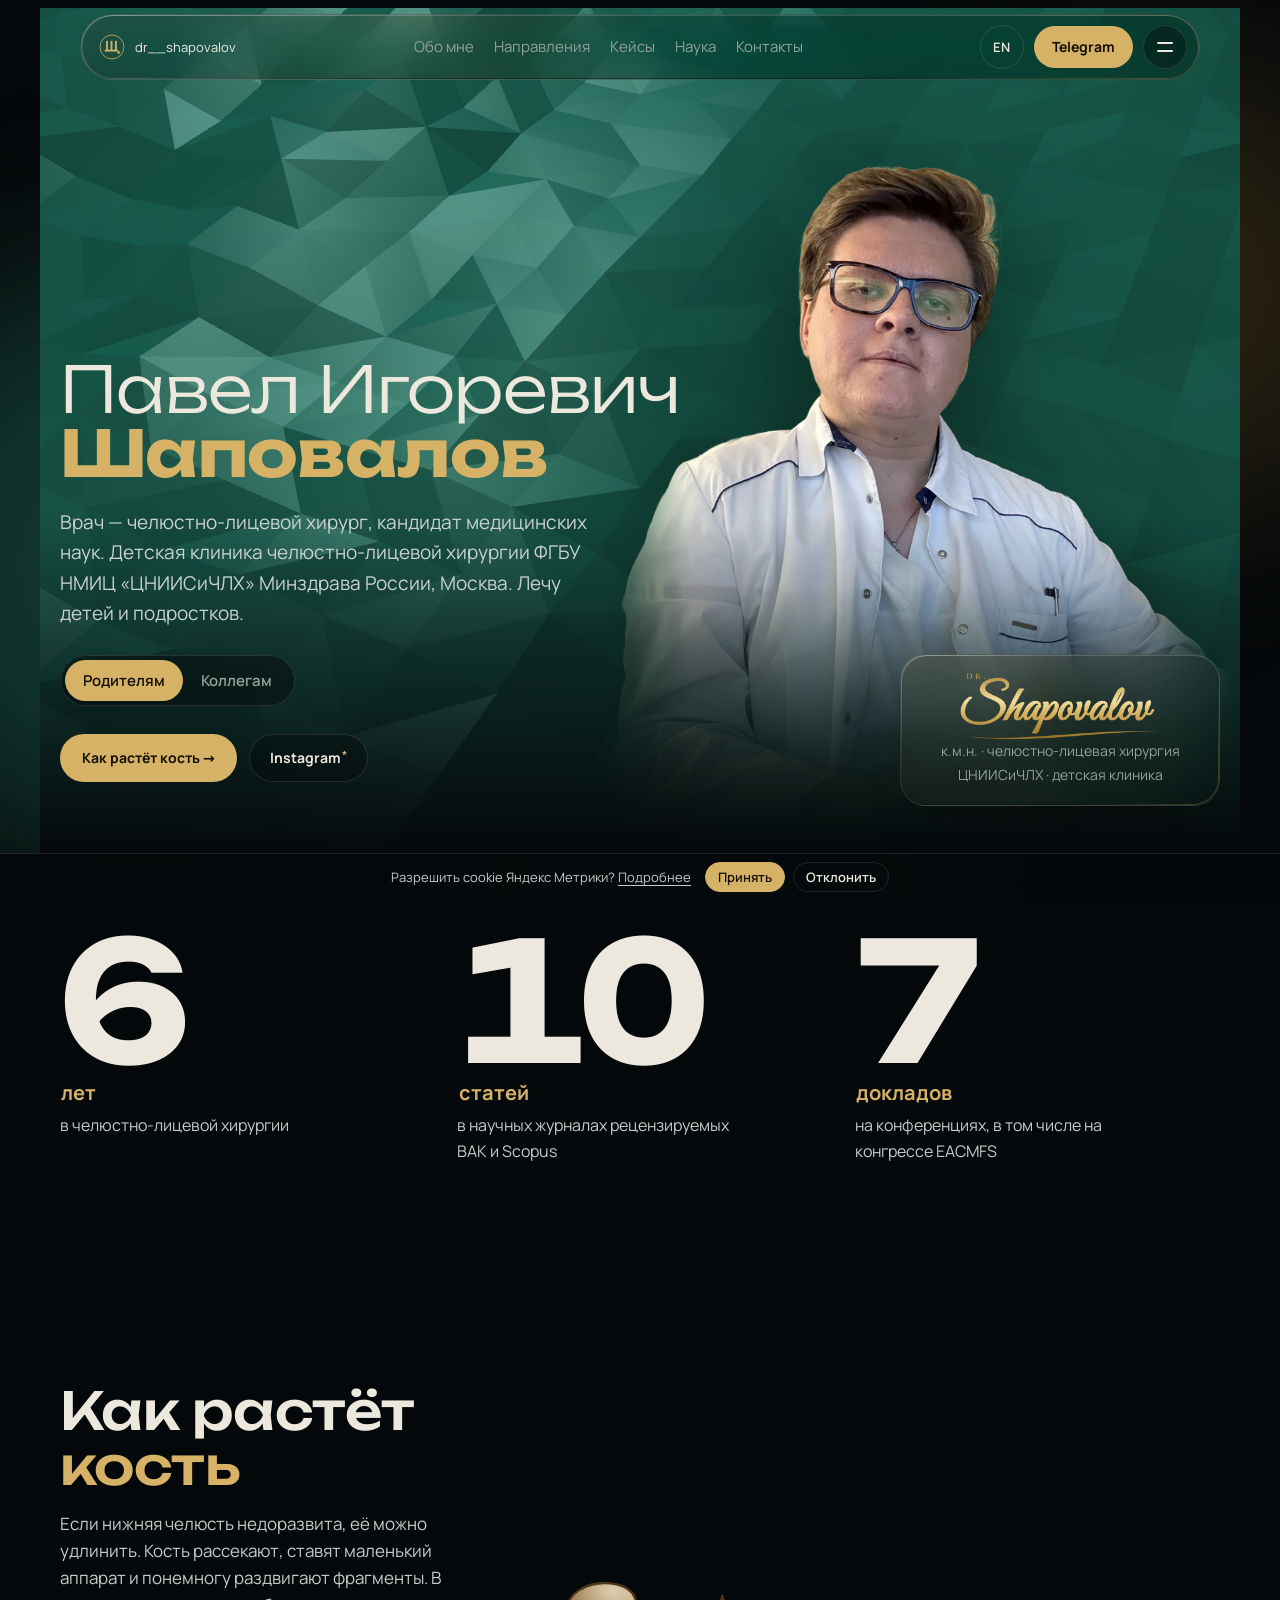
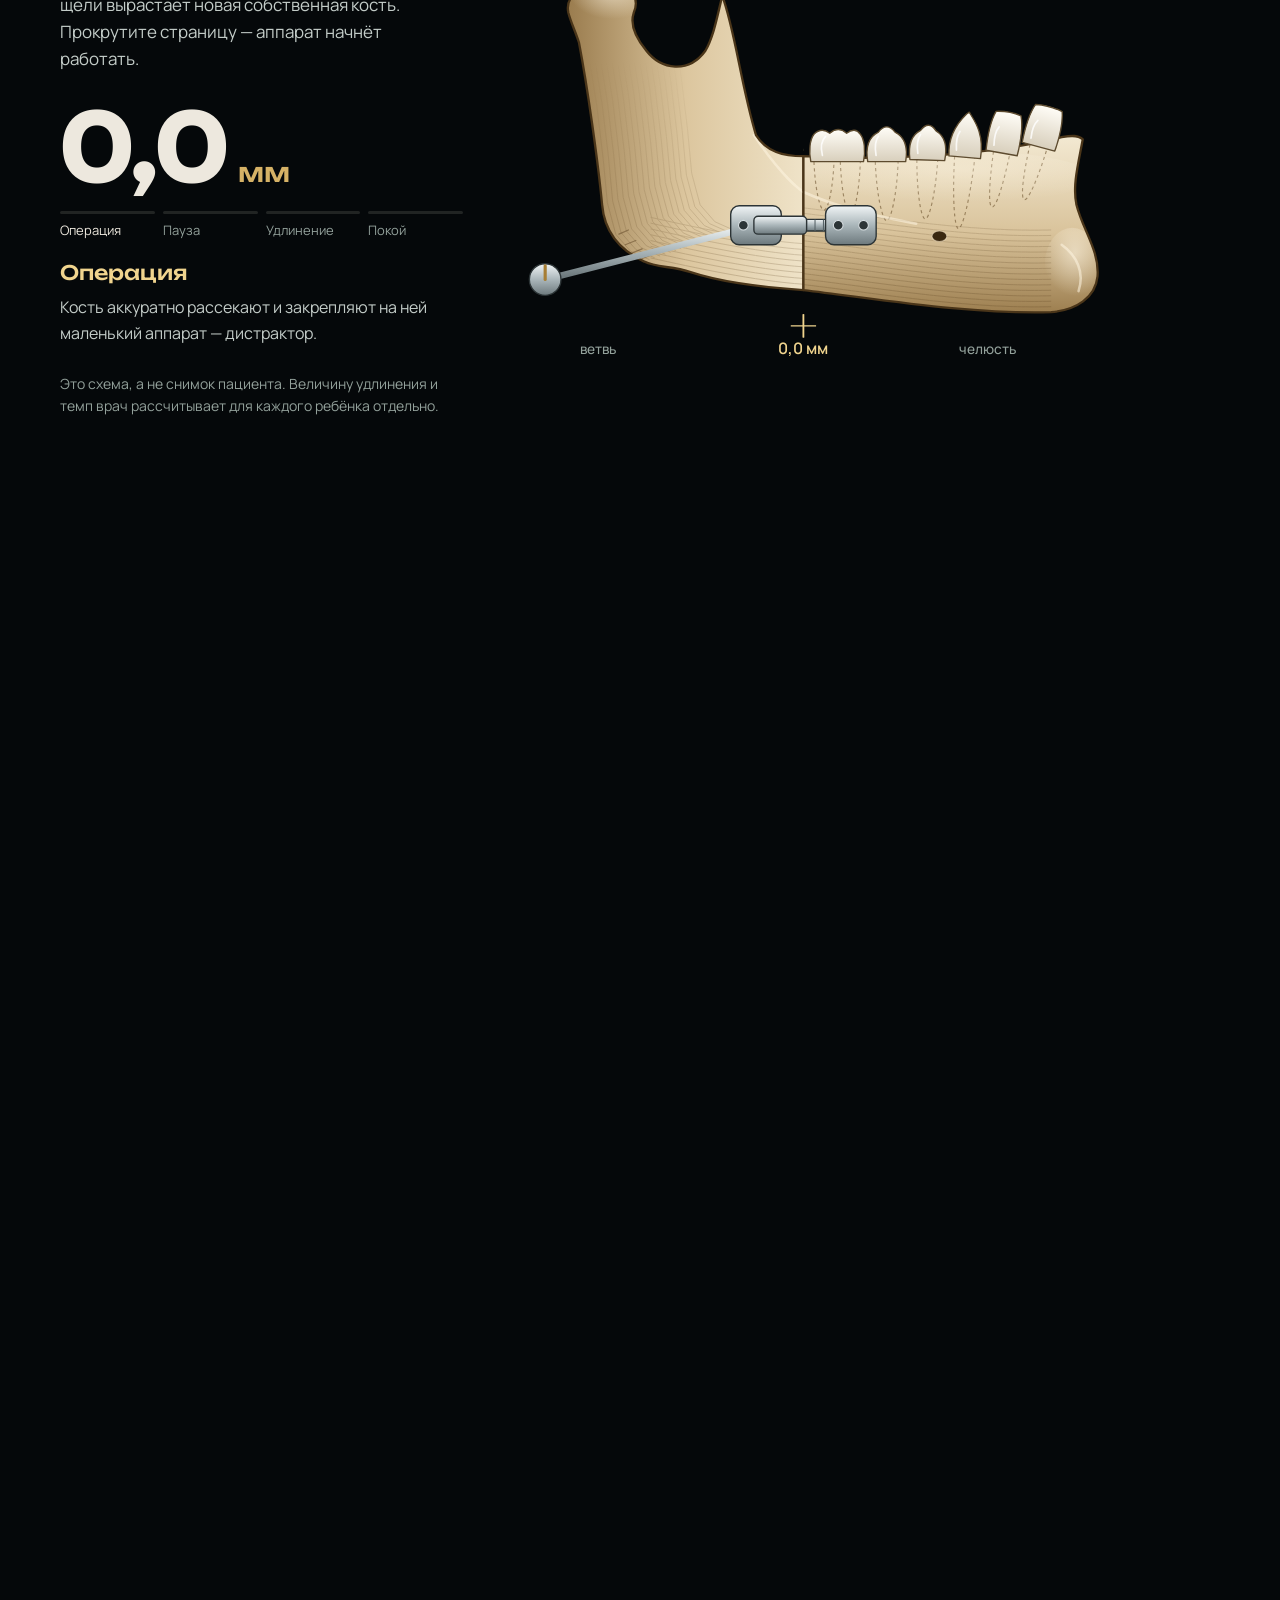
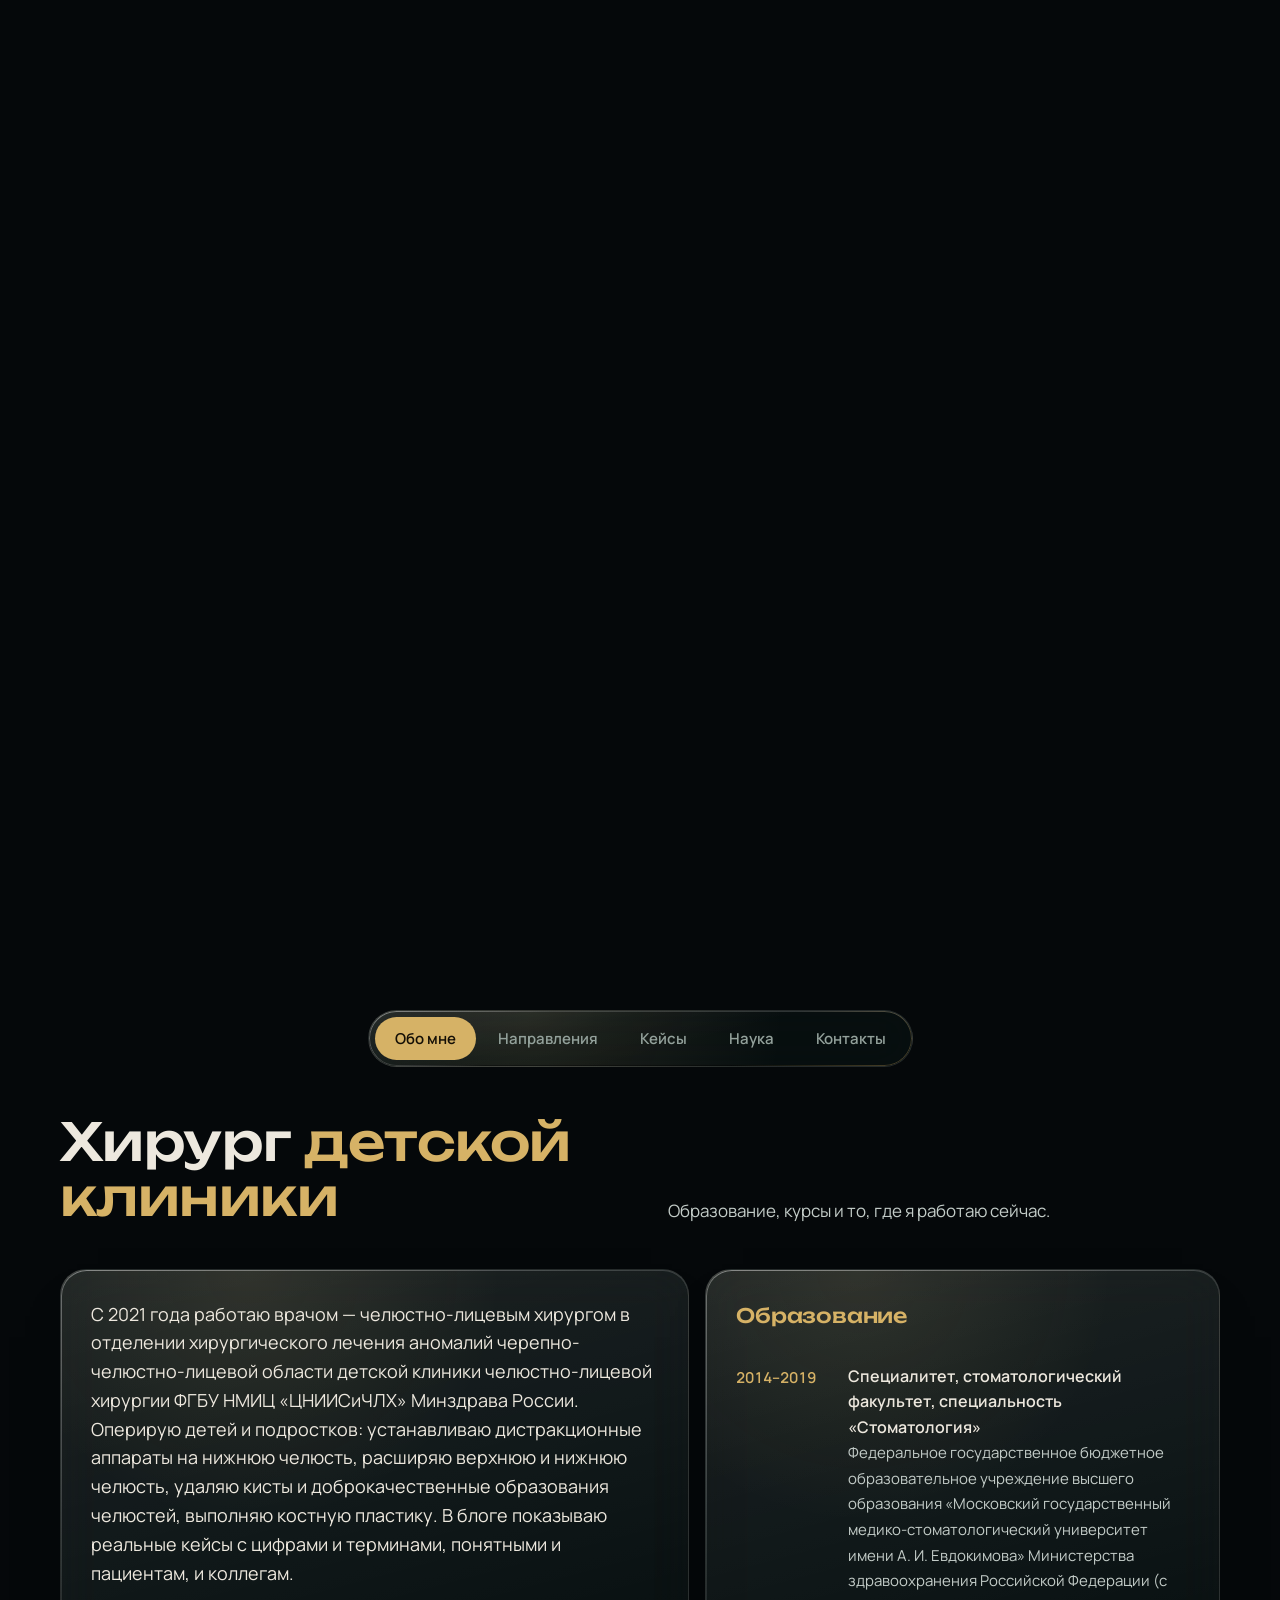
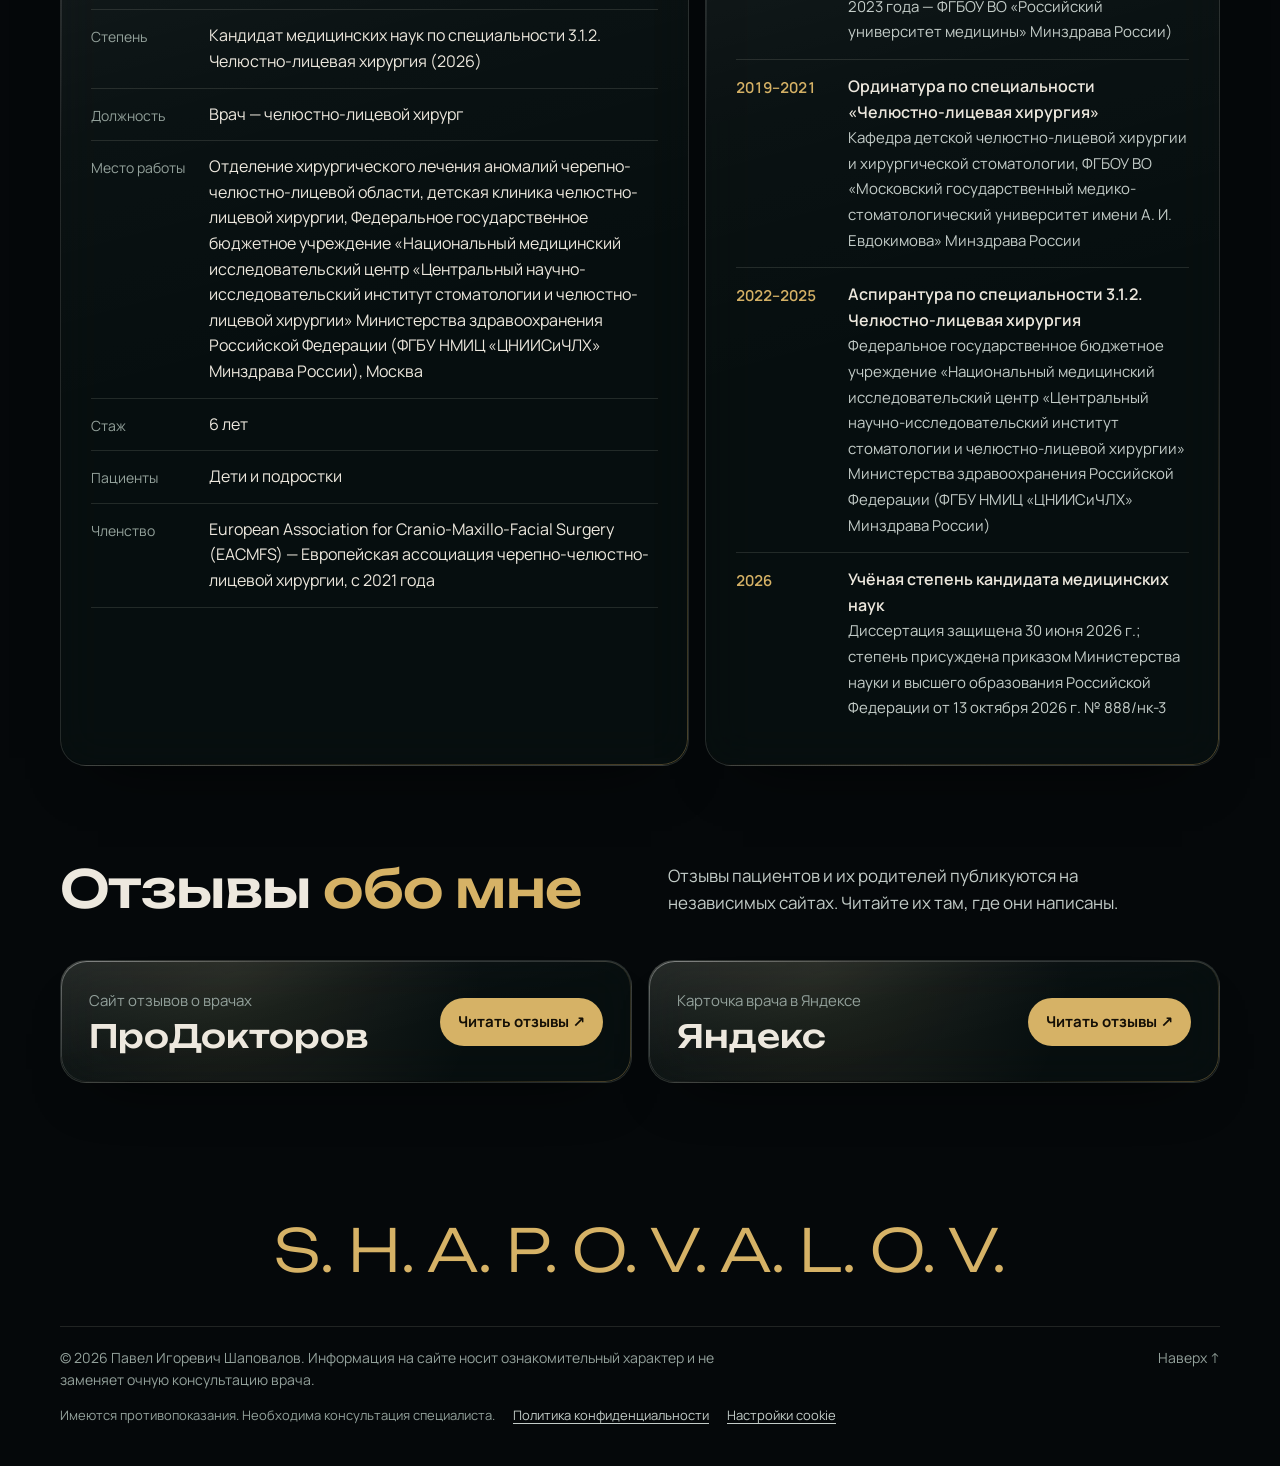
==== commit c561579d: "SEO: короткие title и description, свой canonical у EN, пробел в H1, knowsAbout, llms.txt Co-Authore" ====
--- a/index.html
+++ b/index.html
@@ -3,7 +3,7 @@
 <head>
 <meta charset="utf-8">
 <meta name="viewport" content="width=device-width, initial-scale=1, viewport-fit=cover">
-<meta http-equiv="Content-Security-Policy" content="default-src 'self'; base-uri 'none'; object-src 'none'; form-action 'none'; style-src 'self' 'unsafe-inline' https://fonts.googleapis.com; font-src 'self' https://fonts.gstatic.com; upgrade-insecure-requests; script-src 'self' 'sha256-2nUl82txkRcAcGlkEn8P59U+E37M+0RxwIKDUX/VyMM=' https://mc.yandex.ru https://mc.yandex.com https://yastatic.net; img-src 'self' data: blob: https://mc.yandex.ru https://mc.yandex.com; connect-src 'self' https://mc.yandex.ru https://mc.yandex.com; frame-src https://yandex.ru blob: https://mc.yandex.ru https://mc.yandex.com; child-src blob: https://mc.yandex.ru https://mc.yandex.com">
+<meta http-equiv="Content-Security-Policy" content="default-src 'self'; base-uri 'none'; object-src 'none'; form-action 'none'; style-src 'self' 'unsafe-inline' https://fonts.googleapis.com; font-src 'self' https://fonts.gstatic.com; upgrade-insecure-requests; script-src 'self' 'sha256-//cMaSpf6dhuuIW4UmpAoZSOiiE1yiGsH8Uy8iaA+2Y=' https://mc.yandex.ru https://mc.yandex.com https://yastatic.net; img-src 'self' data: blob: https://mc.yandex.ru https://mc.yandex.com; connect-src 'self' https://mc.yandex.ru https://mc.yandex.com; frame-src https://yandex.ru blob: https://mc.yandex.ru https://mc.yandex.com; child-src blob: https://mc.yandex.ru https://mc.yandex.com">
 <meta name="referrer" content="strict-origin-when-cross-origin">
 <link rel="canonical" href="https://drshapovalov.ru/">
 <link rel="alternate" hreflang="ru" href="https://drshapovalov.ru/">
@@ -25,9 +25,9 @@
 <link rel="apple-touch-icon" href="/apple-touch-icon.png">
 <meta name="yandex-verification" content="7bd5bbc6ed6ea4f4">
 <meta name="google-site-verification" content="VwSnJcJLyzA6f2kcEjWkf8xvmopvSX1PFDmwRdQkYRI">
-<script type="application/ld+json">{"@context": "https://schema.org", "@graph": [{"@type": "WebSite", "@id": "https://drshapovalov.ru/#site", "url": "https://drshapovalov.ru/", "name": "Шаповалов Павел Игоревич — официальный сайт", "inLanguage": ["ru", "en"], "about": {"@id": "https://drshapovalov.ru/#person"}}, {"@type": "Person", "@id": "https://drshapovalov.ru/#person", "name": "Павел Игоревич Шаповалов", "alternateName": ["Шаповалов Павел Игоревич", "Шаповалов Павел", "Шаповалов П. И.", "Pavel Shapovalov", "Dr. Shapovalov", "Доктор Шаповалов"], "givenName": "Павел", "additionalName": "Игоревич", "familyName": "Шаповалов", "url": "https://drshapovalov.ru/", "image": "https://drshapovalov.ru/img/og-cover.jpg", "jobTitle": "Детский челюстно-лицевой хирург", "honorificSuffix": "к.м.н.", "description": "Детский челюстно-лицевой хирург, к.м.н., ЦНИИСиЧЛХ, Москва. Дистракционный остеогенез нижней челюсти, сужение челюстей, кисты, костная пластика. Клинические случаи и статьи.", "worksFor": {"@type": "MedicalOrganization", "name": "ФГБУ НМИЦ «ЦНИИСиЧЛХ» Минздрава России"}, "sameAs": ["https://www.instagram.com/dr__shapovalov/", "https://t.me/SHAPOVALOV_DR", "https://x.com/dr_shapovalov", "https://orcid.org/0000-0002-1929-717X", "https://www.webofscience.com/wos/author/record/RJT-7657-2026", "https://istina.msu.ru/profile/shapovalov_pi/"]}, {"@type": "Physician", "@id": "https://drshapovalov.ru/#physician", "name": "Павел Игоревич Шаповалов", "url": "https://drshapovalov.ru/", "image": "https://drshapovalov.ru/img/og-cover.jpg", "description": "Детский челюстно-лицевой хирург, к.м.н., ЦНИИСиЧЛХ, Москва. Дистракционный остеогенез нижней челюсти, сужение челюстей, кисты, костная пластика. Клинические случаи и статьи.", "address": {"@type": "PostalAddress", "streetAddress": "ул. Тимура Фрунзе, д. 16, стр. 5", "addressLocality": "Москва", "addressCountry": "RU"}, "parentOrganization": {"@type": "MedicalOrganization", "name": "ФГБУ НМИЦ «ЦНИИСиЧЛХ» Минздрава России"}, "sameAs": ["https://www.instagram.com/dr__shapovalov/", "https://t.me/SHAPOVALOV_DR", "https://x.com/dr_shapovalov", "https://orcid.org/0000-0002-1929-717X", "https://www.webofscience.com/wos/author/record/RJT-7657-2026", "https://istina.msu.ru/profile/shapovalov_pi/"]}]}</script>
-<title>Шаповалов Павел Игоревич — детский челюстно-лицевой хирург, к.м.н. | Москва</title>
-<meta name="description" content="Шаповалов Павел Игоревич — детский челюстно-лицевой хирург, к.м.н., ЦНИИСиЧЛХ, Москва. Дистракционный остеогенез нижней челюсти, сужение челюстей, кисты, костная пластика. Клинические случаи, статьи, запись на приём.">
+<script type="application/ld+json">{"@context": "https://schema.org", "@graph": [{"@type": "WebSite", "@id": "https://drshapovalov.ru/#site", "url": "https://drshapovalov.ru/", "name": "Шаповалов Павел Игоревич — официальный сайт", "inLanguage": ["ru", "en"], "about": {"@id": "https://drshapovalov.ru/#person"}}, {"@type": "Person", "@id": "https://drshapovalov.ru/#person", "name": "Павел Игоревич Шаповалов", "alternateName": ["Шаповалов Павел Игоревич", "Шаповалов Павел", "Шаповалов П. И.", "Pavel Shapovalov", "Dr. Shapovalov", "Доктор Шаповалов"], "givenName": "Павел", "additionalName": "Игоревич", "familyName": "Шаповалов", "url": "https://drshapovalov.ru/", "image": "https://drshapovalov.ru/img/og-cover.jpg", "jobTitle": "Детский челюстно-лицевой хирург", "honorificSuffix": "к.м.н.", "description": "Детский челюстно-лицевой хирург, к.м.н., ЦНИИСиЧЛХ, Москва. Дистракционный остеогенез нижней челюсти, сужение челюстей, кисты, костная пластика. Клинические случаи и статьи.", "worksFor": {"@type": "MedicalOrganization", "name": "ФГБУ НМИЦ «ЦНИИСиЧЛХ» Минздрава России"}, "sameAs": ["https://www.instagram.com/dr__shapovalov/", "https://t.me/SHAPOVALOV_DR", "https://x.com/dr_shapovalov", "https://orcid.org/0000-0002-1929-717X", "https://www.webofscience.com/wos/author/record/RJT-7657-2026", "https://istina.msu.ru/profile/shapovalov_pi/"], "knowsAbout": ["Дистракционный остеогенез нижней челюсти", "Сужение нижней челюсти", "Сужение верхней челюсти", "Кисты челюстей", "Доброкачественные новообразования челюстей", "Костная пластика верхней и нижней челюсти"]}, {"@type": "Physician", "@id": "https://drshapovalov.ru/#physician", "name": "Павел Игоревич Шаповалов", "url": "https://drshapovalov.ru/", "image": "https://drshapovalov.ru/img/og-cover.jpg", "description": "Детский челюстно-лицевой хирург, к.м.н., ЦНИИСиЧЛХ, Москва. Дистракционный остеогенез нижней челюсти, сужение челюстей, кисты, костная пластика. Клинические случаи и статьи.", "address": {"@type": "PostalAddress", "streetAddress": "ул. Тимура Фрунзе, д. 16, стр. 5", "addressLocality": "Москва", "addressCountry": "RU"}, "parentOrganization": {"@type": "MedicalOrganization", "name": "ФГБУ НМИЦ «ЦНИИСиЧЛХ» Минздрава России"}, "sameAs": ["https://www.instagram.com/dr__shapovalov/", "https://t.me/SHAPOVALOV_DR", "https://x.com/dr_shapovalov", "https://orcid.org/0000-0002-1929-717X", "https://www.webofscience.com/wos/author/record/RJT-7657-2026", "https://istina.msu.ru/profile/shapovalov_pi/"]}]}</script>
+<title>Шаповалов Павел Игоревич — детский челюстно-лицевой хирург</title>
+<meta name="description" content="Детский челюстно-лицевой хирург, к.м.н., ЦНИИСиЧЛХ, Москва. Дистракционный остеогенез, кисты и опухоли челюстей, костная пластика. Клинические случаи.">
 <link rel="stylesheet" href="fonts/fonts.css"><!-- Unbounded и Manrope (SIL OFL 1.1) лежат на сайте: посетители не обращаются к серверам Google -->
 <style>
   /* Layout: a dark clinical instrument. Emerald wave field behind the hero, slow emerald/gold light
@@ -669,7 +669,7 @@
     <img class="hero-fig" id="h-figure" src="img/hero-figure-2.webp" alt="Павел Шаповалов в кабинете" width="900" height="1002" fetchpriority="high" decoding="async">
     <div class="hero-in">
       <div>
-        <h1 id="h-name"><span class="given">Павел Игоревич</span><b>Шаповалов</b></h1>
+        <h1 id="h-name"><span class="given">Павел Игоревич</span> <b>Шаповалов</b></h1>
         <p class="lede" id="h-lede">Врач — челюстно-лицевой хирург, кандидат медицинских наук. Детская клиника челюстно-лицевой хирургии ФГБУ НМИЦ «ЦНИИСиЧЛХ» Минздрава России, Москва. Лечу детей и подростков.</p>
         <div class="aud" id="aud" role="radiogroup" aria-label="Кому рассказать">
           <span class="aud-ink" id="aud-ink" aria-hidden="true"></span>
@@ -1038,6 +1038,8 @@
   }
   if (LANG === 'en') {
     document.documentElement.lang = 'en';
+    document.title = 'Pavel Shapovalov — pediatric maxillofacial surgeon, Moscow';
+    document.querySelector('link[rel="canonical"]')?.setAttribute('href', location.origin + '/?lang=en');
     document.querySelector('meta[name="description"]')?.setAttribute('content', 'Pavel Shapovalov, MD, PhD, pediatric oral and maxillofacial surgeon in Moscow: mandibular distraction osteogenesis, clinical cases, research.');
     for (const id of ['lang-sw', 'menu-lang']) { const a = $(id); if (a) { a.href = location.pathname; a.hreflang = 'ru'; a.lang = 'ru'; } }
     $('lang-sw').textContent = 'RU'; $('lang-sw').setAttribute('aria-label', 'Русская версия');
@@ -1064,7 +1066,7 @@
     CONTENT = c;
     TERMS = Object.fromEntries((c.terms || []).map((t) => [t.key, t]));
     const h = c.hero || {};
-    $('h-name').innerHTML = `<span class="given">${esc([h.firstName, h.middleName].filter(Boolean).join(' '))}</span><b>${esc(h.lastName)}</b>`;
+    $('h-name').innerHTML = `<span class="given">${esc([h.firstName, h.middleName].filter(Boolean).join(' '))}</span> <b>${esc(h.lastName)}</b>`;
     $('h-card').innerHTML = [h.cardLine1, h.cardLine2].filter(Boolean).map(esc).join('<br>');
     if (safeUrl(h.portrait)) $('h-portrait').src = safeUrl(h.portrait);
     const fig = safeUrl(h.figure);
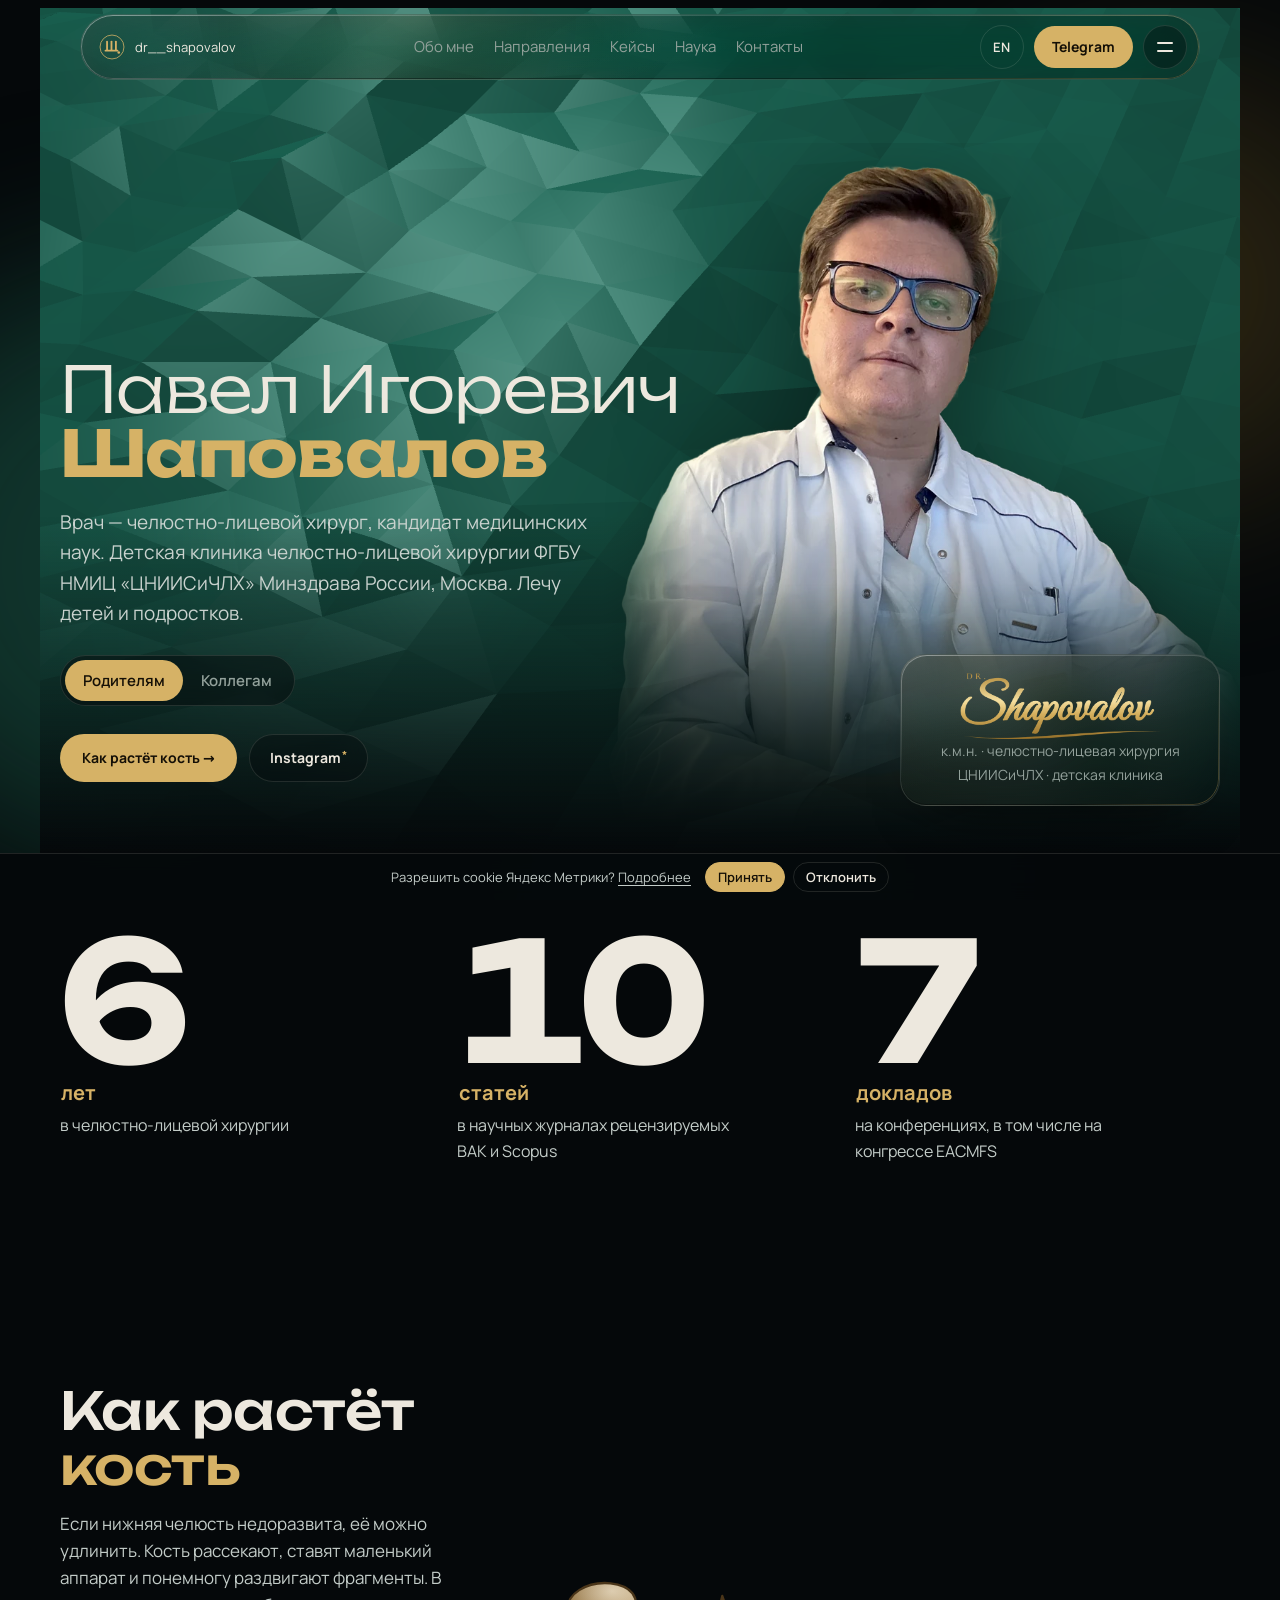
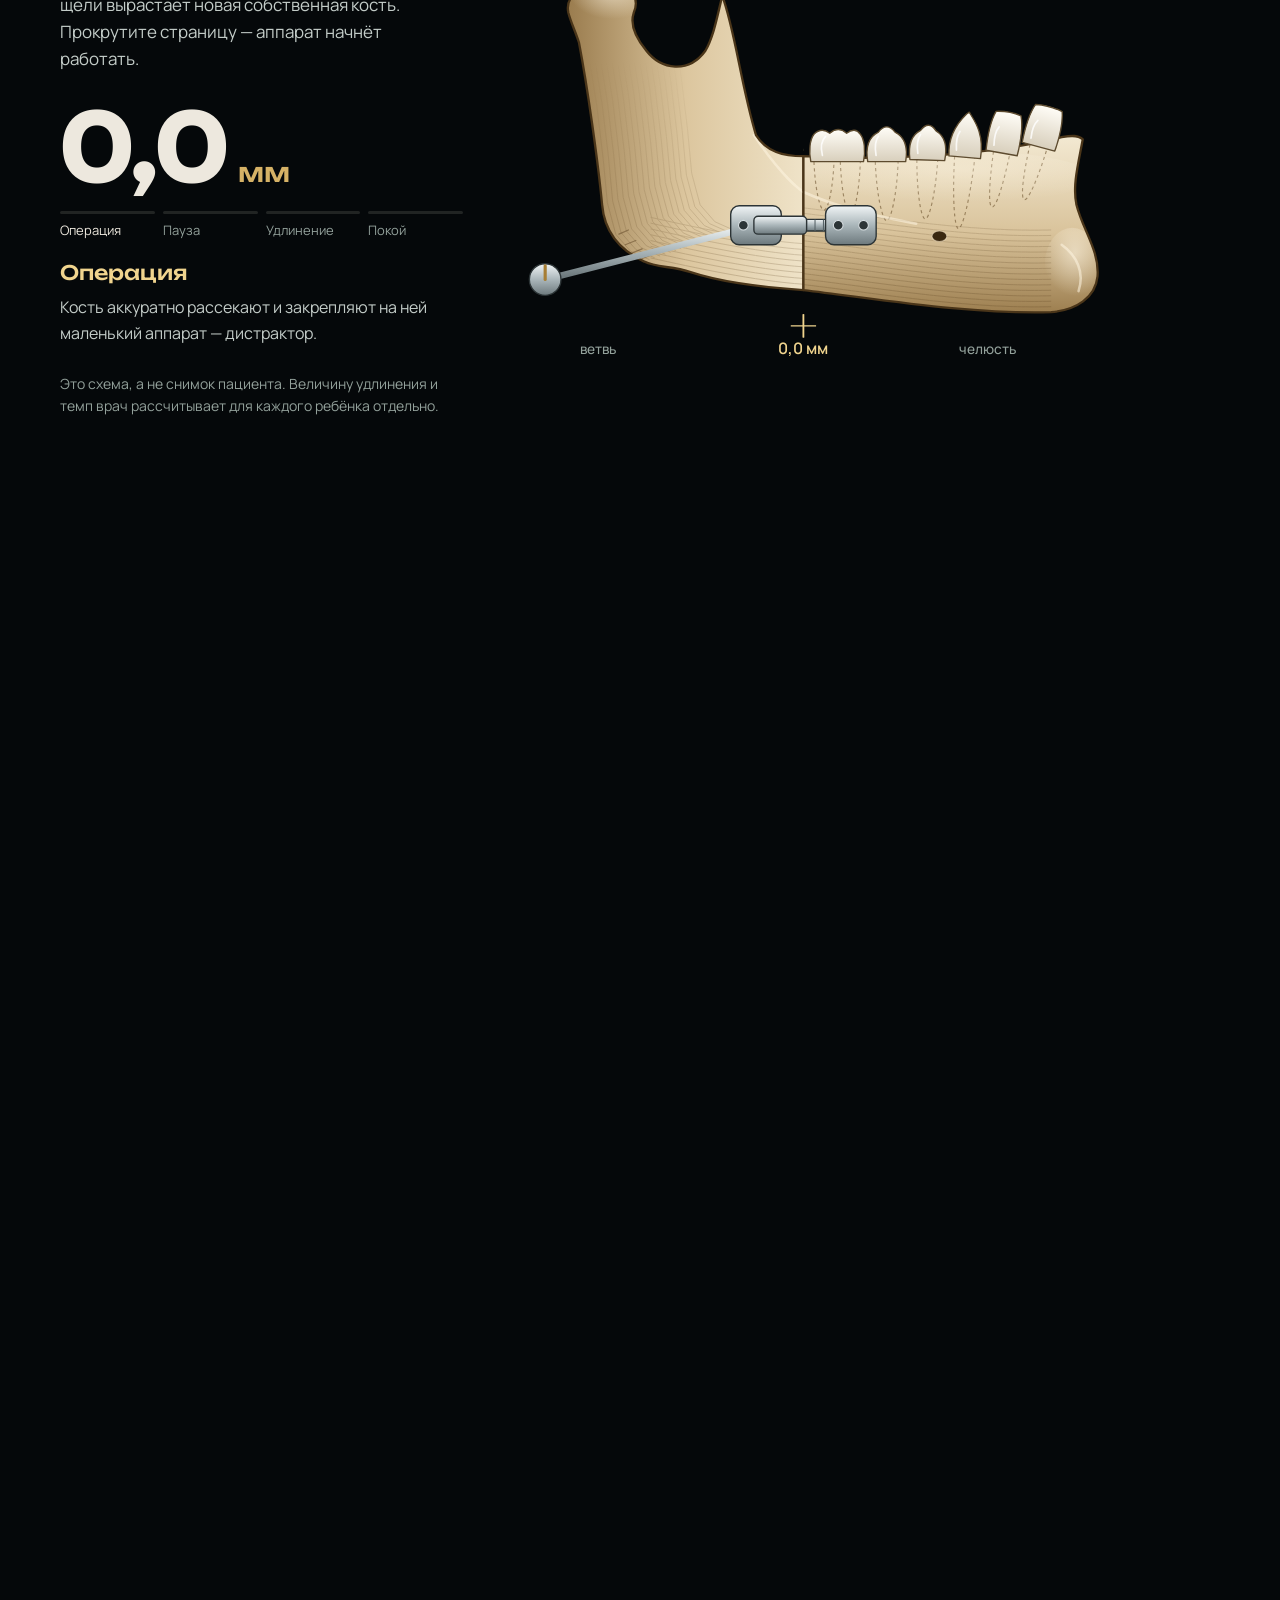
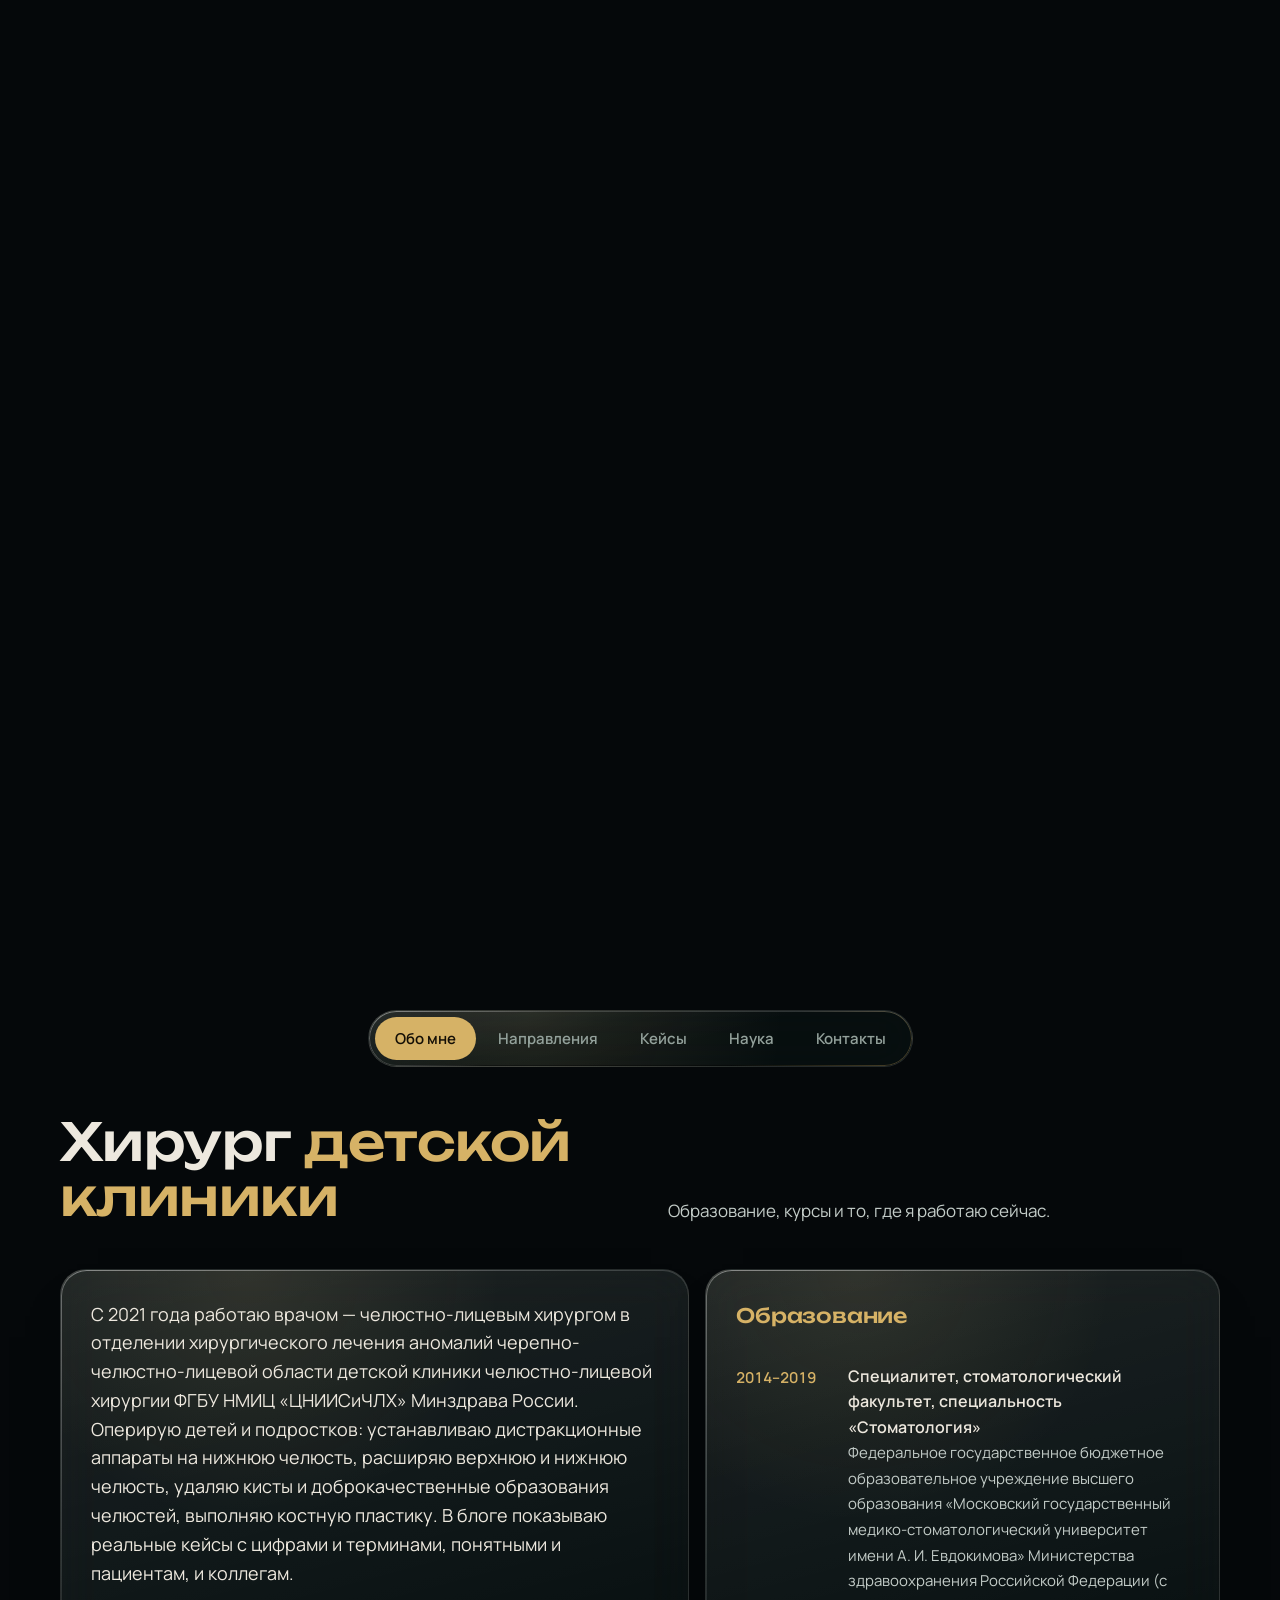
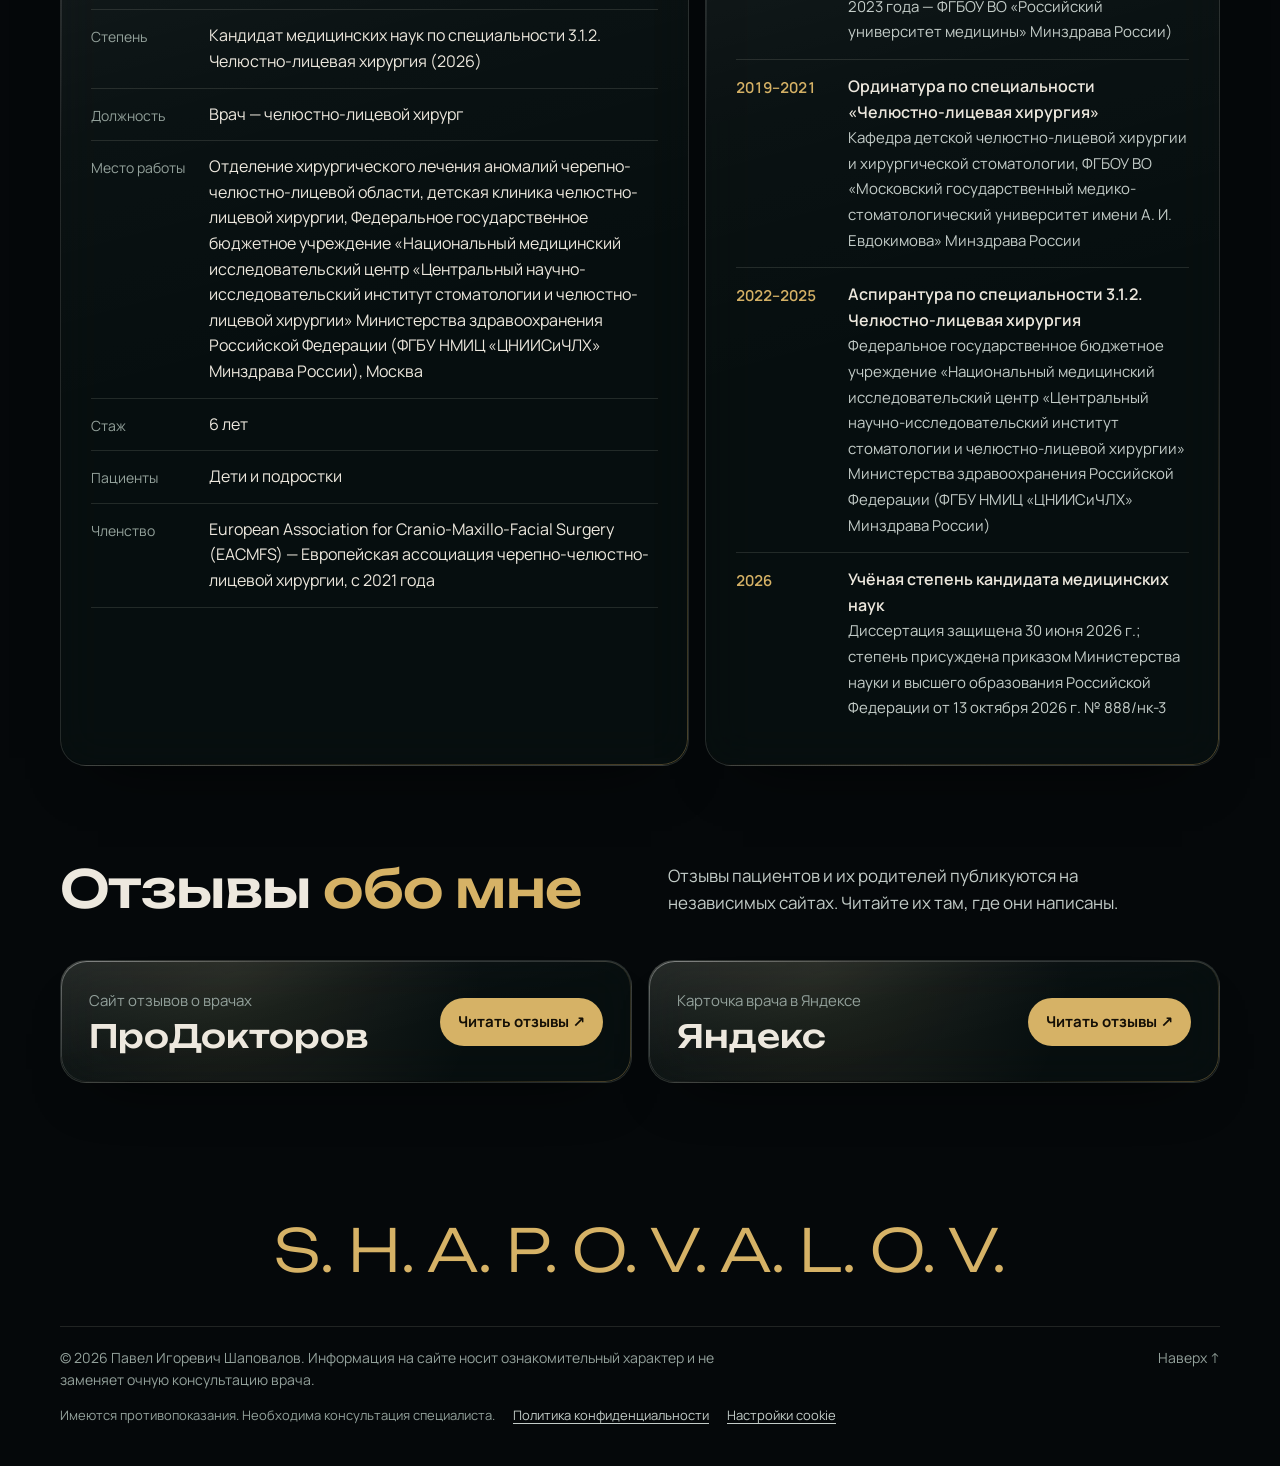
==== commit 7b191147: "Английская версия на /en/: свой адрес, title, canonical и hreflang; ?lang=en перенаправляет на /en/ " ====
--- a/index.html
+++ b/index.html
@@ -3,11 +3,11 @@
 <head>
 <meta charset="utf-8">
 <meta name="viewport" content="width=device-width, initial-scale=1, viewport-fit=cover">
-<meta http-equiv="Content-Security-Policy" content="default-src 'self'; base-uri 'none'; object-src 'none'; form-action 'none'; style-src 'self' 'unsafe-inline' https://fonts.googleapis.com; font-src 'self' https://fonts.gstatic.com; upgrade-insecure-requests; script-src 'self' 'sha256-//cMaSpf6dhuuIW4UmpAoZSOiiE1yiGsH8Uy8iaA+2Y=' https://mc.yandex.ru https://mc.yandex.com https://yastatic.net; img-src 'self' data: blob: https://mc.yandex.ru https://mc.yandex.com; connect-src 'self' https://mc.yandex.ru https://mc.yandex.com; frame-src https://yandex.ru blob: https://mc.yandex.ru https://mc.yandex.com; child-src blob: https://mc.yandex.ru https://mc.yandex.com">
+<meta http-equiv="Content-Security-Policy" content="default-src 'self'; base-uri 'none'; object-src 'none'; form-action 'none'; style-src 'self' 'unsafe-inline' https://fonts.googleapis.com; font-src 'self' https://fonts.gstatic.com; upgrade-insecure-requests; script-src 'self' 'sha256-n5CMcViWlVMIG9o9FeDu22Rmv7LNH5QQyWKpcSm724o=' https://mc.yandex.ru https://mc.yandex.com https://yastatic.net; img-src 'self' data: blob: https://mc.yandex.ru https://mc.yandex.com; connect-src 'self' https://mc.yandex.ru https://mc.yandex.com; frame-src https://yandex.ru blob: https://mc.yandex.ru https://mc.yandex.com; child-src blob: https://mc.yandex.ru https://mc.yandex.com">
 <meta name="referrer" content="strict-origin-when-cross-origin">
 <link rel="canonical" href="https://drshapovalov.ru/">
 <link rel="alternate" hreflang="ru" href="https://drshapovalov.ru/">
-<link rel="alternate" hreflang="en" href="https://drshapovalov.ru/?lang=en">
+<link rel="alternate" hreflang="en" href="https://drshapovalov.ru/en/">
 <link rel="alternate" hreflang="x-default" href="https://drshapovalov.ru/">
 <meta property="og:type" content="website">
 <meta property="og:locale" content="ru_RU">
@@ -28,7 +28,7 @@
 <script type="application/ld+json">{"@context": "https://schema.org", "@graph": [{"@type": "WebSite", "@id": "https://drshapovalov.ru/#site", "url": "https://drshapovalov.ru/", "name": "Шаповалов Павел Игоревич — официальный сайт", "inLanguage": ["ru", "en"], "about": {"@id": "https://drshapovalov.ru/#person"}}, {"@type": "Person", "@id": "https://drshapovalov.ru/#person", "name": "Павел Игоревич Шаповалов", "alternateName": ["Шаповалов Павел Игоревич", "Шаповалов Павел", "Шаповалов П. И.", "Pavel Shapovalov", "Dr. Shapovalov", "Доктор Шаповалов"], "givenName": "Павел", "additionalName": "Игоревич", "familyName": "Шаповалов", "url": "https://drshapovalov.ru/", "image": "https://drshapovalov.ru/img/og-cover.jpg", "jobTitle": "Детский челюстно-лицевой хирург", "honorificSuffix": "к.м.н.", "description": "Детский челюстно-лицевой хирург, к.м.н., ЦНИИСиЧЛХ, Москва. Дистракционный остеогенез нижней челюсти, сужение челюстей, кисты, костная пластика. Клинические случаи и статьи.", "worksFor": {"@type": "MedicalOrganization", "name": "ФГБУ НМИЦ «ЦНИИСиЧЛХ» Минздрава России"}, "sameAs": ["https://www.instagram.com/dr__shapovalov/", "https://t.me/SHAPOVALOV_DR", "https://x.com/dr_shapovalov", "https://orcid.org/0000-0002-1929-717X", "https://www.webofscience.com/wos/author/record/RJT-7657-2026", "https://istina.msu.ru/profile/shapovalov_pi/"], "knowsAbout": ["Дистракционный остеогенез нижней челюсти", "Сужение нижней челюсти", "Сужение верхней челюсти", "Кисты челюстей", "Доброкачественные новообразования челюстей", "Костная пластика верхней и нижней челюсти"]}, {"@type": "Physician", "@id": "https://drshapovalov.ru/#physician", "name": "Павел Игоревич Шаповалов", "url": "https://drshapovalov.ru/", "image": "https://drshapovalov.ru/img/og-cover.jpg", "description": "Детский челюстно-лицевой хирург, к.м.н., ЦНИИСиЧЛХ, Москва. Дистракционный остеогенез нижней челюсти, сужение челюстей, кисты, костная пластика. Клинические случаи и статьи.", "address": {"@type": "PostalAddress", "streetAddress": "ул. Тимура Фрунзе, д. 16, стр. 5", "addressLocality": "Москва", "addressCountry": "RU"}, "parentOrganization": {"@type": "MedicalOrganization", "name": "ФГБУ НМИЦ «ЦНИИСиЧЛХ» Минздрава России"}, "sameAs": ["https://www.instagram.com/dr__shapovalov/", "https://t.me/SHAPOVALOV_DR", "https://x.com/dr_shapovalov", "https://orcid.org/0000-0002-1929-717X", "https://www.webofscience.com/wos/author/record/RJT-7657-2026", "https://istina.msu.ru/profile/shapovalov_pi/"]}]}</script>
 <title>Шаповалов Павел Игоревич — детский челюстно-лицевой хирург</title>
 <meta name="description" content="Детский челюстно-лицевой хирург, к.м.н., ЦНИИСиЧЛХ, Москва. Дистракционный остеогенез, кисты и опухоли челюстей, костная пластика. Клинические случаи.">
-<link rel="stylesheet" href="fonts/fonts.css"><!-- Unbounded и Manrope (SIL OFL 1.1) лежат на сайте: посетители не обращаются к серверам Google -->
+<link rel="stylesheet" href="/fonts/fonts.css"><!-- Unbounded и Manrope (SIL OFL 1.1) лежат на сайте: посетители не обращаются к серверам Google -->
 <style>
   /* Layout: a dark clinical instrument. Emerald wave field behind the hero, slow emerald/gold light
      drifting under the whole page so every panel reads as liquid glass, gold for anything measured,
@@ -642,7 +642,7 @@
     <a href="#about">Обо мне</a><a href="#directions">Направления</a><a href="#cases">Кейсы</a><a href="#science">Наука</a><a href="#contacts">Контакты</a>
   </div>
   <div class="nav-end">
-    <a class="lang-sw" id="lang-sw" href="?lang=en" hreflang="en" lang="en" aria-label="English version">EN</a>
+    <a class="lang-sw" id="lang-sw" href="/en/" hreflang="en" lang="en" aria-label="English version">EN</a>
     <a class="pill" id="nav-tg" href="https://t.me/SHAPOVALOV_DR" target="_blank" rel="noopener">Telegram</a>
     <button class="burger" id="burger" type="button" aria-expanded="false" aria-controls="menu"><span></span><span></span><b class="sr">Меню</b></button>
   </div>
@@ -658,7 +658,7 @@
     <a href="#cases">Кейсы</a>
     <a href="#science">Наука</a>
     <a href="#contacts">Контакты</a>
-    <a class="menu-lang" id="menu-lang" href="?lang=en" hreflang="en" lang="en">English version</a>
+    <a class="menu-lang" id="menu-lang" href="/en/" hreflang="en" lang="en">English version</a>
   </nav>
   <div class="menu-foot" id="menu-foot"><a href="tel:+74992552722">+7 (499) 255-27-22</a><a href="tel:+79778820070">+7 977 882-00-70</a><a href="mailto:shapovalov_pi@cniis.ru">shapovalov_pi@cniis.ru</a><a href="https://t.me/SHAPOVALOV_DR" target="_blank" rel="noopener">SHAPOVALOV_DR</a></div>
 </div>
@@ -666,7 +666,7 @@
 <main class="wrap">
   <header class="hero has-fig" id="top">
     <div id="waves" aria-hidden="true"></div>
-    <img class="hero-fig" id="h-figure" src="img/hero-figure-2.webp" alt="Павел Шаповалов в кабинете" width="900" height="1002" fetchpriority="high" decoding="async">
+    <img class="hero-fig" id="h-figure" src="/img/hero-figure-2.webp" alt="Павел Шаповалов в кабинете" width="900" height="1002" fetchpriority="high" decoding="async">
     <div class="hero-in">
       <div>
         <h1 id="h-name"><span class="given">Павел Игоревич</span> <b>Шаповалов</b></h1>
@@ -682,7 +682,7 @@
         </div>
       </div>
       <aside class="card-id glass">
-        <div class="portrait"><img id="h-portrait" src="img/portrait.jpg" alt="Павел Шаповалов" width="560" height="560"></div>
+        <div class="portrait"><img id="h-portrait" src="/img/portrait.jpg" alt="Павел Шаповалов" width="560" height="560"></div>
         <div>
           <svg class="signature" id="sig" viewBox="0 0 640 213" role="img" aria-label="Dr. Shapovalov">
             <defs><mask id="sig-mask" maskUnits="userSpaceOnUse" x="0" y="0" width="640" height="213">
@@ -697,7 +697,7 @@
                 <path stroke-width="72" d="M500 96 L522 134 L544 96 L566 134 L588 96 L610 134"/>
                 <path stroke-width="16" d="M16 203 C200 196 420 188 628 186"/>
               </g></mask></defs>
-            <image href="img/signature-gold.png" width="640" height="213"/>
+            <image href="/img/signature-gold.png" width="640" height="213"/>
           </svg>
           <p class="id-meta" id="h-card">к.м.н. · челюстно-лицевая хирургия<br>ЦНИИСиЧЛХ · детская клиника</p>
         </div>
@@ -825,7 +825,7 @@
       <div><h2>Чем я <em>занимаюсь</em></h2></div>
       <p>Термины подчёркнуты пунктиром. Нажмите на любой, чтобы прочитать короткое объяснение.</p>
     </div>
-    <div class="dirs" id="dirs"><a class="dir glass reveal" href="lechenie/distraktsionnyj-osteogenez/"><h3>Дистракционный остеогенез нижней челюсти</h3><p>Установка дистракционных аппаратов на нижнюю челюсть при её недоразвитии: кость удлиняется постепенно, за счёт собственной ткани пациента.</p><span class="go">Подробнее о методе →</span></a><div class="dir glass reveal"><h3>Сужение нижней челюсти</h3><p>Расширение нижней челюсти подбородочными дистракторами.</p></div><div class="dir glass reveal"><h3>Сужение верхней челюсти</h3><p>Остеотомия верхней челюсти по Ле Фор I и по срединному нёбному шву с расширением аппаратами типа Haas.</p></div><div class="dir glass reveal"><h3>Кисты челюстей</h3><p>Цистэктомия и цистотомия.</p></div><a class="dir glass reveal" href="kejsy/"><h3>Доброкачественные новообразования челюстей</h3><p>Удаление патологических образований челюстей.</p><span class="go">Клинические случаи →</span></a><div class="dir glass reveal"><h3>Костная пластика верхней и нижней челюсти</h3></div></div>
+    <div class="dirs" id="dirs"><a class="dir glass reveal" href="/lechenie/distraktsionnyj-osteogenez/"><h3>Дистракционный остеогенез нижней челюсти</h3><p>Установка дистракционных аппаратов на нижнюю челюсть при её недоразвитии: кость удлиняется постепенно, за счёт собственной ткани пациента.</p><span class="go">Подробнее о методе →</span></a><div class="dir glass reveal"><h3>Сужение нижней челюсти</h3><p>Расширение нижней челюсти подбородочными дистракторами.</p></div><div class="dir glass reveal"><h3>Сужение верхней челюсти</h3><p>Остеотомия верхней челюсти по Ле Фор I и по срединному нёбному шву с расширением аппаратами типа Haas.</p></div><div class="dir glass reveal"><h3>Кисты челюстей</h3><p>Цистэктомия и цистотомия.</p></div><a class="dir glass reveal" href="/kejsy/"><h3>Доброкачественные новообразования челюстей</h3><p>Удаление патологических образований челюстей.</p><span class="go">Клинические случаи →</span></a><div class="dir glass reveal"><h3>Костная пластика верхней и нижней челюсти</h3></div></div>
     </section>
 
     <section class="tabpanel" id="cases" role="tabpanel" aria-labelledby="tab-cases" hidden>
@@ -835,31 +835,31 @@
     </div>
     <div class="cases" id="case-list"><article class="case glass reveal" id="case-1">
         <div class="case-text"><div class="tags"><span class="tag">Микросомия</span><span class="tag">12 лет</span><span class="tag">до и через 6 месяцев</span></div>
-          <h3>Двусторонняя микросомия: удлинение нижней челюсти</h3><ul><li>Двустороннее поражение: недоразвитие нижней челюсти с обеих сторон, деформация правой ушной раковины</li><li>Жалобы: нарушение прикуса и приёма пищи, ночной храп, эстетический недостаток</li><li>По <button class="term" type="button" data-term="plan" aria-expanded="false" aria-describedby="tip">3D-планированию</button> подобраны криволинейные <button class="term" type="button" data-term="kda" aria-expanded="false" aria-describedby="tip">КДА</button> «Conmet», радиус кривизны 50°</li><li>План: 15 мм. С учётом возраста и скачка роста выполнена <button class="term" type="button" data-term="hyper" aria-expanded="false" aria-describedby="tip">гиперкоррекция</button>: <strong><button class="term" type="button" data-term="regen" aria-expanded="false" aria-describedby="tip">регенерат</button> 21 мм с каждой стороны</strong></li></ul><a class="case-more" href="kejsy/mikrosomiya-udlinenie-nizhnej-chelyusti/">Подробнее о случае →</a></div>
+          <h3>Двусторонняя микросомия: удлинение нижней челюсти</h3><ul><li>Двустороннее поражение: недоразвитие нижней челюсти с обеих сторон, деформация правой ушной раковины</li><li>Жалобы: нарушение прикуса и приёма пищи, ночной храп, эстетический недостаток</li><li>По <button class="term" type="button" data-term="plan" aria-expanded="false" aria-describedby="tip">3D-планированию</button> подобраны криволинейные <button class="term" type="button" data-term="kda" aria-expanded="false" aria-describedby="tip">КДА</button> «Conmet», радиус кривизны 50°</li><li>План: 15 мм. С учётом возраста и скачка роста выполнена <button class="term" type="button" data-term="hyper" aria-expanded="false" aria-describedby="tip">гиперкоррекция</button>: <strong><button class="term" type="button" data-term="regen" aria-expanded="false" aria-describedby="tip">регенерат</button> 21 мм с каждой стороны</strong></li></ul><a class="case-more" href="/kejsy/mikrosomiya-udlinenie-nizhnej-chelyusti/">Подробнее о случае →</a></div>
         <div class="viz"><div class="big">21<small>мм</small></div><p class="cap">регенерат с каждой стороны</p>
           <div class="bars" role="img" aria-label="Щель исходно 14 мм, План 15 мм, Регенерат 21 мм">
             <div class="bar"><span class="n">Щель исходно</span><span class="rail"><span class="fill" style="--w:58.33%"></span></span><span class="v">14 мм</span></div><div class="bar"><span class="n">План</span><span class="rail"><span class="fill" style="--w:62.50%"></span></span><span class="v">15 мм</span></div><div class="bar"><span class="n">Регенерат</span><span class="rail"><span class="fill on" style="--w:87.50%"></span></span><span class="v">21 мм</span></div>
-            <div class="scale"><span></span><span class="t"><span>0</span><span>6</span><span>12</span><span>18</span><span>24</span></span><span></span></div></div></div><div class="case-gal"><figure><button type="button" data-cimg="img/cases/micro-face.webp" data-cap="Лицо до и после: анфас и оба профиля" data-alt="Пациентка 12 лет с двусторонней микросомией: анфас, правый и левый профиль до и после лечения. Глаза закрыты." data-case="Двусторонняя микросомия: удлинение нижней челюсти" aria-label="Открыть крупно: Лицо до и после: анфас и оба профиля"><img src="img/cases/micro-face.webp" alt="Пациентка 12 лет с двусторонней микросомией: анфас, правый и левый профиль до и после лечения. Глаза закрыты." loading="lazy"></button><figcaption>Лицо до и после: анфас и оба профиля</figcaption></figure><figure><button type="button" data-cimg="img/cases/micro-bite.webp" data-cap="Прикус до и после" data-alt="Прикус до лечения и после, на брекет-системе." data-case="Двусторонняя микросомия: удлинение нижней челюсти" aria-label="Открыть крупно: Прикус до и после"><img src="img/cases/micro-bite.webp" alt="Прикус до лечения и после, на брекет-системе." loading="lazy"></button><figcaption>Прикус до и после</figcaption></figure></div><p class="case-note">Публикуется с письменного согласия.</p></article><article class="case glass reveal" id="case-2">
+            <div class="scale"><span></span><span class="t"><span>0</span><span>6</span><span>12</span><span>18</span><span>24</span></span><span></span></div></div></div><div class="case-gal"><figure><button type="button" data-cimg="/img/cases/micro-face.webp" data-cap="Лицо до и после: анфас и оба профиля" data-alt="Пациентка 12 лет с двусторонней микросомией: анфас, правый и левый профиль до и после лечения. Глаза закрыты." data-case="Двусторонняя микросомия: удлинение нижней челюсти" aria-label="Открыть крупно: Лицо до и после: анфас и оба профиля"><img src="/img/cases/micro-face.webp" alt="Пациентка 12 лет с двусторонней микросомией: анфас, правый и левый профиль до и после лечения. Глаза закрыты." loading="lazy"></button><figcaption>Лицо до и после: анфас и оба профиля</figcaption></figure><figure><button type="button" data-cimg="/img/cases/micro-bite.webp" data-cap="Прикус до и после" data-alt="Прикус до лечения и после, на брекет-системе." data-case="Двусторонняя микросомия: удлинение нижней челюсти" aria-label="Открыть крупно: Прикус до и после"><img src="/img/cases/micro-bite.webp" alt="Прикус до лечения и после, на брекет-системе." loading="lazy"></button><figcaption>Прикус до и после</figcaption></figure></div><p class="case-note">Публикуется с письменного согласия.</p></article><article class="case glass reveal" id="case-2">
         <div class="case-text"><div class="tags"><span class="tag">Дистракция</span><span class="tag">17 лет</span><span class="tag">аппараты сняты через 5 месяцев</span></div>
-          <h3>Дистракция вместо ортогнатической операции</h3><ul><li>Пациентка была кандидатом на <button class="term" type="button" data-term="ortho" aria-expanded="false" aria-describedby="tip">ортогнатическую операцию</button></li><li>Вместе с ортодонтом выбрали <button class="term" type="button" data-term="dist" aria-expanded="false" aria-describedby="tip">дистракционный остеогенез</button> нижней челюсти с двух сторон, КДА с радиусом кривизны 70°</li><li>План: справа 11 мм, слева 7 мм. Под контролем ортодонта дистракция остановлена досрочно, <strong>регенерат 7 мм с обеих сторон</strong></li><li>После завершающего ортодонтического лечения ортогнатическая операция <strong>не потребовалась</strong></li></ul><a class="case-more" href="kejsy/distrakciya-vmesto-ortognaticheskoj-operacii/">Подробнее о случае →</a></div>
+          <h3>Дистракция вместо ортогнатической операции</h3><ul><li>Пациентка была кандидатом на <button class="term" type="button" data-term="ortho" aria-expanded="false" aria-describedby="tip">ортогнатическую операцию</button></li><li>Вместе с ортодонтом выбрали <button class="term" type="button" data-term="dist" aria-expanded="false" aria-describedby="tip">дистракционный остеогенез</button> нижней челюсти с двух сторон, КДА с радиусом кривизны 70°</li><li>План: справа 11 мм, слева 7 мм. Под контролем ортодонта дистракция остановлена досрочно, <strong>регенерат 7 мм с обеих сторон</strong></li><li>После завершающего ортодонтического лечения ортогнатическая операция <strong>не потребовалась</strong></li></ul><a class="case-more" href="/kejsy/distrakciya-vmesto-ortognaticheskoj-operacii/">Подробнее о случае →</a></div>
         <div class="viz"><div class="big">7,93 <span class="arr">→</span> 2<small>мм</small></div><p class="cap"><button class="term" type="button" data-term="overjet" aria-expanded="false" aria-describedby="tip">сагиттальная щель</button> до и после лечения</p>
           <div class="bars" role="img" aria-label="До 7.93 мм, После 2 мм">
             <div class="bar"><span class="n">До</span><span class="rail"><span class="fill" style="--w:99.13%"></span></span><span class="v">7,93 мм</span></div><div class="bar"><span class="n">После</span><span class="rail"><span class="fill on" style="--w:25.00%"></span></span><span class="v">2 мм</span></div>
-            <div class="scale"><span></span><span class="t"><span>0</span><span>2</span><span>4</span><span>6</span><span>8</span></span><span></span></div></div></div><div class="case-gal"><figure><button type="button" data-cimg="img/cases/dist-face.webp" data-cap="Лицо до и после: анфас и профиль" data-alt="Пациентка 17 лет: анфас и профиль до и после лечения. Глаза закрыты." data-case="Дистракция вместо ортогнатической операции" aria-label="Открыть крупно: Лицо до и после: анфас и профиль"><img src="img/cases/dist-face.webp" alt="Пациентка 17 лет: анфас и профиль до и после лечения. Глаза закрыты." loading="lazy"></button><figcaption>Лицо до и после: анфас и профиль</figcaption></figure><figure><button type="button" data-cimg="img/cases/dist-bite.webp" data-cap="Прикус до и после" data-alt="Прикус на брекет-системе до и после дистракции." data-case="Дистракция вместо ортогнатической операции" aria-label="Открыть крупно: Прикус до и после"><img src="img/cases/dist-bite.webp" alt="Прикус на брекет-системе до и после дистракции." loading="lazy"></button><figcaption>Прикус до и после</figcaption></figure><figure><button type="button" data-cimg="img/cases/dist-ct.webp" data-cap="КТ до и после: сагиттальная щель 7,93 → 2,0 мм" data-alt="3D-КТ и срезы КТ до и после: сагиттальная щель 7,93 мм до лечения и 2,0 мм после." data-case="Дистракция вместо ортогнатической операции" aria-label="Открыть крупно: КТ до и после: сагиттальная щель 7,93 → 2,0 мм"><img src="img/cases/dist-ct.webp" alt="3D-КТ и срезы КТ до и после: сагиттальная щель 7,93 мм до лечения и 2,0 мм после." loading="lazy"></button><figcaption>КТ до и после: сагиттальная щель 7,93 → 2,0 мм</figcaption></figure></div><p class="case-note">Публикуется с письменного согласия.</p></article><article class="case glass reveal" id="case-3">
+            <div class="scale"><span></span><span class="t"><span>0</span><span>2</span><span>4</span><span>6</span><span>8</span></span><span></span></div></div></div><div class="case-gal"><figure><button type="button" data-cimg="/img/cases/dist-face.webp" data-cap="Лицо до и после: анфас и профиль" data-alt="Пациентка 17 лет: анфас и профиль до и после лечения. Глаза закрыты." data-case="Дистракция вместо ортогнатической операции" aria-label="Открыть крупно: Лицо до и после: анфас и профиль"><img src="/img/cases/dist-face.webp" alt="Пациентка 17 лет: анфас и профиль до и после лечения. Глаза закрыты." loading="lazy"></button><figcaption>Лицо до и после: анфас и профиль</figcaption></figure><figure><button type="button" data-cimg="/img/cases/dist-bite.webp" data-cap="Прикус до и после" data-alt="Прикус на брекет-системе до и после дистракции." data-case="Дистракция вместо ортогнатической операции" aria-label="Открыть крупно: Прикус до и после"><img src="/img/cases/dist-bite.webp" alt="Прикус на брекет-системе до и после дистракции." loading="lazy"></button><figcaption>Прикус до и после</figcaption></figure><figure><button type="button" data-cimg="/img/cases/dist-ct.webp" data-cap="КТ до и после: сагиттальная щель 7,93 → 2,0 мм" data-alt="3D-КТ и срезы КТ до и после: сагиттальная щель 7,93 мм до лечения и 2,0 мм после." data-case="Дистракция вместо ортогнатической операции" aria-label="Открыть крупно: КТ до и после: сагиттальная щель 7,93 → 2,0 мм"><img src="/img/cases/dist-ct.webp" alt="3D-КТ и срезы КТ до и после: сагиттальная щель 7,93 мм до лечения и 2,0 мм после." loading="lazy"></button><figcaption>КТ до и после: сагиттальная щель 7,93 → 2,0 мм</figcaption></figure></div><p class="case-note">Публикуется с письменного согласия.</p></article><article class="case glass reveal" id="case-3">
         <div class="case-text"><div class="tags"><span class="tag">Анкилоз ВНЧС</span><span class="tag">16 лет</span><span class="tag">до и через 6 месяцев</span></div>
-          <h3>Анкилоз ВНЧС слева: дистракция и резекция венечного отростка</h3><ul><li>Анкилоз левого височно-нижнечелюстного сустава. Открывание рта до операции — 2,5 см</li><li>Вторая помеха — большой венечный отросток: уходил под скуловую дугу и упирался в неё</li><li>За одну операцию: <button class="term" type="button" data-term="dist" aria-expanded="false" aria-describedby="tip">дистракционный остеогенез</button> нижней челюсти криволинейным <button class="term" type="button" data-term="kda" aria-expanded="false" aria-describedby="tip">КДА</button> Conmet R70, дистракция на 20 мм, и резекция венечного отростка</li><li>Гистология: анкилотические массы. После выписки — механотерапия боковым роторасширителем</li><li>Открывание рта на операции — 3,5 см, <strong>через 6 месяцев, при снятии аппарата, — тоже 3,5 см</strong></li></ul><a class="case-more" href="kejsy/ankiloz-vnchs-u-podrostka/">Подробнее о случае →</a></div>
+          <h3>Анкилоз ВНЧС слева: дистракция и резекция венечного отростка</h3><ul><li>Анкилоз левого височно-нижнечелюстного сустава. Открывание рта до операции — 2,5 см</li><li>Вторая помеха — большой венечный отросток: уходил под скуловую дугу и упирался в неё</li><li>За одну операцию: <button class="term" type="button" data-term="dist" aria-expanded="false" aria-describedby="tip">дистракционный остеогенез</button> нижней челюсти криволинейным <button class="term" type="button" data-term="kda" aria-expanded="false" aria-describedby="tip">КДА</button> Conmet R70, дистракция на 20 мм, и резекция венечного отростка</li><li>Гистология: анкилотические массы. После выписки — механотерапия боковым роторасширителем</li><li>Открывание рта на операции — 3,5 см, <strong>через 6 месяцев, при снятии аппарата, — тоже 3,5 см</strong></li></ul><a class="case-more" href="/kejsy/ankiloz-vnchs-u-podrostka/">Подробнее о случае →</a></div>
         <div class="viz"><div class="big">2,5 <span class="arr">→</span> 3,5<small>см</small></div><p class="cap">открывание рта до операции и через 6 месяцев</p>
           <div class="bars" role="img" aria-label="До 2.5 см, Операция 3.5 см, 6 месяцев 3.5 см">
             <div class="bar"><span class="n">До</span><span class="rail"><span class="fill" style="--w:62.50%"></span></span><span class="v">2,5 см</span></div><div class="bar"><span class="n">Операция</span><span class="rail"><span class="fill" style="--w:87.50%"></span></span><span class="v">3,5 см</span></div><div class="bar"><span class="n">6 месяцев</span><span class="rail"><span class="fill on" style="--w:87.50%"></span></span><span class="v">3,5 см</span></div>
-            <div class="scale"><span></span><span class="t"><span>0</span><span>1</span><span>2</span><span>3</span><span>4</span></span><span></span></div></div></div><div class="case-gal"><figure><button type="button" data-cimg="img/cases/ankiloz-open.webp" data-cap="Открывание рта с линейкой: до операции и через 6 месяцев" data-alt="Пациент 16 лет открывает рот рядом с линейкой: до операции 2,5 см, через 6 месяцев 3,5 см. Глаза закрыты." data-case="Анкилоз ВНЧС слева: дистракция и резекция венечного отростка" aria-label="Открыть крупно: Открывание рта с линейкой: до операции и через 6 месяцев"><img src="img/cases/ankiloz-open.webp" alt="Пациент 16 лет открывает рот рядом с линейкой: до операции 2,5 см, через 6 месяцев 3,5 см. Глаза закрыты." loading="lazy"></button><figcaption>Открывание рта с линейкой: до операции и через 6 месяцев</figcaption></figure><figure><button type="button" data-cimg="img/cases/ankiloz-ct.webp" data-cap="3D-КТ до операции и через 6 месяцев. Красная стрелка — венечный отросток" data-alt="3D-КТ черепа сбоку и снизу до операции и через 6 месяцев; на снимках до операции стрелка указывает на венечный отросток." data-case="Анкилоз ВНЧС слева: дистракция и резекция венечного отростка" aria-label="Открыть крупно: 3D-КТ до операции и через 6 месяцев. Красная стрелка — венечный отросток"><img src="img/cases/ankiloz-ct.webp" alt="3D-КТ черепа сбоку и снизу до операции и через 6 месяцев; на снимках до операции стрелка указывает на венечный отросток." loading="lazy"></button><figcaption>3D-КТ до операции и через 6 месяцев. Красная стрелка — венечный отросток</figcaption></figure></div><p class="case-note">Публикуется с письменного согласия.</p></article><article class="case glass reveal" id="case-4">
+            <div class="scale"><span></span><span class="t"><span>0</span><span>1</span><span>2</span><span>3</span><span>4</span></span><span></span></div></div></div><div class="case-gal"><figure><button type="button" data-cimg="/img/cases/ankiloz-open.webp" data-cap="Открывание рта с линейкой: до операции и через 6 месяцев" data-alt="Пациент 16 лет открывает рот рядом с линейкой: до операции 2,5 см, через 6 месяцев 3,5 см. Глаза закрыты." data-case="Анкилоз ВНЧС слева: дистракция и резекция венечного отростка" aria-label="Открыть крупно: Открывание рта с линейкой: до операции и через 6 месяцев"><img src="/img/cases/ankiloz-open.webp" alt="Пациент 16 лет открывает рот рядом с линейкой: до операции 2,5 см, через 6 месяцев 3,5 см. Глаза закрыты." loading="lazy"></button><figcaption>Открывание рта с линейкой: до операции и через 6 месяцев</figcaption></figure><figure><button type="button" data-cimg="/img/cases/ankiloz-ct.webp" data-cap="3D-КТ до операции и через 6 месяцев. Красная стрелка — венечный отросток" data-alt="3D-КТ черепа сбоку и снизу до операции и через 6 месяцев; на снимках до операции стрелка указывает на венечный отросток." data-case="Анкилоз ВНЧС слева: дистракция и резекция венечного отростка" aria-label="Открыть крупно: 3D-КТ до операции и через 6 месяцев. Красная стрелка — венечный отросток"><img src="/img/cases/ankiloz-ct.webp" alt="3D-КТ черепа сбоку и снизу до операции и через 6 месяцев; на снимках до операции стрелка указывает на венечный отросток." loading="lazy"></button><figcaption>3D-КТ до операции и через 6 месяцев. Красная стрелка — венечный отросток</figcaption></figure></div><p class="case-note">Публикуется с письменного согласия.</p></article><article class="case glass reveal" id="case-4">
         <div class="case-text"><div class="tags"><span class="tag">Одонтома</span><span class="tag">8 лет</span><span class="tag">до и через год</span></div>
-          <h3>Одонтома нижней челюсти у ребёнка 8 лет</h3><ul><li>Направлен из Тамбова с диагнозом «Доброкачественное новообразование тела нижней челюсти слева. Одонтома? Цементома?»</li><li>На <button class="term" type="button" data-term="klkt" aria-expanded="false" aria-describedby="tip">КЛКТ</button> — множество образований неправильной формы в толще тела нижней челюсти слева. Наружная, внутренняя и нижняя кортикальные пластинки сохранены; с вестибулярной стороны кость выбухает</li><li>Операция под комбинированным эндотрахеальным наркозом: наружную кортикальную пластинку пьезохирургически откинули «крышкой», удалили <strong>все образования — около 50</strong>, полость промыли раствором димексида и ушили наглухо</li><li>Молочные зубы в проекции образования удалены для доступа. По контрольной <button class="term" type="button" data-term="otpg" aria-expanded="false" aria-describedby="tip">ОТПГ</button> <strong>зачатки постоянных зубов не повреждены</strong>, кортикальная пластинка сохранена на всём протяжении</li><li>Гистология: <strong>одонтома подтверждена</strong></li></ul><a class="case-more" href="kejsy/odontoma-nizhnej-chelyusti/">Подробнее о случае →</a></div>
+          <h3>Одонтома нижней челюсти у ребёнка 8 лет</h3><ul><li>Направлен из Тамбова с диагнозом «Доброкачественное новообразование тела нижней челюсти слева. Одонтома? Цементома?»</li><li>На <button class="term" type="button" data-term="klkt" aria-expanded="false" aria-describedby="tip">КЛКТ</button> — множество образований неправильной формы в толще тела нижней челюсти слева. Наружная, внутренняя и нижняя кортикальные пластинки сохранены; с вестибулярной стороны кость выбухает</li><li>Операция под комбинированным эндотрахеальным наркозом: наружную кортикальную пластинку пьезохирургически откинули «крышкой», удалили <strong>все образования — около 50</strong>, полость промыли раствором димексида и ушили наглухо</li><li>Молочные зубы в проекции образования удалены для доступа. По контрольной <button class="term" type="button" data-term="otpg" aria-expanded="false" aria-describedby="tip">ОТПГ</button> <strong>зачатки постоянных зубов не повреждены</strong>, кортикальная пластинка сохранена на всём протяжении</li><li>Гистология: <strong>одонтома подтверждена</strong></li></ul><a class="case-more" href="/kejsy/odontoma-nizhnej-chelyusti/">Подробнее о случае →</a></div>
         <div class="viz solo"><div class="big">≈ 50<small>образований</small></div><p class="cap">удалено за одну операцию, зачатки постоянных зубов сохранены</p>
-          </div><div class="case-gal many"><figure><button type="button" data-cimg="img/cases/odontoma-opg.webp" data-cap="ОТПГ до операции, сразу после и через год" data-alt="Ортопантомограммы: до операции — множество плотных образований в теле нижней челюсти слева; сразу после — полость без образований; через год." data-case="Одонтома нижней челюсти у ребёнка 8 лет" aria-label="Открыть крупно: ОТПГ до операции, сразу после и через год"><img src="img/cases/odontoma-opg.webp" alt="Ортопантомограммы: до операции — множество плотных образований в теле нижней челюсти слева; сразу после — полость без образований; через год." loading="lazy"></button><figcaption>ОТПГ до операции, сразу после и через год</figcaption></figure><figure><button type="button" data-cimg="img/cases/odontoma-ct.webp" data-cap="КЛКТ до операции: 3D-реконструкция и аксиальный срез" data-alt="КЛКТ до операции: 3D-реконструкция с выбуханием кости слева и аксиальный срез нижней челюсти с множеством образований в её толще." data-case="Одонтома нижней челюсти у ребёнка 8 лет" aria-label="Открыть крупно: КЛКТ до операции: 3D-реконструкция и аксиальный срез"><img src="img/cases/odontoma-ct.webp" alt="КЛКТ до операции: 3D-реконструкция с выбуханием кости слева и аксиальный срез нижней челюсти с множеством образований в её толще." loading="lazy"></button><figcaption>КЛКТ до операции: 3D-реконструкция и аксиальный срез</figcaption></figure><figure><button type="button" class="sens" data-cimg="img/cases/odontoma-removed.webp" data-cap="Удалённые образования на двух салфетках, шприц на 10 мл — для масштаба" data-alt="Фото из операционной: множество мелких удалённых образований на двух марлевых салфетках, рядом шприц на 10 мл." data-case="Одонтома нижней челюсти у ребёнка 8 лет" aria-label="Открыть крупно: Удалённые образования на двух салфетках, шприц на 10 мл — для масштаба"><img src="img/cases/odontoma-removed.webp" alt="Фото из операционной: множество мелких удалённых образований на двух марлевых салфетках, рядом шприц на 10 мл." loading="lazy"><span class="sens-note">Фото из операционной. Нажмите, чтобы открыть</span></button><figcaption>Удалённые образования на двух салфетках, шприц на 10 мл — для масштаба</figcaption></figure><figure><button type="button" data-cimg="img/cases/odontoma-3d-year.webp" data-cap="3D-КТ через год после операции" data-alt="3D-реконструкция КТ нижней челюсти через год после операции, вид слева спереди." data-case="Одонтома нижней челюсти у ребёнка 8 лет" aria-label="Открыть крупно: 3D-КТ через год после операции"><img src="img/cases/odontoma-3d-year.webp" alt="3D-реконструкция КТ нижней челюсти через год после операции, вид слева спереди." loading="lazy"></button><figcaption>3D-КТ через год после операции</figcaption></figure></div><p class="case-note">Публикуется с письменного согласия.</p></article><article class="case glass reveal" id="case-5">
+          </div><div class="case-gal many"><figure><button type="button" data-cimg="/img/cases/odontoma-opg.webp" data-cap="ОТПГ до операции, сразу после и через год" data-alt="Ортопантомограммы: до операции — множество плотных образований в теле нижней челюсти слева; сразу после — полость без образований; через год." data-case="Одонтома нижней челюсти у ребёнка 8 лет" aria-label="Открыть крупно: ОТПГ до операции, сразу после и через год"><img src="/img/cases/odontoma-opg.webp" alt="Ортопантомограммы: до операции — множество плотных образований в теле нижней челюсти слева; сразу после — полость без образований; через год." loading="lazy"></button><figcaption>ОТПГ до операции, сразу после и через год</figcaption></figure><figure><button type="button" data-cimg="/img/cases/odontoma-ct.webp" data-cap="КЛКТ до операции: 3D-реконструкция и аксиальный срез" data-alt="КЛКТ до операции: 3D-реконструкция с выбуханием кости слева и аксиальный срез нижней челюсти с множеством образований в её толще." data-case="Одонтома нижней челюсти у ребёнка 8 лет" aria-label="Открыть крупно: КЛКТ до операции: 3D-реконструкция и аксиальный срез"><img src="/img/cases/odontoma-ct.webp" alt="КЛКТ до операции: 3D-реконструкция с выбуханием кости слева и аксиальный срез нижней челюсти с множеством образований в её толще." loading="lazy"></button><figcaption>КЛКТ до операции: 3D-реконструкция и аксиальный срез</figcaption></figure><figure><button type="button" class="sens" data-cimg="/img/cases/odontoma-removed.webp" data-cap="Удалённые образования на двух салфетках, шприц на 10 мл — для масштаба" data-alt="Фото из операционной: множество мелких удалённых образований на двух марлевых салфетках, рядом шприц на 10 мл." data-case="Одонтома нижней челюсти у ребёнка 8 лет" aria-label="Открыть крупно: Удалённые образования на двух салфетках, шприц на 10 мл — для масштаба"><img src="/img/cases/odontoma-removed.webp" alt="Фото из операционной: множество мелких удалённых образований на двух марлевых салфетках, рядом шприц на 10 мл." loading="lazy"><span class="sens-note">Фото из операционной. Нажмите, чтобы открыть</span></button><figcaption>Удалённые образования на двух салфетках, шприц на 10 мл — для масштаба</figcaption></figure><figure><button type="button" data-cimg="/img/cases/odontoma-3d-year.webp" data-cap="3D-КТ через год после операции" data-alt="3D-реконструкция КТ нижней челюсти через год после операции, вид слева спереди." data-case="Одонтома нижней челюсти у ребёнка 8 лет" aria-label="Открыть крупно: 3D-КТ через год после операции"><img src="/img/cases/odontoma-3d-year.webp" alt="3D-реконструкция КТ нижней челюсти через год после операции, вид слева спереди." loading="lazy"></button><figcaption>3D-КТ через год после операции</figcaption></figure></div><p class="case-note">Публикуется с письменного согласия.</p></article><article class="case glass reveal" id="case-5">
         <div class="case-text"><div class="tags"><span class="tag">Одонтогенная опухоль</span><span class="tag">15 лет</span><span class="tag">до и через 9 месяцев</span></div>
-          <h3>Одонтогенная опухоль из клеток-теней: челюсть сохранена без резекции</h3><ul><li>Образование в теле и ветви нижней челюсти слева нашли случайно. Биопсия в мае 2025 года была неоднозначной: одонтогенная фиброма и фиброзная остеодисплазия</li><li>Предлагали <button class="term" type="button" data-term="rezekciya" aria-expanded="false" aria-describedby="tip">резекцию</button>: удалить участок нижней челюсти и установить силовую титановую пластину</li><li>Операция 10.11.2025 — <strong><button class="term" type="button" data-term="ekskohleaciya" aria-expanded="false" aria-describedby="tip">экскохлеация</button></strong>: патологические ткани удалены изнутри кости, <strong>нижний край и непрерывность челюсти сохранены</strong>. Зубы 3.7 и 3.8 в зоне образования удалены</li><li>Гистология: <strong>одонтогенная опухоль из клеток-теней</strong>, доброкачественная (МКБ-О 9302/0)</li><li><button class="term" type="button" data-term="klkt" aria-expanded="false" aria-describedby="tip">КЛКТ</button> через 9 месяцев, в августе 2026 года: выбухания нижней челюсти слева больше нет</li></ul><a class="case-more" href="kejsy/odontogennaya-opuhol-bez-rezekcii/">Подробнее о случае →</a></div>
+          <h3>Одонтогенная опухоль из клеток-теней: челюсть сохранена без резекции</h3><ul><li>Образование в теле и ветви нижней челюсти слева нашли случайно. Биопсия в мае 2025 года была неоднозначной: одонтогенная фиброма и фиброзная остеодисплазия</li><li>Предлагали <button class="term" type="button" data-term="rezekciya" aria-expanded="false" aria-describedby="tip">резекцию</button>: удалить участок нижней челюсти и установить силовую титановую пластину</li><li>Операция 10.11.2025 — <strong><button class="term" type="button" data-term="ekskohleaciya" aria-expanded="false" aria-describedby="tip">экскохлеация</button></strong>: патологические ткани удалены изнутри кости, <strong>нижний край и непрерывность челюсти сохранены</strong>. Зубы 3.7 и 3.8 в зоне образования удалены</li><li>Гистология: <strong>одонтогенная опухоль из клеток-теней</strong>, доброкачественная (МКБ-О 9302/0)</li><li><button class="term" type="button" data-term="klkt" aria-expanded="false" aria-describedby="tip">КЛКТ</button> через 9 месяцев, в августе 2026 года: выбухания нижней челюсти слева больше нет</li></ul><a class="case-more" href="/kejsy/odontogennaya-opuhol-bez-rezekcii/">Подробнее о случае →</a></div>
         <div class="viz solo"><div class="big">9<small>месяцев</small></div><p class="cap">до контрольной <button class="term" type="button" data-term="klkt" aria-expanded="false" aria-describedby="tip">КЛКТ</button>: выбухания нет, нижний край и непрерывность челюсти сохранены</p>
-          </div><div class="case-gal"><figure><button type="button" data-cimg="img/cases/ghost-3d.webp" data-cap="3D-КТ до операции и через 9 месяцев: анфас и слева" data-alt="3D-реконструкции КТ черепа анфас и слева: до операции нижняя челюсть слева выбухает, через 9 месяцев выбухания нет." data-case="Одонтогенная опухоль из клеток-теней: челюсть сохранена без резекции" aria-label="Открыть крупно: 3D-КТ до операции и через 9 месяцев: анфас и слева"><img src="img/cases/ghost-3d.webp" alt="3D-реконструкции КТ черепа анфас и слева: до операции нижняя челюсть слева выбухает, через 9 месяцев выбухания нет." loading="lazy"></button><figcaption>3D-КТ до операции и через 9 месяцев: анфас и слева</figcaption></figure><figure><button type="button" data-cimg="img/cases/ghost-mpr.webp" data-cap="Мультипланарные срезы до и через 9 месяцев: фронтальный, аксиальный, сагиттальный" data-alt="Срезы КТ нижней челюсти до операции и через 9 месяцев во фронтальной, аксиальной и сагиттальной плоскостях." data-case="Одонтогенная опухоль из клеток-теней: челюсть сохранена без резекции" aria-label="Открыть крупно: Мультипланарные срезы до и через 9 месяцев: фронтальный, аксиальный, сагиттальный"><img src="img/cases/ghost-mpr.webp" alt="Срезы КТ нижней челюсти до операции и через 9 месяцев во фронтальной, аксиальной и сагиттальной плоскостях." loading="lazy"></button><figcaption>Мультипланарные срезы до и через 9 месяцев: фронтальный, аксиальный, сагиттальный</figcaption></figure><figure><button type="button" data-cimg="img/cases/ghost-histo.webp" data-cap="Гистология после операции, фрагмент протокола от 13.11.2025" data-alt="Фрагмент протокола гистологии: разрастание одонтогенного эпителия, клетки-призраки; заключение — одонтогенная опухоль из клеток-теней, доброкачественная." data-case="Одонтогенная опухоль из клеток-теней: челюсть сохранена без резекции" aria-label="Открыть крупно: Гистология после операции, фрагмент протокола от 13.11.2025"><img src="img/cases/ghost-histo.webp" alt="Фрагмент протокола гистологии: разрастание одонтогенного эпителия, клетки-призраки; заключение — одонтогенная опухоль из клеток-теней, доброкачественная." loading="lazy"></button><figcaption>Гистология после операции, фрагмент протокола от 13.11.2025</figcaption></figure></div><p class="case-note">Публикуется с письменного согласия.</p></article></div>
+          </div><div class="case-gal"><figure><button type="button" data-cimg="/img/cases/ghost-3d.webp" data-cap="3D-КТ до операции и через 9 месяцев: анфас и слева" data-alt="3D-реконструкции КТ черепа анфас и слева: до операции нижняя челюсть слева выбухает, через 9 месяцев выбухания нет." data-case="Одонтогенная опухоль из клеток-теней: челюсть сохранена без резекции" aria-label="Открыть крупно: 3D-КТ до операции и через 9 месяцев: анфас и слева"><img src="/img/cases/ghost-3d.webp" alt="3D-реконструкции КТ черепа анфас и слева: до операции нижняя челюсть слева выбухает, через 9 месяцев выбухания нет." loading="lazy"></button><figcaption>3D-КТ до операции и через 9 месяцев: анфас и слева</figcaption></figure><figure><button type="button" data-cimg="/img/cases/ghost-mpr.webp" data-cap="Мультипланарные срезы до и через 9 месяцев: фронтальный, аксиальный, сагиттальный" data-alt="Срезы КТ нижней челюсти до операции и через 9 месяцев во фронтальной, аксиальной и сагиттальной плоскостях." data-case="Одонтогенная опухоль из клеток-теней: челюсть сохранена без резекции" aria-label="Открыть крупно: Мультипланарные срезы до и через 9 месяцев: фронтальный, аксиальный, сагиттальный"><img src="/img/cases/ghost-mpr.webp" alt="Срезы КТ нижней челюсти до операции и через 9 месяцев во фронтальной, аксиальной и сагиттальной плоскостях." loading="lazy"></button><figcaption>Мультипланарные срезы до и через 9 месяцев: фронтальный, аксиальный, сагиттальный</figcaption></figure><figure><button type="button" data-cimg="/img/cases/ghost-histo.webp" data-cap="Гистология после операции, фрагмент протокола от 13.11.2025" data-alt="Фрагмент протокола гистологии: разрастание одонтогенного эпителия, клетки-призраки; заключение — одонтогенная опухоль из клеток-теней, доброкачественная." data-case="Одонтогенная опухоль из клеток-теней: челюсть сохранена без резекции" aria-label="Открыть крупно: Гистология после операции, фрагмент протокола от 13.11.2025"><img src="/img/cases/ghost-histo.webp" alt="Фрагмент протокола гистологии: разрастание одонтогенного эпителия, клетки-призраки; заключение — одонтогенная опухоль из клеток-теней, доброкачественная." loading="lazy"></button><figcaption>Гистология после операции, фрагмент протокола от 13.11.2025</figcaption></figure></div><p class="case-note">Публикуется с письменного согласия.</p></article></div>
       <div class="sub-block" id="steps">
     <div class="steps-wrap">
       <div class="steps-intro reveal">
@@ -867,7 +867,7 @@
         <p id="steps-intro">Этапы горизонтальной <button class="term" type="button" data-term="osteo" aria-expanded="false" aria-describedby="tip">остеотомии</button> нижней челюсти с установкой криволинейного КДА Conmet R50. Фото с операции к каждому этапу — справа, они размыты, пока вы не нажмёте «Показать фото операции».</p>
         <button class="ghost op-toggle" id="op-toggle" type="button" aria-pressed="false" hidden>Показать фото операции</button>
       </div>
-      <ol class="steps glass" id="step-list"><span class="rail-y" aria-hidden="true"></span><span class="prog" aria-hidden="true"></span><li class="step has-ph"><span class="n">1</span><p>Разметка линии разреза <span>раствором бриллиантового зелёного</span></p><button class="step-ph" type="button" data-cimg="img/cases/step-01.webp" data-cap="Этап 1: Разметка линии разреза раствором бриллиантового зелёного" data-case="Установка дистракционного аппарата" data-alt="Фото с операции. Этап 1: Разметка линии разреза раствором бриллиантового зелёного" aria-label="Открыть фото: Этап 1: Разметка линии разреза раствором бриллиантового зелёного"><img src="img/cases/step-01.webp" alt="" loading="lazy"></button></li><li class="step has-ph"><span class="n">2</span><p>Скелетирование <span>тела, угла и ветви нижней челюсти</span></p><button class="step-ph" type="button" data-cimg="img/cases/step-02.webp" data-cap="Этап 2: Скелетирование тела, угла и ветви нижней челюсти" data-case="Установка дистракционного аппарата" data-alt="Фото с операции. Этап 2: Скелетирование тела, угла и ветви нижней челюсти" aria-label="Открыть фото: Этап 2: Скелетирование тела, угла и ветви нижней челюсти"><img src="img/cases/step-02.webp" alt="" loading="lazy"></button></li><li class="step has-ph"><span class="n">3</span><p>Припасовка <span>хирургического шаблона для остеотомии</span></p><button class="step-ph" type="button" data-cimg="img/cases/step-03.webp" data-cap="Этап 3: Припасовка хирургического шаблона для остеотомии" data-case="Установка дистракционного аппарата" data-alt="Фото с операции. Этап 3: Припасовка хирургического шаблона для остеотомии" aria-label="Открыть фото: Этап 3: Припасовка хирургического шаблона для остеотомии"><img src="img/cases/step-03.webp" alt="" loading="lazy"></button></li><li class="step has-ph"><span class="n">4</span><p>Частичная остеотомия <span></span></p><button class="step-ph" type="button" data-cimg="img/cases/step-04.webp" data-cap="Этап 4: Частичная остеотомия" data-case="Установка дистракционного аппарата" data-alt="Фото с операции. Этап 4: Частичная остеотомия" aria-label="Открыть фото: Этап 4: Частичная остеотомия"><img src="img/cases/step-04.webp" alt="" loading="lazy"></button></li><li class="step has-ph"><span class="n">5</span><p>Припасовка <span>КДА</span></p><button class="step-ph" type="button" data-cimg="img/cases/step-05.webp" data-cap="Этап 5: Припасовка КДА" data-case="Установка дистракционного аппарата" data-alt="Фото с операции. Этап 5: Припасовка КДА" aria-label="Открыть фото: Этап 5: Припасовка КДА"><img src="img/cases/step-05.webp" alt="" loading="lazy"></button></li><li class="step has-ph"><span class="n">6</span><p>Разметка <span>места выхода привода на коже</span></p><button class="step-ph" type="button" data-cimg="img/cases/step-06.webp" data-cap="Этап 6: Разметка места выхода привода на коже" data-case="Установка дистракционного аппарата" data-alt="Фото с операции. Этап 6: Разметка места выхода привода на коже" aria-label="Открыть фото: Этап 6: Разметка места выхода привода на коже"><img src="img/cases/step-06.webp" alt="" loading="lazy"></button></li><li class="step has-ph"><span class="n">7</span><p>Троакар <span>и выведение привода аппарата</span></p><button class="step-ph" type="button" data-cimg="img/cases/step-07.webp" data-cap="Этап 7: Троакар и выведение привода аппарата" data-case="Установка дистракционного аппарата" data-alt="Фото с операции. Этап 7: Троакар и выведение привода аппарата" aria-label="Открыть фото: Этап 7: Троакар и выведение привода аппарата"><img src="img/cases/step-07.webp" alt="" loading="lazy"></button></li><li class="step has-ph"><span class="n">8</span><p>Фиксация аппарата: <span>винты через троакар из отдельного прокола</span></p><button class="step-ph" type="button" data-cimg="img/cases/step-08.webp" data-cap="Этап 8: Фиксация аппарата: винты через троакар из отдельного прокола" data-case="Установка дистракционного аппарата" data-alt="Фото с операции. Этап 8: Фиксация аппарата: винты через троакар из отдельного прокола" aria-label="Открыть фото: Этап 8: Фиксация аппарата: винты через троакар из отдельного прокола"><img src="img/cases/step-08.webp" alt="" loading="lazy"></button></li><li class="step has-ph"><span class="n">9</span><p>Окончательная остеотомия <span></span></p><button class="step-ph" type="button" data-cimg="img/cases/step-09.webp" data-cap="Этап 9: Окончательная остеотомия" data-case="Установка дистракционного аппарата" data-alt="Фото с операции. Этап 9: Окончательная остеотомия" aria-label="Открыть фото: Этап 9: Окончательная остеотомия"><img src="img/cases/step-09.webp" alt="" loading="lazy"></button></li><li class="step has-ph"><span class="n">10</span><p>Контроль: <span>аппарат раскручивается до расхождения фрагментов</span></p><button class="step-ph" type="button" data-cimg="img/cases/step-10.webp" data-cap="Этап 10: Контроль: аппарат раскручивается до расхождения фрагментов" data-case="Установка дистракционного аппарата" data-alt="Фото с операции. Этап 10: Контроль: аппарат раскручивается до расхождения фрагментов" aria-label="Открыть фото: Этап 10: Контроль: аппарат раскручивается до расхождения фрагментов"><img src="img/cases/step-10.webp" alt="" loading="lazy"></button></li></ol>
+      <ol class="steps glass" id="step-list"><span class="rail-y" aria-hidden="true"></span><span class="prog" aria-hidden="true"></span><li class="step has-ph"><span class="n">1</span><p>Разметка линии разреза <span>раствором бриллиантового зелёного</span></p><button class="step-ph" type="button" data-cimg="/img/cases/step-01.webp" data-cap="Этап 1: Разметка линии разреза раствором бриллиантового зелёного" data-case="Установка дистракционного аппарата" data-alt="Фото с операции. Этап 1: Разметка линии разреза раствором бриллиантового зелёного" aria-label="Открыть фото: Этап 1: Разметка линии разреза раствором бриллиантового зелёного"><img src="/img/cases/step-01.webp" alt="" loading="lazy"></button></li><li class="step has-ph"><span class="n">2</span><p>Скелетирование <span>тела, угла и ветви нижней челюсти</span></p><button class="step-ph" type="button" data-cimg="/img/cases/step-02.webp" data-cap="Этап 2: Скелетирование тела, угла и ветви нижней челюсти" data-case="Установка дистракционного аппарата" data-alt="Фото с операции. Этап 2: Скелетирование тела, угла и ветви нижней челюсти" aria-label="Открыть фото: Этап 2: Скелетирование тела, угла и ветви нижней челюсти"><img src="/img/cases/step-02.webp" alt="" loading="lazy"></button></li><li class="step has-ph"><span class="n">3</span><p>Припасовка <span>хирургического шаблона для остеотомии</span></p><button class="step-ph" type="button" data-cimg="/img/cases/step-03.webp" data-cap="Этап 3: Припасовка хирургического шаблона для остеотомии" data-case="Установка дистракционного аппарата" data-alt="Фото с операции. Этап 3: Припасовка хирургического шаблона для остеотомии" aria-label="Открыть фото: Этап 3: Припасовка хирургического шаблона для остеотомии"><img src="/img/cases/step-03.webp" alt="" loading="lazy"></button></li><li class="step has-ph"><span class="n">4</span><p>Частичная остеотомия <span></span></p><button class="step-ph" type="button" data-cimg="/img/cases/step-04.webp" data-cap="Этап 4: Частичная остеотомия" data-case="Установка дистракционного аппарата" data-alt="Фото с операции. Этап 4: Частичная остеотомия" aria-label="Открыть фото: Этап 4: Частичная остеотомия"><img src="/img/cases/step-04.webp" alt="" loading="lazy"></button></li><li class="step has-ph"><span class="n">5</span><p>Припасовка <span>КДА</span></p><button class="step-ph" type="button" data-cimg="/img/cases/step-05.webp" data-cap="Этап 5: Припасовка КДА" data-case="Установка дистракционного аппарата" data-alt="Фото с операции. Этап 5: Припасовка КДА" aria-label="Открыть фото: Этап 5: Припасовка КДА"><img src="/img/cases/step-05.webp" alt="" loading="lazy"></button></li><li class="step has-ph"><span class="n">6</span><p>Разметка <span>места выхода привода на коже</span></p><button class="step-ph" type="button" data-cimg="/img/cases/step-06.webp" data-cap="Этап 6: Разметка места выхода привода на коже" data-case="Установка дистракционного аппарата" data-alt="Фото с операции. Этап 6: Разметка места выхода привода на коже" aria-label="Открыть фото: Этап 6: Разметка места выхода привода на коже"><img src="/img/cases/step-06.webp" alt="" loading="lazy"></button></li><li class="step has-ph"><span class="n">7</span><p>Троакар <span>и выведение привода аппарата</span></p><button class="step-ph" type="button" data-cimg="/img/cases/step-07.webp" data-cap="Этап 7: Троакар и выведение привода аппарата" data-case="Установка дистракционного аппарата" data-alt="Фото с операции. Этап 7: Троакар и выведение привода аппарата" aria-label="Открыть фото: Этап 7: Троакар и выведение привода аппарата"><img src="/img/cases/step-07.webp" alt="" loading="lazy"></button></li><li class="step has-ph"><span class="n">8</span><p>Фиксация аппарата: <span>винты через троакар из отдельного прокола</span></p><button class="step-ph" type="button" data-cimg="/img/cases/step-08.webp" data-cap="Этап 8: Фиксация аппарата: винты через троакар из отдельного прокола" data-case="Установка дистракционного аппарата" data-alt="Фото с операции. Этап 8: Фиксация аппарата: винты через троакар из отдельного прокола" aria-label="Открыть фото: Этап 8: Фиксация аппарата: винты через троакар из отдельного прокола"><img src="/img/cases/step-08.webp" alt="" loading="lazy"></button></li><li class="step has-ph"><span class="n">9</span><p>Окончательная остеотомия <span></span></p><button class="step-ph" type="button" data-cimg="/img/cases/step-09.webp" data-cap="Этап 9: Окончательная остеотомия" data-case="Установка дистракционного аппарата" data-alt="Фото с операции. Этап 9: Окончательная остеотомия" aria-label="Открыть фото: Этап 9: Окончательная остеотомия"><img src="/img/cases/step-09.webp" alt="" loading="lazy"></button></li><li class="step has-ph"><span class="n">10</span><p>Контроль: <span>аппарат раскручивается до расхождения фрагментов</span></p><button class="step-ph" type="button" data-cimg="/img/cases/step-10.webp" data-cap="Этап 10: Контроль: аппарат раскручивается до расхождения фрагментов" data-case="Установка дистракционного аппарата" data-alt="Фото с операции. Этап 10: Контроль: аппарат раскручивается до расхождения фрагментов" aria-label="Открыть фото: Этап 10: Контроль: аппарат раскручивается до расхождения фрагментов"><img src="/img/cases/step-10.webp" alt="" loading="lazy"></button></li></ol>
     </div>
       </div>
     </section>
@@ -878,50 +878,50 @@
       <p id="sci-intro">Кандидатская диссертация, статьи, доклады и программа для ЭВМ. Данные — из профилей eLIBRARY и ИСТИНА.</p>
     </div>
     <div class="fan-wrap" id="fan-wrap">
-      <div class="fan" id="fan" aria-label="Титульные страницы публикаций"><button class="fan-card" type="button" data-lb="11" data-z="40" style="z-index: 40; translate: none; rotate: none; scale: none; opacity: 1; visibility: inherit; transform: translate(-50%, 0%) rotate(-15deg);" aria-label="Открыть страницу целиком: Оценка клинической эффективности применения метода дистракционного остеогенеза при лечении пациентов детского возраста с недоразвитием нижней челюсти" data-y="0"><img src="img/pubs/dissertation-2026-card.jpg" data-full="img/pubs/dissertation-2026.jpg" alt="" loading="lazy"></button><button class="fan-card" type="button" data-lb="2" data-z="2" style="z-index: 2; translate: none; rotate: none; scale: none; opacity: 1; visibility: inherit; transform: translate(-50%, 0%) rotate(-12deg);" aria-label="Открыть страницу целиком: Применение дистракционного остеогенеза нижней челюсти у подростков как альтернатива ортогнатической хирургии: серия клинических случаев" data-y="0"><img src="img/pubs/avicenna-2026-card.jpg" data-full="img/pubs/avicenna-2026.jpg" alt="" loading="lazy"></button><button class="fan-card" type="button" data-lb="3" data-z="3" style="z-index: 3; translate: none; rotate: none; scale: none; opacity: 1; visibility: inherit; transform: translate(-50%, 0%) rotate(-9deg);" aria-label="Открыть страницу целиком: Анализ ошибок и осложнений дистракционного остеогенеза нижней челюсти у детей и подростков: отчёт о трёх клинических случаях" data-y="0"><img src="img/pubs/pirogov-2026-card.jpg" data-full="img/pubs/pirogov-2026.jpg" alt="" loading="lazy"></button><button class="fan-card" type="button" data-lb="4" data-z="4" style="z-index: 4; translate: none; rotate: none; scale: none; opacity: 1; visibility: inherit; transform: translate(-50%, 0%) rotate(-6deg);" aria-label="Открыть страницу целиком: Оценка точности выполнения дистракционного остеогенеза нижней челюсти у детей. Клинико-рентгенологический анализ" data-y="0"><img src="img/pubs/mvd-2025-card.jpg" data-full="img/pubs/mvd-2025.jpg" alt="" loading="lazy"></button><button class="fan-card" type="button" data-lb="5" data-z="5" style="z-index: 5; translate: none; rotate: none; scale: none; opacity: 1; visibility: inherit; transform: translate(-50%, 0%) rotate(-3deg);" aria-label="Открыть страницу целиком: Выбор типа компрессионно-дистракционного аппарата при недоразвитии нижней челюсти в зависимости от её морфометрических параметров" data-y="0"><img src="img/pubs/stomat-2025-6-38-card.jpg" data-full="img/pubs/stomat-2025-6-38.jpg" alt="" loading="lazy"></button><button class="fan-card" type="button" data-lb="6" data-z="6" style="z-index: 6; translate: none; rotate: none; scale: none; opacity: 1; visibility: inherit; transform: translate(-50%, 0%);" aria-label="Открыть страницу целиком: Сравнительный морфометрический анализ размеров тела и ветви нижней челюсти у подростков с различными формами недоразвития: разработка классификации степеней недоразвития и алгоритма выбора хирургической тактики" data-y="0"><img src="img/pubs/stomat-2025-6-65-card.jpg" data-full="img/pubs/stomat-2025-6-65.jpg" alt="" loading="lazy"></button><button class="fan-card" type="button" data-lb="7" data-z="7" style="z-index: 7; translate: none; rotate: none; scale: none; opacity: 1; visibility: inherit; transform: translate(-50%, 0%) rotate(3deg);" aria-label="Открыть страницу целиком: Персонифицированное управление темпом дистракционного остеогенеза нижней челюсти: влияние механических и физических факторов на созревание костного регенерата" data-y="0"><img src="img/pubs/stomat-2025-5-card.jpg" data-full="img/pubs/stomat-2025-5.jpg" alt="" loading="lazy"></button><button class="fan-card" type="button" data-lb="8" data-z="8" style="z-index: 8; translate: none; rotate: none; scale: none; opacity: 1; visibility: inherit; transform: translate(-50%, 0%) rotate(6deg);" aria-label="Открыть страницу целиком: Сравнение хирургических доступов при установке дистракторов на нижнюю челюсть у подростков: обзор анатомических, хирургических и эстетических аспектов" data-y="0"><img src="img/pubs/sdv-2025-924-card.jpg" data-full="img/pubs/sdv-2025-924.jpg" alt="" loading="lazy"></button><button class="fan-card" type="button" data-lb="9" data-z="9" style="z-index: 9; translate: none; rotate: none; scale: none; opacity: 1; visibility: inherit; transform: translate(-50%, 0%) rotate(9deg);" aria-label="Открыть страницу целиком: Применение дистракционного остеогенеза нижней челюсти у подростков как альтернатива ортогнатической хирургии: клинический опыт" data-y="0"><img src="img/pubs/sdv-2025-953-card.jpg" data-full="img/pubs/sdv-2025-953.jpg" alt="" loading="lazy"></button><button class="fan-card" type="button" data-lb="10" data-z="10" style="z-index: 10; translate: none; rotate: none; scale: none; opacity: 1; visibility: inherit; transform: translate(-50%, 0%) rotate(12deg);" aria-label="Открыть страницу целиком: Модификация кондиционера сополимером акриловой и малеиновой кислот как способ увеличения адгезионной прочности стеклоиономерных цементов в соединении с твёрдыми тканями зуба" data-y="0"><img src="img/pubs/kstom-2019-card.jpg" data-full="img/pubs/kstom-2019.jpg" alt="" loading="lazy"></button><button class="fan-card" type="button" data-lb="1" data-z="11" style="z-index: 11; translate: none; rotate: none; scale: none; opacity: 1; visibility: inherit; transform: translate(-50%, 0%) rotate(15deg);" aria-label="Открыть страницу целиком: Функционально-морфометрический анализатор показаний к дистракционному остеогенезу нижней челюсти" data-y="0"><img src="img/pubs/soft-2026614230-card.jpg" data-full="img/pubs/soft-2026614230.jpg" alt="" loading="lazy"></button></div>
+      <div class="fan" id="fan" aria-label="Титульные страницы публикаций"><button class="fan-card" type="button" data-lb="11" data-z="40" style="z-index: 40; translate: none; rotate: none; scale: none; opacity: 1; visibility: inherit; transform: translate(-50%, 0%) rotate(-15deg);" aria-label="Открыть страницу целиком: Оценка клинической эффективности применения метода дистракционного остеогенеза при лечении пациентов детского возраста с недоразвитием нижней челюсти" data-y="0"><img src="/img/pubs/dissertation-2026-card.jpg" data-full="/img/pubs/dissertation-2026.jpg" alt="" loading="lazy"></button><button class="fan-card" type="button" data-lb="2" data-z="2" style="z-index: 2; translate: none; rotate: none; scale: none; opacity: 1; visibility: inherit; transform: translate(-50%, 0%) rotate(-12deg);" aria-label="Открыть страницу целиком: Применение дистракционного остеогенеза нижней челюсти у подростков как альтернатива ортогнатической хирургии: серия клинических случаев" data-y="0"><img src="/img/pubs/avicenna-2026-card.jpg" data-full="/img/pubs/avicenna-2026.jpg" alt="" loading="lazy"></button><button class="fan-card" type="button" data-lb="3" data-z="3" style="z-index: 3; translate: none; rotate: none; scale: none; opacity: 1; visibility: inherit; transform: translate(-50%, 0%) rotate(-9deg);" aria-label="Открыть страницу целиком: Анализ ошибок и осложнений дистракционного остеогенеза нижней челюсти у детей и подростков: отчёт о трёх клинических случаях" data-y="0"><img src="/img/pubs/pirogov-2026-card.jpg" data-full="/img/pubs/pirogov-2026.jpg" alt="" loading="lazy"></button><button class="fan-card" type="button" data-lb="4" data-z="4" style="z-index: 4; translate: none; rotate: none; scale: none; opacity: 1; visibility: inherit; transform: translate(-50%, 0%) rotate(-6deg);" aria-label="Открыть страницу целиком: Оценка точности выполнения дистракционного остеогенеза нижней челюсти у детей. Клинико-рентгенологический анализ" data-y="0"><img src="/img/pubs/mvd-2025-card.jpg" data-full="/img/pubs/mvd-2025.jpg" alt="" loading="lazy"></button><button class="fan-card" type="button" data-lb="5" data-z="5" style="z-index: 5; translate: none; rotate: none; scale: none; opacity: 1; visibility: inherit; transform: translate(-50%, 0%) rotate(-3deg);" aria-label="Открыть страницу целиком: Выбор типа компрессионно-дистракционного аппарата при недоразвитии нижней челюсти в зависимости от её морфометрических параметров" data-y="0"><img src="/img/pubs/stomat-2025-6-38-card.jpg" data-full="/img/pubs/stomat-2025-6-38.jpg" alt="" loading="lazy"></button><button class="fan-card" type="button" data-lb="6" data-z="6" style="z-index: 6; translate: none; rotate: none; scale: none; opacity: 1; visibility: inherit; transform: translate(-50%, 0%);" aria-label="Открыть страницу целиком: Сравнительный морфометрический анализ размеров тела и ветви нижней челюсти у подростков с различными формами недоразвития: разработка классификации степеней недоразвития и алгоритма выбора хирургической тактики" data-y="0"><img src="/img/pubs/stomat-2025-6-65-card.jpg" data-full="/img/pubs/stomat-2025-6-65.jpg" alt="" loading="lazy"></button><button class="fan-card" type="button" data-lb="7" data-z="7" style="z-index: 7; translate: none; rotate: none; scale: none; opacity: 1; visibility: inherit; transform: translate(-50%, 0%) rotate(3deg);" aria-label="Открыть страницу целиком: Персонифицированное управление темпом дистракционного остеогенеза нижней челюсти: влияние механических и физических факторов на созревание костного регенерата" data-y="0"><img src="/img/pubs/stomat-2025-5-card.jpg" data-full="/img/pubs/stomat-2025-5.jpg" alt="" loading="lazy"></button><button class="fan-card" type="button" data-lb="8" data-z="8" style="z-index: 8; translate: none; rotate: none; scale: none; opacity: 1; visibility: inherit; transform: translate(-50%, 0%) rotate(6deg);" aria-label="Открыть страницу целиком: Сравнение хирургических доступов при установке дистракторов на нижнюю челюсть у подростков: обзор анатомических, хирургических и эстетических аспектов" data-y="0"><img src="/img/pubs/sdv-2025-924-card.jpg" data-full="/img/pubs/sdv-2025-924.jpg" alt="" loading="lazy"></button><button class="fan-card" type="button" data-lb="9" data-z="9" style="z-index: 9; translate: none; rotate: none; scale: none; opacity: 1; visibility: inherit; transform: translate(-50%, 0%) rotate(9deg);" aria-label="Открыть страницу целиком: Применение дистракционного остеогенеза нижней челюсти у подростков как альтернатива ортогнатической хирургии: клинический опыт" data-y="0"><img src="/img/pubs/sdv-2025-953-card.jpg" data-full="/img/pubs/sdv-2025-953.jpg" alt="" loading="lazy"></button><button class="fan-card" type="button" data-lb="10" data-z="10" style="z-index: 10; translate: none; rotate: none; scale: none; opacity: 1; visibility: inherit; transform: translate(-50%, 0%) rotate(12deg);" aria-label="Открыть страницу целиком: Модификация кондиционера сополимером акриловой и малеиновой кислот как способ увеличения адгезионной прочности стеклоиономерных цементов в соединении с твёрдыми тканями зуба" data-y="0"><img src="/img/pubs/kstom-2019-card.jpg" data-full="/img/pubs/kstom-2019.jpg" alt="" loading="lazy"></button><button class="fan-card" type="button" data-lb="1" data-z="11" style="z-index: 11; translate: none; rotate: none; scale: none; opacity: 1; visibility: inherit; transform: translate(-50%, 0%) rotate(15deg);" aria-label="Открыть страницу целиком: Функционально-морфометрический анализатор показаний к дистракционному остеогенезу нижней челюсти" data-y="0"><img src="/img/pubs/soft-2026614230-card.jpg" data-full="/img/pubs/soft-2026614230.jpg" alt="" loading="lazy"></button></div>
       <p class="fan-hint">Нажмите на страницу, чтобы открыть её целиком</p>
     </div>
     <div class="sci">
-      <article class="diss glass reveal" id="diss"><div class="diss-top"><span class="deg">Диссертация на соискание учёной степени кандидата медицинских наук</span><span id="diss-page"><div class="thumb-cell"><button class="thumb" type="button" data-lb="11" aria-label="Открыть страницу целиком: Оценка клинической эффективности применения метода дистракционного остеогенеза при лечении пациентов детского возраста с недоразвитием нижней челюсти"><img src="img/pubs/dissertation-2026-card.jpg" data-full="img/pubs/dissertation-2026.jpg" alt="" loading="lazy"></button></div></span></div>
+      <article class="diss glass reveal" id="diss"><div class="diss-top"><span class="deg">Диссертация на соискание учёной степени кандидата медицинских наук</span><span id="diss-page"><div class="thumb-cell"><button class="thumb" type="button" data-lb="11" aria-label="Открыть страницу целиком: Оценка клинической эффективности применения метода дистракционного остеогенеза при лечении пациентов детского возраста с недоразвитием нижней челюсти"><img src="/img/pubs/dissertation-2026-card.jpg" data-full="/img/pubs/dissertation-2026.jpg" alt="" loading="lazy"></button></div></span></div>
       <h3>Оценка клинической эффективности применения метода дистракционного остеогенеза при лечении пациентов детского возраста с недоразвитием нижней челюсти</h3>
       <p class="diss-sum">Определены показания к дистракционному остеогенезу на основании морфометрических измерений; разработаны интегральные индексы для определения показаний к дистракционному остеогенезу.</p>
       <dl><dt>Специальность</dt><dd>3.1.2. Челюстно-лицевая хирургия</dd><dt>Руководитель</dt><dd>Кулаков Анатолий Алексеевич — академик РАН, доктор медицинских наук, профессор, заслуженный деятель науки РФ</dd><dt>Защита</dt><dd>Защита 30.06.2026; степень присуждена приказом Министерства науки и высшего образования Российской Федерации от 13 октября 2026 г. № 888/нк-3</dd><dt>Где</dt><dd>Диссертационный совет 21.1.079.02 на базе ФГБУ НМИЦ «ЦНИИСиЧЛХ» Минздрава России</dd></dl>
       <a class="pill" href="https://search.rsl.ru/ru/record/01015615229" target="_blank" rel="noopener">Открыть диссертацию →</a>
       <div class="profiles"><a class="chip" href="https://orcid.org/0000-0002-1929-717X" target="_blank" rel="noopener"><small>ORCID</small>0000-0002-1929-717X</a><a class="chip" href="https://www.webofscience.com/wos/author/record/RJT-7657-2026" target="_blank" rel="noopener"><small>ResearcherID</small>RJT-7657-2026</a><span class="chip"><small>РИНЦ SPIN</small>7218-2940</span><a class="chip" href="https://istina.msu.ru/profile/shapovalov_pi/" target="_blank" rel="noopener"><small>ИСТИНА</small>shapovalov_pi</a></div><figure class="dipl" id="dipl"><button class="dipl-btn" type="button" data-lb="12" aria-label="Открыть диплом целиком: Диплом кандидата медицинских наук">
-        <span class="dipl-book"><span class="dipl-half dipl-l"><span class="dipl-face"><img src="img/pubs/diploma-kmn-2026-card.jpg" data-full="img/pubs/diploma-kmn-2026.jpg" alt="" loading="lazy"></span><span class="dipl-cover" aria-hidden="true"><i></i>ДИПЛОМ<br>КАНДИДАТА НАУК</span></span><span class="dipl-half dipl-r"><span class="dipl-face"><img src="img/pubs/diploma-kmn-2026-card.jpg" data-full="img/pubs/diploma-kmn-2026.jpg" alt="" loading="lazy"></span></span></span>
+        <span class="dipl-book"><span class="dipl-half dipl-l"><span class="dipl-face"><img src="/img/pubs/diploma-kmn-2026-card.jpg" data-full="/img/pubs/diploma-kmn-2026.jpg" alt="" loading="lazy"></span><span class="dipl-cover" aria-hidden="true"><i></i>ДИПЛОМ<br>КАНДИДАТА НАУК</span></span><span class="dipl-half dipl-r"><span class="dipl-face"><img src="/img/pubs/diploma-kmn-2026-card.jpg" data-full="/img/pubs/diploma-kmn-2026.jpg" alt="" loading="lazy"></span></span></span>
         <span class="dipl-shine"></span></button><figcaption>Диплом кандидата медицинских наук</figcaption></figure></article>
       <div>
         <div class="tabs reveal" id="sci-tabs" role="tablist" aria-label="Научные работы"><button type="button" role="tab" data-tab="pubs" aria-selected="true">Статьи<span>10</span></button><button type="button" role="tab" data-tab="talks" aria-selected="false">Доклады<span>7</span></button><button type="button" role="tab" data-tab="soft" aria-selected="false">Программы для ЭВМ<span>1</span></button></div>
-        <div class="pubs" id="pubs" data-panel="pubs"><article class="pub glass reveal" id="pub-0"><div class="thumb-cell"><button class="thumb" type="button" data-lb="2" aria-label="Открыть страницу целиком: Применение дистракционного остеогенеза нижней челюсти у подростков как альтернатива ортогнатической хирургии: серия клинических случаев"><img src="img/pubs/avicenna-2026-card.jpg" data-full="img/pubs/avicenna-2026.jpg" alt="" loading="lazy"></button></div>
+        <div class="pubs" id="pubs" data-panel="pubs"><article class="pub glass reveal" id="pub-0"><div class="thumb-cell"><button class="thumb" type="button" data-lb="2" aria-label="Открыть страницу целиком: Применение дистракционного остеогенеза нижней челюсти у подростков как альтернатива ортогнатической хирургии: серия клинических случаев"><img src="/img/pubs/avicenna-2026-card.jpg" data-full="/img/pubs/avicenna-2026.jpg" alt="" loading="lazy"></button></div>
         <div><b>Применение дистракционного остеогенеза нижней челюсти у подростков как альтернатива ортогнатической хирургии: серия клинических случаев</b><span class="au">Лосев Ф. Ф., Шаповалов П. И., Геворкян О. В.</span>
-        <span class="src"><span>Вестник Авиценны. 2026. Т. 28, № 3. С. 887–897</span><span>DOI 10.25005/2074-0581-2026-28-3-887-897</span><a class="lnk" href="https://doi.org/10.25005/2074-0581-2026-28-3-887-897" target="_blank" rel="noopener">Читать ↗</a></span></div></article><article class="pub glass reveal" id="pub-1"><div class="thumb-cell"><button class="thumb" type="button" data-lb="3" aria-label="Открыть страницу целиком: Анализ ошибок и осложнений дистракционного остеогенеза нижней челюсти у детей и подростков: отчёт о трёх клинических случаях"><img src="img/pubs/pirogov-2026-card.jpg" data-full="img/pubs/pirogov-2026.jpg" alt="" loading="lazy"></button></div>
+        <span class="src"><span>Вестник Авиценны. 2026. Т. 28, № 3. С. 887–897</span><span>DOI 10.25005/2074-0581-2026-28-3-887-897</span><a class="lnk" href="https://doi.org/10.25005/2074-0581-2026-28-3-887-897" target="_blank" rel="noopener">Читать ↗</a></span></div></article><article class="pub glass reveal" id="pub-1"><div class="thumb-cell"><button class="thumb" type="button" data-lb="3" aria-label="Открыть страницу целиком: Анализ ошибок и осложнений дистракционного остеогенеза нижней челюсти у детей и подростков: отчёт о трёх клинических случаях"><img src="/img/pubs/pirogov-2026-card.jpg" data-full="/img/pubs/pirogov-2026.jpg" alt="" loading="lazy"></button></div>
         <div><b>Анализ ошибок и осложнений дистракционного остеогенеза нижней челюсти у детей и подростков: отчёт о трёх клинических случаях</b><span class="au">Шаповалов П. И., Лосев Ф. Ф., Кулаков А. А., Геворкян О. В.</span>
-        <span class="src"><span>Оперативная хирургия и клиническая анатомия (Пироговский научный журнал). 2026. Т. 10, № 1. С. 45–54</span><span>DOI 10.17116/operhirurg20261001145</span><a class="lnk" href="https://doi.org/10.17116/operhirurg20261001145" target="_blank" rel="noopener">Читать ↗</a></span></div></article><article class="pub glass reveal" id="pub-2"><div class="thumb-cell"><button class="thumb" type="button" data-lb="4" aria-label="Открыть страницу целиком: Оценка точности выполнения дистракционного остеогенеза нижней челюсти у детей. Клинико-рентгенологический анализ"><img src="img/pubs/mvd-2025-card.jpg" data-full="img/pubs/mvd-2025.jpg" alt="" loading="lazy"></button></div>
+        <span class="src"><span>Оперативная хирургия и клиническая анатомия (Пироговский научный журнал). 2026. Т. 10, № 1. С. 45–54</span><span>DOI 10.17116/operhirurg20261001145</span><a class="lnk" href="https://doi.org/10.17116/operhirurg20261001145" target="_blank" rel="noopener">Читать ↗</a></span></div></article><article class="pub glass reveal" id="pub-2"><div class="thumb-cell"><button class="thumb" type="button" data-lb="4" aria-label="Открыть страницу целиком: Оценка точности выполнения дистракционного остеогенеза нижней челюсти у детей. Клинико-рентгенологический анализ"><img src="/img/pubs/mvd-2025-card.jpg" data-full="/img/pubs/mvd-2025.jpg" alt="" loading="lazy"></button></div>
         <div><b>Оценка точности выполнения дистракционного остеогенеза нижней челюсти у детей. Клинико-рентгенологический анализ</b><span class="au">Лосев Ф. Ф., Шаповалов П. И., Ходячий А. Е., Кулаков А. А.</span>
-        <span class="src"><span>Медицинский вестник МВД. 2025. Т. 139, № 6. С. 2–9</span><span>DOI 10.52341/20738080_2025_139_6_2</span><a class="lnk" href="https://doi.org/10.52341/20738080_2025_139_6_2" target="_blank" rel="noopener">Читать ↗</a></span></div></article><article class="pub glass reveal" id="pub-3"><div class="thumb-cell"><button class="thumb" type="button" data-lb="5" aria-label="Открыть страницу целиком: Выбор типа компрессионно-дистракционного аппарата при недоразвитии нижней челюсти в зависимости от её морфометрических параметров"><img src="img/pubs/stomat-2025-6-38-card.jpg" data-full="img/pubs/stomat-2025-6-38.jpg" alt="" loading="lazy"></button></div>
+        <span class="src"><span>Медицинский вестник МВД. 2025. Т. 139, № 6. С. 2–9</span><span>DOI 10.52341/20738080_2025_139_6_2</span><a class="lnk" href="https://doi.org/10.52341/20738080_2025_139_6_2" target="_blank" rel="noopener">Читать ↗</a></span></div></article><article class="pub glass reveal" id="pub-3"><div class="thumb-cell"><button class="thumb" type="button" data-lb="5" aria-label="Открыть страницу целиком: Выбор типа компрессионно-дистракционного аппарата при недоразвитии нижней челюсти в зависимости от её морфометрических параметров"><img src="/img/pubs/stomat-2025-6-38-card.jpg" data-full="/img/pubs/stomat-2025-6-38.jpg" alt="" loading="lazy"></button></div>
         <div><b>Выбор типа компрессионно-дистракционного аппарата при недоразвитии нижней челюсти в зависимости от её морфометрических параметров</b><span class="au">Лосев Ф. Ф., Шаповалов П. И., Кулаков А. А.</span>
-        <span class="src"><span>Стоматология. 2025. Т. 104, № 6-2. С. 38–43</span><span>DOI 10.17116/stomat202510406238</span><a class="lnk" href="https://www.mediasphera.ru/issues/stomatologiya/2025/6-2/1003917352025062038" target="_blank" rel="noopener">Читать ↗</a></span></div></article><article class="pub glass reveal" id="pub-4"><div class="thumb-cell"><button class="thumb" type="button" data-lb="6" aria-label="Открыть страницу целиком: Сравнительный морфометрический анализ размеров тела и ветви нижней челюсти у подростков с различными формами недоразвития: разработка классификации степеней недоразвития и алгоритма выбора хирургической тактики"><img src="img/pubs/stomat-2025-6-65-card.jpg" data-full="img/pubs/stomat-2025-6-65.jpg" alt="" loading="lazy"></button></div>
+        <span class="src"><span>Стоматология. 2025. Т. 104, № 6-2. С. 38–43</span><span>DOI 10.17116/stomat202510406238</span><a class="lnk" href="https://www.mediasphera.ru/issues/stomatologiya/2025/6-2/1003917352025062038" target="_blank" rel="noopener">Читать ↗</a></span></div></article><article class="pub glass reveal" id="pub-4"><div class="thumb-cell"><button class="thumb" type="button" data-lb="6" aria-label="Открыть страницу целиком: Сравнительный морфометрический анализ размеров тела и ветви нижней челюсти у подростков с различными формами недоразвития: разработка классификации степеней недоразвития и алгоритма выбора хирургической тактики"><img src="/img/pubs/stomat-2025-6-65-card.jpg" data-full="/img/pubs/stomat-2025-6-65.jpg" alt="" loading="lazy"></button></div>
         <div><b>Сравнительный морфометрический анализ размеров тела и ветви нижней челюсти у подростков с различными формами недоразвития: разработка классификации степеней недоразвития и алгоритма выбора хирургической тактики</b><span class="au">Лосев Ф. Ф., Шаповалов П. И., Кулаков А. А., Геворкян О. В.</span>
-        <span class="src"><span>Стоматология. 2025. Т. 104, № 6-2. С. 65–72</span><span>DOI 10.17116/stomat202510406265</span><a class="lnk" href="https://doi.org/10.17116/stomat202510406265" target="_blank" rel="noopener">Читать ↗</a></span></div></article><article class="pub glass reveal" id="pub-5"><div class="thumb-cell"><button class="thumb" type="button" data-lb="7" aria-label="Открыть страницу целиком: Персонифицированное управление темпом дистракционного остеогенеза нижней челюсти: влияние механических и физических факторов на созревание костного регенерата"><img src="img/pubs/stomat-2025-5-card.jpg" data-full="img/pubs/stomat-2025-5.jpg" alt="" loading="lazy"></button></div>
+        <span class="src"><span>Стоматология. 2025. Т. 104, № 6-2. С. 65–72</span><span>DOI 10.17116/stomat202510406265</span><a class="lnk" href="https://doi.org/10.17116/stomat202510406265" target="_blank" rel="noopener">Читать ↗</a></span></div></article><article class="pub glass reveal" id="pub-5"><div class="thumb-cell"><button class="thumb" type="button" data-lb="7" aria-label="Открыть страницу целиком: Персонифицированное управление темпом дистракционного остеогенеза нижней челюсти: влияние механических и физических факторов на созревание костного регенерата"><img src="/img/pubs/stomat-2025-5-card.jpg" data-full="/img/pubs/stomat-2025-5.jpg" alt="" loading="lazy"></button></div>
         <div><b>Персонифицированное управление темпом дистракционного остеогенеза нижней челюсти: влияние механических и физических факторов на созревание костного регенерата</b><span class="au">Лосев Ф. Ф., Шаповалов П. И., Рахматуллин Д. И.</span>
-        <span class="src"><span>Стоматология. 2025. Т. 104, № 5. С. 84–91</span><span>DOI 10.17116/stomat202510405184</span><a class="lnk" href="https://www.mediasphera.ru/issues/stomatologiya/2025/5/1003917352025051084" target="_blank" rel="noopener">Читать ↗</a></span></div></article><article class="pub glass reveal" id="pub-6"><div class="thumb-cell"><button class="thumb" type="button" data-lb="8" aria-label="Открыть страницу целиком: Сравнение хирургических доступов при установке дистракторов на нижнюю челюсть у подростков: обзор анатомических, хирургических и эстетических аспектов"><img src="img/pubs/sdv-2025-924-card.jpg" data-full="img/pubs/sdv-2025-924.jpg" alt="" loading="lazy"></button></div>
+        <span class="src"><span>Стоматология. 2025. Т. 104, № 5. С. 84–91</span><span>DOI 10.17116/stomat202510405184</span><a class="lnk" href="https://www.mediasphera.ru/issues/stomatologiya/2025/5/1003917352025051084" target="_blank" rel="noopener">Читать ↗</a></span></div></article><article class="pub glass reveal" id="pub-6"><div class="thumb-cell"><button class="thumb" type="button" data-lb="8" aria-label="Открыть страницу целиком: Сравнение хирургических доступов при установке дистракторов на нижнюю челюсть у подростков: обзор анатомических, хирургических и эстетических аспектов"><img src="/img/pubs/sdv-2025-924-card.jpg" data-full="/img/pubs/sdv-2025-924.jpg" alt="" loading="lazy"></button></div>
         <div><b>Сравнение хирургических доступов при установке дистракторов на нижнюю челюсть у подростков: обзор анатомических, хирургических и эстетических аспектов</b><span class="au">Шаповалов П. И., Лосев Ф. Ф.</span>
-        <span class="src"><span>Стоматология детского возраста и профилактика. 2025. Т. 25, № 3 (95). С. 292–304</span><span>DOI 10.33925/1683-3031-2025-924</span><a class="lnk" href="https://doi.org/10.33925/1683-3031-2025-924" target="_blank" rel="noopener">Читать ↗</a></span></div></article><article class="pub glass reveal" id="pub-7"><div class="thumb-cell"><button class="thumb" type="button" data-lb="9" aria-label="Открыть страницу целиком: Применение дистракционного остеогенеза нижней челюсти у подростков как альтернатива ортогнатической хирургии: клинический опыт"><img src="img/pubs/sdv-2025-953-card.jpg" data-full="img/pubs/sdv-2025-953.jpg" alt="" loading="lazy"></button></div>
+        <span class="src"><span>Стоматология детского возраста и профилактика. 2025. Т. 25, № 3 (95). С. 292–304</span><span>DOI 10.33925/1683-3031-2025-924</span><a class="lnk" href="https://doi.org/10.33925/1683-3031-2025-924" target="_blank" rel="noopener">Читать ↗</a></span></div></article><article class="pub glass reveal" id="pub-7"><div class="thumb-cell"><button class="thumb" type="button" data-lb="9" aria-label="Открыть страницу целиком: Применение дистракционного остеогенеза нижней челюсти у подростков как альтернатива ортогнатической хирургии: клинический опыт"><img src="/img/pubs/sdv-2025-953-card.jpg" data-full="/img/pubs/sdv-2025-953.jpg" alt="" loading="lazy"></button></div>
         <div><b>Применение дистракционного остеогенеза нижней челюсти у подростков как альтернатива ортогнатической хирургии: клинический опыт</b><span class="au">Шаповалов П. И., Лосев Ф. Ф., Кулаков А. А., Геворкян О. В.</span>
         <span class="src"><span>Стоматология детского возраста и профилактика. 2025. Т. 25, № 3 (95). С. 323–331</span><span>DOI 10.33925/1683-3031-2025-953</span><a class="lnk" href="https://doi.org/10.33925/1683-3031-2025-953" target="_blank" rel="noopener">Читать ↗</a></span></div></article><article class="pub glass reveal" id="pub-8"><span class="num">2023</span>
         <div><b>Сравнительный анализ результатов хирургической коррекции поперечной расщелины лица</b><span class="au">Шаповалов П. И.</span>
-        <span class="src"><span>Стоматология. 2023. Т. 102, № 3. С. 99–100</span></span></div></article><article class="pub glass reveal" id="pub-9"><div class="thumb-cell"><button class="thumb" type="button" data-lb="10" aria-label="Открыть страницу целиком: Модификация кондиционера сополимером акриловой и малеиновой кислот как способ увеличения адгезионной прочности стеклоиономерных цементов в соединении с твёрдыми тканями зуба"><img src="img/pubs/kstom-2019-card.jpg" data-full="img/pubs/kstom-2019.jpg" alt="" loading="lazy"></button></div>
+        <span class="src"><span>Стоматология. 2023. Т. 102, № 3. С. 99–100</span></span></div></article><article class="pub glass reveal" id="pub-9"><div class="thumb-cell"><button class="thumb" type="button" data-lb="10" aria-label="Открыть страницу целиком: Модификация кондиционера сополимером акриловой и малеиновой кислот как способ увеличения адгезионной прочности стеклоиономерных цементов в соединении с твёрдыми тканями зуба"><img src="/img/pubs/kstom-2019-card.jpg" data-full="/img/pubs/kstom-2019.jpg" alt="" loading="lazy"></button></div>
         <div><b>Модификация кондиционера сополимером акриловой и малеиновой кислот как способ увеличения адгезионной прочности стеклоиономерных цементов в соединении с твёрдыми тканями зуба</b><span class="au">Тыщенко Н. С., Копытов А. А., Поклад С. В., Шаповалов П. И.</span>
         <span class="src"><span>Клиническая стоматология. 2019. № 2 (90). С. 72–75</span></span></div></article></div>
         <div class="pubs" id="talks" data-panel="talks" hidden><div class="pub glass" id="talk-0"><span class="num">2026</span><div><b>A semi-axial CT-based method for quantitative assessment of mandibular asymmetry using a novel integral asymmetry index</b><span class="au">Shapovalov P. I., Khodyachiy A. E., Kulakov A. A.</span>
-      <span class="src"><span>28th Congress of the European Association for Cranio-Maxillo-Facial Surgery, Афины, Греция, 15–18 сентября 2026</span><span class="lnk">устный доклад</span></span></div></div><div class="pub glass" id="talk-1"><div class="thumb-cell"><button class="thumb poster" type="button" data-lb="0" aria-label="Открыть страницу целиком: Mandibular anatomical segments as a quantitative assessment tool for growth dynamics and asymmetry in pediatric patients"><img src="img/pubs/eacmfs-2026-poster-card.jpg" data-full="img/pubs/eacmfs-2026-poster.jpg" alt="" loading="lazy"></button></div><div><b>Mandibular anatomical segments as a quantitative assessment tool for growth dynamics and asymmetry in pediatric patients</b><span class="au">Shapovalov P. I., Khodyachiy A. E., Kulakov A. A.</span>
+      <span class="src"><span>28th Congress of the European Association for Cranio-Maxillo-Facial Surgery, Афины, Греция, 15–18 сентября 2026</span><span class="lnk">устный доклад</span></span></div></div><div class="pub glass" id="talk-1"><div class="thumb-cell"><button class="thumb poster" type="button" data-lb="0" aria-label="Открыть страницу целиком: Mandibular anatomical segments as a quantitative assessment tool for growth dynamics and asymmetry in pediatric patients"><img src="/img/pubs/eacmfs-2026-poster-card.jpg" data-full="/img/pubs/eacmfs-2026-poster.jpg" alt="" loading="lazy"></button></div><div><b>Mandibular anatomical segments as a quantitative assessment tool for growth dynamics and asymmetry in pediatric patients</b><span class="au">Shapovalov P. I., Khodyachiy A. E., Kulakov A. A.</span>
       <span class="src"><span>28th Congress of the European Association for Cranio-Maxillo-Facial Surgery, Афины, Греция, 15–18 сентября 2026</span><span class="lnk">стендовый доклад</span></span></div></div><div class="pub glass" id="talk-2"><span class="num">2026</span><div><b>Применение дистракционного остеогенеза нижней челюсти у подростков как альтернатива ортогнатической хирургии: клинический опыт</b><span class="au">Текучёва С. В., Шаповалов П. И.</span>
       <span class="src"><span>Научно-практическая конференция с международным участием «Современные методы диагностики и лечения в детской стоматологии, ортодонтии и других направлениях амбулаторной стоматологической практики» в рамках XIV Международной научно-практической конференции, Санкт-Петербург, 2–4 апреля 2026</span><span class="lnk">устный доклад</span></span></div></div><div class="pub glass" id="talk-3"><span class="num">2025</span><div><b>Применение дистракционного остеогенеза нижней челюсти у подростков как альтернатива ортогнатической хирургии: клинический опыт</b><span class="au">Шаповалов П. И., Кулаков А. А.</span>
       <span class="src"><span>VIII Всероссийская научно-практическая конференция с международным участием «Колесовские чтения. Врождённая и наследственная патология головы, лица и шеи у детей: актуальные вопросы комплексного лечения», Российский университет медицины, 30 октября – 1 ноября 2025</span><span class="lnk">устный доклад</span></span></div></div><div class="pub glass" id="talk-4"><span class="num">2024</span><div><b>Анализ эффективности реабилитации пациентов с двухсторонней расщелиной верхней губы и нёба на этапе костной пластики</b><span class="au">Романенко А. П., Иванов А. Л., Шаповалов П. И.</span>
       <span class="src"><span>III Всероссийский съезд общества специалистов в области челюстно-лицевой хирургии с международным участием, Санкт-Петербург, 24–25 мая 2024</span><span class="lnk">стендовый доклад</span></span></div></div><div class="pub glass" id="talk-5"><span class="num">2024</span><div><b>Применение дистракционного остеогенеза нижней челюсти у подростков как альтернатива ортогнатической хирургии: клинический опыт</b><span class="au">Шаповалов П. И.</span>
       <span class="src"><span>52-я Всероссийская научно-практическая конференция Стоматологической ассоциации России (СтАР) «Актуальные проблемы стоматологии» в рамках 57-го Московского международного стоматологического форума и выставки «Дентал Салон», Москва, 14–16 апреля 2024</span><span class="lnk">устный доклад</span></span></div></div><div class="pub glass" id="talk-6"><span class="num">2023</span><div><b>Методики устранения поперечной расщелины лица</b><span class="au">Шаповалов П. И.</span>
       <span class="src"><span>XIV научно-практическая конференция молодых учёных «Научные достижения современной стоматологии и челюстно-лицевой хирургии», 30 мая 2023</span><span class="lnk">устный доклад</span></span></div></div></div>
-        <div class="pubs" id="soft" data-panel="soft" hidden><div class="pub glass" id="soft-0"><div class="thumb-cell"><button class="thumb" type="button" data-lb="1" aria-label="Открыть страницу целиком: Функционально-морфометрический анализатор показаний к дистракционному остеогенезу нижней челюсти"><img src="img/pubs/soft-2026614230-card.jpg" data-full="img/pubs/soft-2026614230.jpg" alt="" loading="lazy"></button></div><div><b>Функционально-морфометрический анализатор показаний к дистракционному остеогенезу нижней челюсти</b><span class="au">Шаповалов П. И., Ходячий А. Е., Аржанцев А. П.</span>
+        <div class="pubs" id="soft" data-panel="soft" hidden><div class="pub glass" id="soft-0"><div class="thumb-cell"><button class="thumb" type="button" data-lb="1" aria-label="Открыть страницу целиком: Функционально-морфометрический анализатор показаний к дистракционному остеогенезу нижней челюсти"><img src="/img/pubs/soft-2026614230-card.jpg" data-full="/img/pubs/soft-2026614230.jpg" alt="" loading="lazy"></button></div><div><b>Функционально-морфометрический анализатор показаний к дистракционному остеогенезу нижней челюсти</b><span class="au">Шаповалов П. И., Ходячий А. Е., Аржанцев А. П.</span>
       <span class="src"><span>Свидетельство о государственной регистрации программы для ЭВМ № 2026614230 от 13.02.2026 (заявка от 04.02.2026)</span></span></div></div></div>
       </div>
     </div>
@@ -963,14 +963,14 @@
     <div class="wordmark" aria-label="Shapovalov">S. H. A. P. O. V. A. L. O. V.</div>
     <div class="foot"><p id="foot-note">© 2026 Павел Игоревич Шаповалов. Информация на сайте носит ознакомительный характер и не заменяет очную консультацию врача.</p><span><a href="#top">Наверх ↑</a></span></div>
     <p class="foot-legal" id="foot-legal"><span id="foot-warn">Имеются противопоказания. Необходима консультация специалиста.</span>
-      <a href="privacy/">Политика конфиденциальности</a> <button type="button" class="linkish" id="ck-open">Настройки cookie</button></p>
+      <a href="/privacy/">Политика конфиденциальности</a> <button type="button" class="linkish" id="ck-open">Настройки cookie</button></p>
     <p class="foot-ym" id="foot-ym" hidden>Сайт считает посещения с помощью сервиса <a href="https://yandex.ru/legal/metrica_termsofuse/" target="_blank" rel="noopener">Яндекс Метрика</a>: страницы, источник перехода, город, устройство — без имён и контактов.</p>
   </footer>
 </main>
 
 <div class="tip" id="tip" role="tooltip"></div>
 <div class="ck" id="ck" role="region" aria-label="Cookie-файлы" hidden>
-  <p id="ck-text">Разрешить cookie Яндекс Метрики? <a href="privacy/">Подробнее</a></p>
+  <p id="ck-text">Разрешить cookie Яндекс Метрики? <a href="/privacy/">Подробнее</a></p>
   <div class="ck-btns"><button type="button" id="ck-yes">Принять</button><button type="button" id="ck-no">Отклонить</button></div>
 </div>
 <span id="meta-desc" hidden>Instagram — продукт компании Meta Platforms Inc. Meta признана экстремистской организацией, её деятельность запрещена на территории Российской Федерации.</span>
@@ -987,18 +987,20 @@
   <button class="lb-x" id="lb-x" type="button" data-close aria-label="Закрыть">×</button>
 </div>
 
-<script src="vendor/three.min.js"></script>
-<script src="vendor/vanta.waves.min.js"></script>
-<script src="vendor/lenis.min.js"></script>
-<script src="vendor/gsap.min.js"></script>
-<script src="vendor/ScrollTrigger.min.js"></script>
+<script src="/vendor/three.min.js"></script>
+<script src="/vendor/vanta.waves.min.js"></script>
+<script src="/vendor/lenis.min.js"></script>
+<script src="/vendor/gsap.min.js"></script>
+<script src="/vendor/ScrollTrigger.min.js"></script>
 <script>
 (() => {
   const reduce = matchMedia('(prefers-reduced-motion: reduce)').matches;
   const $ = (id) => document.getElementById(id);
   let PREVIEW = location.hash === '#preview';   // в админке пустые поля видны как «Добавить»
   /* ---------- язык: ?lang=en — английская версия (текст из content.en.json, подписи интерфейса — из EN) ---------- */
-  const LANG = /[?&]lang=en\b/.test(location.search) ? 'en' : 'ru';
+  const LANG = (/[?&]lang=en\b/.test(location.search) || /^\/en(\/|$)/.test(location.pathname)) ? 'en' : 'ru';
+  // старые ссылки ?lang=en ведут на /en/ (предпросмотр в админке остаётся на ?lang=en)
+  if (/[?&]lang=en\b/.test(location.search) && !/^\/en(\/|$)/.test(location.pathname) && window.top === window && location.hash !== '#preview') location.replace('/en/' + location.hash);
   const EN = {
     'Обо мне': 'About', 'Направления': 'Treatment', 'Кейсы': 'Cases', 'Наука': 'Research', 'Контакты': 'Contacts', 'Меню': 'Menu',
     'Отзывы': 'Reviews', 'Как растёт кость': 'How bone grows', 'Лечение': 'Treatment', 'Родителям': 'For parents', 'Коллегам': 'For colleagues',
@@ -1039,11 +1041,10 @@
   if (LANG === 'en') {
     document.documentElement.lang = 'en';
     document.title = 'Pavel Shapovalov — pediatric maxillofacial surgeon, Moscow';
-    document.querySelector('link[rel="canonical"]')?.setAttribute('href', location.origin + '/?lang=en');
     document.querySelector('meta[name="description"]')?.setAttribute('content', 'Pavel Shapovalov, MD, PhD, pediatric oral and maxillofacial surgeon in Moscow: mandibular distraction osteogenesis, clinical cases, research.');
-    for (const id of ['lang-sw', 'menu-lang']) { const a = $(id); if (a) { a.href = location.pathname; a.hreflang = 'ru'; a.lang = 'ru'; } }
+    for (const id of ['lang-sw', 'menu-lang']) { const a = $(id); if (a) { a.href = '/'; a.hreflang = 'ru'; a.lang = 'ru'; } }
     $('lang-sw').textContent = 'RU'; $('lang-sw').setAttribute('aria-label', 'Русская версия');
-    $('ck-text').innerHTML = 'Allow Yandex Metrica cookies? <a href="privacy/">Details</a>';
+    $('ck-text').innerHTML = 'Allow Yandex Metrica cookies? <a href="/privacy/">Details</a>';
     i18nDom(document.body);
   }
 
@@ -1057,7 +1058,7 @@
     .replace(/\[\[([a-z0-9_-]+)\|(.+?)\]\]/gi, (m, k, t) => TERMS[k] ? `<button class="term" type="button" data-term="${k}">${t}</button>` : t);
   const todo = (what) => PREVIEW ? `<span class="todo">Добавить: ${esc(what)}</span>` : '';
   const val = (v, what) => (v && String(v).trim()) ? rich(v) : todo(what);
-  const safeUrl = (u) => /^(https?:|#|mailto:|tel:|img\/|lechenie\/|kejsy\/)/i.test(String(u || '').trim()) ? String(u).trim() : '';
+  const safeUrl = (u) => { const v = String(u || '').trim(); return /^(https?:|#|mailto:|tel:|\/?img\/|\/?lechenie\/|\/?kejsy\/)/i.test(v) ? v.replace(/^(img|lechenie|kejsy)\//i, '/$1/') : ''; };
   const ext = (u) => /^https?:/i.test(u) ? ' target="_blank" rel="noopener"' : '';
   const num = (s) => parseFloat(String(s).replace(',', '.'));
 
@@ -1110,7 +1111,7 @@
       return `<div class="case-gal${ims.length > 3 ? ' many' : ''}">${ims.map((m) => `<figure><button type="button"${m.sensitive ? ' class="sens"' : ''} data-cimg="${esc(safeUrl(m.src))}" data-cap="${esc(m.caption || '')}" data-alt="${esc(m.alt || m.caption || k.title)}" data-case="${esc(k.title)}" aria-label="Открыть крупно: ${esc(m.caption || k.title)}"><img src="${esc(safeUrl(m.src))}" alt="${esc(m.alt || m.caption || '')}" loading="lazy">${m.sensitive ? `<span class="sens-note">${esc(tr('Фото из операционной. Нажмите, чтобы открыть'))}</span>` : ''}</button>${m.caption ? `<figcaption>${rich(m.caption)}</figcaption>` : ''}</figure>`).join('')}</div>${k.consent ? `<p class="case-note">${esc(k.consent)}</p>` : ''}`;
     };
     // у каждого кейса своя страница kejsy/<адрес>/ (её собирает pages.py): адрес из поля slug, иначе метка id
-    const caseHref = (k) => { const s = String(k.slug || k.id || '').trim(); return /^[a-z0-9][a-z0-9-]{0,80}$/.test(s) ? `kejsy/${s}/` : ''; };
+    const caseHref = (k) => { const s = String(k.slug || k.id || '').trim(); return /^[a-z0-9][a-z0-9-]{0,80}$/.test(s) ? `/kejsy/${s}/` : ''; };
     $('case-list').innerHTML = (c.cases || []).map((k) => {
       const max = +k.scaleMax || Math.max(...(k.bars || []).map((b) => +b.value || 0), 1);
       const ticks = [0, .25, .5, .75, 1].map((f) => `<span>${+(max * f).toFixed(1)}</span>`).join('');
@@ -1741,7 +1742,7 @@
   function boot(c) { render(c); i18nDom(document.body); markMeta(); YM_ID = String((c.meta || {}).metrika || '').trim(); consentUi(); if (booted) return; booted = true; animate(); startDx(); startTabs(); writeSignature(); }
   const ready = () => { if (parent !== window) parent.postMessage({ type: 'shapovalov:ready' }, '*'); };   // в сообщении нет ничего секретного
   const loadContent = (f) => fetch(f, { cache: 'no-store' }).then((r) => { if (!r.ok) throw new Error(r.status); return r.json(); });
-  (LANG === 'en' ? loadContent('content.en.json').catch(() => loadContent('content.json')) : loadContent('content.json')).then((c) => { boot(c); ready(); })
+  (LANG === 'en' ? loadContent('/content.en.json').catch(() => loadContent('/content.json')) : loadContent('/content.json')).then((c) => { boot(c); ready(); })
     .catch(() => { if (PREVIEW) return ready();   // предпросмотр получит текст из админки
       document.body.insertAdjacentHTML('afterbegin', '<p style="position:fixed;z-index:99;bottom:16px;left:16px;right:16px;padding:12px 16px;border-radius:12px;background:#2a2416;color:#e6c987;font-size:14px">Не удалось загрузить content.json. Откройте сайт через веб-сервер, а не как файл.</p>'); });
 })();
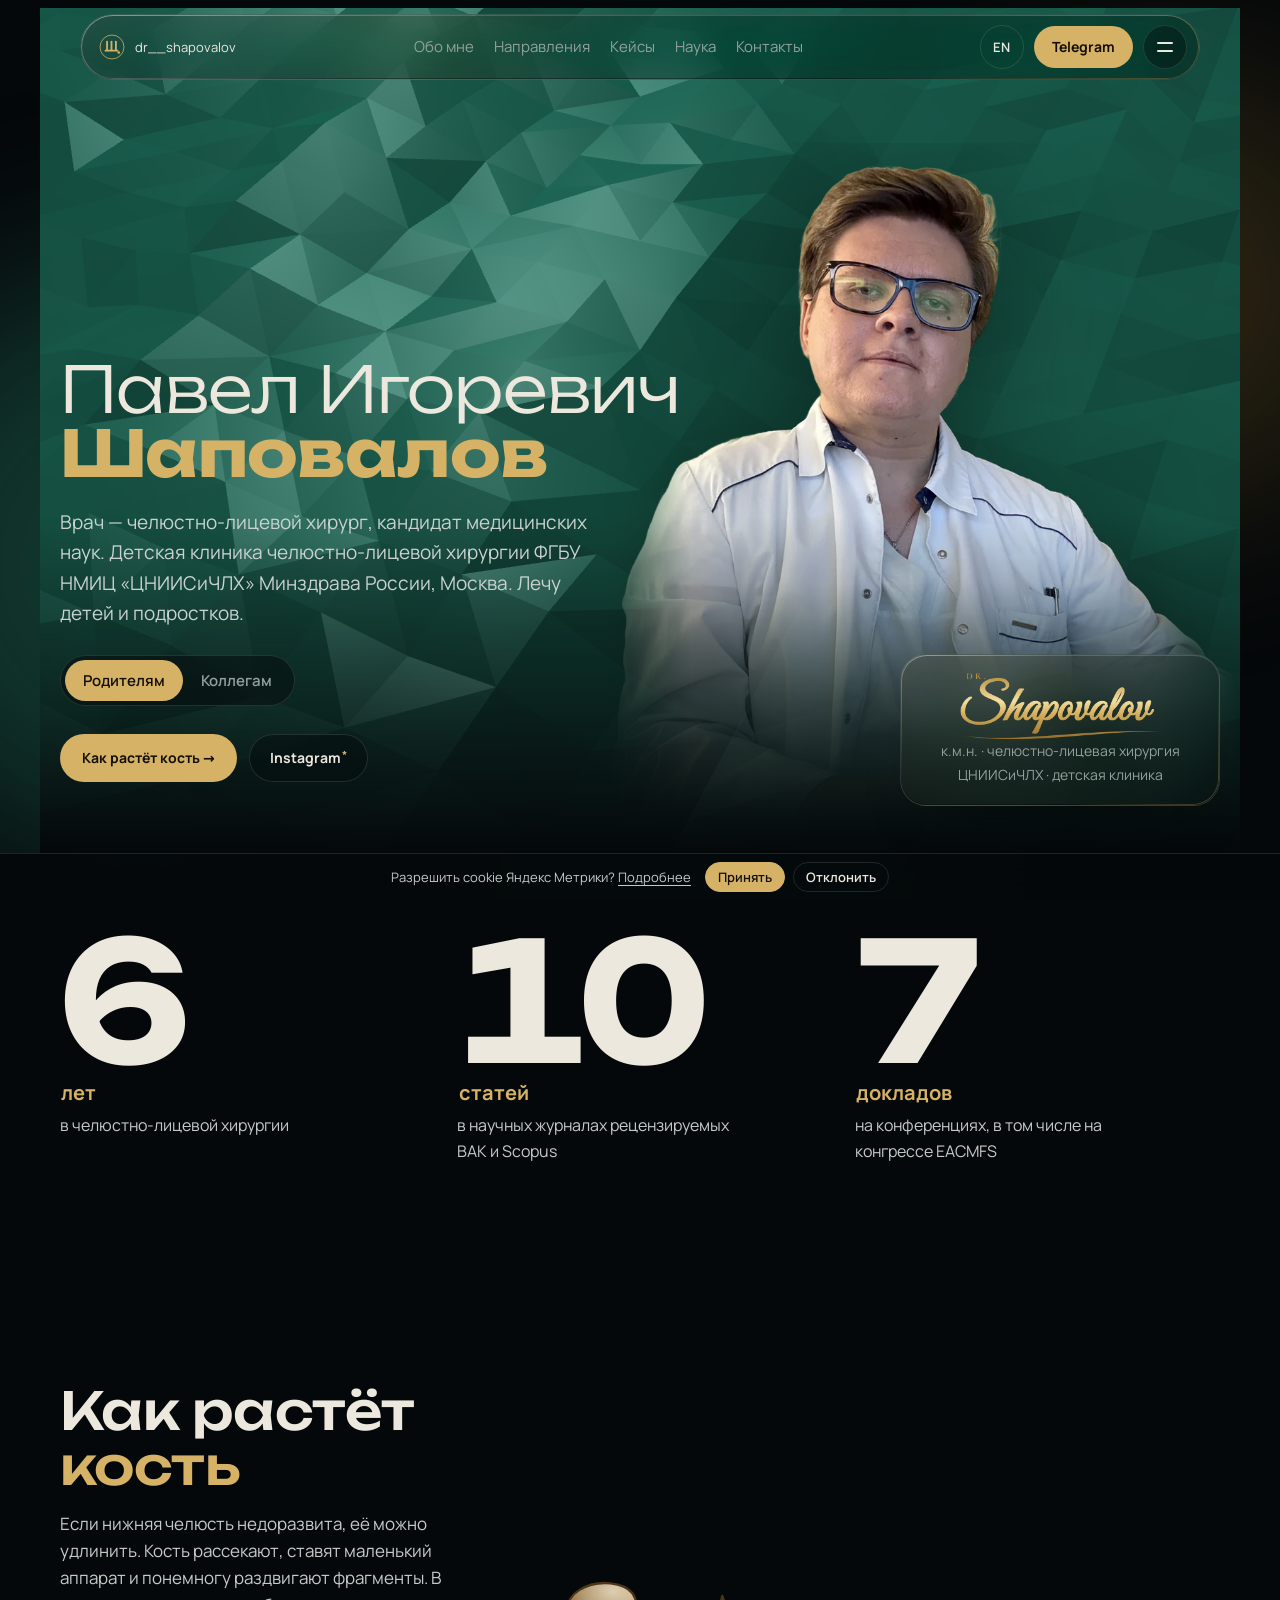
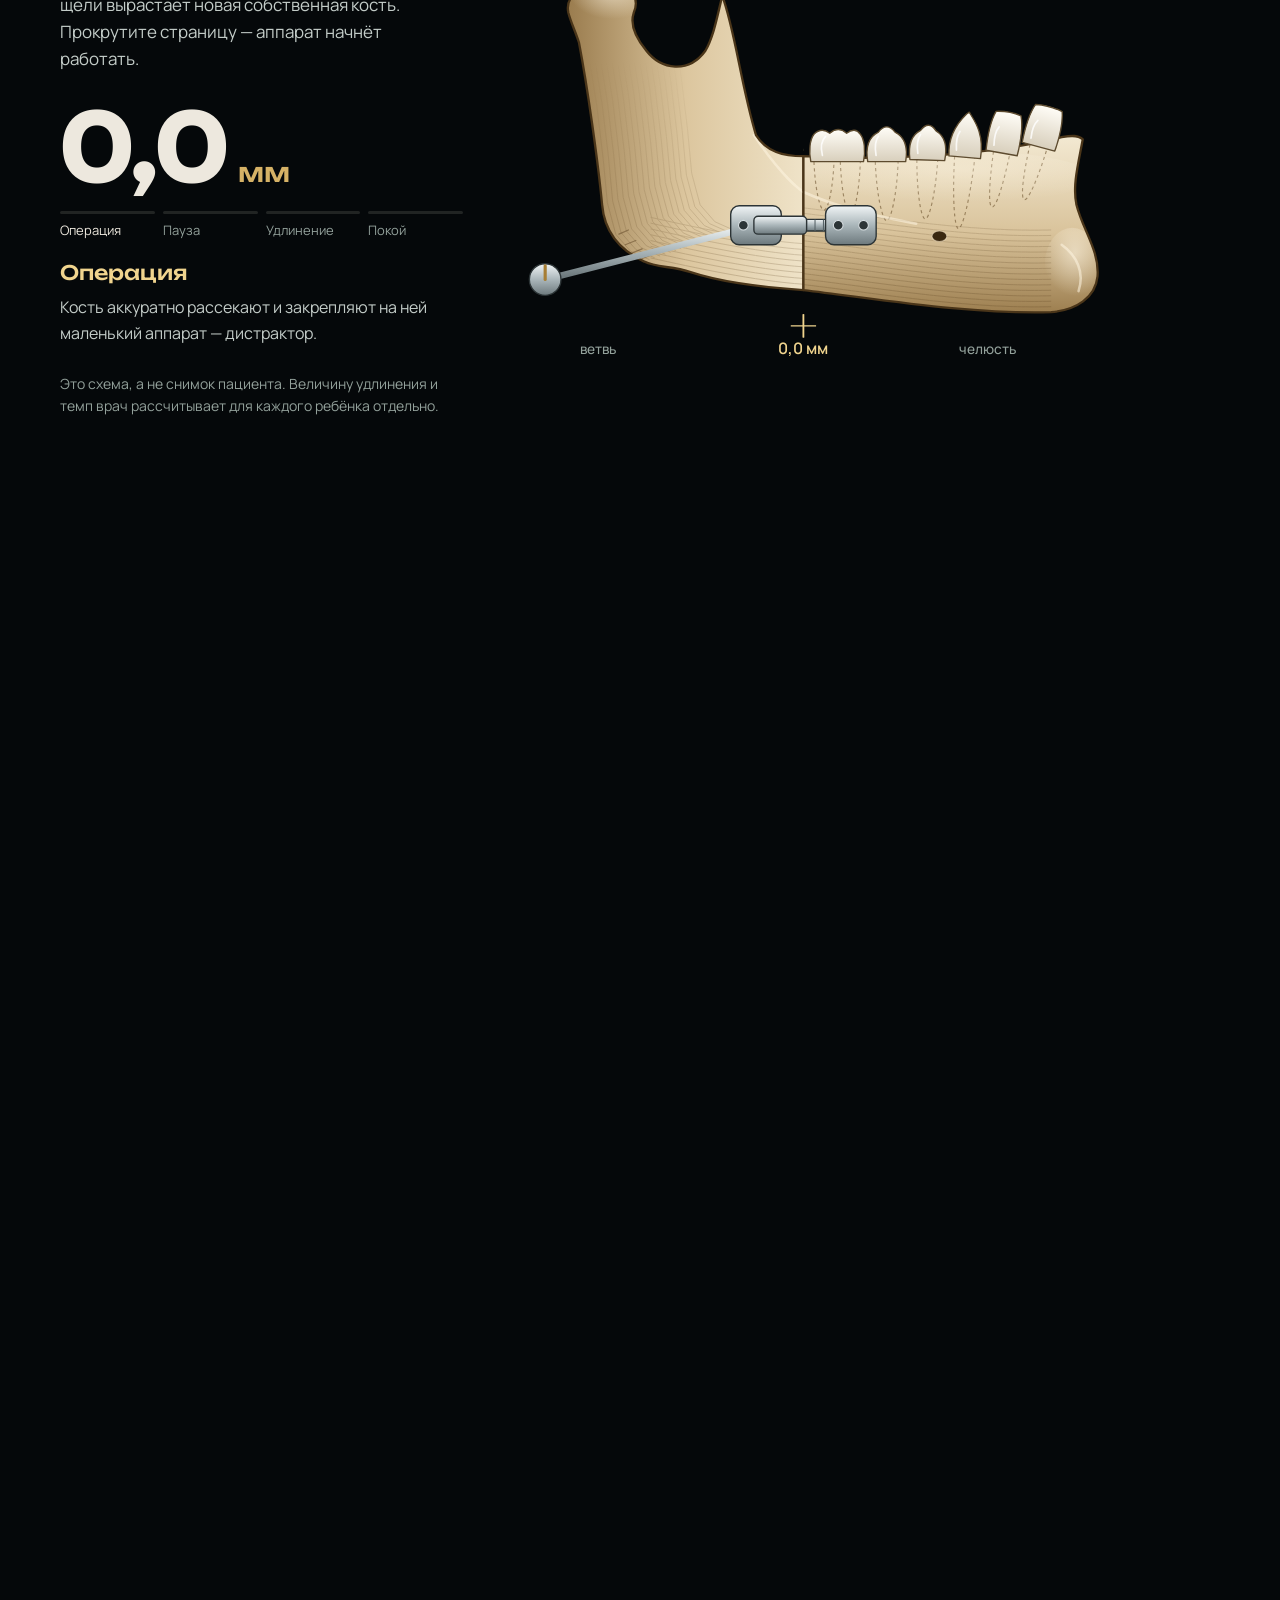
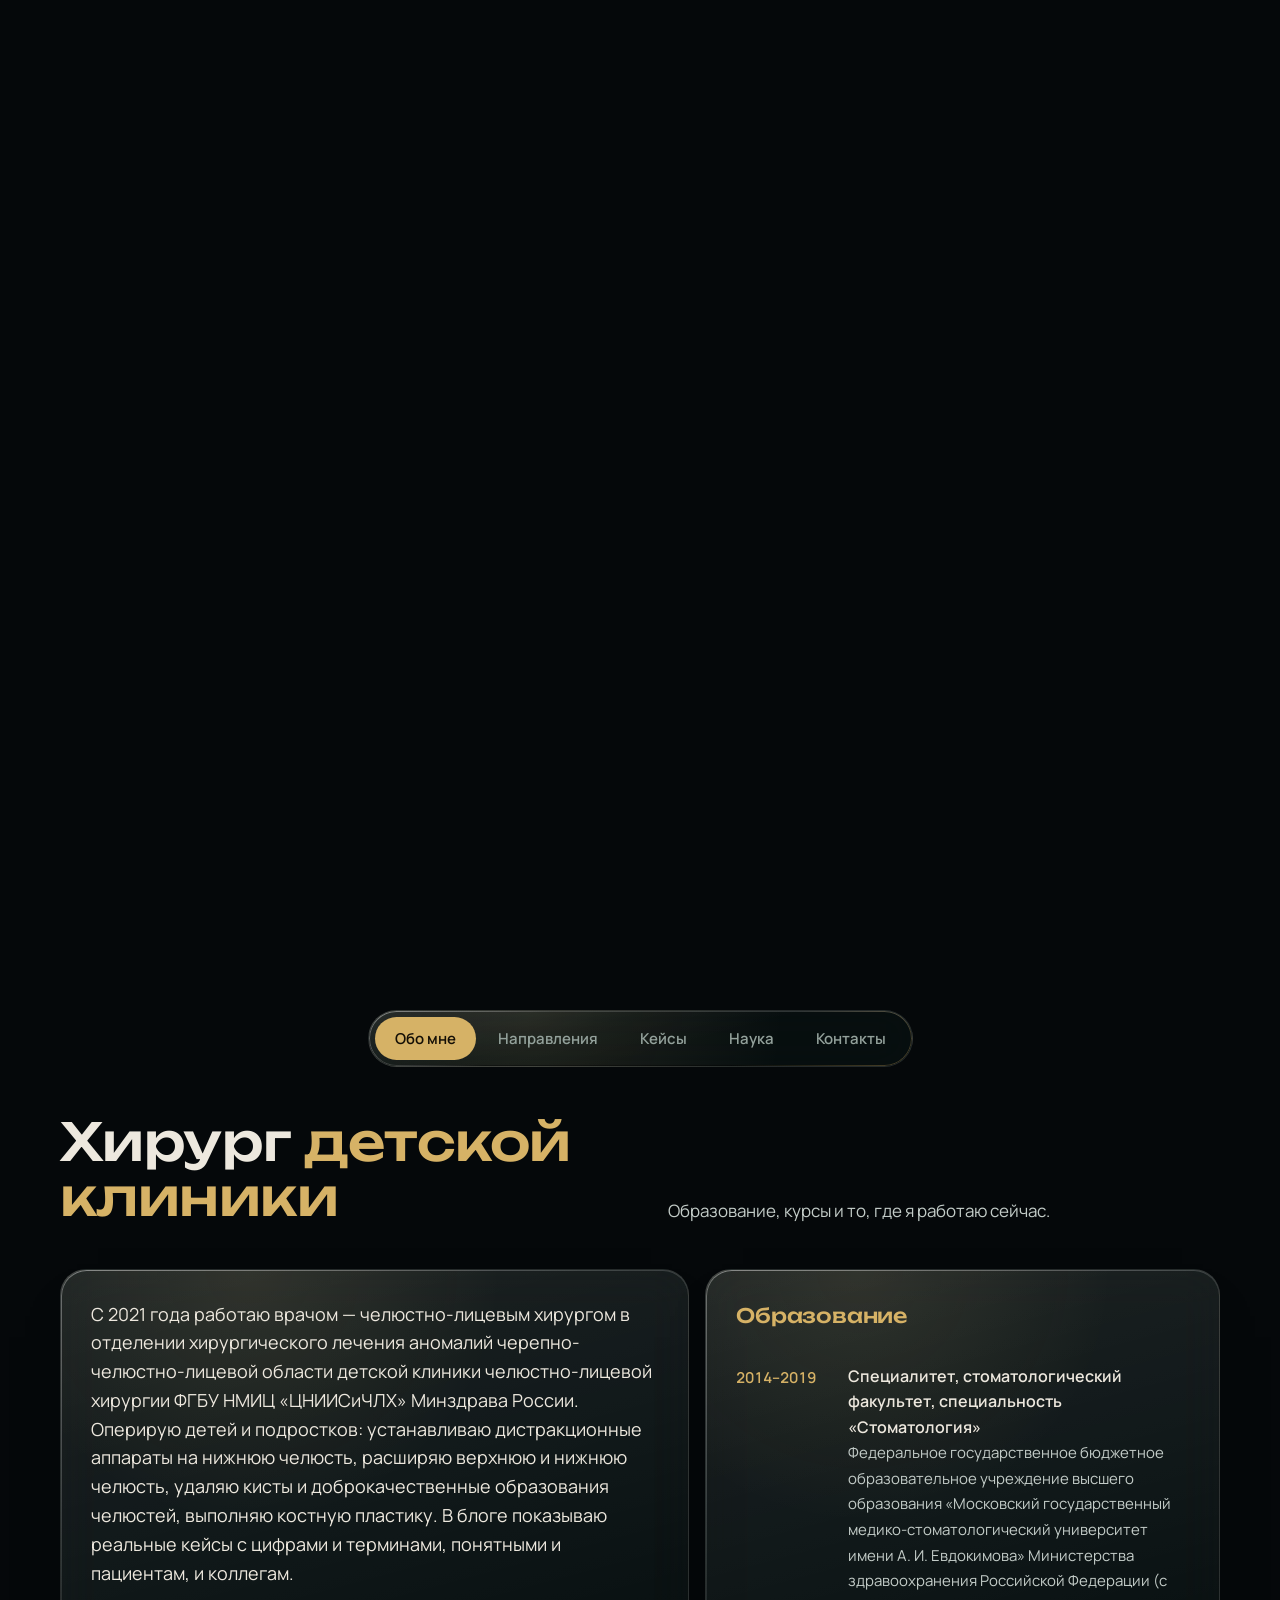
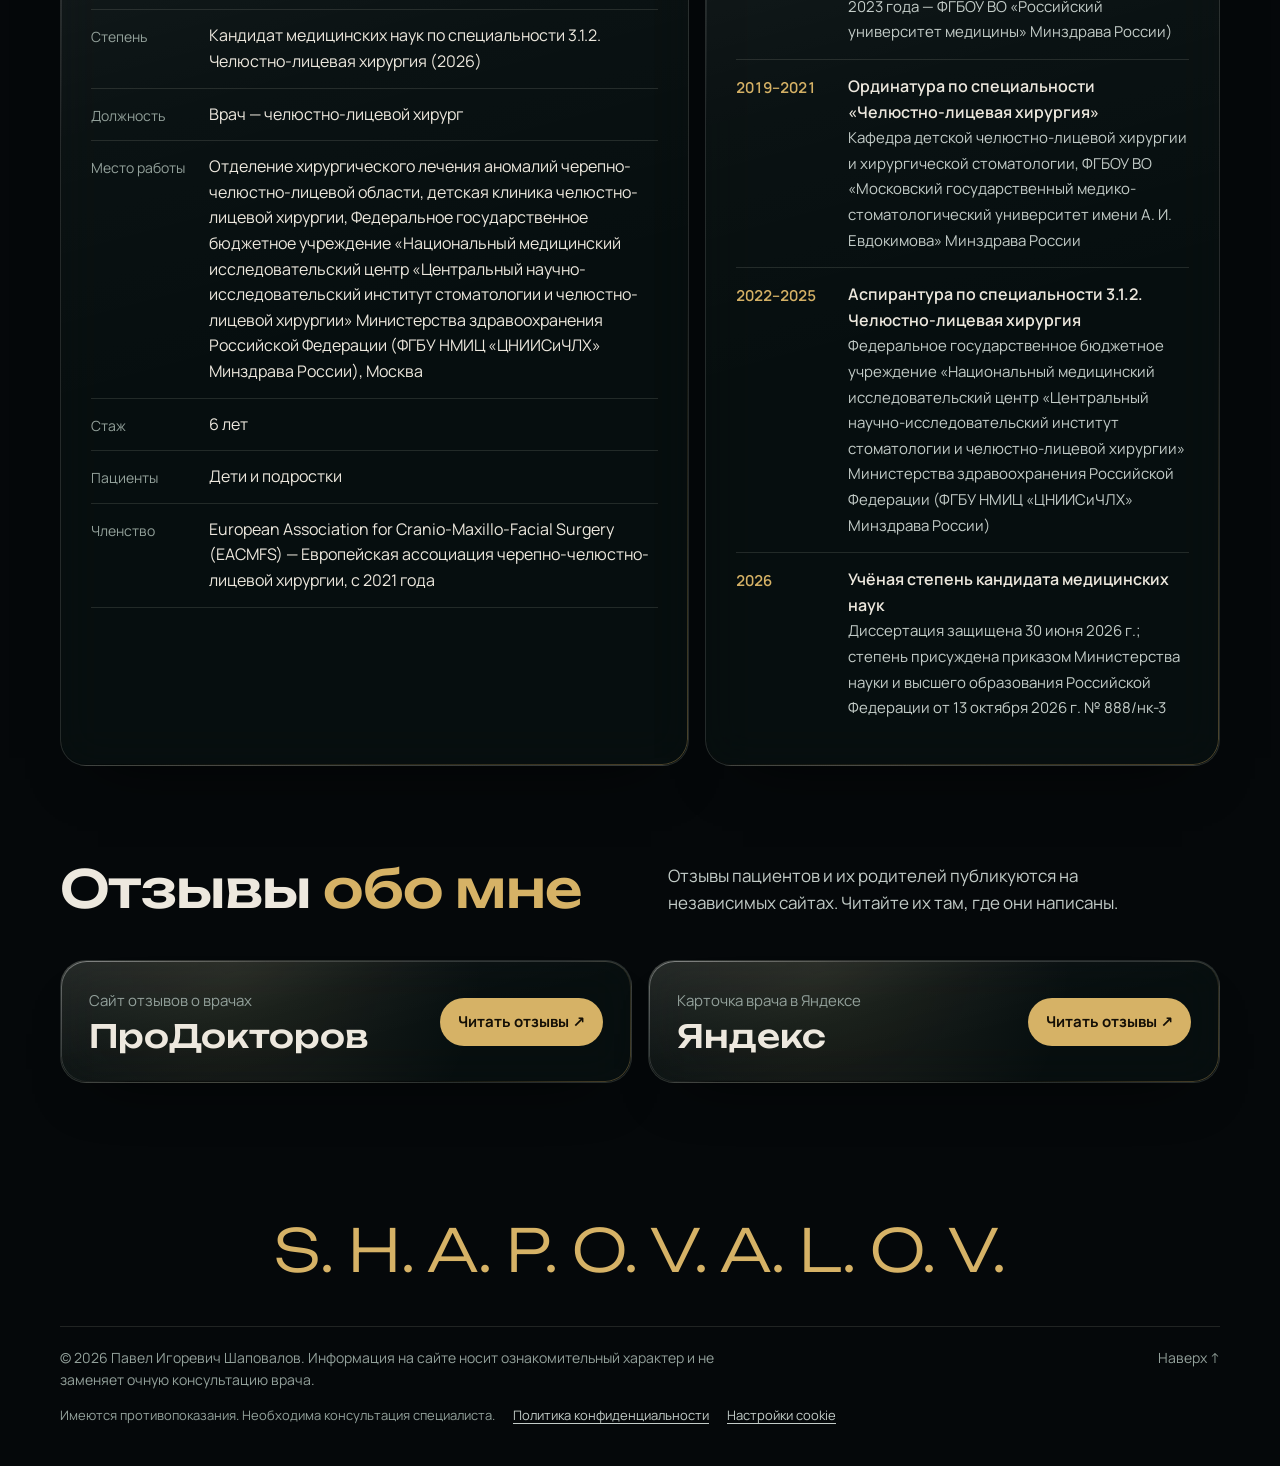
==== commit c151d3a9: "Главная: стили и код вынесены в отдельные файлы (страница вдвое легче для ИИ-поисковиков) Co-Authore" ====
--- a/index.html
+++ b/index.html
@@ -3,7 +3,7 @@
 <head>
 <meta charset="utf-8">
 <meta name="viewport" content="width=device-width, initial-scale=1, viewport-fit=cover">
-<meta http-equiv="Content-Security-Policy" content="default-src 'self'; base-uri 'none'; object-src 'none'; form-action 'none'; style-src 'self' 'unsafe-inline' https://fonts.googleapis.com; font-src 'self' https://fonts.gstatic.com; upgrade-insecure-requests; script-src 'self' 'sha256-n5CMcViWlVMIG9o9FeDu22Rmv7LNH5QQyWKpcSm724o=' https://mc.yandex.ru https://mc.yandex.com https://yastatic.net; img-src 'self' data: blob: https://mc.yandex.ru https://mc.yandex.com; connect-src 'self' https://mc.yandex.ru https://mc.yandex.com; frame-src https://yandex.ru blob: https://mc.yandex.ru https://mc.yandex.com; child-src blob: https://mc.yandex.ru https://mc.yandex.com">
+<meta http-equiv="Content-Security-Policy" content="default-src 'self'; base-uri 'none'; object-src 'none'; form-action 'none'; style-src 'self' 'unsafe-inline' https://fonts.googleapis.com; font-src 'self' https://fonts.gstatic.com; upgrade-insecure-requests; script-src 'self'  https://mc.yandex.ru https://mc.yandex.com https://yastatic.net; img-src 'self' data: blob: https://mc.yandex.ru https://mc.yandex.com; connect-src 'self' https://mc.yandex.ru https://mc.yandex.com; frame-src https://yandex.ru blob: https://mc.yandex.ru https://mc.yandex.com; child-src blob: https://mc.yandex.ru https://mc.yandex.com">
 <meta name="referrer" content="strict-origin-when-cross-origin">
 <link rel="canonical" href="https://drshapovalov.ru/">
 <link rel="alternate" hreflang="ru" href="https://drshapovalov.ru/">
@@ -29,600 +29,7 @@
 <title>Шаповалов Павел Игоревич — детский челюстно-лицевой хирург</title>
 <meta name="description" content="Детский челюстно-лицевой хирург, к.м.н., ЦНИИСиЧЛХ, Москва. Дистракционный остеогенез, кисты и опухоли челюстей, костная пластика. Клинические случаи.">
 <link rel="stylesheet" href="/fonts/fonts.css"><!-- Unbounded и Manrope (SIL OFL 1.1) лежат на сайте: посетители не обращаются к серверам Google -->
-<style>
-  /* Layout: a dark clinical instrument. Emerald wave field behind the hero, slow emerald/gold light
-     drifting under the whole page so every panel reads as liquid glass, gold for anything measured,
-     millimetres set in mono like readings on a device. One deliberate dark world.
-     All text comes from content.json; the admin panel edits that file. */
-  :root{
-    --void:#05080a;
-    --deep:#0a1513;
-    --emerald:#164236;
-    --ivory:#ede8de;
-    --mist:#93a19b;
-    --soft:#c3ccc8;
-    --line:rgba(237,232,222,.12);
-    --gold:#d6b266;
-    --gold-hi:#f0d48e;
-    --gold-lo:#a77e34;
-    --todo:#e6c987;
-    --display:'Unbounded','Arial Black',system-ui,sans-serif;
-    --text:'Manrope','Segoe UI',system-ui,-apple-system,sans-serif;
-    --mono:var(--text);   /* одна гарнитура для текста: моноширинный шрифт не используется */
-    color-scheme:dark;
-  }
-  /* lenis.css 1.3.27 (MIT), встроен: внешние стили в Artifact запрещены */
-  html.lenis, html.lenis body{height:auto}
-  .lenis:not(.lenis-autoToggle).lenis-stopped{overflow:clip}
-  .lenis [data-lenis-prevent]{overscroll-behavior:contain}
-  .lenis.lenis-smooth iframe{pointer-events:none}
-
-  *{box-sizing:border-box}
-  html{background:var(--void)}
-  body{background:var(--void); color:var(--ivory); font-family:var(--text); font-size:16px; line-height:1.6;
-    padding-inline:20px; padding-block:0 32px; -webkit-font-smoothing:antialiased; overflow-x:clip}
-  a{color:inherit; text-decoration:none}
-  :focus-visible{outline:2px solid var(--gold); outline-offset:3px; border-radius:8px}
-  p{margin:0}
-  .wrap{max-width:1160px; margin:0 auto; position:relative; z-index:1}
-  h1,h2,h3{font-family:var(--display); margin:0; text-wrap:balance; letter-spacing:-.01em}
-  h2{font-weight:500; font-size:clamp(30px,4.4vw,52px); line-height:1.05}
-  h2 em,h2 strong{font-style:normal; font-weight:inherit; color:var(--gold)}
-  .label{margin:0 0 14px; font-family:var(--mono); font-size:12px;  color:var(--gold)}
-
-  /* ambient light under the whole page: what the glass refracts */
-  .ambient{position:fixed; inset:0; z-index:0; pointer-events:none; overflow:hidden}
-  .ambient i{position:absolute; border-radius:50%; filter:blur(90px); opacity:.55}
-  .ambient i:nth-child(1){width:46vw; height:46vw; left:-12vw; top:30vh; background:#1b5a49}
-  .ambient i:nth-child(2){width:34vw; height:34vw; right:-8vw; top:8vh; background:#6b5420; opacity:.35}
-  .ambient i:nth-child(3){width:40vw; height:40vw; left:35vw; bottom:-18vw; background:#123a31}
-
-  /* liquid glass */
-  .glass{
-    --mx:30%; --my:0%;
-    position:relative; border-radius:26px; isolation:isolate;
-    background:
-      radial-gradient(420px circle at var(--mx) var(--my), rgba(240,212,142,.10), transparent 60%),
-      linear-gradient(165deg, rgba(255,255,255,.09), rgba(255,255,255,.015) 38%, rgba(255,255,255,0) 60%),
-      rgba(12,26,23,.42);
-    border:1px solid rgba(237,232,222,.13);
-    backdrop-filter:blur(22px) saturate(1.6); -webkit-backdrop-filter:blur(22px) saturate(1.6);
-    box-shadow:inset 0 1px 0 rgba(255,255,255,.16), inset 0 -1px 0 rgba(0,0,0,.35), 0 30px 60px -38px rgba(0,0,0,.85);
-  }
-  .glass::before{content:""; position:absolute; inset:0; border-radius:inherit; padding:1px; pointer-events:none; z-index:-1;
-    background:linear-gradient(140deg, rgba(255,255,255,.35), rgba(255,255,255,0) 30%, rgba(255,255,255,0) 70%, rgba(214,178,102,.35));
-    -webkit-mask:linear-gradient(#000 0 0) content-box, linear-gradient(#000 0 0); -webkit-mask-composite:xor; mask-composite:exclude}
-
-  /* nav */
-  .nav{position:fixed; z-index:30; left:50%; transform:translateX(-50%);
-    top:calc(env(safe-area-inset-top,0px) + 14px); width:min(1120px, calc(100% - 32px));
-    display:flex; align-items:center; justify-content:space-between; gap:16px; padding:10px 12px 10px 18px; border-radius:999px}
-  .brand{display:flex; align-items:center; gap:10px; font-family:var(--mono); font-size:13px}
-  .brand svg{width:26px; height:26px; color:var(--gold)}
-  .links{display:flex; gap:20px; font-size:15px; color:var(--mist)}
-  .links a{position:relative; padding-block:4px}
-  .links a::after{content:""; position:absolute; left:0; right:0; bottom:0; height:1px; background:var(--gold); transform:scaleX(0); transform-origin:left; transition:transform .35s}
-  .links a:hover{color:var(--ivory)} .links a:hover::after{transform:scaleX(1)}
-  .lang-sw{display:inline-grid; place-items:center; min-width:44px; height:44px; padding:0 10px; border-radius:999px; border:1px solid var(--line);
-    font-family:var(--mono); font-size:13px; font-weight:600; letter-spacing:.06em; color:var(--ivory); text-decoration:none}
-  .lang-sw:hover{border-color:var(--gold); color:var(--gold-hi)}
-  .menu-lang{font-size:.7em!important; opacity:.8}
-  .pill{display:inline-flex; align-items:center; gap:8px; padding:10px 18px; border-radius:999px; font-weight:700; font-size:14px;
-    background:var(--gold); color:#140f06; transition:background-color .2s, transform .2s}
-  .pill:hover{background:var(--gold-hi); transform:translateY(-1px)}
-  .pill:active{transform:translateY(0) scale(.98)}
-  .ghost{display:inline-flex; align-items:center; gap:8px; padding:12px 20px; border-radius:999px; font-weight:700; font-size:14px;
-    border:1px solid var(--line); background:rgba(5,8,10,.35); backdrop-filter:blur(10px); -webkit-backdrop-filter:blur(10px); transition:border-color .2s, color .2s}
-  .ghost:hover{border-color:var(--gold); color:var(--gold-hi)}
-
-  /* hero */
-  .hero{position:relative; margin-inline:-20px; min-height:min(94svh,900px); display:grid; align-items:end;
-    padding:140px 20px 72px; overflow:hidden; background:radial-gradient(120% 90% at 70% 30%, var(--emerald), var(--deep) 55%, var(--void))}
-  #waves{position:absolute; inset:0; z-index:0}
-  .hero::after{content:""; position:absolute; inset:auto 0 0 0; height:40%; z-index:1; background:linear-gradient(180deg,transparent,var(--void)); pointer-events:none}
-  .hero-in{position:relative; z-index:2; max-width:1160px; width:100%; margin:0 auto; display:grid; grid-template-columns:1.3fr .7fr; gap:40px; align-items:end}
-  .hero-in > *{min-width:0}
-  .hero h1{font-weight:300; font-size:clamp(30px,8.2vw,64px); line-height:1}
-  .hero h1 .given{white-space:nowrap}
-  .hero h1 b{display:block; font-weight:700; color:var(--gold)}
-  .lede{margin-top:22px; font-size:19px; color:#c9d2ce; max-width:46ch}
-  .actions{display:flex; flex-wrap:wrap; gap:12px; margin-top:28px}
-  .pill.big{padding:13px 22px; font-size:14px}
-  .card-id{padding:22px; display:flex; flex-direction:column; gap:16px; align-items:center; text-align:center}
-  .portrait{width:min(220px,100%); aspect-ratio:1; border-radius:50%; padding:4px; background:conic-gradient(from 210deg,var(--gold-hi),var(--gold-lo),var(--gold-hi),var(--gold-lo),var(--gold-hi))}
-  .portrait img{display:block; width:100%; height:100%; border-radius:50%; object-fit:cover; object-position:50% 30%; background:var(--deep)}
-  .signature{width:min(240px,100%); height:auto; display:block; margin-inline:auto}
-  /* фото во весь рост без фона: встаёт из нижнего края первого экрана, низ и бока растворяются */
-  .hero-fig{position:absolute; z-index:1; bottom:0; right:max(0px, calc((100% - 1160px) / 2 - 30px)); height:min(84%, 780px); width:auto; max-width:none;
-    pointer-events:none; user-select:none;
-    -webkit-mask-image:linear-gradient(180deg,#000 62%,transparent 97%),linear-gradient(90deg,transparent,#000 14%,#000 86%,transparent);
-    -webkit-mask-composite:source-in; mask-image:linear-gradient(180deg,#000 62%,transparent 97%),linear-gradient(90deg,transparent,#000 14%,#000 86%,transparent); mask-composite:intersect;
-    filter:drop-shadow(0 30px 60px rgba(0,0,0,.45))}
-  .hero.has-fig .portrait{display:none}
-  /* фото «дышит»: еле заметно поднимается и опускается; translate/scale не мешают transform от GSAP */
-  @keyframes breathe{0%{translate:0 0; scale:1}50%{translate:0 -7px; scale:1.012}100%{translate:0 0; scale:1}}
-  .hero-fig{transform-origin:50% 100%; animation:breathe 7s ease-in-out infinite}
-  @media (prefers-reduced-motion:reduce){.hero-fig{animation:none}}
-  .hero.has-fig .card-id{justify-self:end; width:min(320px,100%); padding:18px 20px; gap:8px; transform:translateY(24px)}
-  .hero.has-fig .signature{width:200px}
-  .id-meta{font-family:var(--mono); font-size:14px; color:var(--mist); line-height:1.7}
-
-  /* огромные цифры: число на пол-экрана, единица золотом, подпись под ним */
-  .readings{display:grid; grid-template-columns:repeat(3,1fr); gap:32px; margin-top:80px; position:relative; z-index:3}
-  .reading{display:flex; flex-direction:column; gap:12px; min-width:0}
-  .val{font-family:var(--display); font-weight:700; font-size:clamp(96px,13vw,196px); line-height:.8; letter-spacing:-.05em; white-space:nowrap; font-variant-numeric:tabular-nums}
-  .val small{display:block; margin:18px 0 0 .06em; font-family:var(--text); font-size:20px; font-weight:700; letter-spacing:0; color:var(--gold)}
-  .val .arr{color:var(--gold)}
-  .reading .lbl{font-size:16px; color:var(--soft); max-width:28ch}
-
-  /* аудитория: родителям / коллегам */
-  .aud{position:relative; display:inline-flex; margin-top:26px; padding:4px; border-radius:999px; border:1px solid var(--line);
-    background:rgba(5,8,10,.45); backdrop-filter:blur(10px); -webkit-backdrop-filter:blur(10px)}
-  .aud button{position:relative; z-index:1; font:600 15px var(--text); color:var(--mist); background:none; border:0; padding:10px 18px; border-radius:999px; cursor:pointer; transition:color .25s}
-  .aud button[aria-checked="true"]{color:#140f06}
-  .aud-ink{position:absolute; z-index:0; top:4px; bottom:4px; left:4px; width:0; border-radius:999px; background:var(--gold)}
-  @media (hover:hover) and (pointer:fine){ .aud button[aria-checked="false"]:hover{color:var(--ivory)} }
-
-  /* дистракция при прокрутке */
-  /* min-height, а не height: если схема не влезает в низкий экран (встроенные браузеры Threads, Instagram), секция растёт, а не наезжает на следующую */
-  .dx{position:relative; z-index:2; min-height:100svh; margin-top:110px}
-  .dx-pin{min-height:100svh; display:grid; grid-template-columns:minmax(0,.72fr) minmax(0,1.28fr); grid-template-areas:"head fig" "read fig";
-    grid-template-rows:auto 1fr; column-gap:40px; row-gap:8px; align-content:center; padding-block:110px 40px}
-  .dx-head{grid-area:head; align-self:end}
-  .dx-head p{margin-top:16px; color:var(--soft); font-size:17px; max-width:44ch}
-  .dx-fig{grid-area:fig; margin:0; min-width:0; align-self:center}
-  .dx-svg{display:block; width:100%; height:auto; overflow:visible}
-  .dx-read{grid-area:read; align-self:start; min-width:0}
-  .dx-mm{margin-top:26px; font-family:var(--display); font-weight:700; font-size:clamp(64px,7.4vw,104px); line-height:.85; letter-spacing:-.04em; font-variant-numeric:tabular-nums; white-space:nowrap}
-  .dx-mm small{margin-left:12px; font-size:max(.28em, 13px); font-weight:500; letter-spacing:0; color:var(--gold)}
-  .dx-steps{list-style:none; margin:24px 0 0; padding:0; display:grid; grid-template-columns:repeat(4,minmax(0,1fr)); gap:8px}
-  .dx-steps li{display:flex; flex-direction:column; gap:8px; font-size:13px; line-height:1.3; color:var(--mist); transition:color .25s}
-  .dx-steps li.on{color:var(--ivory)}
-  .dx-steps i{display:block; height:3px; border-radius:3px; background:rgba(237,232,222,.12); overflow:hidden}
-  .dx-steps i b{display:block; height:100%; background:var(--gold); transform-origin:left; transform:scaleX(var(--f,0))}
-  .dx-now{margin-top:18px; min-height:6.6em}
-  .dx-now b{display:block; font-family:var(--display); font-weight:500; font-size:20px; color:var(--gold-hi)}
-  .dx-now p{margin-top:6px; color:var(--soft); font-size:16px; max-width:46ch}
-  .dx-note{margin-top:10px; font-size:14px; color:var(--mist); max-width:52ch}
-  .dx-range{display:flex; flex-direction:column; gap:8px; margin-top:16px; font-size:14px; color:var(--mist)}
-  .dx-range input{width:100%; accent-color:var(--gold)}
-  .dx-svg .jaw .outline{fill:none; stroke:#4a3519; stroke-width:2.2; stroke-linejoin:round}
-  .dx-svg .hatch{fill:none; stroke:#5c4322; stroke-width:.8; opacity:.38}
-  .dx-svg .rough{fill:none; stroke:#5c4322; stroke-width:1.2; stroke-linecap:round; opacity:.5}
-  .dx-svg .ridge{fill:none; stroke:#fff6e2; stroke-width:2.4; stroke-linecap:round; opacity:.55}
-  .dx-svg .root path{fill:none; stroke:#6e5430; stroke-width:1.1; stroke-dasharray:3 3; opacity:.6}
-  .dx-svg .foramen{fill:#3a2810; stroke:#fff1d6; stroke-width:1; stroke-opacity:.5}
-  .dx-svg .enamel{fill:url(#jen); stroke:#5d4b2f; stroke-width:1.3; stroke-linejoin:round}
-  .dx-svg .shine{fill:none; stroke:#fff; stroke-width:1.6; stroke-linecap:round; opacity:.8}
-  .dx-svg .steel{fill:url(#jsteel); stroke:#2c3436; stroke-width:1.3}
-  .dx-svg .screw{fill:#2c3436; stroke:#d6dde0; stroke-width:1}
-  .dx-svg .dim{stroke:var(--gold-hi); stroke-width:1.4}
-  .dx-svg .dim-t{fill:var(--gold-hi); font:600 15px var(--text)}
-  .dx-svg .lbl-t{fill:var(--mist); font:500 13px var(--text)}
-
-  /* полноэкранное меню */
-  .burger{position:relative; width:44px; height:44px; flex:none; border-radius:50%; border:1px solid var(--line); background:rgba(5,8,10,.35); cursor:pointer; display:grid; place-items:center; color:var(--ivory)}
-  .burger span{position:absolute; left:13px; right:13px; height:1.6px; border-radius:2px; background:currentColor; transition:transform .3s cubic-bezier(.23,1,.32,1)}
-  .burger span:nth-child(1){transform:translateY(-4px)} .burger span:nth-child(2){transform:translateY(4px)}
-  .burger[aria-expanded="true"] span:nth-child(1){transform:rotate(45deg)} .burger[aria-expanded="true"] span:nth-child(2){transform:rotate(-45deg)}
-  .sr{position:absolute; width:1px; height:1px; overflow:hidden; clip:rect(0 0 0 0); white-space:nowrap}
-  .nav-end{display:flex; align-items:center; gap:10px}
-  body.menu-open .nav{z-index:70}
-  .menu{position:fixed; inset:0; z-index:60; display:flex; flex-direction:column; overflow-y:auto; background:var(--void);
-    padding:calc(env(safe-area-inset-top,0px) + 110px) 28px calc(env(safe-area-inset-bottom,0px) + 32px)}
-  .menu-aura{position:fixed; inset:0; z-index:-1; overflow:hidden; pointer-events:none}
-  .menu-aura i{position:absolute; border-radius:50%; filter:blur(80px)}
-  .menu-aura i:nth-child(1){width:70vmax; height:70vmax; left:-25vmax; top:-20vmax; background:#17614c; opacity:.8}
-  .menu-aura i:nth-child(2){width:55vmax; height:55vmax; right:-20vmax; bottom:-25vmax; background:#7a5c1f; opacity:.7}
-  .menu-aura i:nth-child(3){width:45vmax; height:45vmax; left:30vw; top:35vh; background:#0d4a52; opacity:.75}
-  .menu-in{position:relative; width:min(1120px,100%); margin-inline:auto; display:flex; flex-direction:column; gap:clamp(12px,2.2vh,24px)}
-  .menu-in > a,.menu-group > a{font-family:var(--display); font-weight:500; font-size:clamp(24px,min(4.2vw,6.4vh),50px); line-height:1.05; letter-spacing:.16em; text-transform:uppercase; width:max-content; max-width:100%}
-  .menu-sub{list-style:none; margin:4px 0 6px; padding:0; display:grid; gap:12px}
-  .menu-sub a{display:inline-flex; align-items:center; gap:14px; font-size:clamp(15px,1.5vw,19px); font-weight:600; letter-spacing:.08em}
-  .orb{width:30px; height:30px; flex:none; border-radius:50%; background:radial-gradient(circle at 34% 30%, #f6e2a8, var(--o1,#2f8f72) 46%, #071a15 100%)}
-  .menu-sub li:nth-child(3n+2) .orb{--o1:#c99a3c} .menu-sub li:nth-child(3n) .orb{--o1:#1f6f7a}
-  .menu-foot{position:relative; width:min(1120px,100%); margin:auto auto 0; padding-top:36px; display:flex; flex-wrap:wrap; gap:12px 28px; font-size:16px; color:var(--soft)}
-  .menu-foot a{color:var(--ivory)}
-  @media (hover:hover) and (pointer:fine){ .menu a:hover{color:var(--gold-hi)} .burger:hover{border-color:var(--gold)} }
-
-  /* карта */
-  .map{margin-top:16px; display:grid; grid-template-columns:minmax(0,1.3fr) minmax(0,.7fr); overflow:hidden; padding:0}
-  .map-frame{position:relative; min-height:360px; border-radius:26px 0 0 26px; overflow:hidden;
-    background:radial-gradient(60% 70% at 30% 30%, rgba(31,122,95,.55), transparent 70%), radial-gradient(50% 60% at 80% 80%, rgba(122,92,31,.45), transparent 70%), #07110f}
-  .map-frame iframe{position:absolute; inset:0; width:100%; height:100%; border:0; filter:invert(.92) hue-rotate(170deg) saturate(.65) brightness(.92)}
-  .map-frame.on::after{content:""; position:absolute; inset:0; pointer-events:none; background:rgba(22,90,70,.35); mix-blend-mode:color}
-  .map-pin{position:absolute; left:50%; top:50%; width:74px; transform:translate(-50%,-88%); color:var(--gold)}
-  .map-pin svg{display:block; width:100%; height:auto}
-  .map-ring{position:absolute; left:50%; top:50%; width:120px; height:40px; margin:-20px 0 0 -60px; border-radius:50%; border:1.5px solid rgba(214,178,102,.6)}
-  .map-frame.on .map-pin,.map-frame.on .map-ring{display:none}
-  .map-info{padding:32px 30px; display:flex; flex-direction:column; gap:14px; justify-content:center}
-  .map-info b{font-family:var(--display); font-weight:500; font-size:22px; line-height:1.25}
-  .map-info p{color:var(--soft)}
-  .map-acts{display:flex; flex-wrap:wrap; gap:10px; margin-top:6px}
-  .map-note{color:var(--gold-hi); font-size:15px}
-  @media (prefers-reduced-motion:no-preference){
-    .map-ring{animation:ping 2.4s cubic-bezier(.23,1,.32,1) infinite}
-    .aud-ink{transition:left .35s cubic-bezier(.23,1,.32,1), width .35s cubic-bezier(.23,1,.32,1)}
-    .menu-aura i:nth-child(1){animation:drift1 22s ease-in-out infinite alternate}
-    .menu-aura i:nth-child(2){animation:drift2 26s ease-in-out infinite alternate}
-    .menu-aura i:nth-child(3){animation:drift1 30s ease-in-out infinite alternate-reverse}
-  }
-  @keyframes ping{from{transform:scale(.4); opacity:1} to{transform:scale(1.4); opacity:0}}
-
-  .marquee{margin-inline:-20px; overflow:hidden; border-block:1px solid var(--line); padding-block:16px; margin-top:96px; position:relative; z-index:1}
-  .marquee-track{display:flex; width:max-content}
-  .marquee-track span{display:flex; align-items:center; gap:26px; padding-right:26px; white-space:nowrap; font-family:var(--mono); font-size:13px;  color:var(--mist)}
-  .marquee-track i{width:5px; height:5px; border-radius:50%; background:var(--gold); display:inline-block}
-
-  /* section tabs: one panel open at a time */
-  .tabbar-wrap{position:sticky; top:calc(env(safe-area-inset-top,0px) + 84px); z-index:20; display:flex; justify-content:center; margin-top:56px}
-  .tabbar{position:relative; display:flex; gap:2px; padding:6px; border-radius:999px; max-width:100%; overflow-x:auto; scrollbar-width:none}
-  .tabbar::-webkit-scrollbar{display:none}
-  .tabbar button{position:relative; z-index:1; flex:none; white-space:nowrap; font:600 15px var(--text); color:var(--mist); background:none; border:0;
-    padding:11px 20px; border-radius:999px; cursor:pointer; transition:color .35s}
-  .tabbar button:hover{color:var(--ivory)}
-  .tabbar button[aria-selected="true"]{color:#140f06}
-  .t-short{display:none}
-  .tab-ink{position:absolute; z-index:0; top:6px; bottom:6px; left:0; width:0; border-radius:999px;
-    background:var(--gold)}
-  .stage{padding-top:48px; min-height:70vh; scroll-margin-top:150px}
-  .tabpanel{scroll-margin-top:160px}
-  .sub-block{padding-top:96px; scroll-margin-top:160px}
-  .head{display:grid; grid-template-columns:1fr 1fr; gap:24px 56px; align-items:end; margin-bottom:44px}
-  .head > *{min-width:0}
-  .head p{color:var(--soft); max-width:52ch; font-size:17px}
-
-  .term{font:inherit; color:var(--ivory); background:none; border:0; padding:0; cursor:help; border-bottom:1px dashed var(--gold)}
-  .term:hover,.term[aria-expanded="true"]{color:var(--gold-hi)}
-  .tip{position:fixed; z-index:50; width:min(320px,calc(100vw - 32px)); padding:16px 18px; border-radius:18px; font-size:14px; line-height:1.5;
-    background:rgba(10,21,19,.9); border:1px solid rgba(214,178,102,.35); color:var(--ivory); backdrop-filter:blur(14px); -webkit-backdrop-filter:blur(14px);
-    opacity:0; transform:translateY(6px); transition:opacity .2s, transform .2s; pointer-events:none}
-  .tip.on{opacity:1; transform:none}
-  /* Instagram: пометка «*» и пояснение о Meta при наведении (ст. 4 закона «О СМИ») */
-  .meta-star{color:var(--gold); font-size:.8em; line-height:0; vertical-align:.35em; margin-left:1px}
-  .meta-term{font:inherit; color:inherit; background:none; border:0; padding:0; cursor:help; border-bottom:1px dashed var(--gold)}
-  .meta-term:hover,.meta-term[aria-expanded="true"]{color:var(--gold-hi)}
-  .tip b{display:block; font-family:var(--display); font-weight:500; font-size:16px; color:var(--gold-hi); margin-bottom:6px}
-  .todo{display:inline-block; padding:3px 10px; border-radius:8px; border:1px dashed var(--todo); color:var(--todo); background:rgba(214,178,102,.08); font-size:13px; font-weight:600}
-
-  /* about */
-  .about-grid{display:grid; grid-template-columns:1.1fr .9fr; gap:16px}
-  .about-grid > *{min-width:0}
-  .panel{padding:30px}
-  .panel h3{font-family:var(--display); font-weight:500; font-size:20px;  color:var(--gold); margin-bottom:18px}
-  .intro-text{color:var(--ivory); font-size:18px}
-  dl.facts{margin:22px 0 0; display:grid; grid-template-columns:max-content 1fr; border-top:1px solid var(--line)}
-  .facts dt,.facts dd{margin:0; padding:13px 0; border-bottom:1px solid var(--line)}
-  .facts dt{font-family:var(--mono); font-size:14px;  color:var(--mist); padding-right:24px; padding-top:16px}
-  .facts dd{min-width:0; font-size:16px}
-  .timeline{list-style:none; margin:0; padding:0; display:flex; flex-direction:column}
-  .timeline li{display:grid; grid-template-columns:96px 1fr; gap:16px; padding:14px 0; border-bottom:1px solid var(--line)}
-  .timeline li:last-child{border-bottom:0}
-  .timeline .y{font-family:var(--mono); font-size:15px; font-weight:600; font-variant-numeric:tabular-nums; color:var(--gold); padding-top:2px}
-  .timeline b{display:block; font-weight:600}
-  .timeline span{color:var(--soft); font-size:15px}
-  .courses{grid-column:1 / -1}
-  .course-grid{display:grid; grid-template-columns:repeat(3,1fr); gap:12px}
-  .course{padding:18px; border-radius:18px; border:1px solid var(--line); background:rgba(255,255,255,.02); display:flex; flex-direction:column; gap:6px; min-width:0}
-  .course .y{font-family:var(--mono); font-size:14px; color:var(--gold)}
-  .course b{font-weight:600; line-height:1.35}
-  .course span{color:var(--soft); font-size:15px}
-
-  /* directions */
-  .dirs{display:grid; grid-template-columns:repeat(3,1fr); gap:14px}
-  .dir{padding:28px 26px; display:flex; flex-direction:column; gap:12px; min-width:0; transition:transform .5s cubic-bezier(.2,.7,.2,1)}
-  .dir:hover{transform:translateY(-6px)}
-  .dir .idx{font-family:var(--mono); font-size:12px; color:var(--gold); letter-spacing:.14em}
-  .dir h3{font-weight:500; font-size:22px; line-height:1.15}
-  .dir p{color:var(--soft); font-size:16px}
-  .dir .go{margin-top:auto; padding-top:10px; font-size:15px; font-weight:700; color:var(--gold-hi)}
-
-  /* cases */
-  .cases{display:flex; flex-direction:column; gap:16px}
-  .case{display:grid; grid-template-columns:minmax(0,1.05fr) minmax(0,.95fr); gap:36px; padding:36px; scroll-margin-top:100px}
-  .case-text{display:flex; flex-direction:column; gap:16px; min-width:0}
-  .tags{display:flex; flex-wrap:wrap; gap:8px}
-  .tag{font-family:var(--mono); font-size:13px;  padding:5px 11px; border-radius:999px; border:1px solid var(--line); color:var(--mist)}
-  .tag:first-child{border-color:rgba(214,178,102,.45); color:var(--gold-hi)}
-  .case h3{font-weight:500; font-size:clamp(22px,2.6vw,30px); line-height:1.15}
-  .case ul{margin:0; padding:0; list-style:none; display:flex; flex-direction:column; gap:10px}
-  .case li{position:relative; padding-left:22px; color:var(--ivory); font-size:17px}
-  .case li::before{content:""; position:absolute; left:0; top:.8em; width:12px; height:1px; background:var(--gold)}
-  .case li strong{color:var(--ivory); font-weight:600}
-  .case-gal{grid-column:1 / -1; display:grid; grid-template-columns:repeat(auto-fit,minmax(min(100%,300px),1fr)); gap:16px; margin:0}
-  .case-gal figure{margin:0; display:flex; flex-direction:column; gap:10px; min-width:0}
-  .case-gal button{display:block; width:100%; padding:0; border:0; background:none; cursor:zoom-in; border-radius:18px; overflow:hidden}
-  .case-gal img{display:block; width:100%; height:auto; transition:transform .5s cubic-bezier(.2,.8,.2,1)}
-  .case-gal button:hover img{transform:scale(1.02)}
-  .case-gal button:focus-visible{outline:2px solid var(--gold); outline-offset:4px}
-  .case-gal figcaption{font-size:14px; color:var(--mist)}
-  /* много снимков разной высоты: колонки без пустот вместо сетки */
-  .case-gal.many{display:block; columns:2 300px; column-gap:16px}
-  .case-gal.many figure{break-inside:avoid; margin-bottom:16px}
-  /* фото из операционной размыто, как этапы операции; открывается крупно по нажатию */
-  .case-gal button.sens{position:relative}
-  .case-gal button.sens img{filter:blur(16px) saturate(.35) brightness(.7)}
-  .sens-note{position:absolute; inset:auto 14px 14px 14px; padding:10px 14px; border-radius:12px; background:rgba(10,21,19,.78); color:var(--ivory); font-size:14px; text-align:center}
-  .viz.solo{align-self:start}   /* кейс без графика: блок с цифрой не растягивается на всю высоту */
-  .case-more{align-self:flex-start; color:var(--gold-hi); font-weight:700; border-bottom:1px solid rgba(214,178,102,.4)}
-  .case-more:hover{color:var(--gold)}
-  .case-note{grid-column:1 / -1; font-size:13px; color:var(--mist); margin-top:-12px}
-  .lb.clean .lb-fig img{background:none; box-shadow:none}
-  .viz{padding:26px; border-radius:20px; background:rgba(5,8,10,.5); border:1px solid var(--line); display:flex; flex-direction:column; gap:20px; min-width:0}
-  .viz .big{font-family:var(--display); font-weight:500; font-size:clamp(46px,6vw,76px); line-height:.95; font-variant-numeric:tabular-nums}
-  .viz .big small{font-family:var(--mono); font-size:15px; color:var(--gold); margin-left:8px}
-  .viz .big .arr{color:var(--gold); font-weight:300}
-  .viz .cap{font-size:14px; color:var(--mist); margin-top:-10px}
-  .bars{display:flex; flex-direction:column; gap:13px}
-  .bar{display:grid; grid-template-columns:104px 1fr 64px; gap:12px; align-items:center; font-size:14px}
-  .bar .n{color:var(--mist)} .bar .v{text-align:right; font-family:var(--mono)}
-  .rail{height:8px; border-radius:99px; background:rgba(237,232,222,.06); overflow:hidden}
-  .fill{display:block; height:100%; width:var(--w); border-radius:99px; transform-origin:left; background:rgba(214,178,102,.32)}
-  .fill.on{background:linear-gradient(90deg,var(--gold-lo),var(--gold-hi))}
-  .scale{display:grid; grid-template-columns:104px 1fr 64px; gap:12px; font-family:var(--mono); font-size:13px; color:var(--mist); font-variant-numeric:tabular-nums}
-  .scale .t{display:flex; justify-content:space-between}
-
-  /* steps */
-  .steps-wrap{display:grid; grid-template-columns:.8fr 1.2fr; gap:56px; align-items:start}
-  .steps-wrap > *{min-width:0}
-  .steps-intro{position:sticky; top:110px; display:flex; flex-direction:column; gap:18px}
-  .steps-intro p{color:var(--soft); font-size:17px}
-  .steps-intro h2{font-size:clamp(26px,2.6vw,38px); overflow-wrap:break-word}
-  .steps{position:relative; list-style:none; margin:0; padding:22px 24px}
-  .steps .rail-y,.steps .prog{position:absolute; left:45px; top:44px; bottom:44px; width:1px; background:var(--line)}
-  .steps .prog{background:linear-gradient(var(--gold-hi),var(--gold-lo)); transform-origin:top}
-  .step{position:relative; display:grid; grid-template-columns:44px 1fr; gap:18px; padding-block:10px}
-  .step .n{width:44px; height:44px; border-radius:50%; display:grid; place-items:center; position:relative; z-index:1;
-    background:var(--void); border:1px solid rgba(214,178,102,.5); color:var(--gold-hi); font-family:var(--mono); font-size:15px; font-weight:600}
-  .step p{align-self:center; min-width:0; font-size:17px}
-  .step p span{color:var(--mist)}
-  .step.has-ph{grid-template-columns:44px 1fr 76px}
-  .step-ph{width:76px; height:76px; padding:0; border:1px solid var(--line); border-radius:14px; overflow:hidden; background:var(--deep); cursor:zoom-in; position:relative}
-  .step-ph img{display:block; width:100%; height:100%; object-fit:cover; transition:filter .4s ease}
-  .steps-wrap:not(.show-op) .step-ph img{filter:blur(9px) saturate(.35) brightness(.8)}
-  .step-ph:focus-visible{outline:2px solid var(--gold); outline-offset:3px}
-  .op-toggle{align-self:flex-start}
-  @media (max-width:640px){.step.has-ph{grid-template-columns:44px 1fr 60px}.step-ph{width:60px; height:60px}}
-
-  /* science */
-  .sci{display:grid; grid-template-columns:.95fr 1.05fr; gap:16px; align-items:start}
-  .sci > *{min-width:0}
-  .diss{padding:34px; display:flex; flex-direction:column; gap:18px; align-items:flex-start; position:sticky; top:var(--diss-top,110px)}
-  .diss-top{display:flex; justify-content:space-between; align-items:flex-start; gap:18px; width:100%}
-  .diss-top .thumb{width:92px; flex:none}
-  .diss .deg{font-family:var(--mono); font-size:14px; font-weight:600;  color:var(--gold)}
-  .diss h3{font-weight:500; font-size:clamp(20px,2.2vw,26px); line-height:1.25}
-  .diss-sum{color:var(--ivory); font-size:17px; padding-left:14px; border-left:2px solid var(--gold)}
-  .diss dl{margin:0; display:grid; grid-template-columns:max-content 1fr; gap:8px 18px; font-size:16px}
-  .diss dt{color:var(--mist); font-family:var(--mono); font-size:14px;  padding-top:2px}
-  .diss dd{margin:0}
-  /* диплом кандидата наук: обложка раскрывается как книжка, по развороту проходит золотой блик */
-  .dipl{margin:4px 0 0; width:100%; display:flex; flex-direction:column; gap:10px}
-  .dipl-btn{position:relative; display:block; width:100%; padding:0; border:0; background:none; cursor:zoom-in; perspective:1600px; border-radius:6px}
-  .dipl-book{position:relative; display:flex; width:100%; aspect-ratio:2000/1368; transform-style:preserve-3d}
-  .dipl-half{position:relative; width:50%; height:100%}
-  .dipl-face{position:absolute; inset:0; overflow:hidden; background:#fff; box-shadow:0 26px 50px -24px rgba(0,0,0,.85); backface-visibility:hidden; -webkit-backface-visibility:hidden}
-  .dipl-face img{position:absolute; top:0; width:200%; height:100%; max-width:none; object-fit:cover; pointer-events:none}
-  .dipl-l{transform-origin:100% 50%; transform-style:preserve-3d; z-index:2}
-  .dipl-l .dipl-face{border-radius:6px 0 0 6px} .dipl-l img{left:0}
-  .dipl-r .dipl-face{border-radius:0 6px 6px 0} .dipl-r img{right:0}
-  .dipl-face::after{content:""; position:absolute; inset:0; pointer-events:none}
-  .dipl-l .dipl-face::after{background:linear-gradient(90deg,rgba(0,0,0,0) 80%,rgba(0,0,0,.14))}
-  .dipl-r .dipl-face::after{background:linear-gradient(90deg,rgba(0,0,0,.16),rgba(0,0,0,0) 20%)}
-  .dipl-cover{position:absolute; inset:0; display:flex; flex-direction:column; align-items:center; justify-content:center; gap:7%; transform:rotateY(180deg);
-    backface-visibility:hidden; -webkit-backface-visibility:hidden; background:radial-gradient(120% 90% at 40% 30%,#7d1730,#4a0b1c 70%,#2c0611); color:#e2c27a;
-    font-family:var(--display); font-weight:600; text-align:center; letter-spacing:.06em; font-size:clamp(8px,1.1vw,13px); line-height:1.4; border-radius:6px 0 0 6px;
-    box-shadow:0 26px 50px -24px rgba(0,0,0,.85), inset 0 0 0 1px rgba(226,194,122,.25)}
-  .dipl-cover i{display:block; width:32%; aspect-ratio:1; border:2px solid rgba(226,194,122,.75); border-radius:50%; box-shadow:inset 0 0 0 6px rgba(226,194,122,.16)}
-  .dipl-shine{position:absolute; inset:0; z-index:3; pointer-events:none; border-radius:6px; overflow:hidden; opacity:0}
-  .dipl-shine::after{content:""; position:absolute; top:-20%; bottom:-20%; left:-45%; width:30%; transform:skewX(-18deg);
-    background:linear-gradient(90deg,rgba(255,236,170,0),rgba(255,236,170,.5),rgba(255,255,255,.7),rgba(255,236,170,.5),rgba(255,236,170,0)); mix-blend-mode:screen}
-  .dipl-shine.go{opacity:1} .dipl-shine.go::after{animation:dipl-sweep 1.3s cubic-bezier(.45,0,.2,1) forwards}
-  @keyframes dipl-sweep{to{left:125%}}
-  .dipl-btn:focus-visible{outline:2px solid var(--gold); outline-offset:4px}
-  @media (hover:hover) and (pointer:fine){ .dipl-book{transition:transform .5s cubic-bezier(.23,1,.32,1)} .dipl-btn:hover .dipl-book{transform:translateY(-3px) rotateX(4deg)} }
-  .dipl figcaption{font-size:14px; color:var(--mist)}
-  .pubs{display:flex; flex-direction:column; gap:12px}
-  .pub{padding:24px 26px; display:grid; grid-template-columns:auto 1fr; align-items:start; gap:18px; transition:transform .45s cubic-bezier(.2,.7,.2,1)}
-  /* миниатюра титульной страницы у публикации */
-  .thumb{display:block; align-self:start; height:fit-content; max-height:max-content; width:84px; padding:0; border:0; border-radius:6px; background:#fff; cursor:zoom-in; overflow:hidden;
-    box-shadow:0 10px 24px -12px rgba(0,0,0,.8); transform-origin:50% 100%; transition:transform .3s cubic-bezier(.23,1,.32,1)}
-  .thumb img{display:block; width:100%; height:auto; aspect-ratio:var(--ar,.707); object-fit:cover; object-position:top; pointer-events:none}
-  .thumb.poster{width:96px; --ar:.633}
-  .thumb-cell{align-self:start; min-width:0}
-  @media (hover:hover) and (pointer:fine){ .thumb:hover{transform:rotate(-3deg) scale(1.06)} }
-  .pub .src a.lnk:hover{text-decoration:underline}
-  .pub.flash{box-shadow:0 0 0 2px var(--gold), 0 0 40px -8px rgba(214,178,102,.6)}
-
-  /* веер титульных страниц */
-  .fan-wrap{margin:-8px 0 40px}
-  .fan{--cw:clamp(80px,12vw,172px); position:relative; height:calc(var(--cw) * 1.414 + var(--cw) * .3 + 56px); margin-inline:auto; max-width:1000px}
-  .fan-card{position:absolute; left:50%; bottom:28px; width:var(--cw); padding:0; border:0; border-radius:7px; background:#fff; cursor:zoom-in;
-    overflow:hidden; transform-origin:50% 150%; box-shadow:0 18px 40px -18px rgba(0,0,0,.9), 0 2px 6px rgba(0,0,0,.35)}
-  .fan-card img{display:block; width:100%; aspect-ratio:.707; object-fit:cover; object-position:top}
-  .fan-hint{margin-top:4px; text-align:center; font-size:14px; color:var(--mist)}
-
-  /* просмотр страницы целиком */
-  .lb{position:fixed; inset:0; z-index:80; display:grid; place-items:center}
-  .lb-scrim{position:absolute; inset:0; background:rgba(3,6,6,.86); backdrop-filter:blur(8px); -webkit-backdrop-filter:blur(8px)}
-  .lb-in{position:relative; width:min(1100px,100%); max-height:100%; overflow:auto; overscroll-behavior:contain; display:grid; grid-template-columns:minmax(0,auto) minmax(0,320px);
-    gap:28px; align-items:start; padding:calc(env(safe-area-inset-top,0px) + 28px) 24px calc(env(safe-area-inset-bottom,0px) + 28px)}
-  .lb-fig{margin:0; justify-self:end}
-  .lb-fig img{display:block; max-width:100%; max-height:calc(100svh - 56px); width:auto; height:auto; border-radius:8px; background:#fff; box-shadow:0 30px 80px -30px #000}
-  .lb.tall .lb-fig img{max-height:none; width:min(760px,100%)}
-  .lb-cap{position:sticky; top:0; display:flex; flex-direction:column; gap:12px; padding-top:8px}
-  .lb-cap b{font-family:var(--display); font-weight:500; font-size:20px; line-height:1.3}
-  .lb-cap span{color:var(--soft); font-size:15px}
-  .lb-acts{display:flex; flex-wrap:wrap; gap:10px; margin-top:6px}
-  .lb-x{position:fixed; z-index:2; top:calc(env(safe-area-inset-top,0px) + 14px); right:calc(env(safe-area-inset-right,0px) + 14px); width:46px; height:46px; border-radius:50%;
-    border:1px solid var(--line); background:rgba(5,8,10,.7); color:var(--ivory); font-size:26px; line-height:1; cursor:pointer}
-  @media (max-width:760px){
-    .lb-in{grid-template-columns:1fr; gap:16px; padding-inline:16px; padding-top:calc(env(safe-area-inset-top,0px) + 72px)}
-    .lb-fig{justify-self:center} .lb-fig img{max-height:none}
-    .lb-cap{position:static}
-  }  .pub .num{font-family:var(--display); font-weight:300; font-size:26px; color:var(--gold); line-height:1.1; font-variant-numeric:tabular-nums}
-  .pub b{display:block; font-weight:600; line-height:1.35; font-size:17px}
-  .pub .au{display:block; margin-top:8px; color:var(--soft); font-size:15px}
-  .pub .src{display:flex; flex-wrap:wrap; gap:6px 14px; margin-top:8px; font-family:var(--mono); font-size:14px; color:var(--mist)}
-  .pub .src .lnk{color:var(--gold-hi)}
-  .pub .num{min-width:2ch}
-  .tabs{display:flex; flex-wrap:nowrap; overflow-x:auto; scrollbar-width:none; gap:8px; margin-bottom:14px; padding:6px; border-radius:999px; width:max-content; max-width:100%;
-    background:rgba(12,26,23,.42); border:1px solid rgba(237,232,222,.13); backdrop-filter:blur(18px); -webkit-backdrop-filter:blur(18px)}
-  .tabs::-webkit-scrollbar{display:none}
-  .tabs button{flex:none; white-space:nowrap; font:inherit; font-size:15px; font-weight:600; color:var(--mist); background:none; border:0; cursor:pointer; padding:8px 14px; border-radius:999px; display:flex; gap:8px; align-items:center; transition:background .25s, color .25s}
-  .tabs button span{font-family:var(--mono); font-size:14px; color:var(--gold)}
-  .tabs button[aria-selected="true"]{background:var(--gold); color:#140f06}
-  .tabs button[aria-selected="true"] span{color:#140f06}
-  .profiles{display:flex; flex-wrap:wrap; gap:8px; margin-top:6px}
-  .chip{display:inline-flex; flex-direction:column; gap:2px; padding:9px 14px; border-radius:14px; border:1px solid var(--line); background:rgba(255,255,255,.03); font-family:var(--mono); font-size:13px}
-  .chip small{font-size:13px;  color:var(--mist)}
-  a.chip:hover{border-color:var(--gold); color:var(--gold-hi)}
-  [hidden]{display:none!important}
-
-  /* work + contacts */
-  .work{padding:48px; display:grid; grid-template-columns:1.2fr .8fr; gap:36px; align-items:end;
-    background:radial-gradient(90% 120% at 100% 0%, rgba(22,66,54,.75), transparent 60%), rgba(12,26,23,.42)}
-  .work > *{min-width:0}
-  .work p{color:var(--soft); max-width:56ch; margin-top:14px}
-  .work-name{margin-top:22px; font-weight:500; font-size:clamp(20px,2.2vw,26px); line-height:1.2}
-  .work .side{display:flex; flex-direction:column; gap:12px; align-items:flex-start}
-  .contacts{display:grid; grid-template-columns:repeat(4,1fr); gap:14px}
-  .contact{padding:24px; display:flex; flex-direction:column; gap:28px; min-width:0; transition:transform .45s cubic-bezier(.2,.7,.2,1)}
-  a.contact:hover{transform:translateY(-4px)}
-  .contact small{font-family:var(--mono); font-size:14px;  color:var(--mist)}
-  /* отзывы: только ссылки на независимые площадки, без цитат (ст. 24 закона «О рекламе») */
-  .rev-list{display:grid; grid-template-columns:repeat(auto-fit,minmax(min(100%,320px),1fr)); gap:16px}
-  .rev{padding:28px; display:flex; flex-wrap:wrap; align-items:center; justify-content:space-between; gap:16px 24px; min-width:0; transition:transform .45s cubic-bezier(.2,.7,.2,1)}
-  .rev > div{min-width:0}
-  .rev small{display:block; font-size:15px; color:var(--mist)}
-  .rev b{display:block; margin-top:6px; font-family:var(--display); font-weight:500; font-size:clamp(24px,2.6vw,32px); line-height:1.1}
-  .rev .go{flex:none; padding:12px 18px; border-radius:999px; background:var(--gold); color:#140f06; font-weight:700; font-size:15px; white-space:nowrap}
-  @media (hover:hover) and (pointer:fine){ a.rev:hover{transform:translateY(-4px)} a.rev:hover .go{background:var(--gold-hi)} }
-  .contact > span{font-family:var(--display); font-weight:500; font-size:18px; overflow-wrap:anywhere}
-
-  footer{padding-block:120px 0; position:relative; z-index:1}
-  .foot-ym{margin-top:14px; font-size:12px; color:var(--mist); max-width:70ch}
-  .foot-ym a{color:inherit; text-decoration:underline; text-underline-offset:3px}
-  .wordmark{font-family:var(--display); font-weight:300; text-align:center; white-space:nowrap; font-size:clamp(14px,4.6vw,60px);  color:var(--gold)}
-  .foot{margin-top:28px; padding-top:20px; border-top:1px solid var(--line); display:flex; flex-wrap:wrap; justify-content:space-between; gap:12px; font-size:14px; color:var(--mist)}
-  .foot p{max-width:80ch}
-  .foot-legal{margin-top:14px; display:flex; flex-wrap:wrap; gap:6px 18px; align-items:baseline; font-size:13px; color:var(--mist)}
-  .foot-legal a, .linkish{color:var(--soft); text-decoration:underline; text-underline-offset:3px}
-  .linkish{font:inherit; background:none; border:0; padding:0; cursor:pointer}
-  /* согласие на cookie: Метрика не грузится до «Принять»; отказ ничего на сайте не ломает */
-  /* тонкая полоска у нижнего края: одна строка, не закрывает контент; после ответа исчезает навсегда */
-  .ck{position:fixed; z-index:60; left:0; right:0; bottom:0; padding:8px 16px calc(8px + env(safe-area-inset-bottom,0px));
-    display:flex; flex-wrap:wrap; align-items:center; justify-content:center; gap:6px 14px; font-size:13px; line-height:1.4; color:var(--soft);
-    background:rgba(5,8,10,.92); border-top:1px solid var(--line); backdrop-filter:blur(10px); -webkit-backdrop-filter:blur(10px)}
-  .ck p{margin:0}
-  .ck a{color:var(--soft); text-decoration:underline; text-underline-offset:3px}
-  .ck-btns{display:flex; gap:8px}
-  .ck button{font:inherit; font-weight:600; padding:5px 12px; border-radius:999px; cursor:pointer; border:1px solid var(--line); background:none; color:var(--ivory)}
-  .ck #ck-yes{background:var(--gold); border-color:var(--gold); color:#140f06}
-  @media (max-width:640px){ .ck{bottom:calc(72px + env(safe-area-inset-bottom,0px)); padding:7px 12px; flex-wrap:nowrap; justify-content:space-between; gap:10px; background:rgba(5,8,10,.95)}
-    .ck button{padding:5px 10px} }
-
-  @media (prefers-reduced-motion:no-preference){
-    .tab-ink{transition:left .5s cubic-bezier(.2,.8,.2,1), width .5s cubic-bezier(.2,.8,.2,1)}
-    .ambient i:nth-child(1){animation:drift1 28s ease-in-out infinite alternate}
-    .ambient i:nth-child(2){animation:drift2 34s ease-in-out infinite alternate}
-    .ambient i:nth-child(3){animation:drift1 40s ease-in-out infinite alternate-reverse}
-  }
-  @keyframes slide{to{transform:translateX(-50%)}}
-  @keyframes drift1{to{transform:translate(18vw,-14vh) scale(1.15)}}
-  @keyframes drift2{to{transform:translate(-14vw,30vh) scale(.9)}}
-
-  @media (max-width:960px){
-    .links{display:none}
-    .hero-in,.head,.steps-wrap,.about-grid,.sci,.work{grid-template-columns:1fr}
-    .card-id{flex-direction:row; text-align:left; align-items:center}
-    .portrait{width:120px; flex:none}
-    .hero.has-fig{align-content:end; padding-top:88px}
-    .hero-fig{position:relative; grid-row:1; display:block; justify-self:center; right:auto; height:auto; width:min(100%,460px); margin:0 auto -64px;
-      -webkit-mask-image:linear-gradient(180deg,#000 70%,transparent 99%),linear-gradient(90deg,transparent,#000 10%,#000 90%,transparent);
-      mask-image:linear-gradient(180deg,#000 70%,transparent 99%),linear-gradient(90deg,transparent,#000 10%,#000 90%,transparent)}
-    .hero.has-fig .hero-in{grid-row:2}
-    .hero.has-fig .card-id{justify-self:stretch; width:auto; transform:none; flex-direction:column; align-items:flex-start}
-    .dirs,.course-grid{grid-template-columns:1fr}
-    .case{grid-template-columns:1fr; padding:26px}
-    .steps-intro,.diss{position:static}
-    .contacts{grid-template-columns:1fr 1fr}
-    .work{padding:32px 24px}
-    .readings{gap:20px}
-    .map{grid-template-columns:1fr}
-    .map-frame{border-radius:26px 26px 0 0; min-height:300px}
-    .dx-pin{grid-template-columns:1fr; grid-template-areas:"head" "fig" "read"; grid-template-rows:auto auto auto; row-gap:14px; align-content:start; padding-block:96px 24px}
-    .dx-head p{font-size:16px}
-    .dx-mm{margin-top:4px}
-    .dx-now{min-height:7.4em}
-  }
-  @media (max-width:640px){
-    .readings{grid-template-columns:1fr; gap:40px; margin-top:56px}
-    .val{font-size:clamp(96px,34vw,150px)}
-    .nav #nav-tg{display:none}
-    .menu{padding-inline:22px}
-    .dx{margin-top:72px}
-    .dx-pin{padding-block:88px 96px; row-gap:10px}
-    .dx-head h2{font-size:28px}
-    .dx-head p{margin-top:8px; font-size:15px; line-height:1.45}
-    .dx-mm{font-size:56px; display:inline-block}
-    .dx-steps{margin-top:14px} .dx-steps li{font-size:12px}
-    .dx-now{margin-top:12px; min-height:7.6em} .dx-now b{font-size:17px} .dx-now p{font-size:15px; line-height:1.45}
-    .dx-note{font-size:13px; margin-top:4px}
-    .dx-svg .lbl-t{font-size:24px} .dx-svg .dim-t{font-size:26px}
-    .sub-block{padding-top:72px}
-    .contacts{grid-template-columns:1fr}
-    .card-id{padding:16px; gap:14px}
-    .portrait{width:92px}
-    .signature{width:170px; margin-inline:0}
-    .bar,.scale{grid-template-columns:78px 1fr 56px; gap:10px}
-    .viz .big{font-size:42px; white-space:nowrap}
-    dl.facts,.diss dl{grid-template-columns:1fr}
-    .facts dt{padding-bottom:0; border-bottom:0}
-    .facts dd{padding-top:4px}
-    .timeline li{grid-template-columns:1fr; gap:4px}
-    .panel,.diss{padding:24px}
-    .pub{grid-template-columns:auto minmax(0,1fr); gap:14px} .thumb{width:64px} .thumb.poster{width:72px}
-    .fan-wrap{margin:0 -20px 28px; overflow-x:clip}
-    /* телефон: вкладки внизу экрана, под большим пальцем, все пять видны сразу */
-    body{padding-bottom:calc(env(safe-area-inset-bottom,0px) + 104px)}
-    .tabbar-wrap{position:fixed; top:auto; left:10px; right:10px; bottom:calc(env(safe-area-inset-bottom,0px) + 10px); margin:0; z-index:40}
-    .tabbar{width:100%; overflow:visible; border-radius:22px; padding:5px}
-    .tab-ink{top:5px; bottom:5px; border-radius:17px}
-    .tabbar button{flex:1 1 0; min-width:0; padding:13px 2px; font-size:13px; border-radius:17px; text-align:center}
-    .t-long{display:none} .t-short{display:inline}
-    .stage{padding-top:44px; scroll-margin-top:90px}
-    .tabpanel{scroll-margin-top:90px}
-  }
-  /* низкие экраны телефона: схема и текст должны помещаться в один экран, пока секция закреплена */
-  @media (max-width:960px) and (max-height:800px){
-    .dx-pin{padding-block:90px 86px; row-gap:6px}
-    .dx-head h2{font-size:24px}
-    .dx-head p{margin-top:6px; font-size:14px; line-height:1.4; display:-webkit-box; -webkit-line-clamp:3; -webkit-box-orient:vertical; overflow:hidden}
-    .dx-svg{max-height:29svh}
-    .dx-mm{font-size:44px}
-    .dx-steps{margin-top:10px}
-    .dx-now{margin-top:8px; min-height:5.6em} .dx-now b{font-size:16px} .dx-now p{font-size:14px; line-height:1.4; margin-top:4px}
-    .dx-note{font-size:12px; line-height:1.35}
-  }
-  @media (max-width:960px) and (max-height:680px){
-    .dx-head p{-webkit-line-clamp:2}
-    .dx-svg{max-height:26svh}
-    .dx-mm{font-size:38px}
-    .dx-now{min-height:4.4em}
-  }
-  @media (max-width:960px) and (max-height:600px){
-    .dx-pin{padding-block:88px 80px}
-    .dx-svg{max-height:22svh}
-    .dx-mm{font-size:32px}
-    .dx-steps li{font-size:11px}
-    .dx-now p{font-size:13px}
-    .dx-note{font-size:11px}
-  }
-  @media (max-width:360px){
-    .tabbar button{font-size:12px; padding-inline:0; letter-spacing:-.01em}
-  }
-</style>
+<link rel="stylesheet" href="/site-e8a05d006f.css">
 </head>
 <body>
 
@@ -992,761 +399,7 @@
 <script src="/vendor/lenis.min.js"></script>
 <script src="/vendor/gsap.min.js"></script>
 <script src="/vendor/ScrollTrigger.min.js"></script>
-<script>
-(() => {
-  const reduce = matchMedia('(prefers-reduced-motion: reduce)').matches;
-  const $ = (id) => document.getElementById(id);
-  let PREVIEW = location.hash === '#preview';   // в админке пустые поля видны как «Добавить»
-  /* ---------- язык: ?lang=en — английская версия (текст из content.en.json, подписи интерфейса — из EN) ---------- */
-  const LANG = (/[?&]lang=en\b/.test(location.search) || /^\/en(\/|$)/.test(location.pathname)) ? 'en' : 'ru';
-  // старые ссылки ?lang=en ведут на /en/ (предпросмотр в админке остаётся на ?lang=en)
-  if (/[?&]lang=en\b/.test(location.search) && !/^\/en(\/|$)/.test(location.pathname) && window.top === window && location.hash !== '#preview') location.replace('/en/' + location.hash);
-  const EN = {
-    'Обо мне': 'About', 'Направления': 'Treatment', 'Кейсы': 'Cases', 'Наука': 'Research', 'Контакты': 'Contacts', 'Меню': 'Menu',
-    'Отзывы': 'Reviews', 'Как растёт кость': 'How bone grows', 'Лечение': 'Treatment', 'Родителям': 'For parents', 'Коллегам': 'For colleagues',
-    'Как растёт кость →': 'How bone grows →',
-    'Схема: дистракция нижней челюсти. Задний фрагмент неподвижен, передний отходит вперёд, в щели формируется новая кость.': 'Diagram: mandibular distraction. The posterior fragment stays still, the anterior one moves forward, and new bone forms in the gap.',
-    'ветвь': 'ramus', 'челюсть': 'mandible', 'мм': 'mm', 'Покрутите аппарат': 'Turn the device',
-    'Образование, курсы и то, где я работаю сейчас.': 'Education, courses and where I work now.', 'Образование': 'Education',
-    'Курсы и повышение квалификации': 'Courses and training', 'Чем я': 'What I', 'занимаюсь': 'treat',
-    'Термины подчёркнуты пунктиром. Нажмите на любой, чтобы прочитать короткое объяснение.': 'Terms are underlined with dots. Tap any of them to read a short explanation.',
-    'Результат': 'Results', 'в цифрах': 'in numbers',
-    'Полосы на графиках отложены в масштабе. Фото пациентов публикуются только с письменного согласия пациентов и их законных представителей.': 'Bars are drawn to scale. Patient photos are published only with the written consent of the patients and their legal guardians.',
-    'Показать фото операции': 'Show surgery photos', 'Скрыть фото операции': 'Hide surgery photos', 'Диссертация': 'Dissertation', 'и статьи': 'and papers',
-    'Нажмите на страницу, чтобы открыть её целиком': 'Tap a page to open it in full', 'Где': 'Where', 'меня найти': 'to find me',
-    'Новые кейсы выходят в Telegram-канале и в Instagram.': 'New cases are posted on my Telegram channel and Instagram (in Russian).',
-    'Где я': 'Where I', 'работаю': 'work', 'Здесь карта не встраивается. Откройте её в Яндекс Картах или 2ГИС: кнопки ниже.': 'The map cannot be embedded here. Open it in Yandex Maps or 2GIS with the buttons below.',
-    'Показать карту': 'Show map', 'Яндекс Карты ↗': 'Yandex Maps ↗', '2ГИС ↗': '2GIS ↗', 'Наверх ↑': 'Back to top ↑',
-    'Сайт считает посещения с помощью сервиса': 'This site counts visits with', 'Яндекс Метрика': 'Yandex Metrica',
-    ': страницы, источник перехода, город, устройство — без имён и контактов.': ': pages, referral source, city, device — no names or contact details.',
-    'Открыть статью ↗': 'Open paper ↗', 'К публикации в списке': 'Go to the paper in the list', 'Разделы': 'Sections', 'Наверх': 'Back to top',
-    'Меню сайта': 'Site menu', 'Павел Шаповалов в кабинете': 'Pavel Shapovalov in his office', 'Кому рассказать': 'Audience',
-    'Павел Шаповалов': 'Pavel Shapovalov', 'Разделы сайта': 'Site sections', 'Титульные страницы публикаций': 'Title pages of publications',
-    'Научные работы': 'Research work', 'Закрыть': 'Close', 'Закрыть меню': 'Close menu',
-    'Работа с ортодонтом': 'Work with orthodontists', 'Статьи': 'Papers', 'Доклады': 'Talks', 'Программы для ЭВМ': 'Software',
-    'Кандидатская диссертация': 'PhD dissertation', 'Специальность': 'Specialty', 'Руководитель': 'Supervisor', 'Защита': 'Defence',
-    'Открыть диссертацию →': 'Open the dissertation →', 'ЭВМ': 'SW', 'Читать ↗': 'Read ↗', 'Этап': 'Step', 'Страница: ': 'Page: ', 'Карта: ': 'Map: ',
-    'тело нижней челюсти': 'mandibular body', 'English version': 'Русская версия', 'Подробнее о случае': 'Case details (in Russian)',
-    'Имеются противопоказания. Необходима консультация специалиста.': 'Contraindications apply. Consult a specialist.', 'Политика конфиденциальности': 'Privacy policy (in Russian)',
-    'Настройки cookie': 'Cookie settings', 'Принять': 'Accept', 'Отклонить': 'Decline', 'Фото из операционной. Нажмите, чтобы открыть': 'Operating-room photo. Tap to open', 'Читать отзывы ↗': 'Read reviews ↗'
-  };
-  const tr = (ru) => (LANG === 'en' && EN[ru] != null ? EN[ru] : ru);
-  // подписи интерфейса в HTML и в разметке, которую собирает render(): точное совпадение текста узла или атрибута
-  function i18nDom(root) {
-    if (LANG !== 'en') return;
-    const w = document.createTreeWalker(root, NodeFilter.SHOW_TEXT);
-    for (let n; (n = w.nextNode());) { const k = n.nodeValue.replace(/\s+/g, ' ').trim(); if (k && EN[k] != null) n.nodeValue = n.nodeValue.replace(n.nodeValue.trim(), EN[k]); }
-    root.querySelectorAll('[aria-label],[alt],[title]').forEach((e) => ['aria-label', 'alt', 'title'].forEach((a) => { const v = e.getAttribute(a); if (v && EN[v] != null) e.setAttribute(a, EN[v]); }));
-  }
-  if (LANG === 'en') {
-    document.documentElement.lang = 'en';
-    document.title = 'Pavel Shapovalov — pediatric maxillofacial surgeon, Moscow';
-    document.querySelector('meta[name="description"]')?.setAttribute('content', 'Pavel Shapovalov, MD, PhD, pediatric oral and maxillofacial surgeon in Moscow: mandibular distraction osteogenesis, clinical cases, research.');
-    for (const id of ['lang-sw', 'menu-lang']) { const a = $(id); if (a) { a.href = '/'; a.hreflang = 'ru'; a.lang = 'ru'; } }
-    $('lang-sw').textContent = 'RU'; $('lang-sw').setAttribute('aria-label', 'Русская версия');
-    $('ck-text').innerHTML = 'Allow Yandex Metrica cookies? <a href="/privacy/">Details</a>';
-    i18nDom(document.body);
-  }
-
-  let TERMS = {};
-
-  /* ---------- текст из content.json ---------- */
-  const esc = (s) => String(s ?? '').replace(/[&<>"']/g, (c) => ({ '&': '&amp;', '<': '&lt;', '>': '&gt;', '"': '&quot;', "'": '&#39;' }[c]));
-  // **жирный** и [[ключ|термин]]: термины из словаря открываются по нажатию
-  const rich = (s) => esc(s)
-    .replace(/\*\*(.+?)\*\*/g, '<strong>$1</strong>')
-    .replace(/\[\[([a-z0-9_-]+)\|(.+?)\]\]/gi, (m, k, t) => TERMS[k] ? `<button class="term" type="button" data-term="${k}">${t}</button>` : t);
-  const todo = (what) => PREVIEW ? `<span class="todo">Добавить: ${esc(what)}</span>` : '';
-  const val = (v, what) => (v && String(v).trim()) ? rich(v) : todo(what);
-  const safeUrl = (u) => { const v = String(u || '').trim(); return /^(https?:|#|mailto:|tel:|\/?img\/|\/?lechenie\/|\/?kejsy\/)/i.test(v) ? v.replace(/^(img|lechenie|kejsy)\//i, '/$1/') : ''; };
-  const ext = (u) => /^https?:/i.test(u) ? ' target="_blank" rel="noopener"' : '';
-  const num = (s) => parseFloat(String(s).replace(',', '.'));
-
-  let CONTENT = {};
-  function render(c) {
-    CONTENT = c;
-    TERMS = Object.fromEntries((c.terms || []).map((t) => [t.key, t]));
-    const h = c.hero || {};
-    $('h-name').innerHTML = `<span class="given">${esc([h.firstName, h.middleName].filter(Boolean).join(' '))}</span> <b>${esc(h.lastName)}</b>`;
-    $('h-card').innerHTML = [h.cardLine1, h.cardLine2].filter(Boolean).map(esc).join('<br>');
-    if (safeUrl(h.portrait)) $('h-portrait').src = safeUrl(h.portrait);
-    const fig = safeUrl(h.figure);
-    $('h-figure').hidden = !fig; document.querySelector('.hero').classList.toggle('has-fig', !!fig);
-    if (fig) $('h-figure').src = fig;
-    const m = c.meta || {};
-    $('nav-handle').textContent = m.handle || '';
-    if (safeUrl(m.telegram)) $('nav-tg').href = safeUrl(m.telegram);
-    if (safeUrl(m.instagram)) $('h-ig').href = safeUrl(m.instagram);
-
-    $('readings').innerHTML = (c.readings || []).map((r) => `
-      <div class="reading reveal"><div class="val">${r.from ? `<span class="count" data-to="${esc(r.from)}">${esc(r.from)}</span> <span class="arr">→</span> ` : ''}<span class="count" data-to="${esc(r.to)}">${esc(r.to)}</span><small>${esc(r.unit)}</small></div><p class="lbl">${rich(r.label)}</p></div>`).join('');
-
-    const dirs = c.directions || [];
-    const mq = `<span>${dirs.map((d) => esc(d.title)).join(' <i></i> ')} <i></i> Работа с ортодонтом <i></i></span>`;
-    if ($('marquee')) $('marquee').innerHTML = mq + mq;
-
-    const a = c.about || {};
-    $('about-h').innerHTML = rich(a.heading);
-    $('about-text').innerHTML = rich(a.text);
-    $('about-facts').innerHTML = (a.facts || []).filter((f) => f.value || PREVIEW).map((f) => `<dt>${esc(f.label)}</dt><dd>${val(f.value, String(f.label).toLowerCase())}</dd>`).join('');
-    $('edu').innerHTML = (a.education || []).filter((e) => e.place || e.degree || PREVIEW).map((e) => `
-      <li><span class="y">${val(e.years, 'годы')}</span><div><b>${val(e.degree, 'ступень')}</b><span>${val(e.place, 'вуз')}</span></div></li>`).join('') || todo('образование');
-    const courses = (a.courses || []).filter((k) => k.title || PREVIEW);
-    $('courses').innerHTML = courses.map((k) => `<div class="course"><span class="y">${val(k.year, 'год')}</span><b>${val(k.title, 'название курса')}</b><span>${val(k.org, 'где проходил')}</span></div>`).join('');
-    $('courses-panel').hidden = !courses.length;
-    const rv = c.reviews || {}, rvl = (rv.links || []).filter((l) => safeUrl(l.url) && l.label);
-    $('rev-h').innerHTML = esc(rv.heading || 'Отзывы').replace(/\*(.+?)\*/g, '<em>$1</em>');
-    $('rev-text').innerHTML = rich(rv.text);
-    $('rev-list').innerHTML = rvl.map((l) => `<a class="rev glass reveal" href="${esc(safeUrl(l.url))}"${ext(l.url)}><div><small>${esc(l.note || 'Отзывы')}</small><b>${esc(l.label)}</b></div><span class="go">Читать отзывы ↗</span></a>`).join('');
-    $('reviews').hidden = !rvl.length;
-
-    $('dirs').innerHTML = dirs.map((d) => {
-      const u = safeUrl(d.link), tag = u ? 'a' : 'div';
-      return `<${tag} class="dir glass reveal"${u ? ` href="${esc(u)}"${ext(u)}` : ''}><h3>${esc(d.title)}</h3>${d.text ? `<p>${rich(d.text)}</p>` : ''}${u && d.linkLabel ? `<span class="go">${esc(d.linkLabel)} →</span>` : ''}</${tag}>`;
-    }).join('');
-
-    const gallery = (k) => {
-      const ims = (k.images || []).filter((m) => safeUrl(m.src));
-      if (!ims.length) return '';
-      return `<div class="case-gal${ims.length > 3 ? ' many' : ''}">${ims.map((m) => `<figure><button type="button"${m.sensitive ? ' class="sens"' : ''} data-cimg="${esc(safeUrl(m.src))}" data-cap="${esc(m.caption || '')}" data-alt="${esc(m.alt || m.caption || k.title)}" data-case="${esc(k.title)}" aria-label="Открыть крупно: ${esc(m.caption || k.title)}"><img src="${esc(safeUrl(m.src))}" alt="${esc(m.alt || m.caption || '')}" loading="lazy">${m.sensitive ? `<span class="sens-note">${esc(tr('Фото из операционной. Нажмите, чтобы открыть'))}</span>` : ''}</button>${m.caption ? `<figcaption>${rich(m.caption)}</figcaption>` : ''}</figure>`).join('')}</div>${k.consent ? `<p class="case-note">${esc(k.consent)}</p>` : ''}`;
-    };
-    // у каждого кейса своя страница kejsy/<адрес>/ (её собирает pages.py): адрес из поля slug, иначе метка id
-    const caseHref = (k) => { const s = String(k.slug || k.id || '').trim(); return /^[a-z0-9][a-z0-9-]{0,80}$/.test(s) ? `/kejsy/${s}/` : ''; };
-    $('case-list').innerHTML = (c.cases || []).map((k) => {
-      const max = +k.scaleMax || Math.max(...(k.bars || []).map((b) => +b.value || 0), 1);
-      const ticks = [0, .25, .5, .75, 1].map((f) => `<span>${+(max * f).toFixed(1)}</span>`).join('');
-      const metric = esc(k.metric).replace(/→/g, '<span class="arr">→</span>');
-      return `<article class="case glass reveal" id="${esc(k.id)}">
-        <div class="case-text"><div class="tags">${(k.tags || []).map((t) => `<span class="tag">${esc(t)}</span>`).join('')}</div>
-          <h3>${esc(k.title)}</h3><ul>${(k.points || []).map((p) => `<li>${rich(p)}</li>`).join('')}</ul>${caseHref(k) ? `<a class="case-more" href="${caseHref(k)}">${esc(tr('Подробнее о случае'))} →</a>` : ''}</div>
-        <div class="viz${(k.bars || []).length ? '' : ' solo'}"><div class="big">${metric}<small>${esc(k.metricUnit)}</small></div><p class="cap">${rich(k.metricCaption)}</p>
-          ${(k.bars || []).length ? `<div class="bars" role="img" aria-label="${esc((k.bars || []).map((b) => `${b.name} ${b.value} ${b.unit}`).join(', '))}">
-            ${(k.bars || []).map((b) => `<div class="bar"><span class="n">${esc(b.name)}</span><span class="rail"><span class="fill${b.accent ? ' on' : ''}" style="--w:${Math.min(100, (+b.value / max) * 100).toFixed(2)}%"></span></span><span class="v">${esc(LANG === 'en' ? String(b.value) : String(b.value).replace('.', ','))} ${esc(b.unit)}</span></div>`).join('')}
-            <div class="scale"><span></span><span class="t">${ticks}</span><span></span></div></div>` : ''}</div>${gallery(k)}</article>`;
-    }).join('');
-
-    const s = c.steps || {};
-    $('steps-h').innerHTML = esc(s.heading).replace(/(дистракционного аппарата|distraction device)/i, '<em>$1</em>');
-    $('steps-intro').innerHTML = rich(s.intro);
-    $('step-list').innerHTML = '<span class="rail-y" aria-hidden="true"></span><span class="prog" aria-hidden="true"></span>' +
-      (s.items || []).map((it, i) => {
-        const ph = safeUrl(it.image), cap = `${tr('Этап')} ${i + 1}: ${[it.title, it.detail].filter(Boolean).join(' ')}`;
-        return `<li class="step${ph ? ' has-ph' : ''}"><span class="n">${i + 1}</span><p>${esc(it.title)} <span>${esc(it.detail)}</span></p>${ph ? `<button class="step-ph" type="button" data-cimg="${esc(ph)}" data-cap="${esc(cap)}" data-case="${esc(s.heading || 'Этапы операции')}" data-alt="${esc('Фото с операции. ' + cap)}" aria-label="Открыть фото: ${esc(cap)}"><img src="${esc(ph)}" alt="" loading="lazy"></button>` : ''}</li>`;
-      }).join('');
-    $('op-toggle').hidden = !(s.items || []).some((it) => safeUrl(it.image));
-
-    const sc = c.science || {}, d = sc.dissertation || {};
-    $('sci-intro').innerHTML = rich(sc.intro);
-    $('diss').innerHTML = `<div class="diss-top"><span class="deg">${esc(d.degree || 'Кандидатская диссертация')}</span><span id="diss-page"></span></div>
-      <h3>${d.title ? esc(d.title) : (todo('название диссертации') || 'Кандидатская диссертация')}</h3>
-      ${d.summary ? `<p class="diss-sum">${rich(d.summary)}</p>` : todo('главный вывод')}
-      <dl>${[['Специальность', d.specialty, 'шифр и название'], ['Руководитель', d.supervisor, 'научный руководитель'], ['Защита', d.year, 'год защиты'], ['Где', d.place, 'где защищена']]
-        .filter(([, v]) => v || PREVIEW).map(([k, v, w]) => `<dt>${k}</dt><dd>${val(v, w)}</dd>`).join('')}</dl>
-      ${safeUrl(d.link) ? `<a class="pill" href="${esc(safeUrl(d.link))}"${ext(d.link)}>Открыть диссертацию →</a>` : todo('ссылку на диссертацию')}
-      ${(sc.profiles || []).length ? `<div class="profiles">${sc.profiles.map((p) => { const u = safeUrl(p.url);
-        return `<${u ? 'a' : 'span'} class="chip"${u ? ` href="${esc(u)}"${ext(u)}` : ''}><small>${esc(p.label)}</small>${esc(p.value)}</${u ? 'a' : 'span'}>`; }).join('')}</div>` : ''}`;
-    const pubs = (sc.publications || []).filter((p) => p.title), talks = (sc.talks || []).filter((t) => t.title), soft = (sc.software || []).filter((t) => t.title);
-    $('sci-tabs').innerHTML = [['pubs', 'Статьи', pubs.length], ['talks', 'Доклады', talks.length], ['soft', 'Программы для ЭВМ', soft.length]]
-      .filter(([, , n]) => n).map(([k, l, n], i) => `<button type="button" role="tab" data-tab="${k}" aria-selected="${i === 0}">${l}<span>${n}</span></button>`).join('');
-    // титульные страницы: веер наверху и миниатюра у каждой работы
-    LB = [];
-    const card = (src) => src.replace(/(\.[a-z]+)$/i, '-card$1');
-    const addLb = (it) => { LB.push(it); return LB.length - 1; };
-    // кнопка завёрнута в обычный блок: растягиваться в сетке может только блок, а кнопка остаётся по размеру страницы
-    const thumb = (k, poster) => `<div class="thumb-cell"><button class="thumb${poster ? ' poster' : ''}" type="button" data-lb="${k}" aria-label="Открыть страницу целиком: ${esc(LB[k].title)}"><img src="${esc(card(LB[k].img))}" data-full="${esc(LB[k].img)}" alt="" loading="lazy"></button></div>`;
-    $('talks').innerHTML = talks.map((t, i) => {
-      const k = safeUrl(t.image) ? addLb({ img: safeUrl(t.image), title: t.title, sub: [t.event, t.type && t.type + ' доклад'].filter(Boolean).join(' · '), panel: 'talks', id: 'talk-' + i, tall: true }) : -1;
-      return `<div class="pub glass" id="talk-${i}">${k >= 0 ? thumb(k, true) : `<span class="num">${esc(t.year)}</span>`}<div><b>${esc(t.title)}</b><span class="au">${esc(t.authors)}</span>
-      <span class="src"><span>${esc(t.event)}</span>${t.type ? `<span class="lnk">${esc(t.type)}${LANG === 'en' ? '' : ' доклад'}</span>` : ''}</span></div></div>`; }).join('');
-    $('soft').innerHTML = soft.map((t, i) => {
-      const k = safeUrl(t.image) ? addLb({ img: safeUrl(t.image), title: t.title, sub: t.number, panel: 'soft', id: 'soft-' + i, fan: true }) : -1;
-      return `<div class="pub glass" id="soft-${i}">${k >= 0 ? thumb(k) : '<span class="num">ЭВМ</span>'}<div><b>${esc(t.title)}</b><span class="au">${esc(t.authors)}</span>
-      <span class="src"><span>${esc(t.number)}</span></span></div></div>`; }).join('');
-    bindTabs();
-    $('pubs').innerHTML = pubs.map((p, i) => {
-      const u = safeUrl(p.link) || (p.doi ? `https://doi.org/${p.doi}` : '');
-      const k = safeUrl(p.image) ? addLb({ img: safeUrl(p.image), title: p.title, sub: p.journal, url: u, panel: 'pubs', id: 'pub-' + i, fan: true }) : -1;
-      return `<article class="pub glass reveal" id="pub-${i}">${k >= 0 ? thumb(k) : `<span class="num">${esc((String(p.journal).match(/(19|20)\d\d/) || [''])[0])}</span>`}
-        <div><b>${esc(p.title)}</b><span class="au">${esc(p.authors)}</span>
-        <span class="src"><span>${esc(p.journal)}</span>${p.doi ? `<span>DOI ${esc(p.doi)}</span>` : ''}${u ? `<a class="lnk" href="${esc(u)}"${ext(u)}>Читать ↗</a>` : ''}</span></div></article>`;
-    }).join('') || todo('статьи');
-    // титульный лист диссертации — в карточке диссертации и первым в веере
-    if (safeUrl(d.image)) {
-      const k = addLb({ img: safeUrl(d.image), title: d.title, sub: [d.degree, d.specialty].filter(Boolean).join(' · '), url: safeUrl(d.link), panel: 'diss', id: 'diss', fan: true });
-      $('diss-page').innerHTML = thumb(k);
-    }
-    // фото диплома под карточкой диссертации
-    if (safeUrl(d.diploma)) {
-      const dt = LANG === 'en' ? 'Candidate of Medical Sciences diploma' : 'Диплом кандидата медицинских наук';
-      const k = addLb({ img: safeUrl(d.diploma), title: dt, sub: d.year || '', panel: 'diss', id: 'diss', clean: true });
-      const src = esc(card(LB[k].img)), full = esc(LB[k].img);
-      $('diss').insertAdjacentHTML('beforeend', `<figure class="dipl" id="dipl"><button class="dipl-btn" type="button" data-lb="${k}" aria-label="${esc((LANG === 'en' ? 'Open the diploma: ' : 'Открыть диплом целиком: ') + dt)}">
-        <span class="dipl-book"><span class="dipl-half dipl-l"><span class="dipl-face"><img src="${src}" data-full="${full}" alt="" loading="lazy"></span><span class="dipl-cover" aria-hidden="true"><i></i>${LANG === 'en' ? 'DIPLOMA' : 'ДИПЛОМ<br>КАНДИДАТА НАУК'}</span></span><span class="dipl-half dipl-r"><span class="dipl-face"><img src="${src}" data-full="${full}" alt="" loading="lazy"></span></span></span>
-        <span class="dipl-shine"></span></button><figcaption>${esc(dt)}</figcaption></figure>`);
-    }
-    // веер: диссертация, статьи по порядку списка, затем свидетельство о регистрации программы
-    const rank = (it) => (it.panel === 'diss' ? 0 : it.panel === 'soft' ? 2 : 1);
-    const fanItems = LB.map((it, k) => [it, k]).filter(([it]) => it.fan).sort((a, b) => rank(a[0]) - rank(b[0]));
-    $('fan').innerHTML = fanItems.map(([it, k], j) => `<button class="fan-card" type="button" data-lb="${k}" data-z="${it.panel === 'diss' ? 40 : j + 1}" style="z-index:${it.panel === 'diss' ? 40 : j + 1}" aria-label="Открыть страницу целиком: ${esc(it.title)}"><img src="${esc(card(it.img))}" data-full="${esc(it.img)}" alt="" loading="lazy"></button>`).join('');
-    $('fan-wrap').hidden = !fanItems.length;
-    document.querySelectorAll('img[data-full]').forEach((im) => im.addEventListener('error', () => { if (im.src.indexOf(im.dataset.full) < 0) im.src = im.dataset.full; }, { once: true }));
-    layoutFan(false);
-
-    const w = c.work || {};
-    $('work-h').innerHTML = esc(w.name).replace(/(«.+»)/, '<em>$1</em>');
-    $('work-text').innerHTML = rich(w.text);
-    $('work-side').innerHTML = (w.links || []).filter((l) => safeUrl(l.url)).map((l) => `<a class="ghost" href="${esc(safeUrl(l.url))}"${ext(l.url)}>${esc(l.label)} →</a>`).join('') +
-      (w.address ? `<span class="ghost" style="cursor:default">${esc(w.address)}</span>` : todo('адрес приёма и как записаться'));
-
-    $('contact-list').innerHTML = (c.contacts || []).filter((k) => k.value || PREVIEW).map((k) => {
-      const u = safeUrl(k.url);
-      return u && k.value ? `<a class="contact glass reveal" href="${esc(u)}"${ext(u)}><small>${esc(k.label)} ↗</small><span>${esc(k.value)}</span></a>`
-        : `<div class="contact glass reveal"><small>${esc(k.label)}</small><span>${val(k.value, k.label)}</span></div>`;
-    }).join('');
-    // меню: направления лечения с цветными шариками, внизу — быстрые контакты
-    $('menu-dirs').innerHTML = dirs.map((d) => `<li><a href="#directions"><span class="orb" aria-hidden="true"></span>${esc(d.title)}</a></li>`).join('');
-    $('menu-foot').innerHTML = (c.contacts || []).filter((k) => safeUrl(k.url) && k.value).slice(0, 4)
-      .map((k) => `<a href="${esc(safeUrl(k.url))}"${ext(k.url)}>${esc(k.value)}</a>`).join('');
-
-    // дистракция
-    const dxc = c.distraction || {};
-    DX = { max: +dxc.maxMm > 0 ? +dxc.maxMm : 15, phases: dxc.phases || [] };
-    $('dx-h').innerHTML = esc(dxc.heading || '').replace(/(кость|кости|bone)$/i, '<em>$1</em>');
-    $('dx-note').innerHTML = rich(dxc.note);
-
-    // карта
-    const q = w.mapQuery || w.address || '';
-    $('map-addr').textContent = w.address || '';
-    $('map-place').textContent = w.name || '';
-    $('map-ya').href = 'https://yandex.ru/maps/?text=' + encodeURIComponent(q);
-    $('map-2gis').href = 'https://2gis.ru/moscow/search/' + encodeURIComponent(q);
-    $('map-card').hidden = !q;
-    MAPQ = q;
-
-    applyAud();
-    $('foot-note').textContent = `© ${new Date().getFullYear()} ${[h.firstName, h.middleName, h.lastName].filter(Boolean).join(' ')}. ${(c.footer || {}).note || ''}`;
-    bindTerms();
-    bindGlass();
-  }
-
-  /* ---------- родителям / коллегам ---------- */
-  const AUD_KEY = 'shp-audience';
-  let AUD = 'parents';
-  try { if (localStorage.getItem(AUD_KEY) === 'colleagues') AUD = 'colleagues'; } catch (e) {}
-  const pro = () => AUD === 'colleagues';
-  function placeAudInk() {
-    const b = document.querySelector(`#aud [data-aud="${AUD}"]`), ink = $('aud-ink'); if (!b) return;
-    ink.style.left = b.offsetLeft + 'px'; ink.style.width = b.offsetWidth + 'px';
-  }
-  function applyAud() {
-    const c = CONTENT, h = c.hero || {}, au = c.audience || {}, dxc = c.distraction || {};
-    document.querySelectorAll('#aud button').forEach((b) => {
-      b.setAttribute('aria-checked', String(b.dataset.aud === AUD));
-      const l = b.dataset.aud === 'colleagues' ? au.colleaguesLabel : au.parentsLabel; if (l) b.textContent = l;
-    });
-    placeAudInk();
-    $('h-lede').innerHTML = rich(pro() && h.ledePro ? h.ledePro : h.lede);
-    const cta = (pro() ? au.colleaguesCta : au.parentsCta) || {};
-    if (cta.label && safeUrl(cta.link)) { $('h-cta').textContent = cta.label + ' →'; $('h-cta').href = safeUrl(cta.link); }
-    $('dx-intro').innerHTML = rich(pro() && dxc.introPro ? dxc.introPro : dxc.intro);
-    $('dx-steps').innerHTML = DX.phases.map((ph) => `<li><i><b></b></i>${esc(pro() && ph.titlePro ? ph.titlePro : ph.title)}</li>`).join('');
-    $('dx-lbl-body').textContent = tr(pro() ? 'тело нижней челюсти' : 'челюсть');
-    dxIdx = -1; dxSet(dxP);
-  }
-  function setAud(a) {
-    if (a === AUD) return;
-    AUD = a; try { localStorage.setItem(AUD_KEY, a); } catch (e) {}
-    const els = [$('h-lede'), $('h-cta'), $('dx-intro'), $('dx-now')];
-    if (window.gsap && !reduce) {
-      placeAudInk();
-      gsap.to(els, { autoAlpha: 0, y: -6, duration: 0.16, ease: 'power2.out', onComplete: () => {
-        applyAud(); gsap.fromTo(els, { autoAlpha: 0, y: 8 }, { autoAlpha: 1, y: 0, duration: 0.32, stagger: 0.03, ease: 'power3.out', clearProps: 'transform' }); } });
-    } else applyAud();
-  }
-  document.querySelectorAll('#aud button').forEach((b) => b.addEventListener('click', () => setAud(b.dataset.aud)));
-  $('aud').addEventListener('keydown', (e) => {
-    if (!['ArrowLeft', 'ArrowRight'].includes(e.key)) return;
-    e.preventDefault(); const next = AUD === 'parents' ? 'colleagues' : 'parents';
-    setAud(next); document.querySelector(`#aud [data-aud="${next}"]`).focus();
-  });
-  addEventListener('resize', placeAudInk);
-  if (document.fonts) document.fonts.ready.then(placeAudInk);
-
-  /* ---------- дистракция: прокрутка раздвигает фрагменты челюсти ---------- */
-  let DX = { max: 15, phases: [] }, dxIdx = -1, dxP = 0;
-  const fmt1 = (v) => (LANG === 'en' ? v.toFixed(1) : v.toFixed(1).replace('.', ','));
-  function dxSet(p) {
-    dxP = p;
-    const s = (a, b) => Math.max(0, Math.min(1, (p - a) / (b - a)));
-    const cut = s(0, 0.1), dev = s(0.05, 0.15), lat = s(0.1, 0.22), act = s(0.22, 0.82), con = s(0.82, 1);
-    const mm = act * DX.max, dx = act * 90;
-    $('dx-cut').setAttribute('y2', (210 + 139 * cut).toFixed(1));
-    $('dx-dev').setAttribute('opacity', dev.toFixed(3));
-    $('dx-dev').setAttribute('transform', `translate(0 ${((1 - dev) * -14).toFixed(2)})`);
-    $('dx-plate-a').setAttribute('opacity', dev.toFixed(3));
-    $('dx-ant').setAttribute('transform', `translate(${dx.toFixed(2)} 0)`);
-    $('dx-gap').setAttribute('width', dx.toFixed(2)); $('dx-cons').setAttribute('width', dx.toFixed(2));
-    $('dx-cons').setAttribute('opacity', (con * 0.92).toFixed(3));
-    $('dx-knob').setAttribute('transform', `rotate(${(mm * 96).toFixed(1)} 100 333)`);
-    $('dx-dim').setAttribute('opacity', act > 0.02 ? 1 : 0);
-    $('dx-dim-r').setAttribute('transform', `translate(${dx.toFixed(2)} 0)`);
-    $('dx-dim-l').setAttribute('x2', (345 + dx).toFixed(2));
-    $('dx-dim-t').setAttribute('x', (345 + dx / 2).toFixed(2)); $('dx-dim-t').textContent = fmt1(mm) + ' ' + tr('мм');
-    $('dx-mm').textContent = fmt1(mm);
-    const fills = [cut, lat, act, con];
-    document.querySelectorAll('#dx-steps b').forEach((b, i) => b.style.setProperty('--f', fills[i] ?? 0));
-    const idx = p < 0.1 ? 0 : p < 0.22 ? 1 : p < 0.82 ? 2 : 3;
-    if (idx !== dxIdx) {
-      dxIdx = idx; const ph = DX.phases[idx] || {};
-      $('dx-now').innerHTML = `<b>${esc(pro() && ph.titlePro ? ph.titlePro : ph.title)}</b><p>${rich(pro() && ph.textPro ? ph.textPro : ph.text)}</p>`;
-      document.querySelectorAll('#dx-steps li').forEach((li, i) => li.classList.toggle('on', i === idx));
-      bindTerms();
-    }
-  }
-
-  /* ---------- подпись пишется пером ---------- */
-  function writeSignature() {
-    const svg = $('sig'); if (!svg || reduce || !window.gsap) return;
-    const img = svg.querySelector('image'), strokes = [...svg.querySelectorAll('mask path')];
-    img.setAttribute('mask', 'url(#sig-mask)');
-    const tl = gsap.timeline({ delay: 0.6, onComplete: () => img.removeAttribute('mask') });
-    strokes.forEach((p) => {
-      const L = p.getTotalLength(); p.style.strokeDasharray = L; p.style.strokeDashoffset = L;
-      tl.to(p, { strokeDashoffset: 0, duration: Math.max(0.14, L / 1150), ease: 'none' });
-    });
-  }
-
-  /* ---------- полноэкранное меню ---------- */
-  const menu = $('menu'), burger = $('burger');
-  let menuOpen = false;
-  function openMenu() {
-    if (menuOpen) return; menuOpen = true;
-    burger.setAttribute('aria-expanded', 'true'); burger.querySelector('.sr').textContent = tr('Закрыть меню');
-    document.body.classList.add('menu-open'); menu.hidden = false; if (lenis) lenis.stop();
-    const r = burger.getBoundingClientRect(), x = r.left + r.width / 2, y = r.top + r.height / 2;
-    const R = Math.hypot(Math.max(x, innerWidth - x), Math.max(y, innerHeight - y));
-    const items = menu.querySelectorAll('.menu-in > a, .menu-group > a, .menu-sub li, .menu-foot');
-    if (window.gsap && !reduce) {
-      gsap.fromTo(menu, { clipPath: `circle(0px at ${x}px ${y}px)` }, { clipPath: `circle(${R}px at ${x}px ${y}px)`, duration: 0.55, ease: 'expo.out', clearProps: 'clipPath' });
-      gsap.fromTo(items, { autoAlpha: 0, y: 26 }, { autoAlpha: 1, y: 0, duration: 0.5, stagger: 0.04, delay: 0.08, ease: 'power3.out', clearProps: 'transform' });
-    } else if (window.gsap) gsap.fromTo(menu, { autoAlpha: 0 }, { autoAlpha: 1, duration: 0.2 });
-    menu.querySelector('a').focus({ preventScroll: true });
-  }
-  function closeMenu(focusBack = true) {
-    if (!menuOpen) return; menuOpen = false;
-    burger.setAttribute('aria-expanded', 'false'); burger.querySelector('.sr').textContent = tr('Меню');
-    document.body.classList.remove('menu-open'); if (lenis) lenis.start();
-    const done = () => { menu.hidden = true; if (window.gsap) gsap.set(menu, { clearProps: 'all' }); };
-    if (window.gsap && !reduce) {
-      const r = burger.getBoundingClientRect(), x = r.left + r.width / 2, y = r.top + r.height / 2;
-      gsap.to(menu, { clipPath: `circle(0px at ${x}px ${y}px)`, duration: 0.32, ease: 'power3.out', onComplete: done });
-    } else menu.hidden = true;
-    if (focusBack) burger.focus({ preventScroll: true });
-  }
-  burger.addEventListener('click', () => (menuOpen ? closeMenu() : openMenu()));
-  menu.addEventListener('click', (e) => { if (e.target.closest('a')) closeMenu(false); });
-  document.addEventListener('keydown', (e) => {
-    if (!menuOpen) return;
-    if (e.key === 'Escape') { e.preventDefault(); closeMenu(); return; }
-    if (e.key !== 'Tab') return;
-    const f = [burger, ...menu.querySelectorAll('a')], i = f.indexOf(document.activeElement);
-    if (e.shiftKey && i <= 0) { e.preventDefault(); f[f.length - 1].focus(); }
-    else if (!e.shiftKey && i === f.length - 1) { e.preventDefault(); f[0].focus(); }
-  });
-
-  /* ---------- карта: грузится только по нажатию ---------- */
-  let MAPQ = '';
-  $('map-load').addEventListener('click', () => {
-    if (!MAPQ) return;
-    const f = document.createElement('iframe');
-    f.src = 'https://yandex.ru/map-widget/v1/?mode=search&z=16&text=' + encodeURIComponent(MAPQ);
-    f.title = tr('Карта: ') + MAPQ; f.allowFullscreen = true; f.referrerPolicy = 'strict-origin-when-cross-origin';
-    f.setAttribute('sandbox', 'allow-scripts allow-same-origin allow-popups allow-popups-to-escape-sandbox');
-    $('map-frame').append(f); $('map-frame').classList.add('on'); $('map-load').hidden = true;
-  });
-  // если страница открыта там, где чужие сайты встраивать запрещено (например, предпросмотр на claude.ai),
-  // браузер блокирует карту — тогда убираем пустое окно и предлагаем открыть карту по ссылке
-  document.addEventListener('securitypolicyviolation', (e) => {
-    if (!/yandex/.test(e.blockedURI || '')) return;
-    const fr = $('map-frame'); fr.querySelector('iframe')?.remove(); fr.classList.remove('on');
-    $('map-note').hidden = false;
-  });
-
-  /* ---------- веер титульных страниц и просмотр целиком ---------- */
-  let LB = [];
-  function fanTargets() {
-    const fan = $('fan'), cards = [...fan.children], n = cards.length; if (!n) return [];
-    const W = fan.clientWidth, cw = cards[0].offsetWidth, mid = (n - 1) / 2;
-    const spread = n > 1 ? Math.min(cw * 0.52, (W - cw * (W < 600 ? 2.2 : 1.5)) / (n - 1)) : 0, step = n > 1 ? Math.min(5.5, (W < 600 ? 30 : 44) / (n - 1)) : 0;
-    return cards.map((c, i) => { const d = i - mid; return { c, x: d * spread, y: d * d * cw * 0.013, r: d * step }; });
-  }
-  function layoutFan(play) {
-    const t = fanTargets(); if (!t.length) return;
-    if (window.gsap) {
-      if (play && !reduce) {
-        gsap.fromTo(t.map((o) => o.c), { xPercent: -50, x: 0, y: 70, rotation: 0, autoAlpha: 0 },
-          { x: (i) => t[i].x, y: (i) => t[i].y, rotation: (i) => t[i].r, autoAlpha: 1, duration: 1, ease: 'power3.out', stagger: { each: 0.06, from: 'center' }, delay: 0.1 });
-      } else t.forEach((o) => gsap.set(o.c, { xPercent: -50, x: o.x, y: o.y, rotation: o.r, autoAlpha: 1 }));
-    } else t.forEach((o) => { o.c.style.transform = `translate(-50%,0) translate(${o.x}px,${o.y}px) rotate(${o.r}deg)`; });
-    t.forEach((o) => { o.c.dataset.y = o.y; });
-  }
-  addEventListener('resize', () => layoutFan(false));
-  // карточка диссертации липкая; если она выше экрана (с фото диплома), прилипает нижним краем, чтобы диплом был виден
-  const dissTop = () => { const d = $('diss'); if (d && d.offsetHeight) d.style.setProperty('--diss-top', Math.min(110, innerHeight - d.offsetHeight - 24) + 'px'); };
-  addEventListener('resize', dissTop);
-  if (window.ResizeObserver && $('diss')) new ResizeObserver(dissTop).observe($('diss'));
-  $('fan').addEventListener('pointerover', (e) => {
-    const c = e.target.closest('.fan-card'); if (!c || e.pointerType !== 'mouse' || !window.gsap || reduce) return;
-    c.style.zIndex = 60; gsap.to(c, { y: +c.dataset.y - 34, scale: 1.08, duration: 0.28, ease: 'power3.out', overwrite: 'auto' });
-  });
-  $('fan').addEventListener('pointerout', (e) => {
-    const c = e.target.closest('.fan-card'); if (!c || e.pointerType !== 'mouse' || !window.gsap || reduce || c.contains(e.relatedTarget)) return;
-    c.style.zIndex = c.dataset.z; gsap.to(c, { y: +c.dataset.y, scale: 1, duration: 0.3, ease: 'power3.out', overwrite: 'auto' });
-  });
-  function thumbsFx(root) {
-    if (!window.gsap || reduce) return;
-    gsap.fromTo(root.querySelectorAll('.thumb'), { autoAlpha: 0, y: 26, rotation: -14, scale: 0.7 },
-      { autoAlpha: 1, y: 0, rotation: 0, scale: 1, duration: 0.7, stagger: 0.06, delay: 0.45, ease: 'power3.out', clearProps: 'transform' });
-  }
-  // диплом: обложка раскрывается, затем по развороту проходит золотой блик; при «уменьшить движение» — сразу открыт
-  let diplST = null;
-  function diplomaFx() {
-    const f = $('dipl'); if (!f || !window.gsap || reduce) return;
-    const l = f.querySelector('.dipl-l'), book = f.querySelector('.dipl-book'), sh = f.querySelector('.dipl-shine');
-    if (diplST) diplST.kill();
-    gsap.set(l, { rotationY: -180 }); gsap.set(book, { autoAlpha: 0, y: 40, scale: 0.92, rotationX: 16 }); sh.classList.remove('go');
-    const play = () => gsap.timeline()
-      .to(book, { autoAlpha: 1, y: 0, scale: 1, rotationX: 0, duration: 0.8, ease: 'power3.out', clearProps: 'transform,opacity,visibility' })
-      .to(l, { rotationY: 0, duration: 1.5, ease: 'expo.inOut', clearProps: 'transform' }, '-=0.2')
-      .add(() => { void sh.offsetWidth; sh.classList.add('go'); }, '-=0.35')
-      .fromTo(book, { filter: 'drop-shadow(0 0 0 rgba(240,212,142,0))' },
-        { filter: 'drop-shadow(0 0 28px rgba(240,212,142,.45))', duration: 0.55, yoyo: true, repeat: 1, ease: 'sine.inOut', clearProps: 'filter' }, '<');
-    if (window.ScrollTrigger) diplST = ScrollTrigger.create({ trigger: f, start: 'top 90%', once: true, onEnter: play });
-    else play();
-  }
-  let lbItem = null, lbBack = null;
-  function openLb(k, from) {
-    const it = LB[k]; if (!it) return; lbItem = it; lbBack = from || null;
-    const im = new Image(); im.src = it.img; im.alt = it.alt || (tr('Страница: ') + it.title); $('lb-fig').replaceChildren(im);
-    $('lb-go').hidden = !it.panel; $('lb').classList.toggle('clean', !!it.clean);
-    $('lb-t').textContent = it.title; $('lb-s').textContent = it.sub || '';
-    $('lb-link').hidden = !it.url; if (it.url) $('lb-link').href = it.url;
-    $('lb').classList.toggle('tall', !!it.tall); $('lb').hidden = false; $('lb-in').scrollTop = 0;
-    if (lenis) lenis.stop();
-    if (window.gsap && !reduce) {
-      gsap.fromTo('.lb-scrim', { autoAlpha: 0 }, { autoAlpha: 1, duration: 0.25, ease: 'power2.out' });
-      gsap.fromTo('.lb-fig img', { autoAlpha: 0, y: 30, scale: 0.94 }, { autoAlpha: 1, y: 0, scale: 1, duration: 0.45, ease: 'power3.out' });
-      gsap.fromTo('.lb-cap', { autoAlpha: 0, x: 16 }, { autoAlpha: 1, x: 0, duration: 0.4, delay: 0.08, ease: 'power3.out' });
-    }
-    $('lb-x').focus({ preventScroll: true });
-  }
-  function closeLb(keepScroll) {
-    if ($('lb').hidden) return; $('lb').hidden = true; if (lenis) lenis.start();
-    if (lbBack && !keepScroll) lbBack.focus({ preventScroll: true });
-  }
-  document.addEventListener('click', (e) => {
-    const t = e.target.closest('[data-lb]'); if (t) { e.preventDefault(); openLb(+t.dataset.lb, t); return; }
-    const ci = e.target.closest('[data-cimg]');
-    if (ci) { e.preventDefault(); LB.push({ img: ci.dataset.cimg, title: ci.dataset.cap || ci.dataset.case, sub: ci.dataset.cap ? ci.dataset.case : '', alt: ci.dataset.alt, clean: true }); openLb(LB.length - 1, ci); return; }
-    if (e.target.closest('#lb [data-close]')) closeLb();
-  });
-  document.addEventListener('keydown', (e) => {
-    if ($('lb').hidden) return;
-    if (e.key === 'Escape') { e.preventDefault(); closeLb(); }
-    if (e.key === 'Tab') { const f = [$('lb-x'), ...$('lb').querySelectorAll('.lb-acts a:not([hidden]), .lb-acts button:not([hidden])')]; const i = f.indexOf(document.activeElement);
-      if (e.shiftKey && i <= 0) { e.preventDefault(); f[f.length - 1].focus(); } else if (!e.shiftKey && i === f.length - 1) { e.preventDefault(); f[0].focus(); } }
-  });
-  $('op-toggle').addEventListener('click', (e) => {
-    const on = document.querySelector('.steps-wrap').classList.toggle('show-op');
-    e.currentTarget.setAttribute('aria-pressed', String(on)); e.currentTarget.textContent = tr(on ? 'Скрыть фото операции' : 'Показать фото операции');
-  });
-  $('lb-go').addEventListener('click', () => {
-    const it = lbItem; closeLb(true); if (!it) return;
-    const tab = document.querySelector(`#sci-tabs [data-tab="${it.panel}"]`); if (tab && tab.getAttribute('aria-selected') !== 'true') tab.click();
-    const el = $(it.id); if (!el) return;
-    setTimeout(() => { scrollToEl(el, -170); el.classList.add('flash'); setTimeout(() => el.classList.remove('flash'), 1800); }, 60);
-  });
-
-  /* ---------- волна Vanta, останавливается за пределами экрана ---------- */
-  let fx = null;
-  const startWaves = () => {
-    if (fx || reduce || !window.VANTA || !window.THREE) return;
-    try {
-      fx = VANTA.WAVES({ el: '#waves', color: 0x0f3a30, shininess: 42, waveHeight: 16, waveSpeed: 0.55, zoom: 0.82,
-        mouseControls: true, touchControls: true, gyroControls: false, minHeight: 200, minWidth: 200, scale: 1, scaleMobile: 1 });
-    } catch (e) { fx = null; }
-  };
-  const stopWaves = () => { if (fx) { fx.destroy(); fx = null; } };
-  if ('IntersectionObserver' in window) new IntersectionObserver(([e]) => e.isIntersecting ? startWaves() : stopWaves(), { threshold: 0.02 }).observe(document.querySelector('.hero'));
-  else startWaves();
-
-  /* ---------- вкладки в разделе «Наука» ---------- */
-  function bindTabs() {
-    const tabs = [...document.querySelectorAll('#sci-tabs button')];
-    tabs.forEach((t) => t.addEventListener('click', () => {
-      tabs.forEach((x) => x.setAttribute('aria-selected', String(x === t)));
-      document.querySelectorAll('[data-panel]').forEach((p) => { p.hidden = p.dataset.panel !== t.dataset.tab; });
-      const shown = document.querySelector(`[data-panel="${t.dataset.tab}"]`);
-      if (window.gsap && !reduce) { gsap.fromTo(shown.children, { autoAlpha: 0, y: 16 }, { autoAlpha: 1, y: 0, duration: .5, stagger: .05, ease: 'power2.out' }); thumbsFx(shown); }
-      if (window.ScrollTrigger) ScrollTrigger.refresh();
-    }));
-  }
-
-  /* ---------- блик жидкого стекла за указателем ---------- */
-  function bindGlass() {
-    if (reduce || !matchMedia('(hover:hover)').matches) return;
-    document.querySelectorAll('.glass').forEach((el) => {
-      if (el.dataset.glass) return; el.dataset.glass = 1;
-      el.addEventListener('pointermove', (e) => {
-        const r = el.getBoundingClientRect();
-        el.style.setProperty('--mx', `${e.clientX - r.left}px`); el.style.setProperty('--my', `${e.clientY - r.top}px`);
-      });
-    });
-  }
-
-  /* ---------- плавная прокрутка ---------- */
-  const hasGsap = window.gsap && window.ScrollTrigger;
-  let lenis = null;
-  if (!reduce && window.Lenis) {
-    lenis = new Lenis({ anchors: false, allowNestedScroll: true, autoRaf: !hasGsap });
-    if (hasGsap) { lenis.on('scroll', ScrollTrigger.update); gsap.ticker.add((t) => lenis.raf(t * 1000)); gsap.ticker.lagSmoothing(0); }
-  }
-  if (hasGsap) gsap.registerPlugin(ScrollTrigger);
-  const phone = matchMedia('(max-width:640px)');
-  const scrollToEl = (el, offset = -150) => {
-    if (!el) return;
-    if (phone.matches && offset < 0) offset = offset + 60;   // на телефоне вкладки внизу: сверху только шапка
-    // Lenis сам вычитает scroll-margin-top элемента — возвращаем его, чтобы отступ не считался дважды;
-    // resize — высота страницы только что сменилась вместе с вкладкой
-    if (lenis) { lenis.resize(); lenis.scrollTo(el, { offset: offset + (parseFloat(getComputedStyle(el).scrollMarginTop) || 0), duration: 1.1 }); }
-    else scrollTo({ top: el.getBoundingClientRect().top + scrollY + offset, behavior: reduce ? 'auto' : 'smooth' });
-  };
-
-  /* ---------- вкладки разделов ---------- */
-  const tabs = [...document.querySelectorAll('#tabbar [role="tab"]')];
-  const ink = $('tab-ink');
-  let currentTab = 'about', busy = false, stepsFx = false;
-  function placeInk() {
-    const t = tabs.find((x) => x.dataset.tab === currentTab); if (!t) return;
-    ink.style.left = t.offsetLeft + 'px'; ink.style.width = t.offsetWidth + 'px';
-    const bar = $('tabbar');            // прокрутка только внутри панели вкладок, страница не двигается
-    if (bar.scrollWidth > bar.clientWidth) bar.scrollTo({ left: t.offsetLeft - (bar.clientWidth - t.offsetWidth) / 2, behavior: reduce ? 'auto' : 'smooth' });
-  }
-  function panelFx(panel) {
-    if (!hasGsap || reduce) return;
-    gsap.fromTo(panel.querySelectorAll('.reveal'), { autoAlpha: 0, y: 34, scale: 0.985 },
-      { autoAlpha: 1, y: 0, scale: 1, duration: 0.8, stagger: 0.08, ease: 'power3.out', delay: 0.12, clearProps: 'transform' });
-    gsap.fromTo(panel.querySelectorAll('.fill'), { scaleX: 0 }, { scaleX: 1, duration: 1.4, stagger: 0.08, ease: 'expo.out', delay: 0.35 });
-    if (panel.id === 'science') { requestAnimationFrame(() => { layoutFan(true); thumbsFx(panel); diplomaFx(); }); }
-    if (panel.id === 'cases' && !stepsFx) {
-      stepsFx = true;
-      gsap.fromTo('.steps .prog', { scaleY: 0 }, { scaleY: 1, ease: 'none', scrollTrigger: { trigger: '.steps', start: 'top 70%', end: 'bottom 60%', scrub: true } });
-    }
-  }
-  function openTab(id, focus, scroll = true) {
-    const inn = $(id); if (!inn || busy) return;
-    const target = focus && focus !== inn ? focus : null;
-    if (id === currentTab) { if (scroll) scrollToEl(target || $('stage')); return; }
-    const out = $(currentTab);
-    currentTab = id;
-    tabs.forEach((t) => t.setAttribute('aria-selected', String(t.dataset.tab === id)));
-    placeInk();
-    try { history.replaceState(null, '', '#' + id); } catch (e) {}
-    ymHit(id);
-    const swap = () => {
-      out.hidden = true; inn.hidden = false;
-      if (hasGsap && !reduce) {
-        gsap.fromTo(inn, { autoAlpha: 0, y: 26, clipPath: 'inset(0% 0% 100% 0%)' },
-          { autoAlpha: 1, y: 0, clipPath: 'inset(0% 0% 0% 0%)', duration: 0.75, ease: 'power3.out', clearProps: 'clipPath,transform,opacity,visibility', onComplete: () => { busy = false; } });
-        panelFx(inn); ScrollTrigger.refresh();
-      } else busy = false;
-      if (scroll) scrollToEl(target || $('stage'), target ? -170 : -150);
-    };
-    if (hasGsap && !reduce) { busy = true; gsap.to(out, { autoAlpha: 0, y: -14, duration: 0.24, ease: 'power2.in', onComplete: () => { gsap.set(out, { clearProps: 'all' }); swap(); } }); }
-    else swap();
-  }
-  tabs.forEach((t) => t.addEventListener('click', () => openTab(t.dataset.tab)));
-  $('tabbar').addEventListener('keydown', (e) => {
-    const i = tabs.findIndex((t) => t.dataset.tab === currentTab);
-    const j = e.key === 'ArrowRight' ? i + 1 : e.key === 'ArrowLeft' ? i - 1 : -1;
-    if (j >= 0 && j < tabs.length) { e.preventDefault(); tabs[j].focus(); openTab(tabs[j].dataset.tab); }
-  });
-  addEventListener('resize', placeInk);
-  // ссылки #about, #case-1, #steps… открывают нужную вкладку; #top — наверх
-  document.addEventListener('click', (e) => {
-    const a = e.target.closest('a[href^="#"]'); if (!a) return;
-    const id = a.getAttribute('href').slice(1);
-    if (!id || id === 'top') { e.preventDefault(); if (lenis) lenis.scrollTo(0, { duration: 1.1 }); else scrollTo({ top: 0, behavior: 'smooth' }); return; }
-    const el = document.getElementById(id); if (!el) return;
-    const panel = el.closest('.tabpanel'); e.preventDefault();
-    if (panel) openTab(panel.id, el); else scrollToEl(el, el.dataset.offset != null ? +el.dataset.offset : -150);
-  });
-
-  function animate() {
-    if (!hasGsap || reduce) return;
-    gsap.utils.toArray('.count').forEach((el) => {
-      const raw = el.dataset.to, to = num(raw); if (isNaN(to)) return;
-      const dec = (raw.split(/[.,]/)[1] || '').length, o = { v: 0 };
-      ScrollTrigger.create({ trigger: el, start: 'top 95%', once: true,
-        onEnter: () => gsap.to(o, { v: to, duration: 1.6, ease: 'power2.out', onUpdate: () => { el.textContent = LANG === 'en' ? o.v.toFixed(dec) : o.v.toFixed(dec).replace('.', ','); } }) });
-    });
-    gsap.to('.hero-in', { yPercent: -12, autoAlpha: 0.2, ease: 'none', scrollTrigger: { trigger: '.hero', start: 'top top', end: 'bottom top', scrub: true } });
-    const fig = $('h-figure');
-    if (fig && !fig.hidden) {
-      gsap.from(fig, { autoAlpha: 0, y: 60, duration: 1.4, ease: 'power3.out', delay: 0.15 });
-      gsap.to(fig, { yPercent: 6, ease: 'none', scrollTrigger: { trigger: '.hero', start: 'top top', end: 'bottom top', scrub: true } });
-      // на компьютере фото чуть следует за курсором
-      if (matchMedia('(pointer:fine)').matches) {
-        const qx = gsap.quickTo(fig, 'x', { duration: 1.2, ease: 'power3.out' }), qr = gsap.quickTo(fig, 'rotation', { duration: 1.2, ease: 'power3.out' });
-        $('top').addEventListener('pointermove', (e) => { const k = e.clientX / innerWidth - 0.5; qx(k * 22); qr(k * 1.2); });
-        $('top').addEventListener('pointerleave', () => { qx(0); qr(0); });
-      }
-    }
-  }
-  function startDx() {
-    if (hasGsap && !reduce) {
-      ScrollTrigger.create({ trigger: '#distraction', start: 'top top', end: () => '+=' + Math.round(innerHeight * 2.2), pin: true, anticipatePin: 1,
-        invalidateOnRefresh: true, onUpdate: (st) => dxSet(st.progress) });
-    } else {
-      // без анимации: ползунок, который крутит аппарат вручную
-      $('dx-range-wrap').hidden = false;
-      const r = $('dx-range'); r.addEventListener('input', () => dxSet(r.value / 1000)); dxSet(r.value / 1000);
-    }
-  }
-  function startTabs() {
-    let hash = ''; try { hash = decodeURIComponent(location.hash.slice(1)); } catch (e) {}   // битая ссылка вида #% — просто без перехода
-    const el = hash && hash !== 'preview' ? document.getElementById(hash) : null;
-    const panel = el && el.closest('.tabpanel');
-    placeInk();
-    if (panel && panel.id !== 'about') openTab(panel.id, el, true);
-    else if (panel) setTimeout(() => scrollToEl(el === panel ? $('stage') : el), 300);
-    if (hasGsap && !reduce) panelFx($(currentTab));
-  }
-
-  /* ---------- пояснения к терминам ---------- */
-  const tip = $('tip'); let cur = null, shownAt = 0;
-  const show = (btn) => {
-    const t = btn.dataset.meta ? { text: (CONTENT.meta || {}).metaNotice } : TERMS[btn.dataset.term]; if (!t || !t.text) return;
-    if (cur && cur !== btn) cur.setAttribute('aria-expanded', 'false');
-    cur = btn; shownAt = performance.now(); tip.innerHTML = '';
-    if (t.title) { const b = document.createElement('b'); b.textContent = t.title; tip.append(b); }
-    tip.append(document.createTextNode(t.text));
-    if (btn.tagName !== 'A') btn.setAttribute('aria-expanded', 'true');
-    const r = btn.getBoundingClientRect(), w = tip.offsetWidth, hh = tip.offsetHeight;
-    let top = r.bottom + 10; if (top + hh > innerHeight - 12) top = Math.max(12, r.top - hh - 10);
-    tip.style.left = Math.min(Math.max(16, r.left + r.width / 2 - w / 2), innerWidth - w - 16) + 'px'; tip.style.top = top + 'px'; tip.classList.add('on');
-  };
-  const hide = () => { tip.classList.remove('on'); if (cur) { cur.setAttribute('aria-expanded', 'false'); cur = null; } };
-  function bindTerms() {
-    document.querySelectorAll('.term').forEach((btn) => {
-      if (btn.dataset.bound) return; btn.dataset.bound = 1;
-      btn.setAttribute('aria-expanded', 'false'); btn.setAttribute('aria-describedby', 'tip');
-      btn.addEventListener('click', (e) => { e.preventDefault(); e.stopPropagation(); cur === btn && performance.now() - shownAt > 400 ? hide() : show(btn); });
-      btn.addEventListener('mouseenter', () => { if (matchMedia('(hover:hover)').matches) show(btn); });
-      btn.addEventListener('mouseleave', () => { if (matchMedia('(hover:hover)').matches) hide(); });
-      btn.addEventListener('focus', () => show(btn)); btn.addEventListener('blur', hide);
-    });
-  }
-  /* Instagram везде на странице: слово получает «*», при наведении (на телефоне — при касании) всплывает
-     пояснение о Meta из content.json → meta.metaNotice. Ссылки на Instagram остаются ссылками. */
-  let metaTimer = 0;
-  function markMeta() {
-    const note = (CONTENT.meta || {}).metaNotice, desc = $('meta-desc');
-    desc.textContent = note || '';
-    if (!note) return;
-    const skip = ['SCRIPT', 'STYLE', 'NOSCRIPT', 'TEXTAREA', 'TITLE'];
-    const w = document.createTreeWalker(document.body, NodeFilter.SHOW_TEXT, { acceptNode: (n) =>
-      /Instagram/.test(n.nodeValue) && !n.parentElement.closest('.meta-w,#tip,#meta-desc') && !skip.includes(n.parentElement.tagName)
-        ? NodeFilter.FILTER_ACCEPT : NodeFilter.FILTER_REJECT });
-    const nodes = []; for (let n; (n = w.nextNode());) nodes.push(n);
-    nodes.forEach((n) => {
-      const a = n.parentElement.closest('a');
-      const frag = document.createDocumentFragment();
-      n.nodeValue.split(/(Instagram)/).forEach((part) => {
-        if (part !== 'Instagram') { if (part) frag.append(part); return; }
-        const el = document.createElement(a ? 'span' : 'button');
-        el.className = 'meta-w' + (a ? '' : ' meta-term');
-        if (!a) { el.type = 'button'; bindMeta(el); }
-        el.innerHTML = 'Instagram<span class="meta-star" aria-hidden="true">*</span>';
-        frag.append(el);
-      });
-      n.replaceWith(frag);
-      if (a) bindMeta(a);
-    });
-  }
-  function bindMeta(el) {
-    if (el.dataset.meta) return; el.dataset.meta = 1;
-    el.setAttribute('aria-describedby', 'meta-desc');
-    const link = el.tagName === 'A';
-    if (!link) el.setAttribute('aria-expanded', 'false');
-    // ссылка открывается как обычно; клик не всплывает до document, чтобы пояснение не закрылось сразу
-    el.addEventListener('click', (e) => { e.stopPropagation(); if (link) return; e.preventDefault(); cur === el && performance.now() - shownAt > 400 ? hide() : show(el); });
-    el.addEventListener('pointerdown', (e) => { if (link && e.pointerType !== 'mouse') { show(el); clearTimeout(metaTimer); metaTimer = setTimeout(hide, 6000); } });
-    el.addEventListener('mouseenter', () => { if (matchMedia('(hover:hover)').matches) show(el); });
-    el.addEventListener('mouseleave', () => { if (matchMedia('(hover:hover)').matches) hide(); });
-    el.addEventListener('focus', () => show(el)); el.addEventListener('blur', hide);
-  }
-  document.addEventListener('click', hide);
-  document.addEventListener('keydown', (e) => { if (e.key === 'Escape') hide(); });
-  addEventListener('scroll', hide, { passive: true });
-
-  /* ---------- загрузка: content.json; из админки приходит живой предпросмотр ---------- */
-  // живой предпросмотр принимаем только от своей админки: тот же сайт и только из окна-родителя
-  addEventListener('message', (e) => {
-    // в админке предпросмотр изолирован (sandbox, «пустое» происхождение), поэтому сверяем адрес страницы, а не location.origin
-    if (parent === window || e.source !== parent || e.origin !== new URL(location.href).origin) return;
-    if (e.data && e.data.type === 'shapovalov:content' && e.data.content && typeof e.data.content === 'object') { PREVIEW = true; boot(e.data.content); if (hasGsap) ScrollTrigger.refresh(); }
-  });
-  let booted = false;
-  /* ---------- Яндекс Метрика: включается номером счётчика в content.json (meta.metrika) ----------
-     Не грузится только в предпросмотре админки (#preview). Внутри фрейма грузится: так Метрика показывает
-     на сайте карту ссылок, кликов и скроллинга. Вебвизор выключен: записи действий посетителей не ведутся. */
-  let YM = 0, YM_ID = '';
-  /* Согласие на cookie Метрики (письмо РКН: аналитика — только с согласия). Выбор хранится в localStorage этого
-     браузера: это технические данные, без них сайт не помнил бы ответ. До «Принять» скрипт Метрики не загружается. */
-  const CK_KEY = 'ck-consent';
-  const ckGet = () => { try { return localStorage.getItem(CK_KEY); } catch (e) { return null; } };
-  const ckSet = (v) => { try { localStorage.setItem(CK_KEY, v); } catch (e) {} };
-  const ckShow = (on) => { const b = $('ck'); if (b) b.hidden = !on; };
-  function ckDropYm() {   // при отказе после согласия: удалить cookie Метрики (_ym_*) этого сайта
-    document.cookie.split(';').map((c) => c.split('=')[0].trim()).filter((n) => n.startsWith('_ym')).forEach((n) => {
-      for (const d of ['', '; domain=' + location.hostname, '; domain=.' + location.hostname.replace(/^www\./, '')]) document.cookie = n + '=; expires=Thu, 01 Jan 1970 00:00:00 GMT; path=/' + d;
-    });
-  }
-  function consentUi() {
-    if (PREVIEW || !/^\d{5,12}$/.test(YM_ID)) return ckShow(false);
-    const v = ckGet(); if (v === 'yes') metrika(YM_ID); else if (v !== 'no') ckShow(true);
-  }
-  $('ck-yes').addEventListener('click', () => { ckSet('yes'); ckShow(false); metrika(YM_ID); });
-  $('ck-no').addEventListener('click', () => { const was = YM; ckSet('no'); ckShow(false); ckDropYm(); if (was) location.reload(); });
-  $('ck-open').addEventListener('click', () => ckShow(true));
-  function metrika(id) {
-    if (YM || PREVIEW || ckGet() !== 'yes' || !/^\d{5,12}$/.test(String(id || ''))) return;
-    YM = +id;
-    window.ym = window.ym || function () { (window.ym.a = window.ym.a || []).push(arguments); }; window.ym.l = +new Date();
-    // как в коде, который выдаёт Метрика для этого счётчика (tag.js?id=…, ssr, referrer, url); ecommerce и вебвизор не нужны
-    const sc = document.createElement('script'); sc.async = true; sc.src = 'https://mc.yandex.ru/metrika/tag.js?id=' + YM; document.head.append(sc);
-    window.ym(YM, 'init', { ssr: true, clickmap: true, trackLinks: true, accurateTrackBounce: true, referrer: document.referrer, url: location.href, webvisor: false });
-    $('foot-ym').hidden = false;
-  }
-  // цели Метрики: кто с сайта пытался связаться. В Метрике их создают как «JavaScript-событие» с этими идентификаторами
-  document.addEventListener('click', (ev) => {
-    const a = ev.target.closest && ev.target.closest('a[href]'); if (!a || !YM || !window.ym) return;
-    const u = a.getAttribute('href') || '';
-    const g = /^tel:/.test(u) ? 'phone' : /^mailto:/.test(u) ? 'email' : /t\.me\//.test(u) ? 'telegram' : /instagram\.com/.test(u) ? 'instagram'
-      : /(^|\/\/)(www\.)?(x|twitter)\.com/.test(u) ? 'x' : /prodoctorov/.test(u) ? 'prodoctorov' : '';
-    if (g) window.ym(YM, 'reachGoal', g);
-  }, true);
-  // вкладки сайта считаются как отдельные страницы: видно, какие разделы смотрят
-  const ymHit = (id) => { if (YM && window.ym) window.ym(YM, 'hit', location.pathname + '#' + id, { title: document.title + ' — ' + id }); };
-  function boot(c) { render(c); i18nDom(document.body); markMeta(); YM_ID = String((c.meta || {}).metrika || '').trim(); consentUi(); if (booted) return; booted = true; animate(); startDx(); startTabs(); writeSignature(); }
-  const ready = () => { if (parent !== window) parent.postMessage({ type: 'shapovalov:ready' }, '*'); };   // в сообщении нет ничего секретного
-  const loadContent = (f) => fetch(f, { cache: 'no-store' }).then((r) => { if (!r.ok) throw new Error(r.status); return r.json(); });
-  (LANG === 'en' ? loadContent('/content.en.json').catch(() => loadContent('/content.json')) : loadContent('/content.json')).then((c) => { boot(c); ready(); })
-    .catch(() => { if (PREVIEW) return ready();   // предпросмотр получит текст из админки
-      document.body.insertAdjacentHTML('afterbegin', '<p style="position:fixed;z-index:99;bottom:16px;left:16px;right:16px;padding:12px 16px;border-radius:12px;background:#2a2416;color:#e6c987;font-size:14px">Не удалось загрузить content.json. Откройте сайт через веб-сервер, а не как файл.</p>'); });
-})();
-</script>
+<script src="/site-ed4b2713a5.js"></script>
 
 </body>
 </html>
--- a/site-e8a05d006f.css
+++ b/site-e8a05d006f.css
@@ -0,0 +1,592 @@
+/* Layout: a dark clinical instrument. Emerald wave field behind the hero, slow emerald/gold light
+     drifting under the whole page so every panel reads as liquid glass, gold for anything measured,
+     millimetres set in mono like readings on a device. One deliberate dark world.
+     All text comes from content.json; the admin panel edits that file. */
+  :root{
+    --void:#05080a;
+    --deep:#0a1513;
+    --emerald:#164236;
+    --ivory:#ede8de;
+    --mist:#93a19b;
+    --soft:#c3ccc8;
+    --line:rgba(237,232,222,.12);
+    --gold:#d6b266;
+    --gold-hi:#f0d48e;
+    --gold-lo:#a77e34;
+    --todo:#e6c987;
+    --display:'Unbounded','Arial Black',system-ui,sans-serif;
+    --text:'Manrope','Segoe UI',system-ui,-apple-system,sans-serif;
+    --mono:var(--text);   /* одна гарнитура для текста: моноширинный шрифт не используется */
+    color-scheme:dark;
+  }
+  /* lenis.css 1.3.27 (MIT), встроен: внешние стили в Artifact запрещены */
+  html.lenis, html.lenis body{height:auto}
+  .lenis:not(.lenis-autoToggle).lenis-stopped{overflow:clip}
+  .lenis [data-lenis-prevent]{overscroll-behavior:contain}
+  .lenis.lenis-smooth iframe{pointer-events:none}
+
+  *{box-sizing:border-box}
+  html{background:var(--void)}
+  body{background:var(--void); color:var(--ivory); font-family:var(--text); font-size:16px; line-height:1.6;
+    padding-inline:20px; padding-block:0 32px; -webkit-font-smoothing:antialiased; overflow-x:clip}
+  a{color:inherit; text-decoration:none}
+  :focus-visible{outline:2px solid var(--gold); outline-offset:3px; border-radius:8px}
+  p{margin:0}
+  .wrap{max-width:1160px; margin:0 auto; position:relative; z-index:1}
+  h1,h2,h3{font-family:var(--display); margin:0; text-wrap:balance; letter-spacing:-.01em}
+  h2{font-weight:500; font-size:clamp(30px,4.4vw,52px); line-height:1.05}
+  h2 em,h2 strong{font-style:normal; font-weight:inherit; color:var(--gold)}
+  .label{margin:0 0 14px; font-family:var(--mono); font-size:12px;  color:var(--gold)}
+
+  /* ambient light under the whole page: what the glass refracts */
+  .ambient{position:fixed; inset:0; z-index:0; pointer-events:none; overflow:hidden}
+  .ambient i{position:absolute; border-radius:50%; filter:blur(90px); opacity:.55}
+  .ambient i:nth-child(1){width:46vw; height:46vw; left:-12vw; top:30vh; background:#1b5a49}
+  .ambient i:nth-child(2){width:34vw; height:34vw; right:-8vw; top:8vh; background:#6b5420; opacity:.35}
+  .ambient i:nth-child(3){width:40vw; height:40vw; left:35vw; bottom:-18vw; background:#123a31}
+
+  /* liquid glass */
+  .glass{
+    --mx:30%; --my:0%;
+    position:relative; border-radius:26px; isolation:isolate;
+    background:
+      radial-gradient(420px circle at var(--mx) var(--my), rgba(240,212,142,.10), transparent 60%),
+      linear-gradient(165deg, rgba(255,255,255,.09), rgba(255,255,255,.015) 38%, rgba(255,255,255,0) 60%),
+      rgba(12,26,23,.42);
+    border:1px solid rgba(237,232,222,.13);
+    backdrop-filter:blur(22px) saturate(1.6); -webkit-backdrop-filter:blur(22px) saturate(1.6);
+    box-shadow:inset 0 1px 0 rgba(255,255,255,.16), inset 0 -1px 0 rgba(0,0,0,.35), 0 30px 60px -38px rgba(0,0,0,.85);
+  }
+  .glass::before{content:""; position:absolute; inset:0; border-radius:inherit; padding:1px; pointer-events:none; z-index:-1;
+    background:linear-gradient(140deg, rgba(255,255,255,.35), rgba(255,255,255,0) 30%, rgba(255,255,255,0) 70%, rgba(214,178,102,.35));
+    -webkit-mask:linear-gradient(#000 0 0) content-box, linear-gradient(#000 0 0); -webkit-mask-composite:xor; mask-composite:exclude}
+
+  /* nav */
+  .nav{position:fixed; z-index:30; left:50%; transform:translateX(-50%);
+    top:calc(env(safe-area-inset-top,0px) + 14px); width:min(1120px, calc(100% - 32px));
+    display:flex; align-items:center; justify-content:space-between; gap:16px; padding:10px 12px 10px 18px; border-radius:999px}
+  .brand{display:flex; align-items:center; gap:10px; font-family:var(--mono); font-size:13px}
+  .brand svg{width:26px; height:26px; color:var(--gold)}
+  .links{display:flex; gap:20px; font-size:15px; color:var(--mist)}
+  .links a{position:relative; padding-block:4px}
+  .links a::after{content:""; position:absolute; left:0; right:0; bottom:0; height:1px; background:var(--gold); transform:scaleX(0); transform-origin:left; transition:transform .35s}
+  .links a:hover{color:var(--ivory)} .links a:hover::after{transform:scaleX(1)}
+  .lang-sw{display:inline-grid; place-items:center; min-width:44px; height:44px; padding:0 10px; border-radius:999px; border:1px solid var(--line);
+    font-family:var(--mono); font-size:13px; font-weight:600; letter-spacing:.06em; color:var(--ivory); text-decoration:none}
+  .lang-sw:hover{border-color:var(--gold); color:var(--gold-hi)}
+  .menu-lang{font-size:.7em!important; opacity:.8}
+  .pill{display:inline-flex; align-items:center; gap:8px; padding:10px 18px; border-radius:999px; font-weight:700; font-size:14px;
+    background:var(--gold); color:#140f06; transition:background-color .2s, transform .2s}
+  .pill:hover{background:var(--gold-hi); transform:translateY(-1px)}
+  .pill:active{transform:translateY(0) scale(.98)}
+  .ghost{display:inline-flex; align-items:center; gap:8px; padding:12px 20px; border-radius:999px; font-weight:700; font-size:14px;
+    border:1px solid var(--line); background:rgba(5,8,10,.35); backdrop-filter:blur(10px); -webkit-backdrop-filter:blur(10px); transition:border-color .2s, color .2s}
+  .ghost:hover{border-color:var(--gold); color:var(--gold-hi)}
+
+  /* hero */
+  .hero{position:relative; margin-inline:-20px; min-height:min(94svh,900px); display:grid; align-items:end;
+    padding:140px 20px 72px; overflow:hidden; background:radial-gradient(120% 90% at 70% 30%, var(--emerald), var(--deep) 55%, var(--void))}
+  #waves{position:absolute; inset:0; z-index:0}
+  .hero::after{content:""; position:absolute; inset:auto 0 0 0; height:40%; z-index:1; background:linear-gradient(180deg,transparent,var(--void)); pointer-events:none}
+  .hero-in{position:relative; z-index:2; max-width:1160px; width:100%; margin:0 auto; display:grid; grid-template-columns:1.3fr .7fr; gap:40px; align-items:end}
+  .hero-in > *{min-width:0}
+  .hero h1{font-weight:300; font-size:clamp(30px,8.2vw,64px); line-height:1}
+  .hero h1 .given{white-space:nowrap}
+  .hero h1 b{display:block; font-weight:700; color:var(--gold)}
+  .lede{margin-top:22px; font-size:19px; color:#c9d2ce; max-width:46ch}
+  .actions{display:flex; flex-wrap:wrap; gap:12px; margin-top:28px}
+  .pill.big{padding:13px 22px; font-size:14px}
+  .card-id{padding:22px; display:flex; flex-direction:column; gap:16px; align-items:center; text-align:center}
+  .portrait{width:min(220px,100%); aspect-ratio:1; border-radius:50%; padding:4px; background:conic-gradient(from 210deg,var(--gold-hi),var(--gold-lo),var(--gold-hi),var(--gold-lo),var(--gold-hi))}
+  .portrait img{display:block; width:100%; height:100%; border-radius:50%; object-fit:cover; object-position:50% 30%; background:var(--deep)}
+  .signature{width:min(240px,100%); height:auto; display:block; margin-inline:auto}
+  /* фото во весь рост без фона: встаёт из нижнего края первого экрана, низ и бока растворяются */
+  .hero-fig{position:absolute; z-index:1; bottom:0; right:max(0px, calc((100% - 1160px) / 2 - 30px)); height:min(84%, 780px); width:auto; max-width:none;
+    pointer-events:none; user-select:none;
+    -webkit-mask-image:linear-gradient(180deg,#000 62%,transparent 97%),linear-gradient(90deg,transparent,#000 14%,#000 86%,transparent);
+    -webkit-mask-composite:source-in; mask-image:linear-gradient(180deg,#000 62%,transparent 97%),linear-gradient(90deg,transparent,#000 14%,#000 86%,transparent); mask-composite:intersect;
+    filter:drop-shadow(0 30px 60px rgba(0,0,0,.45))}
+  .hero.has-fig .portrait{display:none}
+  /* фото «дышит»: еле заметно поднимается и опускается; translate/scale не мешают transform от GSAP */
+  @keyframes breathe{0%{translate:0 0; scale:1}50%{translate:0 -7px; scale:1.012}100%{translate:0 0; scale:1}}
+  .hero-fig{transform-origin:50% 100%; animation:breathe 7s ease-in-out infinite}
+  @media (prefers-reduced-motion:reduce){.hero-fig{animation:none}}
+  .hero.has-fig .card-id{justify-self:end; width:min(320px,100%); padding:18px 20px; gap:8px; transform:translateY(24px)}
+  .hero.has-fig .signature{width:200px}
+  .id-meta{font-family:var(--mono); font-size:14px; color:var(--mist); line-height:1.7}
+
+  /* огромные цифры: число на пол-экрана, единица золотом, подпись под ним */
+  .readings{display:grid; grid-template-columns:repeat(3,1fr); gap:32px; margin-top:80px; position:relative; z-index:3}
+  .reading{display:flex; flex-direction:column; gap:12px; min-width:0}
+  .val{font-family:var(--display); font-weight:700; font-size:clamp(96px,13vw,196px); line-height:.8; letter-spacing:-.05em; white-space:nowrap; font-variant-numeric:tabular-nums}
+  .val small{display:block; margin:18px 0 0 .06em; font-family:var(--text); font-size:20px; font-weight:700; letter-spacing:0; color:var(--gold)}
+  .val .arr{color:var(--gold)}
+  .reading .lbl{font-size:16px; color:var(--soft); max-width:28ch}
+
+  /* аудитория: родителям / коллегам */
+  .aud{position:relative; display:inline-flex; margin-top:26px; padding:4px; border-radius:999px; border:1px solid var(--line);
+    background:rgba(5,8,10,.45); backdrop-filter:blur(10px); -webkit-backdrop-filter:blur(10px)}
+  .aud button{position:relative; z-index:1; font:600 15px var(--text); color:var(--mist); background:none; border:0; padding:10px 18px; border-radius:999px; cursor:pointer; transition:color .25s}
+  .aud button[aria-checked="true"]{color:#140f06}
+  .aud-ink{position:absolute; z-index:0; top:4px; bottom:4px; left:4px; width:0; border-radius:999px; background:var(--gold)}
+  @media (hover:hover) and (pointer:fine){ .aud button[aria-checked="false"]:hover{color:var(--ivory)} }
+
+  /* дистракция при прокрутке */
+  /* min-height, а не height: если схема не влезает в низкий экран (встроенные браузеры Threads, Instagram), секция растёт, а не наезжает на следующую */
+  .dx{position:relative; z-index:2; min-height:100svh; margin-top:110px}
+  .dx-pin{min-height:100svh; display:grid; grid-template-columns:minmax(0,.72fr) minmax(0,1.28fr); grid-template-areas:"head fig" "read fig";
+    grid-template-rows:auto 1fr; column-gap:40px; row-gap:8px; align-content:center; padding-block:110px 40px}
+  .dx-head{grid-area:head; align-self:end}
+  .dx-head p{margin-top:16px; color:var(--soft); font-size:17px; max-width:44ch}
+  .dx-fig{grid-area:fig; margin:0; min-width:0; align-self:center}
+  .dx-svg{display:block; width:100%; height:auto; overflow:visible}
+  .dx-read{grid-area:read; align-self:start; min-width:0}
+  .dx-mm{margin-top:26px; font-family:var(--display); font-weight:700; font-size:clamp(64px,7.4vw,104px); line-height:.85; letter-spacing:-.04em; font-variant-numeric:tabular-nums; white-space:nowrap}
+  .dx-mm small{margin-left:12px; font-size:max(.28em, 13px); font-weight:500; letter-spacing:0; color:var(--gold)}
+  .dx-steps{list-style:none; margin:24px 0 0; padding:0; display:grid; grid-template-columns:repeat(4,minmax(0,1fr)); gap:8px}
+  .dx-steps li{display:flex; flex-direction:column; gap:8px; font-size:13px; line-height:1.3; color:var(--mist); transition:color .25s}
+  .dx-steps li.on{color:var(--ivory)}
+  .dx-steps i{display:block; height:3px; border-radius:3px; background:rgba(237,232,222,.12); overflow:hidden}
+  .dx-steps i b{display:block; height:100%; background:var(--gold); transform-origin:left; transform:scaleX(var(--f,0))}
+  .dx-now{margin-top:18px; min-height:6.6em}
+  .dx-now b{display:block; font-family:var(--display); font-weight:500; font-size:20px; color:var(--gold-hi)}
+  .dx-now p{margin-top:6px; color:var(--soft); font-size:16px; max-width:46ch}
+  .dx-note{margin-top:10px; font-size:14px; color:var(--mist); max-width:52ch}
+  .dx-range{display:flex; flex-direction:column; gap:8px; margin-top:16px; font-size:14px; color:var(--mist)}
+  .dx-range input{width:100%; accent-color:var(--gold)}
+  .dx-svg .jaw .outline{fill:none; stroke:#4a3519; stroke-width:2.2; stroke-linejoin:round}
+  .dx-svg .hatch{fill:none; stroke:#5c4322; stroke-width:.8; opacity:.38}
+  .dx-svg .rough{fill:none; stroke:#5c4322; stroke-width:1.2; stroke-linecap:round; opacity:.5}
+  .dx-svg .ridge{fill:none; stroke:#fff6e2; stroke-width:2.4; stroke-linecap:round; opacity:.55}
+  .dx-svg .root path{fill:none; stroke:#6e5430; stroke-width:1.1; stroke-dasharray:3 3; opacity:.6}
+  .dx-svg .foramen{fill:#3a2810; stroke:#fff1d6; stroke-width:1; stroke-opacity:.5}
+  .dx-svg .enamel{fill:url(#jen); stroke:#5d4b2f; stroke-width:1.3; stroke-linejoin:round}
+  .dx-svg .shine{fill:none; stroke:#fff; stroke-width:1.6; stroke-linecap:round; opacity:.8}
+  .dx-svg .steel{fill:url(#jsteel); stroke:#2c3436; stroke-width:1.3}
+  .dx-svg .screw{fill:#2c3436; stroke:#d6dde0; stroke-width:1}
+  .dx-svg .dim{stroke:var(--gold-hi); stroke-width:1.4}
+  .dx-svg .dim-t{fill:var(--gold-hi); font:600 15px var(--text)}
+  .dx-svg .lbl-t{fill:var(--mist); font:500 13px var(--text)}
+
+  /* полноэкранное меню */
+  .burger{position:relative; width:44px; height:44px; flex:none; border-radius:50%; border:1px solid var(--line); background:rgba(5,8,10,.35); cursor:pointer; display:grid; place-items:center; color:var(--ivory)}
+  .burger span{position:absolute; left:13px; right:13px; height:1.6px; border-radius:2px; background:currentColor; transition:transform .3s cubic-bezier(.23,1,.32,1)}
+  .burger span:nth-child(1){transform:translateY(-4px)} .burger span:nth-child(2){transform:translateY(4px)}
+  .burger[aria-expanded="true"] span:nth-child(1){transform:rotate(45deg)} .burger[aria-expanded="true"] span:nth-child(2){transform:rotate(-45deg)}
+  .sr{position:absolute; width:1px; height:1px; overflow:hidden; clip:rect(0 0 0 0); white-space:nowrap}
+  .nav-end{display:flex; align-items:center; gap:10px}
+  body.menu-open .nav{z-index:70}
+  .menu{position:fixed; inset:0; z-index:60; display:flex; flex-direction:column; overflow-y:auto; background:var(--void);
+    padding:calc(env(safe-area-inset-top,0px) + 110px) 28px calc(env(safe-area-inset-bottom,0px) + 32px)}
+  .menu-aura{position:fixed; inset:0; z-index:-1; overflow:hidden; pointer-events:none}
+  .menu-aura i{position:absolute; border-radius:50%; filter:blur(80px)}
+  .menu-aura i:nth-child(1){width:70vmax; height:70vmax; left:-25vmax; top:-20vmax; background:#17614c; opacity:.8}
+  .menu-aura i:nth-child(2){width:55vmax; height:55vmax; right:-20vmax; bottom:-25vmax; background:#7a5c1f; opacity:.7}
+  .menu-aura i:nth-child(3){width:45vmax; height:45vmax; left:30vw; top:35vh; background:#0d4a52; opacity:.75}
+  .menu-in{position:relative; width:min(1120px,100%); margin-inline:auto; display:flex; flex-direction:column; gap:clamp(12px,2.2vh,24px)}
+  .menu-in > a,.menu-group > a{font-family:var(--display); font-weight:500; font-size:clamp(24px,min(4.2vw,6.4vh),50px); line-height:1.05; letter-spacing:.16em; text-transform:uppercase; width:max-content; max-width:100%}
+  .menu-sub{list-style:none; margin:4px 0 6px; padding:0; display:grid; gap:12px}
+  .menu-sub a{display:inline-flex; align-items:center; gap:14px; font-size:clamp(15px,1.5vw,19px); font-weight:600; letter-spacing:.08em}
+  .orb{width:30px; height:30px; flex:none; border-radius:50%; background:radial-gradient(circle at 34% 30%, #f6e2a8, var(--o1,#2f8f72) 46%, #071a15 100%)}
+  .menu-sub li:nth-child(3n+2) .orb{--o1:#c99a3c} .menu-sub li:nth-child(3n) .orb{--o1:#1f6f7a}
+  .menu-foot{position:relative; width:min(1120px,100%); margin:auto auto 0; padding-top:36px; display:flex; flex-wrap:wrap; gap:12px 28px; font-size:16px; color:var(--soft)}
+  .menu-foot a{color:var(--ivory)}
+  @media (hover:hover) and (pointer:fine){ .menu a:hover{color:var(--gold-hi)} .burger:hover{border-color:var(--gold)} }
+
+  /* карта */
+  .map{margin-top:16px; display:grid; grid-template-columns:minmax(0,1.3fr) minmax(0,.7fr); overflow:hidden; padding:0}
+  .map-frame{position:relative; min-height:360px; border-radius:26px 0 0 26px; overflow:hidden;
+    background:radial-gradient(60% 70% at 30% 30%, rgba(31,122,95,.55), transparent 70%), radial-gradient(50% 60% at 80% 80%, rgba(122,92,31,.45), transparent 70%), #07110f}
+  .map-frame iframe{position:absolute; inset:0; width:100%; height:100%; border:0; filter:invert(.92) hue-rotate(170deg) saturate(.65) brightness(.92)}
+  .map-frame.on::after{content:""; position:absolute; inset:0; pointer-events:none; background:rgba(22,90,70,.35); mix-blend-mode:color}
+  .map-pin{position:absolute; left:50%; top:50%; width:74px; transform:translate(-50%,-88%); color:var(--gold)}
+  .map-pin svg{display:block; width:100%; height:auto}
+  .map-ring{position:absolute; left:50%; top:50%; width:120px; height:40px; margin:-20px 0 0 -60px; border-radius:50%; border:1.5px solid rgba(214,178,102,.6)}
+  .map-frame.on .map-pin,.map-frame.on .map-ring{display:none}
+  .map-info{padding:32px 30px; display:flex; flex-direction:column; gap:14px; justify-content:center}
+  .map-info b{font-family:var(--display); font-weight:500; font-size:22px; line-height:1.25}
+  .map-info p{color:var(--soft)}
+  .map-acts{display:flex; flex-wrap:wrap; gap:10px; margin-top:6px}
+  .map-note{color:var(--gold-hi); font-size:15px}
+  @media (prefers-reduced-motion:no-preference){
+    .map-ring{animation:ping 2.4s cubic-bezier(.23,1,.32,1) infinite}
+    .aud-ink{transition:left .35s cubic-bezier(.23,1,.32,1), width .35s cubic-bezier(.23,1,.32,1)}
+    .menu-aura i:nth-child(1){animation:drift1 22s ease-in-out infinite alternate}
+    .menu-aura i:nth-child(2){animation:drift2 26s ease-in-out infinite alternate}
+    .menu-aura i:nth-child(3){animation:drift1 30s ease-in-out infinite alternate-reverse}
+  }
+  @keyframes ping{from{transform:scale(.4); opacity:1} to{transform:scale(1.4); opacity:0}}
+
+  .marquee{margin-inline:-20px; overflow:hidden; border-block:1px solid var(--line); padding-block:16px; margin-top:96px; position:relative; z-index:1}
+  .marquee-track{display:flex; width:max-content}
+  .marquee-track span{display:flex; align-items:center; gap:26px; padding-right:26px; white-space:nowrap; font-family:var(--mono); font-size:13px;  color:var(--mist)}
+  .marquee-track i{width:5px; height:5px; border-radius:50%; background:var(--gold); display:inline-block}
+
+  /* section tabs: one panel open at a time */
+  .tabbar-wrap{position:sticky; top:calc(env(safe-area-inset-top,0px) + 84px); z-index:20; display:flex; justify-content:center; margin-top:56px}
+  .tabbar{position:relative; display:flex; gap:2px; padding:6px; border-radius:999px; max-width:100%; overflow-x:auto; scrollbar-width:none}
+  .tabbar::-webkit-scrollbar{display:none}
+  .tabbar button{position:relative; z-index:1; flex:none; white-space:nowrap; font:600 15px var(--text); color:var(--mist); background:none; border:0;
+    padding:11px 20px; border-radius:999px; cursor:pointer; transition:color .35s}
+  .tabbar button:hover{color:var(--ivory)}
+  .tabbar button[aria-selected="true"]{color:#140f06}
+  .t-short{display:none}
+  .tab-ink{position:absolute; z-index:0; top:6px; bottom:6px; left:0; width:0; border-radius:999px;
+    background:var(--gold)}
+  .stage{padding-top:48px; min-height:70vh; scroll-margin-top:150px}
+  .tabpanel{scroll-margin-top:160px}
+  .sub-block{padding-top:96px; scroll-margin-top:160px}
+  .head{display:grid; grid-template-columns:1fr 1fr; gap:24px 56px; align-items:end; margin-bottom:44px}
+  .head > *{min-width:0}
+  .head p{color:var(--soft); max-width:52ch; font-size:17px}
+
+  .term{font:inherit; color:var(--ivory); background:none; border:0; padding:0; cursor:help; border-bottom:1px dashed var(--gold)}
+  .term:hover,.term[aria-expanded="true"]{color:var(--gold-hi)}
+  .tip{position:fixed; z-index:50; width:min(320px,calc(100vw - 32px)); padding:16px 18px; border-radius:18px; font-size:14px; line-height:1.5;
+    background:rgba(10,21,19,.9); border:1px solid rgba(214,178,102,.35); color:var(--ivory); backdrop-filter:blur(14px); -webkit-backdrop-filter:blur(14px);
+    opacity:0; transform:translateY(6px); transition:opacity .2s, transform .2s; pointer-events:none}
+  .tip.on{opacity:1; transform:none}
+  /* Instagram: пометка «*» и пояснение о Meta при наведении (ст. 4 закона «О СМИ») */
+  .meta-star{color:var(--gold); font-size:.8em; line-height:0; vertical-align:.35em; margin-left:1px}
+  .meta-term{font:inherit; color:inherit; background:none; border:0; padding:0; cursor:help; border-bottom:1px dashed var(--gold)}
+  .meta-term:hover,.meta-term[aria-expanded="true"]{color:var(--gold-hi)}
+  .tip b{display:block; font-family:var(--display); font-weight:500; font-size:16px; color:var(--gold-hi); margin-bottom:6px}
+  .todo{display:inline-block; padding:3px 10px; border-radius:8px; border:1px dashed var(--todo); color:var(--todo); background:rgba(214,178,102,.08); font-size:13px; font-weight:600}
+
+  /* about */
+  .about-grid{display:grid; grid-template-columns:1.1fr .9fr; gap:16px}
+  .about-grid > *{min-width:0}
+  .panel{padding:30px}
+  .panel h3{font-family:var(--display); font-weight:500; font-size:20px;  color:var(--gold); margin-bottom:18px}
+  .intro-text{color:var(--ivory); font-size:18px}
+  dl.facts{margin:22px 0 0; display:grid; grid-template-columns:max-content 1fr; border-top:1px solid var(--line)}
+  .facts dt,.facts dd{margin:0; padding:13px 0; border-bottom:1px solid var(--line)}
+  .facts dt{font-family:var(--mono); font-size:14px;  color:var(--mist); padding-right:24px; padding-top:16px}
+  .facts dd{min-width:0; font-size:16px}
+  .timeline{list-style:none; margin:0; padding:0; display:flex; flex-direction:column}
+  .timeline li{display:grid; grid-template-columns:96px 1fr; gap:16px; padding:14px 0; border-bottom:1px solid var(--line)}
+  .timeline li:last-child{border-bottom:0}
+  .timeline .y{font-family:var(--mono); font-size:15px; font-weight:600; font-variant-numeric:tabular-nums; color:var(--gold); padding-top:2px}
+  .timeline b{display:block; font-weight:600}
+  .timeline span{color:var(--soft); font-size:15px}
+  .courses{grid-column:1 / -1}
+  .course-grid{display:grid; grid-template-columns:repeat(3,1fr); gap:12px}
+  .course{padding:18px; border-radius:18px; border:1px solid var(--line); background:rgba(255,255,255,.02); display:flex; flex-direction:column; gap:6px; min-width:0}
+  .course .y{font-family:var(--mono); font-size:14px; color:var(--gold)}
+  .course b{font-weight:600; line-height:1.35}
+  .course span{color:var(--soft); font-size:15px}
+
+  /* directions */
+  .dirs{display:grid; grid-template-columns:repeat(3,1fr); gap:14px}
+  .dir{padding:28px 26px; display:flex; flex-direction:column; gap:12px; min-width:0; transition:transform .5s cubic-bezier(.2,.7,.2,1)}
+  .dir:hover{transform:translateY(-6px)}
+  .dir .idx{font-family:var(--mono); font-size:12px; color:var(--gold); letter-spacing:.14em}
+  .dir h3{font-weight:500; font-size:22px; line-height:1.15}
+  .dir p{color:var(--soft); font-size:16px}
+  .dir .go{margin-top:auto; padding-top:10px; font-size:15px; font-weight:700; color:var(--gold-hi)}
+
+  /* cases */
+  .cases{display:flex; flex-direction:column; gap:16px}
+  .case{display:grid; grid-template-columns:minmax(0,1.05fr) minmax(0,.95fr); gap:36px; padding:36px; scroll-margin-top:100px}
+  .case-text{display:flex; flex-direction:column; gap:16px; min-width:0}
+  .tags{display:flex; flex-wrap:wrap; gap:8px}
+  .tag{font-family:var(--mono); font-size:13px;  padding:5px 11px; border-radius:999px; border:1px solid var(--line); color:var(--mist)}
+  .tag:first-child{border-color:rgba(214,178,102,.45); color:var(--gold-hi)}
+  .case h3{font-weight:500; font-size:clamp(22px,2.6vw,30px); line-height:1.15}
+  .case ul{margin:0; padding:0; list-style:none; display:flex; flex-direction:column; gap:10px}
+  .case li{position:relative; padding-left:22px; color:var(--ivory); font-size:17px}
+  .case li::before{content:""; position:absolute; left:0; top:.8em; width:12px; height:1px; background:var(--gold)}
+  .case li strong{color:var(--ivory); font-weight:600}
+  .case-gal{grid-column:1 / -1; display:grid; grid-template-columns:repeat(auto-fit,minmax(min(100%,300px),1fr)); gap:16px; margin:0}
+  .case-gal figure{margin:0; display:flex; flex-direction:column; gap:10px; min-width:0}
+  .case-gal button{display:block; width:100%; padding:0; border:0; background:none; cursor:zoom-in; border-radius:18px; overflow:hidden}
+  .case-gal img{display:block; width:100%; height:auto; transition:transform .5s cubic-bezier(.2,.8,.2,1)}
+  .case-gal button:hover img{transform:scale(1.02)}
+  .case-gal button:focus-visible{outline:2px solid var(--gold); outline-offset:4px}
+  .case-gal figcaption{font-size:14px; color:var(--mist)}
+  /* много снимков разной высоты: колонки без пустот вместо сетки */
+  .case-gal.many{display:block; columns:2 300px; column-gap:16px}
+  .case-gal.many figure{break-inside:avoid; margin-bottom:16px}
+  /* фото из операционной размыто, как этапы операции; открывается крупно по нажатию */
+  .case-gal button.sens{position:relative}
+  .case-gal button.sens img{filter:blur(16px) saturate(.35) brightness(.7)}
+  .sens-note{position:absolute; inset:auto 14px 14px 14px; padding:10px 14px; border-radius:12px; background:rgba(10,21,19,.78); color:var(--ivory); font-size:14px; text-align:center}
+  .viz.solo{align-self:start}   /* кейс без графика: блок с цифрой не растягивается на всю высоту */
+  .case-more{align-self:flex-start; color:var(--gold-hi); font-weight:700; border-bottom:1px solid rgba(214,178,102,.4)}
+  .case-more:hover{color:var(--gold)}
+  .case-note{grid-column:1 / -1; font-size:13px; color:var(--mist); margin-top:-12px}
+  .lb.clean .lb-fig img{background:none; box-shadow:none}
+  .viz{padding:26px; border-radius:20px; background:rgba(5,8,10,.5); border:1px solid var(--line); display:flex; flex-direction:column; gap:20px; min-width:0}
+  .viz .big{font-family:var(--display); font-weight:500; font-size:clamp(46px,6vw,76px); line-height:.95; font-variant-numeric:tabular-nums}
+  .viz .big small{font-family:var(--mono); font-size:15px; color:var(--gold); margin-left:8px}
+  .viz .big .arr{color:var(--gold); font-weight:300}
+  .viz .cap{font-size:14px; color:var(--mist); margin-top:-10px}
+  .bars{display:flex; flex-direction:column; gap:13px}
+  .bar{display:grid; grid-template-columns:104px 1fr 64px; gap:12px; align-items:center; font-size:14px}
+  .bar .n{color:var(--mist)} .bar .v{text-align:right; font-family:var(--mono)}
+  .rail{height:8px; border-radius:99px; background:rgba(237,232,222,.06); overflow:hidden}
+  .fill{display:block; height:100%; width:var(--w); border-radius:99px; transform-origin:left; background:rgba(214,178,102,.32)}
+  .fill.on{background:linear-gradient(90deg,var(--gold-lo),var(--gold-hi))}
+  .scale{display:grid; grid-template-columns:104px 1fr 64px; gap:12px; font-family:var(--mono); font-size:13px; color:var(--mist); font-variant-numeric:tabular-nums}
+  .scale .t{display:flex; justify-content:space-between}
+
+  /* steps */
+  .steps-wrap{display:grid; grid-template-columns:.8fr 1.2fr; gap:56px; align-items:start}
+  .steps-wrap > *{min-width:0}
+  .steps-intro{position:sticky; top:110px; display:flex; flex-direction:column; gap:18px}
+  .steps-intro p{color:var(--soft); font-size:17px}
+  .steps-intro h2{font-size:clamp(26px,2.6vw,38px); overflow-wrap:break-word}
+  .steps{position:relative; list-style:none; margin:0; padding:22px 24px}
+  .steps .rail-y,.steps .prog{position:absolute; left:45px; top:44px; bottom:44px; width:1px; background:var(--line)}
+  .steps .prog{background:linear-gradient(var(--gold-hi),var(--gold-lo)); transform-origin:top}
+  .step{position:relative; display:grid; grid-template-columns:44px 1fr; gap:18px; padding-block:10px}
+  .step .n{width:44px; height:44px; border-radius:50%; display:grid; place-items:center; position:relative; z-index:1;
+    background:var(--void); border:1px solid rgba(214,178,102,.5); color:var(--gold-hi); font-family:var(--mono); font-size:15px; font-weight:600}
+  .step p{align-self:center; min-width:0; font-size:17px}
+  .step p span{color:var(--mist)}
+  .step.has-ph{grid-template-columns:44px 1fr 76px}
+  .step-ph{width:76px; height:76px; padding:0; border:1px solid var(--line); border-radius:14px; overflow:hidden; background:var(--deep); cursor:zoom-in; position:relative}
+  .step-ph img{display:block; width:100%; height:100%; object-fit:cover; transition:filter .4s ease}
+  .steps-wrap:not(.show-op) .step-ph img{filter:blur(9px) saturate(.35) brightness(.8)}
+  .step-ph:focus-visible{outline:2px solid var(--gold); outline-offset:3px}
+  .op-toggle{align-self:flex-start}
+  @media (max-width:640px){.step.has-ph{grid-template-columns:44px 1fr 60px}.step-ph{width:60px; height:60px}}
+
+  /* science */
+  .sci{display:grid; grid-template-columns:.95fr 1.05fr; gap:16px; align-items:start}
+  .sci > *{min-width:0}
+  .diss{padding:34px; display:flex; flex-direction:column; gap:18px; align-items:flex-start; position:sticky; top:var(--diss-top,110px)}
+  .diss-top{display:flex; justify-content:space-between; align-items:flex-start; gap:18px; width:100%}
+  .diss-top .thumb{width:92px; flex:none}
+  .diss .deg{font-family:var(--mono); font-size:14px; font-weight:600;  color:var(--gold)}
+  .diss h3{font-weight:500; font-size:clamp(20px,2.2vw,26px); line-height:1.25}
+  .diss-sum{color:var(--ivory); font-size:17px; padding-left:14px; border-left:2px solid var(--gold)}
+  .diss dl{margin:0; display:grid; grid-template-columns:max-content 1fr; gap:8px 18px; font-size:16px}
+  .diss dt{color:var(--mist); font-family:var(--mono); font-size:14px;  padding-top:2px}
+  .diss dd{margin:0}
+  /* диплом кандидата наук: обложка раскрывается как книжка, по развороту проходит золотой блик */
+  .dipl{margin:4px 0 0; width:100%; display:flex; flex-direction:column; gap:10px}
+  .dipl-btn{position:relative; display:block; width:100%; padding:0; border:0; background:none; cursor:zoom-in; perspective:1600px; border-radius:6px}
+  .dipl-book{position:relative; display:flex; width:100%; aspect-ratio:2000/1368; transform-style:preserve-3d}
+  .dipl-half{position:relative; width:50%; height:100%}
+  .dipl-face{position:absolute; inset:0; overflow:hidden; background:#fff; box-shadow:0 26px 50px -24px rgba(0,0,0,.85); backface-visibility:hidden; -webkit-backface-visibility:hidden}
+  .dipl-face img{position:absolute; top:0; width:200%; height:100%; max-width:none; object-fit:cover; pointer-events:none}
+  .dipl-l{transform-origin:100% 50%; transform-style:preserve-3d; z-index:2}
+  .dipl-l .dipl-face{border-radius:6px 0 0 6px} .dipl-l img{left:0}
+  .dipl-r .dipl-face{border-radius:0 6px 6px 0} .dipl-r img{right:0}
+  .dipl-face::after{content:""; position:absolute; inset:0; pointer-events:none}
+  .dipl-l .dipl-face::after{background:linear-gradient(90deg,rgba(0,0,0,0) 80%,rgba(0,0,0,.14))}
+  .dipl-r .dipl-face::after{background:linear-gradient(90deg,rgba(0,0,0,.16),rgba(0,0,0,0) 20%)}
+  .dipl-cover{position:absolute; inset:0; display:flex; flex-direction:column; align-items:center; justify-content:center; gap:7%; transform:rotateY(180deg);
+    backface-visibility:hidden; -webkit-backface-visibility:hidden; background:radial-gradient(120% 90% at 40% 30%,#7d1730,#4a0b1c 70%,#2c0611); color:#e2c27a;
+    font-family:var(--display); font-weight:600; text-align:center; letter-spacing:.06em; font-size:clamp(8px,1.1vw,13px); line-height:1.4; border-radius:6px 0 0 6px;
+    box-shadow:0 26px 50px -24px rgba(0,0,0,.85), inset 0 0 0 1px rgba(226,194,122,.25)}
+  .dipl-cover i{display:block; width:32%; aspect-ratio:1; border:2px solid rgba(226,194,122,.75); border-radius:50%; box-shadow:inset 0 0 0 6px rgba(226,194,122,.16)}
+  .dipl-shine{position:absolute; inset:0; z-index:3; pointer-events:none; border-radius:6px; overflow:hidden; opacity:0}
+  .dipl-shine::after{content:""; position:absolute; top:-20%; bottom:-20%; left:-45%; width:30%; transform:skewX(-18deg);
+    background:linear-gradient(90deg,rgba(255,236,170,0),rgba(255,236,170,.5),rgba(255,255,255,.7),rgba(255,236,170,.5),rgba(255,236,170,0)); mix-blend-mode:screen}
+  .dipl-shine.go{opacity:1} .dipl-shine.go::after{animation:dipl-sweep 1.3s cubic-bezier(.45,0,.2,1) forwards}
+  @keyframes dipl-sweep{to{left:125%}}
+  .dipl-btn:focus-visible{outline:2px solid var(--gold); outline-offset:4px}
+  @media (hover:hover) and (pointer:fine){ .dipl-book{transition:transform .5s cubic-bezier(.23,1,.32,1)} .dipl-btn:hover .dipl-book{transform:translateY(-3px) rotateX(4deg)} }
+  .dipl figcaption{font-size:14px; color:var(--mist)}
+  .pubs{display:flex; flex-direction:column; gap:12px}
+  .pub{padding:24px 26px; display:grid; grid-template-columns:auto 1fr; align-items:start; gap:18px; transition:transform .45s cubic-bezier(.2,.7,.2,1)}
+  /* миниатюра титульной страницы у публикации */
+  .thumb{display:block; align-self:start; height:fit-content; max-height:max-content; width:84px; padding:0; border:0; border-radius:6px; background:#fff; cursor:zoom-in; overflow:hidden;
+    box-shadow:0 10px 24px -12px rgba(0,0,0,.8); transform-origin:50% 100%; transition:transform .3s cubic-bezier(.23,1,.32,1)}
+  .thumb img{display:block; width:100%; height:auto; aspect-ratio:var(--ar,.707); object-fit:cover; object-position:top; pointer-events:none}
+  .thumb.poster{width:96px; --ar:.633}
+  .thumb-cell{align-self:start; min-width:0}
+  @media (hover:hover) and (pointer:fine){ .thumb:hover{transform:rotate(-3deg) scale(1.06)} }
+  .pub .src a.lnk:hover{text-decoration:underline}
+  .pub.flash{box-shadow:0 0 0 2px var(--gold), 0 0 40px -8px rgba(214,178,102,.6)}
+
+  /* веер титульных страниц */
+  .fan-wrap{margin:-8px 0 40px}
+  .fan{--cw:clamp(80px,12vw,172px); position:relative; height:calc(var(--cw) * 1.414 + var(--cw) * .3 + 56px); margin-inline:auto; max-width:1000px}
+  .fan-card{position:absolute; left:50%; bottom:28px; width:var(--cw); padding:0; border:0; border-radius:7px; background:#fff; cursor:zoom-in;
+    overflow:hidden; transform-origin:50% 150%; box-shadow:0 18px 40px -18px rgba(0,0,0,.9), 0 2px 6px rgba(0,0,0,.35)}
+  .fan-card img{display:block; width:100%; aspect-ratio:.707; object-fit:cover; object-position:top}
+  .fan-hint{margin-top:4px; text-align:center; font-size:14px; color:var(--mist)}
+
+  /* просмотр страницы целиком */
+  .lb{position:fixed; inset:0; z-index:80; display:grid; place-items:center}
+  .lb-scrim{position:absolute; inset:0; background:rgba(3,6,6,.86); backdrop-filter:blur(8px); -webkit-backdrop-filter:blur(8px)}
+  .lb-in{position:relative; width:min(1100px,100%); max-height:100%; overflow:auto; overscroll-behavior:contain; display:grid; grid-template-columns:minmax(0,auto) minmax(0,320px);
+    gap:28px; align-items:start; padding:calc(env(safe-area-inset-top,0px) + 28px) 24px calc(env(safe-area-inset-bottom,0px) + 28px)}
+  .lb-fig{margin:0; justify-self:end}
+  .lb-fig img{display:block; max-width:100%; max-height:calc(100svh - 56px); width:auto; height:auto; border-radius:8px; background:#fff; box-shadow:0 30px 80px -30px #000}
+  .lb.tall .lb-fig img{max-height:none; width:min(760px,100%)}
+  .lb-cap{position:sticky; top:0; display:flex; flex-direction:column; gap:12px; padding-top:8px}
+  .lb-cap b{font-family:var(--display); font-weight:500; font-size:20px; line-height:1.3}
+  .lb-cap span{color:var(--soft); font-size:15px}
+  .lb-acts{display:flex; flex-wrap:wrap; gap:10px; margin-top:6px}
+  .lb-x{position:fixed; z-index:2; top:calc(env(safe-area-inset-top,0px) + 14px); right:calc(env(safe-area-inset-right,0px) + 14px); width:46px; height:46px; border-radius:50%;
+    border:1px solid var(--line); background:rgba(5,8,10,.7); color:var(--ivory); font-size:26px; line-height:1; cursor:pointer}
+  @media (max-width:760px){
+    .lb-in{grid-template-columns:1fr; gap:16px; padding-inline:16px; padding-top:calc(env(safe-area-inset-top,0px) + 72px)}
+    .lb-fig{justify-self:center} .lb-fig img{max-height:none}
+    .lb-cap{position:static}
+  }  .pub .num{font-family:var(--display); font-weight:300; font-size:26px; color:var(--gold); line-height:1.1; font-variant-numeric:tabular-nums}
+  .pub b{display:block; font-weight:600; line-height:1.35; font-size:17px}
+  .pub .au{display:block; margin-top:8px; color:var(--soft); font-size:15px}
+  .pub .src{display:flex; flex-wrap:wrap; gap:6px 14px; margin-top:8px; font-family:var(--mono); font-size:14px; color:var(--mist)}
+  .pub .src .lnk{color:var(--gold-hi)}
+  .pub .num{min-width:2ch}
+  .tabs{display:flex; flex-wrap:nowrap; overflow-x:auto; scrollbar-width:none; gap:8px; margin-bottom:14px; padding:6px; border-radius:999px; width:max-content; max-width:100%;
+    background:rgba(12,26,23,.42); border:1px solid rgba(237,232,222,.13); backdrop-filter:blur(18px); -webkit-backdrop-filter:blur(18px)}
+  .tabs::-webkit-scrollbar{display:none}
+  .tabs button{flex:none; white-space:nowrap; font:inherit; font-size:15px; font-weight:600; color:var(--mist); background:none; border:0; cursor:pointer; padding:8px 14px; border-radius:999px; display:flex; gap:8px; align-items:center; transition:background .25s, color .25s}
+  .tabs button span{font-family:var(--mono); font-size:14px; color:var(--gold)}
+  .tabs button[aria-selected="true"]{background:var(--gold); color:#140f06}
+  .tabs button[aria-selected="true"] span{color:#140f06}
+  .profiles{display:flex; flex-wrap:wrap; gap:8px; margin-top:6px}
+  .chip{display:inline-flex; flex-direction:column; gap:2px; padding:9px 14px; border-radius:14px; border:1px solid var(--line); background:rgba(255,255,255,.03); font-family:var(--mono); font-size:13px}
+  .chip small{font-size:13px;  color:var(--mist)}
+  a.chip:hover{border-color:var(--gold); color:var(--gold-hi)}
+  [hidden]{display:none!important}
+
+  /* work + contacts */
+  .work{padding:48px; display:grid; grid-template-columns:1.2fr .8fr; gap:36px; align-items:end;
+    background:radial-gradient(90% 120% at 100% 0%, rgba(22,66,54,.75), transparent 60%), rgba(12,26,23,.42)}
+  .work > *{min-width:0}
+  .work p{color:var(--soft); max-width:56ch; margin-top:14px}
+  .work-name{margin-top:22px; font-weight:500; font-size:clamp(20px,2.2vw,26px); line-height:1.2}
+  .work .side{display:flex; flex-direction:column; gap:12px; align-items:flex-start}
+  .contacts{display:grid; grid-template-columns:repeat(4,1fr); gap:14px}
+  .contact{padding:24px; display:flex; flex-direction:column; gap:28px; min-width:0; transition:transform .45s cubic-bezier(.2,.7,.2,1)}
+  a.contact:hover{transform:translateY(-4px)}
+  .contact small{font-family:var(--mono); font-size:14px;  color:var(--mist)}
+  /* отзывы: только ссылки на независимые площадки, без цитат (ст. 24 закона «О рекламе») */
+  .rev-list{display:grid; grid-template-columns:repeat(auto-fit,minmax(min(100%,320px),1fr)); gap:16px}
+  .rev{padding:28px; display:flex; flex-wrap:wrap; align-items:center; justify-content:space-between; gap:16px 24px; min-width:0; transition:transform .45s cubic-bezier(.2,.7,.2,1)}
+  .rev > div{min-width:0}
+  .rev small{display:block; font-size:15px; color:var(--mist)}
+  .rev b{display:block; margin-top:6px; font-family:var(--display); font-weight:500; font-size:clamp(24px,2.6vw,32px); line-height:1.1}
+  .rev .go{flex:none; padding:12px 18px; border-radius:999px; background:var(--gold); color:#140f06; font-weight:700; font-size:15px; white-space:nowrap}
+  @media (hover:hover) and (pointer:fine){ a.rev:hover{transform:translateY(-4px)} a.rev:hover .go{background:var(--gold-hi)} }
+  .contact > span{font-family:var(--display); font-weight:500; font-size:18px; overflow-wrap:anywhere}
+
+  footer{padding-block:120px 0; position:relative; z-index:1}
+  .foot-ym{margin-top:14px; font-size:12px; color:var(--mist); max-width:70ch}
+  .foot-ym a{color:inherit; text-decoration:underline; text-underline-offset:3px}
+  .wordmark{font-family:var(--display); font-weight:300; text-align:center; white-space:nowrap; font-size:clamp(14px,4.6vw,60px);  color:var(--gold)}
+  .foot{margin-top:28px; padding-top:20px; border-top:1px solid var(--line); display:flex; flex-wrap:wrap; justify-content:space-between; gap:12px; font-size:14px; color:var(--mist)}
+  .foot p{max-width:80ch}
+  .foot-legal{margin-top:14px; display:flex; flex-wrap:wrap; gap:6px 18px; align-items:baseline; font-size:13px; color:var(--mist)}
+  .foot-legal a, .linkish{color:var(--soft); text-decoration:underline; text-underline-offset:3px}
+  .linkish{font:inherit; background:none; border:0; padding:0; cursor:pointer}
+  /* согласие на cookie: Метрика не грузится до «Принять»; отказ ничего на сайте не ломает */
+  /* тонкая полоска у нижнего края: одна строка, не закрывает контент; после ответа исчезает навсегда */
+  .ck{position:fixed; z-index:60; left:0; right:0; bottom:0; padding:8px 16px calc(8px + env(safe-area-inset-bottom,0px));
+    display:flex; flex-wrap:wrap; align-items:center; justify-content:center; gap:6px 14px; font-size:13px; line-height:1.4; color:var(--soft);
+    background:rgba(5,8,10,.92); border-top:1px solid var(--line); backdrop-filter:blur(10px); -webkit-backdrop-filter:blur(10px)}
+  .ck p{margin:0}
+  .ck a{color:var(--soft); text-decoration:underline; text-underline-offset:3px}
+  .ck-btns{display:flex; gap:8px}
+  .ck button{font:inherit; font-weight:600; padding:5px 12px; border-radius:999px; cursor:pointer; border:1px solid var(--line); background:none; color:var(--ivory)}
+  .ck #ck-yes{background:var(--gold); border-color:var(--gold); color:#140f06}
+  @media (max-width:640px){ .ck{bottom:calc(72px + env(safe-area-inset-bottom,0px)); padding:7px 12px; flex-wrap:nowrap; justify-content:space-between; gap:10px; background:rgba(5,8,10,.95)}
+    .ck button{padding:5px 10px} }
+
+  @media (prefers-reduced-motion:no-preference){
+    .tab-ink{transition:left .5s cubic-bezier(.2,.8,.2,1), width .5s cubic-bezier(.2,.8,.2,1)}
+    .ambient i:nth-child(1){animation:drift1 28s ease-in-out infinite alternate}
+    .ambient i:nth-child(2){animation:drift2 34s ease-in-out infinite alternate}
+    .ambient i:nth-child(3){animation:drift1 40s ease-in-out infinite alternate-reverse}
+  }
+  @keyframes slide{to{transform:translateX(-50%)}}
+  @keyframes drift1{to{transform:translate(18vw,-14vh) scale(1.15)}}
+  @keyframes drift2{to{transform:translate(-14vw,30vh) scale(.9)}}
+
+  @media (max-width:960px){
+    .links{display:none}
+    .hero-in,.head,.steps-wrap,.about-grid,.sci,.work{grid-template-columns:1fr}
+    .card-id{flex-direction:row; text-align:left; align-items:center}
+    .portrait{width:120px; flex:none}
+    .hero.has-fig{align-content:end; padding-top:88px}
+    .hero-fig{position:relative; grid-row:1; display:block; justify-self:center; right:auto; height:auto; width:min(100%,460px); margin:0 auto -64px;
+      -webkit-mask-image:linear-gradient(180deg,#000 70%,transparent 99%),linear-gradient(90deg,transparent,#000 10%,#000 90%,transparent);
+      mask-image:linear-gradient(180deg,#000 70%,transparent 99%),linear-gradient(90deg,transparent,#000 10%,#000 90%,transparent)}
+    .hero.has-fig .hero-in{grid-row:2}
+    .hero.has-fig .card-id{justify-self:stretch; width:auto; transform:none; flex-direction:column; align-items:flex-start}
+    .dirs,.course-grid{grid-template-columns:1fr}
+    .case{grid-template-columns:1fr; padding:26px}
+    .steps-intro,.diss{position:static}
+    .contacts{grid-template-columns:1fr 1fr}
+    .work{padding:32px 24px}
+    .readings{gap:20px}
+    .map{grid-template-columns:1fr}
+    .map-frame{border-radius:26px 26px 0 0; min-height:300px}
+    .dx-pin{grid-template-columns:1fr; grid-template-areas:"head" "fig" "read"; grid-template-rows:auto auto auto; row-gap:14px; align-content:start; padding-block:96px 24px}
+    .dx-head p{font-size:16px}
+    .dx-mm{margin-top:4px}
+    .dx-now{min-height:7.4em}
+  }
+  @media (max-width:640px){
+    .readings{grid-template-columns:1fr; gap:40px; margin-top:56px}
+    .val{font-size:clamp(96px,34vw,150px)}
+    .nav #nav-tg{display:none}
+    .menu{padding-inline:22px}
+    .dx{margin-top:72px}
+    .dx-pin{padding-block:88px 96px; row-gap:10px}
+    .dx-head h2{font-size:28px}
+    .dx-head p{margin-top:8px; font-size:15px; line-height:1.45}
+    .dx-mm{font-size:56px; display:inline-block}
+    .dx-steps{margin-top:14px} .dx-steps li{font-size:12px}
+    .dx-now{margin-top:12px; min-height:7.6em} .dx-now b{font-size:17px} .dx-now p{font-size:15px; line-height:1.45}
+    .dx-note{font-size:13px; margin-top:4px}
+    .dx-svg .lbl-t{font-size:24px} .dx-svg .dim-t{font-size:26px}
+    .sub-block{padding-top:72px}
+    .contacts{grid-template-columns:1fr}
+    .card-id{padding:16px; gap:14px}
+    .portrait{width:92px}
+    .signature{width:170px; margin-inline:0}
+    .bar,.scale{grid-template-columns:78px 1fr 56px; gap:10px}
+    .viz .big{font-size:42px; white-space:nowrap}
+    dl.facts,.diss dl{grid-template-columns:1fr}
+    .facts dt{padding-bottom:0; border-bottom:0}
+    .facts dd{padding-top:4px}
+    .timeline li{grid-template-columns:1fr; gap:4px}
+    .panel,.diss{padding:24px}
+    .pub{grid-template-columns:auto minmax(0,1fr); gap:14px} .thumb{width:64px} .thumb.poster{width:72px}
+    .fan-wrap{margin:0 -20px 28px; overflow-x:clip}
+    /* телефон: вкладки внизу экрана, под большим пальцем, все пять видны сразу */
+    body{padding-bottom:calc(env(safe-area-inset-bottom,0px) + 104px)}
+    .tabbar-wrap{position:fixed; top:auto; left:10px; right:10px; bottom:calc(env(safe-area-inset-bottom,0px) + 10px); margin:0; z-index:40}
+    .tabbar{width:100%; overflow:visible; border-radius:22px; padding:5px}
+    .tab-ink{top:5px; bottom:5px; border-radius:17px}
+    .tabbar button{flex:1 1 0; min-width:0; padding:13px 2px; font-size:13px; border-radius:17px; text-align:center}
+    .t-long{display:none} .t-short{display:inline}
+    .stage{padding-top:44px; scroll-margin-top:90px}
+    .tabpanel{scroll-margin-top:90px}
+  }
+  /* низкие экраны телефона: схема и текст должны помещаться в один экран, пока секция закреплена */
+  @media (max-width:960px) and (max-height:800px){
+    .dx-pin{padding-block:90px 86px; row-gap:6px}
+    .dx-head h2{font-size:24px}
+    .dx-head p{margin-top:6px; font-size:14px; line-height:1.4; display:-webkit-box; -webkit-line-clamp:3; -webkit-box-orient:vertical; overflow:hidden}
+    .dx-svg{max-height:29svh}
+    .dx-mm{font-size:44px}
+    .dx-steps{margin-top:10px}
+    .dx-now{margin-top:8px; min-height:5.6em} .dx-now b{font-size:16px} .dx-now p{font-size:14px; line-height:1.4; margin-top:4px}
+    .dx-note{font-size:12px; line-height:1.35}
+  }
+  @media (max-width:960px) and (max-height:680px){
+    .dx-head p{-webkit-line-clamp:2}
+    .dx-svg{max-height:26svh}
+    .dx-mm{font-size:38px}
+    .dx-now{min-height:4.4em}
+  }
+  @media (max-width:960px) and (max-height:600px){
+    .dx-pin{padding-block:88px 80px}
+    .dx-svg{max-height:22svh}
+    .dx-mm{font-size:32px}
+    .dx-steps li{font-size:11px}
+    .dx-now p{font-size:13px}
+    .dx-note{font-size:11px}
+  }
+  @media (max-width:360px){
+    .tabbar button{font-size:12px; padding-inline:0; letter-spacing:-.01em}
+  }
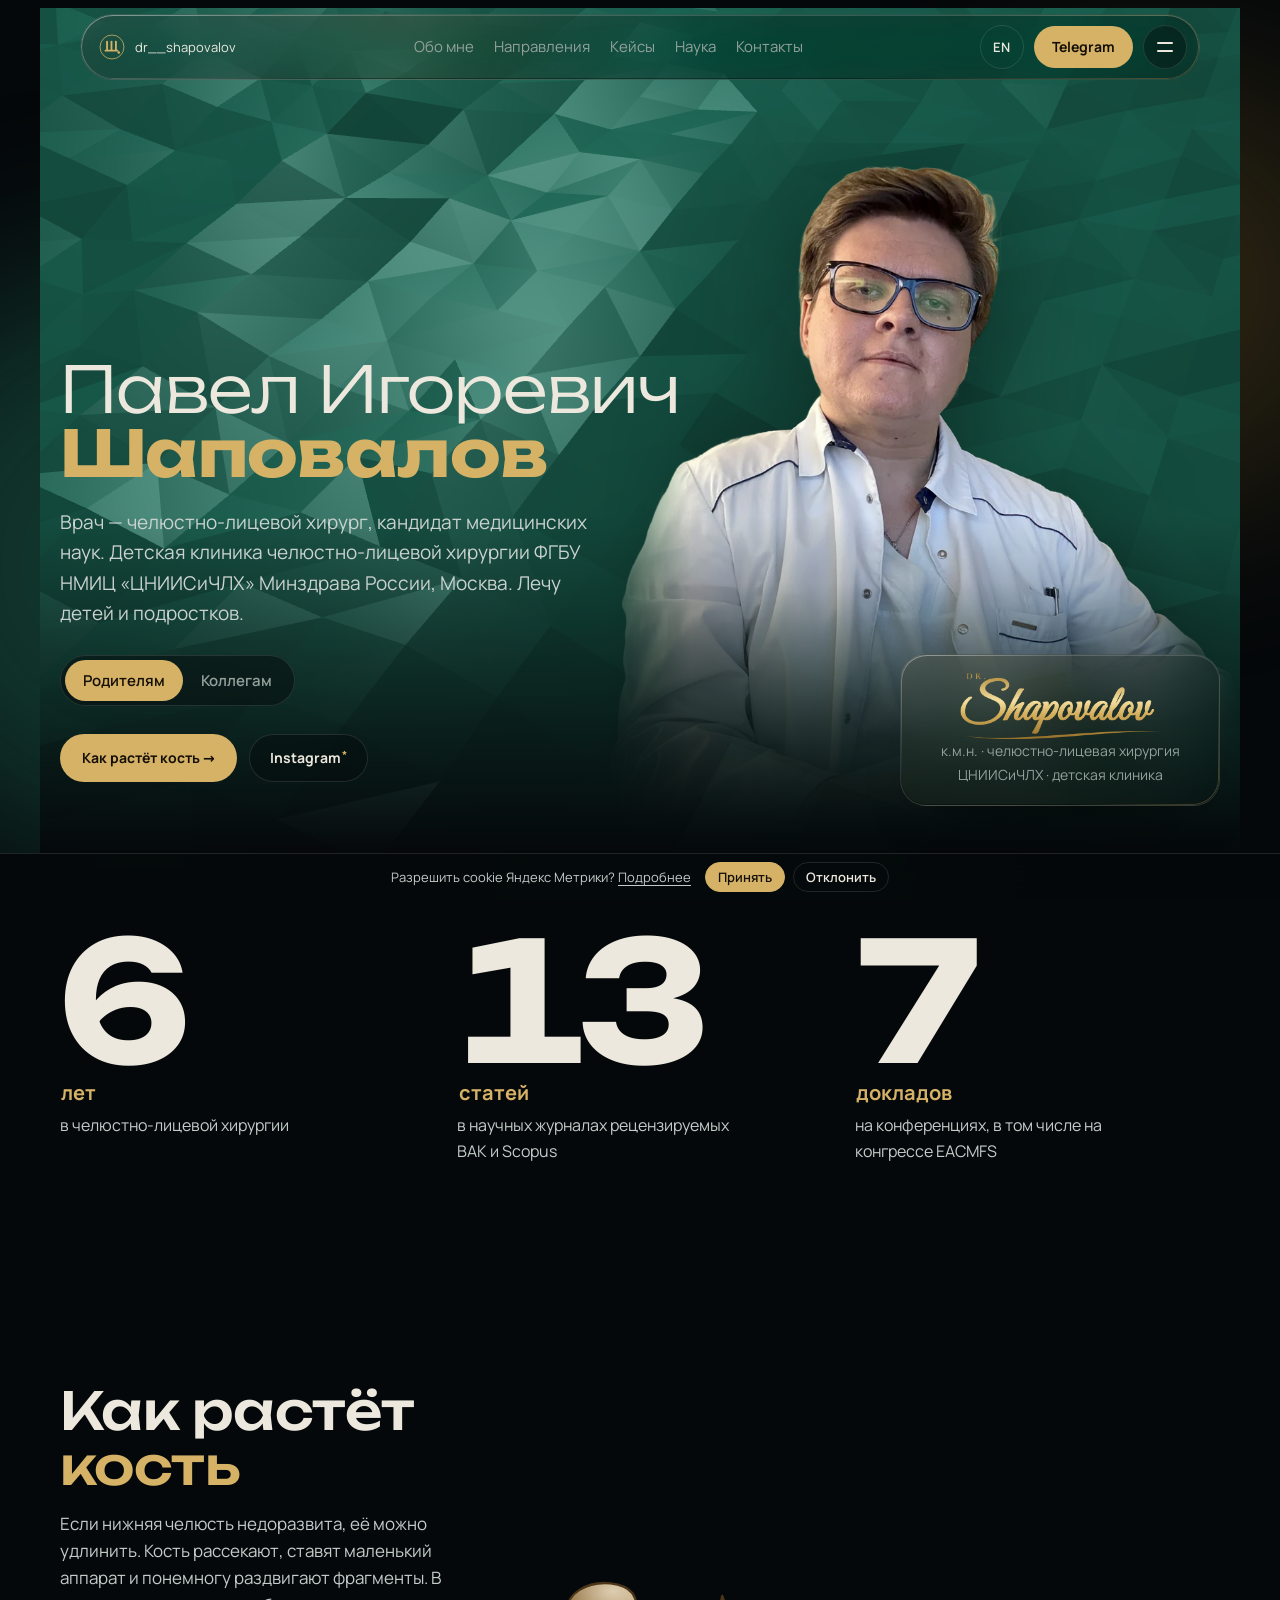
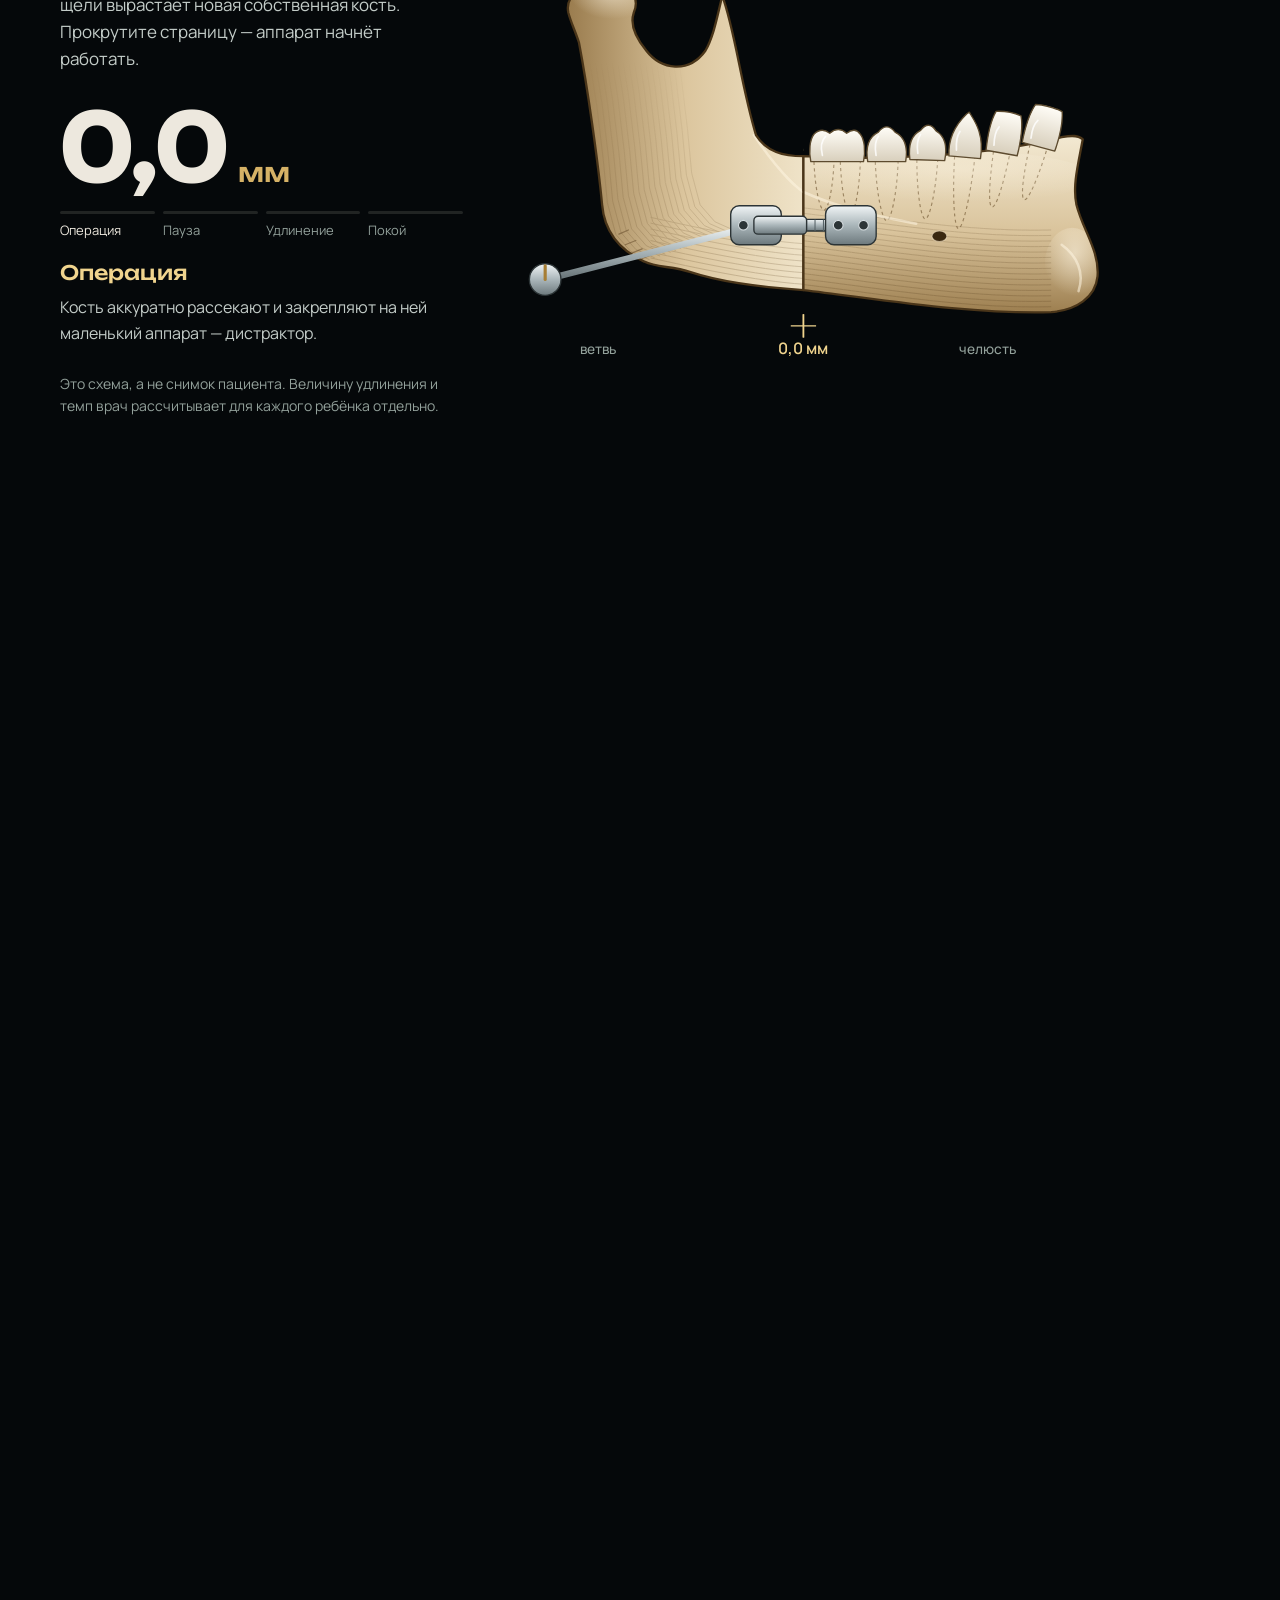
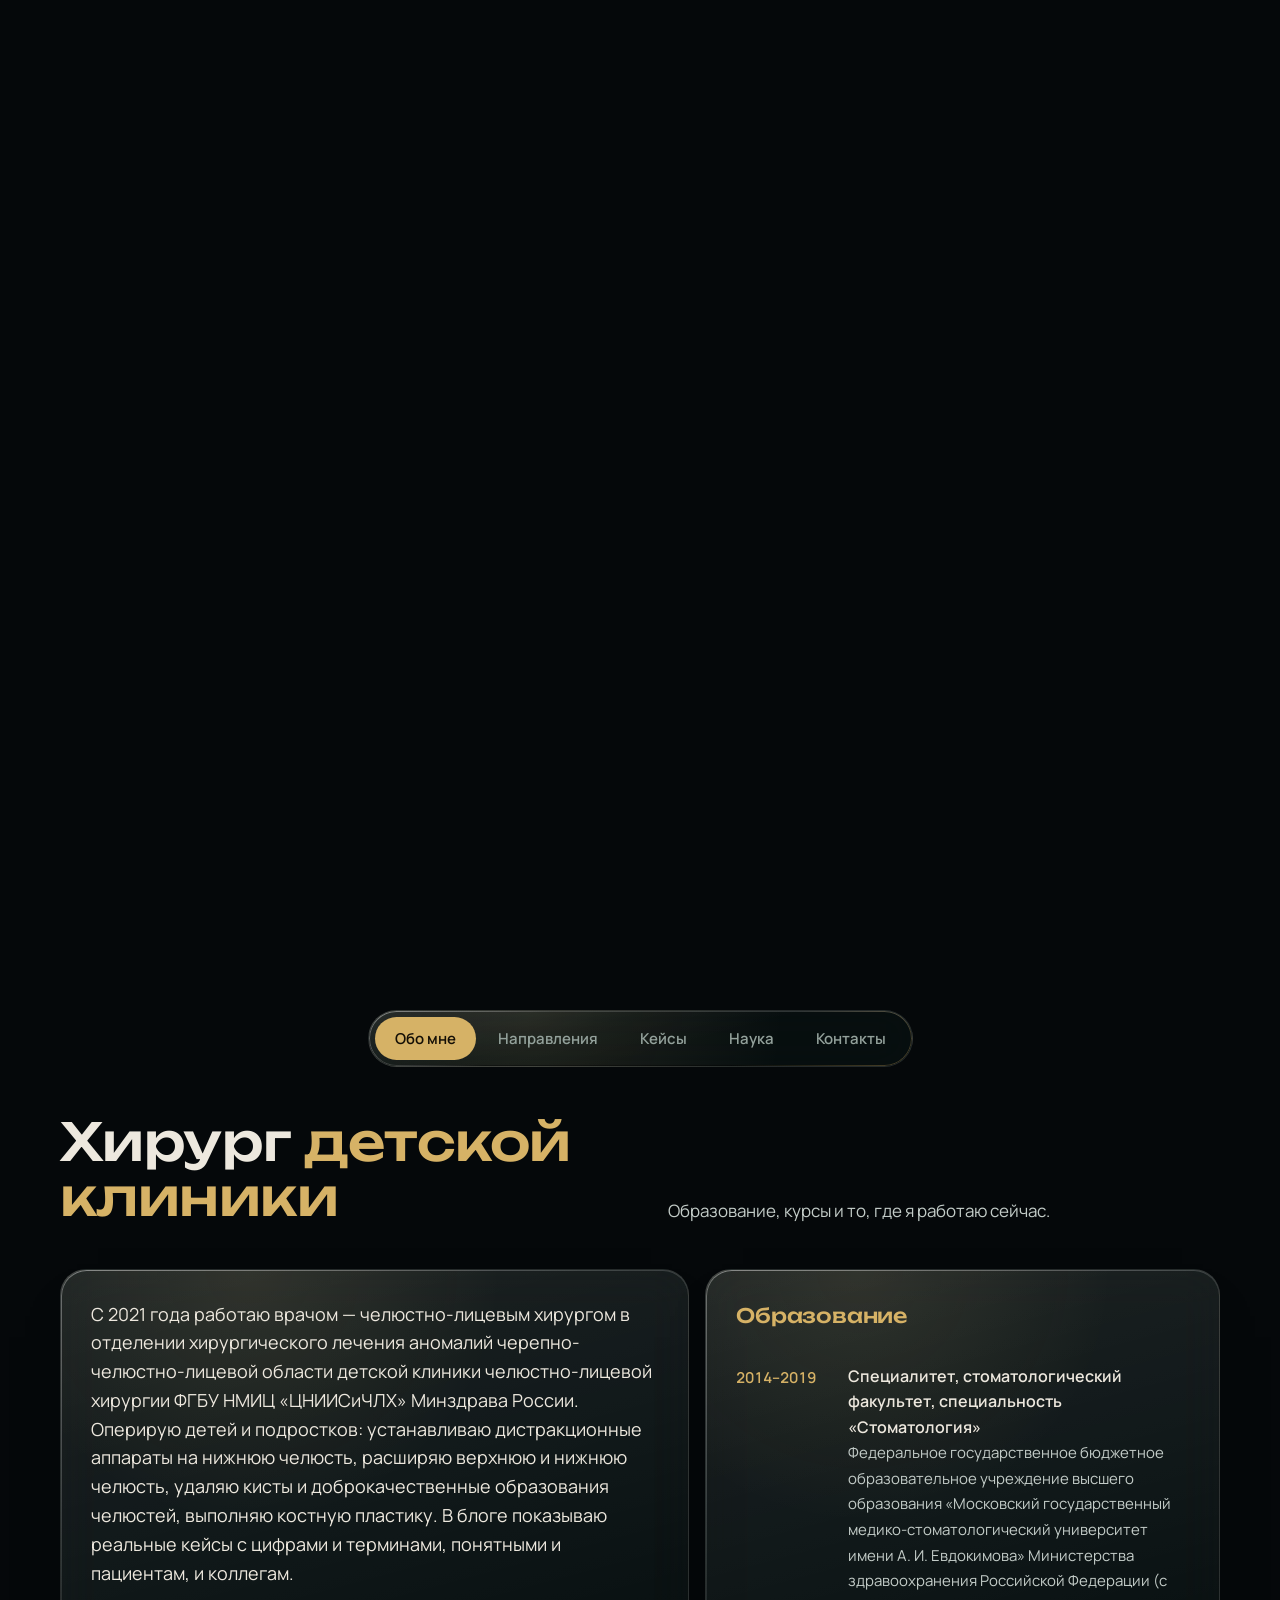
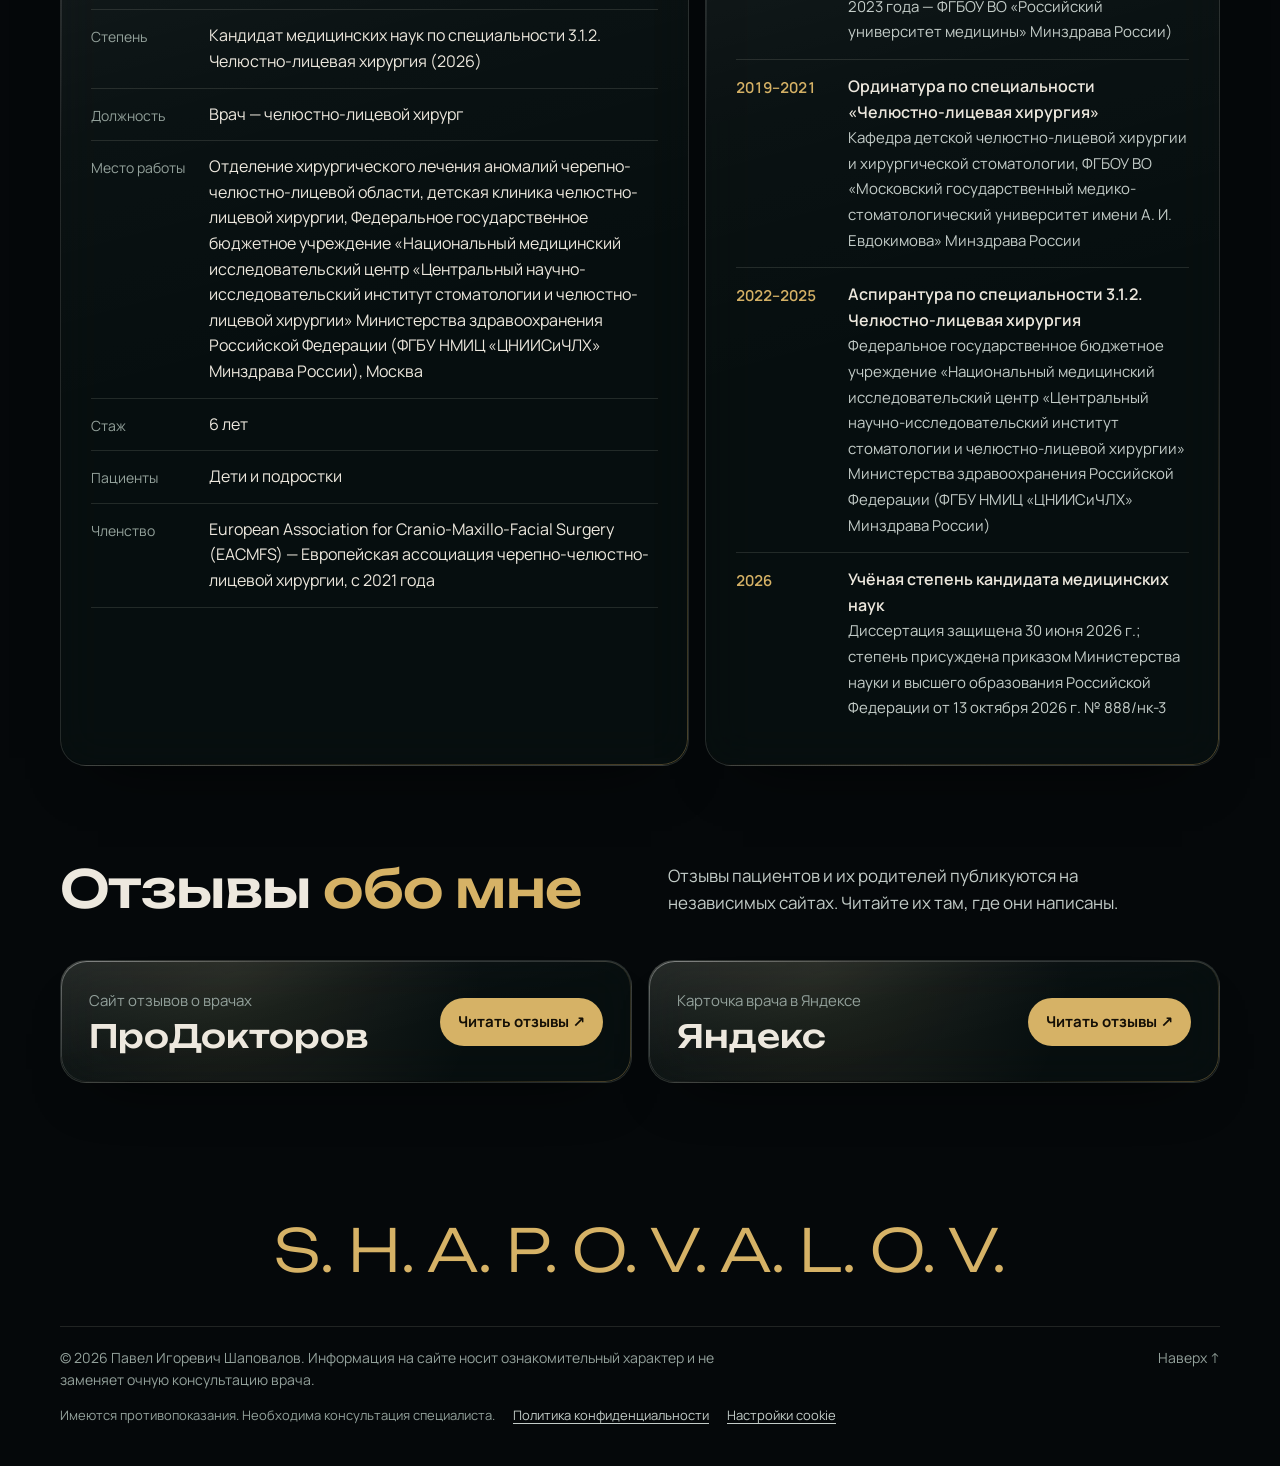
==== commit dca2a791: "Наука: +3 статьи 2026 (Стоматология детского возраста, Пластическая хирургия, Мед. вестник МВД), счё" ====
--- a/index.html
+++ b/index.html
@@ -113,7 +113,7 @@
   </header>
 
   <div class="readings" id="readings"><div class="reading reveal"><div class="val"><span class="count" data-to="6">6</span><small>лет</small></div><p class="lbl">в челюстно-лицевой хирургии</p></div>
-      <div class="reading reveal"><div class="val"><span class="count" data-to="10">10</span><small>статей</small></div><p class="lbl">в научных журналах рецензируемых ВАК и Scopus </p></div>
+      <div class="reading reveal"><div class="val"><span class="count" data-to="13">13</span><small>статей</small></div><p class="lbl">в научных журналах рецензируемых ВАК и Scopus </p></div>
       <div class="reading reveal"><div class="val"><span class="count" data-to="7">7</span><small>докладов</small></div><p class="lbl">на конференциях, в том числе на конгрессе EACMFS</p></div></div>
 
   <section class="dx" id="distraction" aria-labelledby="dx-h" data-offset="0">
@@ -285,39 +285,45 @@
       <p id="sci-intro">Кандидатская диссертация, статьи, доклады и программа для ЭВМ. Данные — из профилей eLIBRARY и ИСТИНА.</p>
     </div>
     <div class="fan-wrap" id="fan-wrap">
-      <div class="fan" id="fan" aria-label="Титульные страницы публикаций"><button class="fan-card" type="button" data-lb="11" data-z="40" style="z-index: 40; translate: none; rotate: none; scale: none; opacity: 1; visibility: inherit; transform: translate(-50%, 0%) rotate(-15deg);" aria-label="Открыть страницу целиком: Оценка клинической эффективности применения метода дистракционного остеогенеза при лечении пациентов детского возраста с недоразвитием нижней челюсти" data-y="0"><img src="/img/pubs/dissertation-2026-card.jpg" data-full="/img/pubs/dissertation-2026.jpg" alt="" loading="lazy"></button><button class="fan-card" type="button" data-lb="2" data-z="2" style="z-index: 2; translate: none; rotate: none; scale: none; opacity: 1; visibility: inherit; transform: translate(-50%, 0%) rotate(-12deg);" aria-label="Открыть страницу целиком: Применение дистракционного остеогенеза нижней челюсти у подростков как альтернатива ортогнатической хирургии: серия клинических случаев" data-y="0"><img src="/img/pubs/avicenna-2026-card.jpg" data-full="/img/pubs/avicenna-2026.jpg" alt="" loading="lazy"></button><button class="fan-card" type="button" data-lb="3" data-z="3" style="z-index: 3; translate: none; rotate: none; scale: none; opacity: 1; visibility: inherit; transform: translate(-50%, 0%) rotate(-9deg);" aria-label="Открыть страницу целиком: Анализ ошибок и осложнений дистракционного остеогенеза нижней челюсти у детей и подростков: отчёт о трёх клинических случаях" data-y="0"><img src="/img/pubs/pirogov-2026-card.jpg" data-full="/img/pubs/pirogov-2026.jpg" alt="" loading="lazy"></button><button class="fan-card" type="button" data-lb="4" data-z="4" style="z-index: 4; translate: none; rotate: none; scale: none; opacity: 1; visibility: inherit; transform: translate(-50%, 0%) rotate(-6deg);" aria-label="Открыть страницу целиком: Оценка точности выполнения дистракционного остеогенеза нижней челюсти у детей. Клинико-рентгенологический анализ" data-y="0"><img src="/img/pubs/mvd-2025-card.jpg" data-full="/img/pubs/mvd-2025.jpg" alt="" loading="lazy"></button><button class="fan-card" type="button" data-lb="5" data-z="5" style="z-index: 5; translate: none; rotate: none; scale: none; opacity: 1; visibility: inherit; transform: translate(-50%, 0%) rotate(-3deg);" aria-label="Открыть страницу целиком: Выбор типа компрессионно-дистракционного аппарата при недоразвитии нижней челюсти в зависимости от её морфометрических параметров" data-y="0"><img src="/img/pubs/stomat-2025-6-38-card.jpg" data-full="/img/pubs/stomat-2025-6-38.jpg" alt="" loading="lazy"></button><button class="fan-card" type="button" data-lb="6" data-z="6" style="z-index: 6; translate: none; rotate: none; scale: none; opacity: 1; visibility: inherit; transform: translate(-50%, 0%);" aria-label="Открыть страницу целиком: Сравнительный морфометрический анализ размеров тела и ветви нижней челюсти у подростков с различными формами недоразвития: разработка классификации степеней недоразвития и алгоритма выбора хирургической тактики" data-y="0"><img src="/img/pubs/stomat-2025-6-65-card.jpg" data-full="/img/pubs/stomat-2025-6-65.jpg" alt="" loading="lazy"></button><button class="fan-card" type="button" data-lb="7" data-z="7" style="z-index: 7; translate: none; rotate: none; scale: none; opacity: 1; visibility: inherit; transform: translate(-50%, 0%) rotate(3deg);" aria-label="Открыть страницу целиком: Персонифицированное управление темпом дистракционного остеогенеза нижней челюсти: влияние механических и физических факторов на созревание костного регенерата" data-y="0"><img src="/img/pubs/stomat-2025-5-card.jpg" data-full="/img/pubs/stomat-2025-5.jpg" alt="" loading="lazy"></button><button class="fan-card" type="button" data-lb="8" data-z="8" style="z-index: 8; translate: none; rotate: none; scale: none; opacity: 1; visibility: inherit; transform: translate(-50%, 0%) rotate(6deg);" aria-label="Открыть страницу целиком: Сравнение хирургических доступов при установке дистракторов на нижнюю челюсть у подростков: обзор анатомических, хирургических и эстетических аспектов" data-y="0"><img src="/img/pubs/sdv-2025-924-card.jpg" data-full="/img/pubs/sdv-2025-924.jpg" alt="" loading="lazy"></button><button class="fan-card" type="button" data-lb="9" data-z="9" style="z-index: 9; translate: none; rotate: none; scale: none; opacity: 1; visibility: inherit; transform: translate(-50%, 0%) rotate(9deg);" aria-label="Открыть страницу целиком: Применение дистракционного остеогенеза нижней челюсти у подростков как альтернатива ортогнатической хирургии: клинический опыт" data-y="0"><img src="/img/pubs/sdv-2025-953-card.jpg" data-full="/img/pubs/sdv-2025-953.jpg" alt="" loading="lazy"></button><button class="fan-card" type="button" data-lb="10" data-z="10" style="z-index: 10; translate: none; rotate: none; scale: none; opacity: 1; visibility: inherit; transform: translate(-50%, 0%) rotate(12deg);" aria-label="Открыть страницу целиком: Модификация кондиционера сополимером акриловой и малеиновой кислот как способ увеличения адгезионной прочности стеклоиономерных цементов в соединении с твёрдыми тканями зуба" data-y="0"><img src="/img/pubs/kstom-2019-card.jpg" data-full="/img/pubs/kstom-2019.jpg" alt="" loading="lazy"></button><button class="fan-card" type="button" data-lb="1" data-z="11" style="z-index: 11; translate: none; rotate: none; scale: none; opacity: 1; visibility: inherit; transform: translate(-50%, 0%) rotate(15deg);" aria-label="Открыть страницу целиком: Функционально-морфометрический анализатор показаний к дистракционному остеогенезу нижней челюсти" data-y="0"><img src="/img/pubs/soft-2026614230-card.jpg" data-full="/img/pubs/soft-2026614230.jpg" alt="" loading="lazy"></button></div>
+      <div class="fan" id="fan" aria-label="Титульные страницы публикаций"><button class="fan-card" type="button" data-lb="14" data-z="40" style="z-index: 40; translate: none; rotate: none; scale: none; opacity: 1; visibility: inherit; transform: translate(-50%, 0%) rotate(-15deg);" aria-label="Открыть страницу целиком: Оценка клинической эффективности применения метода дистракционного остеогенеза при лечении пациентов детского возраста с недоразвитием нижней челюсти" data-y="0"><img src="/img/pubs/dissertation-2026-card.jpg" data-full="/img/pubs/dissertation-2026.jpg" alt="" loading="lazy"></button><button class="fan-card" type="button" data-lb="2" data-z="2" style="z-index: 2; translate: none; rotate: none; scale: none; opacity: 1; visibility: inherit; transform: translate(-50%, 0%) rotate(-12.6923deg);" aria-label="Открыть страницу целиком: Структурно-функциональные особенности дистракционного остеогенеза нижней челюсти у детей и подростков: клинико-рентгенологическое и морфологическое исследование" data-y="0"><img src="/img/pubs/sdv-2026-1066-card.jpg" data-full="/img/pubs/sdv-2026-1066.jpg" alt="" loading="lazy"></button><button class="fan-card" type="button" data-lb="3" data-z="3" style="z-index: 3; translate: none; rotate: none; scale: none; opacity: 1; visibility: inherit; transform: translate(-50%, 0%) rotate(-10.3846deg);" aria-label="Открыть страницу целиком: Методологические ошибки при сопоставлении ультразвуковой и томографической картины дистракционного регенерата нижней челюсти" data-y="0"><img src="/img/pubs/plast-2026-4-2-card.jpg" data-full="/img/pubs/plast-2026-4-2.jpg" alt="" loading="lazy"></button><button class="fan-card" type="button" data-lb="4" data-z="4" style="z-index: 4; translate: none; rotate: none; scale: none; opacity: 1; visibility: inherit; transform: translate(-50%, 0%) rotate(-8.07692deg);" aria-label="Открыть страницу целиком: Анатомические отрезки нижней челюсти как основа для количественной оценки ростовой динамики и асимметрии" data-y="0"><img src="/img/pubs/mvd-2026-card.jpg" data-full="/img/pubs/mvd-2026.jpg" alt="" loading="lazy"></button><button class="fan-card" type="button" data-lb="5" data-z="5" style="z-index: 5; translate: none; rotate: none; scale: none; opacity: 1; visibility: inherit; transform: translate(-50%, 0%) rotate(-5.76923deg);" aria-label="Открыть страницу целиком: Применение дистракционного остеогенеза нижней челюсти у подростков как альтернатива ортогнатической хирургии: серия клинических случаев" data-y="0"><img src="/img/pubs/avicenna-2026-card.jpg" data-full="/img/pubs/avicenna-2026.jpg" alt="" loading="lazy"></button><button class="fan-card" type="button" data-lb="6" data-z="6" style="z-index: 6; translate: none; rotate: none; scale: none; opacity: 1; visibility: inherit; transform: translate(-50%, 0%) rotate(-3.46154deg);" aria-label="Открыть страницу целиком: Анализ ошибок и осложнений дистракционного остеогенеза нижней челюсти у детей и подростков: отчёт о трёх клинических случаях" data-y="0"><img src="/img/pubs/pirogov-2026-card.jpg" data-full="/img/pubs/pirogov-2026.jpg" alt="" loading="lazy"></button><button class="fan-card" type="button" data-lb="7" data-z="7" style="z-index: 7; translate: none; rotate: none; scale: none; opacity: 1; visibility: inherit; transform: translate(-50%, 0%) rotate(-1.15385deg);" aria-label="Открыть страницу целиком: Оценка точности выполнения дистракционного остеогенеза нижней челюсти у детей. Клинико-рентгенологический анализ" data-y="0"><img src="/img/pubs/mvd-2025-card.jpg" data-full="/img/pubs/mvd-2025.jpg" alt="" loading="lazy"></button><button class="fan-card" type="button" data-lb="8" data-z="8" style="z-index: 8; translate: none; rotate: none; scale: none; opacity: 1; visibility: inherit; transform: translate(-50%, 0%) rotate(1.15385deg);" aria-label="Открыть страницу целиком: Выбор типа компрессионно-дистракционного аппарата при недоразвитии нижней челюсти в зависимости от её морфометрических параметров" data-y="0"><img src="/img/pubs/stomat-2025-6-38-card.jpg" data-full="/img/pubs/stomat-2025-6-38.jpg" alt="" loading="lazy"></button><button class="fan-card" type="button" data-lb="9" data-z="9" style="z-index: 9; translate: none; rotate: none; scale: none; opacity: 1; visibility: inherit; transform: translate(-50%, 0%) rotate(3.46154deg);" aria-label="Открыть страницу целиком: Сравнительный морфометрический анализ размеров тела и ветви нижней челюсти у подростков с различными формами недоразвития: разработка классификации степеней недоразвития и алгоритма выбора хирургической тактики" data-y="0"><img src="/img/pubs/stomat-2025-6-65-card.jpg" data-full="/img/pubs/stomat-2025-6-65.jpg" alt="" loading="lazy"></button><button class="fan-card" type="button" data-lb="10" data-z="10" style="z-index: 10; translate: none; rotate: none; scale: none; opacity: 1; visibility: inherit; transform: translate(-50%, 0%) rotate(5.76923deg);" aria-label="Открыть страницу целиком: Персонифицированное управление темпом дистракционного остеогенеза нижней челюсти: влияние механических и физических факторов на созревание костного регенерата" data-y="0"><img src="/img/pubs/stomat-2025-5-card.jpg" data-full="/img/pubs/stomat-2025-5.jpg" alt="" loading="lazy"></button><button class="fan-card" type="button" data-lb="11" data-z="11" style="z-index: 11; translate: none; rotate: none; scale: none; opacity: 1; visibility: inherit; transform: translate(-50%, 0%) rotate(8.07692deg);" aria-label="Открыть страницу целиком: Сравнение хирургических доступов при установке дистракторов на нижнюю челюсть у подростков: обзор анатомических, хирургических и эстетических аспектов" data-y="0"><img src="/img/pubs/sdv-2025-924-card.jpg" data-full="/img/pubs/sdv-2025-924.jpg" alt="" loading="lazy"></button><button class="fan-card" type="button" data-lb="12" data-z="12" style="z-index: 12; translate: none; rotate: none; scale: none; opacity: 1; visibility: inherit; transform: translate(-50%, 0%) rotate(10.3846deg);" aria-label="Открыть страницу целиком: Применение дистракционного остеогенеза нижней челюсти у подростков как альтернатива ортогнатической хирургии: клинический опыт" data-y="0"><img src="/img/pubs/sdv-2025-953-card.jpg" data-full="/img/pubs/sdv-2025-953.jpg" alt="" loading="lazy"></button><button class="fan-card" type="button" data-lb="13" data-z="13" style="z-index: 13; translate: none; rotate: none; scale: none; opacity: 1; visibility: inherit; transform: translate(-50%, 0%) rotate(12.6923deg);" aria-label="Открыть страницу целиком: Модификация кондиционера сополимером акриловой и малеиновой кислот как способ увеличения адгезионной прочности стеклоиономерных цементов в соединении с твёрдыми тканями зуба" data-y="0"><img src="/img/pubs/kstom-2019-card.jpg" data-full="/img/pubs/kstom-2019.jpg" alt="" loading="lazy"></button><button class="fan-card" type="button" data-lb="1" data-z="14" style="z-index: 14; translate: none; rotate: none; scale: none; opacity: 1; visibility: inherit; transform: translate(-50%, 0%) rotate(15deg);" aria-label="Открыть страницу целиком: Функционально-морфометрический анализатор показаний к дистракционному остеогенезу нижней челюсти" data-y="0"><img src="/img/pubs/soft-2026614230-card.jpg" data-full="/img/pubs/soft-2026614230.jpg" alt="" loading="lazy"></button></div>
       <p class="fan-hint">Нажмите на страницу, чтобы открыть её целиком</p>
     </div>
     <div class="sci">
-      <article class="diss glass reveal" id="diss"><div class="diss-top"><span class="deg">Диссертация на соискание учёной степени кандидата медицинских наук</span><span id="diss-page"><div class="thumb-cell"><button class="thumb" type="button" data-lb="11" aria-label="Открыть страницу целиком: Оценка клинической эффективности применения метода дистракционного остеогенеза при лечении пациентов детского возраста с недоразвитием нижней челюсти"><img src="/img/pubs/dissertation-2026-card.jpg" data-full="/img/pubs/dissertation-2026.jpg" alt="" loading="lazy"></button></div></span></div>
+      <article class="diss glass reveal" id="diss"><div class="diss-top"><span class="deg">Диссертация на соискание учёной степени кандидата медицинских наук</span><span id="diss-page"><div class="thumb-cell"><button class="thumb" type="button" data-lb="14" aria-label="Открыть страницу целиком: Оценка клинической эффективности применения метода дистракционного остеогенеза при лечении пациентов детского возраста с недоразвитием нижней челюсти"><img src="/img/pubs/dissertation-2026-card.jpg" data-full="/img/pubs/dissertation-2026.jpg" alt="" loading="lazy"></button></div></span></div>
       <h3>Оценка клинической эффективности применения метода дистракционного остеогенеза при лечении пациентов детского возраста с недоразвитием нижней челюсти</h3>
       <p class="diss-sum">Определены показания к дистракционному остеогенезу на основании морфометрических измерений; разработаны интегральные индексы для определения показаний к дистракционному остеогенезу.</p>
       <dl><dt>Специальность</dt><dd>3.1.2. Челюстно-лицевая хирургия</dd><dt>Руководитель</dt><dd>Кулаков Анатолий Алексеевич — академик РАН, доктор медицинских наук, профессор, заслуженный деятель науки РФ</dd><dt>Защита</dt><dd>Защита 30.06.2026; степень присуждена приказом Министерства науки и высшего образования Российской Федерации от 13 октября 2026 г. № 888/нк-3</dd><dt>Где</dt><dd>Диссертационный совет 21.1.079.02 на базе ФГБУ НМИЦ «ЦНИИСиЧЛХ» Минздрава России</dd></dl>
       <a class="pill" href="https://search.rsl.ru/ru/record/01015615229" target="_blank" rel="noopener">Открыть диссертацию →</a>
-      <div class="profiles"><a class="chip" href="https://orcid.org/0000-0002-1929-717X" target="_blank" rel="noopener"><small>ORCID</small>0000-0002-1929-717X</a><a class="chip" href="https://www.webofscience.com/wos/author/record/RJT-7657-2026" target="_blank" rel="noopener"><small>ResearcherID</small>RJT-7657-2026</a><span class="chip"><small>РИНЦ SPIN</small>7218-2940</span><a class="chip" href="https://istina.msu.ru/profile/shapovalov_pi/" target="_blank" rel="noopener"><small>ИСТИНА</small>shapovalov_pi</a></div><figure class="dipl" id="dipl"><button class="dipl-btn" type="button" data-lb="12" aria-label="Открыть диплом целиком: Диплом кандидата медицинских наук">
+      <div class="profiles"><a class="chip" href="https://orcid.org/0000-0002-1929-717X" target="_blank" rel="noopener"><small>ORCID</small>0000-0002-1929-717X</a><a class="chip" href="https://www.webofscience.com/wos/author/record/RJT-7657-2026" target="_blank" rel="noopener"><small>ResearcherID</small>RJT-7657-2026</a><span class="chip"><small>РИНЦ SPIN</small>7218-2940</span><a class="chip" href="https://istina.msu.ru/profile/shapovalov_pi/" target="_blank" rel="noopener"><small>ИСТИНА</small>shapovalov_pi</a></div><figure class="dipl" id="dipl"><button class="dipl-btn" type="button" data-lb="15" aria-label="Открыть диплом целиком: Диплом кандидата медицинских наук">
         <span class="dipl-book"><span class="dipl-half dipl-l"><span class="dipl-face"><img src="/img/pubs/diploma-kmn-2026-card.jpg" data-full="/img/pubs/diploma-kmn-2026.jpg" alt="" loading="lazy"></span><span class="dipl-cover" aria-hidden="true"><i></i>ДИПЛОМ<br>КАНДИДАТА НАУК</span></span><span class="dipl-half dipl-r"><span class="dipl-face"><img src="/img/pubs/diploma-kmn-2026-card.jpg" data-full="/img/pubs/diploma-kmn-2026.jpg" alt="" loading="lazy"></span></span></span>
         <span class="dipl-shine"></span></button><figcaption>Диплом кандидата медицинских наук</figcaption></figure></article>
       <div>
-        <div class="tabs reveal" id="sci-tabs" role="tablist" aria-label="Научные работы"><button type="button" role="tab" data-tab="pubs" aria-selected="true">Статьи<span>10</span></button><button type="button" role="tab" data-tab="talks" aria-selected="false">Доклады<span>7</span></button><button type="button" role="tab" data-tab="soft" aria-selected="false">Программы для ЭВМ<span>1</span></button></div>
-        <div class="pubs" id="pubs" data-panel="pubs"><article class="pub glass reveal" id="pub-0"><div class="thumb-cell"><button class="thumb" type="button" data-lb="2" aria-label="Открыть страницу целиком: Применение дистракционного остеогенеза нижней челюсти у подростков как альтернатива ортогнатической хирургии: серия клинических случаев"><img src="/img/pubs/avicenna-2026-card.jpg" data-full="/img/pubs/avicenna-2026.jpg" alt="" loading="lazy"></button></div>
+        <div class="tabs reveal" id="sci-tabs" role="tablist" aria-label="Научные работы"><button type="button" role="tab" data-tab="pubs" aria-selected="true">Статьи<span>13</span></button><button type="button" role="tab" data-tab="talks" aria-selected="false">Доклады<span>7</span></button><button type="button" role="tab" data-tab="soft" aria-selected="false">Программы для ЭВМ<span>1</span></button></div>
+        <div class="pubs" id="pubs" data-panel="pubs"><article class="pub glass reveal" id="pub-0"><div class="thumb-cell"><button class="thumb" type="button" data-lb="2" aria-label="Открыть страницу целиком: Структурно-функциональные особенности дистракционного остеогенеза нижней челюсти у детей и подростков: клинико-рентгенологическое и морфологическое исследование"><img src="/img/pubs/sdv-2026-1066-card.jpg" data-full="/img/pubs/sdv-2026-1066.jpg" alt="" loading="lazy"></button></div>
+        <div><b>Структурно-функциональные особенности дистракционного остеогенеза нижней челюсти у детей и подростков: клинико-рентгенологическое и морфологическое исследование</b><span class="au">Шаповалов П. И., Геворкян О. В., Бабиченко И. И., Геворкян А. А., Ходячий А. Е.</span>
+        <span class="src"><span>Стоматология детского возраста и профилактика. 2026. Т. 26, № 3</span><span>DOI 10.33925/1683-3031-2026-1066</span><a class="lnk" href="https://www.detstom.ru/jour/article/view/1066" target="_blank" rel="noopener">Читать ↗</a></span></div></article><article class="pub glass reveal" id="pub-1"><div class="thumb-cell"><button class="thumb" type="button" data-lb="3" aria-label="Открыть страницу целиком: Методологические ошибки при сопоставлении ультразвуковой и томографической картины дистракционного регенерата нижней челюсти"><img src="/img/pubs/plast-2026-4-2-card.jpg" data-full="/img/pubs/plast-2026-4-2.jpg" alt="" loading="lazy"></button></div>
+        <div><b>Методологические ошибки при сопоставлении ультразвуковой и томографической картины дистракционного регенерата нижней челюсти</b><span class="au">Лосев Ф. Ф., Шаповалов П. И.</span>
+        <span class="src"><span>Пластическая хирургия и эстетическая медицина. 2026. № 4, вып. 2. С. 51–58</span><span>DOI 10.17116/plast.hirurgia202604251</span><a class="lnk" href="https://www.mediasphera.ru/issues/plasticheskaya-khirurgiya-i-esteticheskaya-meditsina/2026/4-2/1268673462026042051" target="_blank" rel="noopener">Читать ↗</a></span></div></article><article class="pub glass reveal" id="pub-2"><div class="thumb-cell"><button class="thumb" type="button" data-lb="4" aria-label="Открыть страницу целиком: Анатомические отрезки нижней челюсти как основа для количественной оценки ростовой динамики и асимметрии"><img src="/img/pubs/mvd-2026-card.jpg" data-full="/img/pubs/mvd-2026.jpg" alt="" loading="lazy"></button></div>
+        <div><b>Анатомические отрезки нижней челюсти как основа для количественной оценки ростовой динамики и асимметрии</b><span class="au">Кулаков А. А., Шаповалов П. И., Геворкян О. В., Ходячий А. Е., Геворкян А. А.</span>
+        <span class="src"><span>Медицинский вестник МВД. 2026. № 6 (145)</span><span>DOI 10.52341/20738080_2026_145_6_2</span><a class="lnk" href="https://doi.org/10.52341/20738080_2026_145_6_2" target="_blank" rel="noopener">Читать ↗</a></span></div></article><article class="pub glass reveal" id="pub-3"><div class="thumb-cell"><button class="thumb" type="button" data-lb="5" aria-label="Открыть страницу целиком: Применение дистракционного остеогенеза нижней челюсти у подростков как альтернатива ортогнатической хирургии: серия клинических случаев"><img src="/img/pubs/avicenna-2026-card.jpg" data-full="/img/pubs/avicenna-2026.jpg" alt="" loading="lazy"></button></div>
         <div><b>Применение дистракционного остеогенеза нижней челюсти у подростков как альтернатива ортогнатической хирургии: серия клинических случаев</b><span class="au">Лосев Ф. Ф., Шаповалов П. И., Геворкян О. В.</span>
-        <span class="src"><span>Вестник Авиценны. 2026. Т. 28, № 3. С. 887–897</span><span>DOI 10.25005/2074-0581-2026-28-3-887-897</span><a class="lnk" href="https://doi.org/10.25005/2074-0581-2026-28-3-887-897" target="_blank" rel="noopener">Читать ↗</a></span></div></article><article class="pub glass reveal" id="pub-1"><div class="thumb-cell"><button class="thumb" type="button" data-lb="3" aria-label="Открыть страницу целиком: Анализ ошибок и осложнений дистракционного остеогенеза нижней челюсти у детей и подростков: отчёт о трёх клинических случаях"><img src="/img/pubs/pirogov-2026-card.jpg" data-full="/img/pubs/pirogov-2026.jpg" alt="" loading="lazy"></button></div>
+        <span class="src"><span>Вестник Авиценны. 2026. Т. 28, № 3. С. 887–897</span><span>DOI 10.25005/2074-0581-2026-28-3-887-897</span><a class="lnk" href="https://doi.org/10.25005/2074-0581-2026-28-3-887-897" target="_blank" rel="noopener">Читать ↗</a></span></div></article><article class="pub glass reveal" id="pub-4"><div class="thumb-cell"><button class="thumb" type="button" data-lb="6" aria-label="Открыть страницу целиком: Анализ ошибок и осложнений дистракционного остеогенеза нижней челюсти у детей и подростков: отчёт о трёх клинических случаях"><img src="/img/pubs/pirogov-2026-card.jpg" data-full="/img/pubs/pirogov-2026.jpg" alt="" loading="lazy"></button></div>
         <div><b>Анализ ошибок и осложнений дистракционного остеогенеза нижней челюсти у детей и подростков: отчёт о трёх клинических случаях</b><span class="au">Шаповалов П. И., Лосев Ф. Ф., Кулаков А. А., Геворкян О. В.</span>
-        <span class="src"><span>Оперативная хирургия и клиническая анатомия (Пироговский научный журнал). 2026. Т. 10, № 1. С. 45–54</span><span>DOI 10.17116/operhirurg20261001145</span><a class="lnk" href="https://doi.org/10.17116/operhirurg20261001145" target="_blank" rel="noopener">Читать ↗</a></span></div></article><article class="pub glass reveal" id="pub-2"><div class="thumb-cell"><button class="thumb" type="button" data-lb="4" aria-label="Открыть страницу целиком: Оценка точности выполнения дистракционного остеогенеза нижней челюсти у детей. Клинико-рентгенологический анализ"><img src="/img/pubs/mvd-2025-card.jpg" data-full="/img/pubs/mvd-2025.jpg" alt="" loading="lazy"></button></div>
+        <span class="src"><span>Оперативная хирургия и клиническая анатомия (Пироговский научный журнал). 2026. Т. 10, № 1. С. 45–54</span><span>DOI 10.17116/operhirurg20261001145</span><a class="lnk" href="https://doi.org/10.17116/operhirurg20261001145" target="_blank" rel="noopener">Читать ↗</a></span></div></article><article class="pub glass reveal" id="pub-5"><div class="thumb-cell"><button class="thumb" type="button" data-lb="7" aria-label="Открыть страницу целиком: Оценка точности выполнения дистракционного остеогенеза нижней челюсти у детей. Клинико-рентгенологический анализ"><img src="/img/pubs/mvd-2025-card.jpg" data-full="/img/pubs/mvd-2025.jpg" alt="" loading="lazy"></button></div>
         <div><b>Оценка точности выполнения дистракционного остеогенеза нижней челюсти у детей. Клинико-рентгенологический анализ</b><span class="au">Лосев Ф. Ф., Шаповалов П. И., Ходячий А. Е., Кулаков А. А.</span>
-        <span class="src"><span>Медицинский вестник МВД. 2025. Т. 139, № 6. С. 2–9</span><span>DOI 10.52341/20738080_2025_139_6_2</span><a class="lnk" href="https://doi.org/10.52341/20738080_2025_139_6_2" target="_blank" rel="noopener">Читать ↗</a></span></div></article><article class="pub glass reveal" id="pub-3"><div class="thumb-cell"><button class="thumb" type="button" data-lb="5" aria-label="Открыть страницу целиком: Выбор типа компрессионно-дистракционного аппарата при недоразвитии нижней челюсти в зависимости от её морфометрических параметров"><img src="/img/pubs/stomat-2025-6-38-card.jpg" data-full="/img/pubs/stomat-2025-6-38.jpg" alt="" loading="lazy"></button></div>
+        <span class="src"><span>Медицинский вестник МВД. 2025. Т. 139, № 6. С. 2–9</span><span>DOI 10.52341/20738080_2025_139_6_2</span><a class="lnk" href="https://doi.org/10.52341/20738080_2025_139_6_2" target="_blank" rel="noopener">Читать ↗</a></span></div></article><article class="pub glass reveal" id="pub-6"><div class="thumb-cell"><button class="thumb" type="button" data-lb="8" aria-label="Открыть страницу целиком: Выбор типа компрессионно-дистракционного аппарата при недоразвитии нижней челюсти в зависимости от её морфометрических параметров"><img src="/img/pubs/stomat-2025-6-38-card.jpg" data-full="/img/pubs/stomat-2025-6-38.jpg" alt="" loading="lazy"></button></div>
         <div><b>Выбор типа компрессионно-дистракционного аппарата при недоразвитии нижней челюсти в зависимости от её морфометрических параметров</b><span class="au">Лосев Ф. Ф., Шаповалов П. И., Кулаков А. А.</span>
-        <span class="src"><span>Стоматология. 2025. Т. 104, № 6-2. С. 38–43</span><span>DOI 10.17116/stomat202510406238</span><a class="lnk" href="https://www.mediasphera.ru/issues/stomatologiya/2025/6-2/1003917352025062038" target="_blank" rel="noopener">Читать ↗</a></span></div></article><article class="pub glass reveal" id="pub-4"><div class="thumb-cell"><button class="thumb" type="button" data-lb="6" aria-label="Открыть страницу целиком: Сравнительный морфометрический анализ размеров тела и ветви нижней челюсти у подростков с различными формами недоразвития: разработка классификации степеней недоразвития и алгоритма выбора хирургической тактики"><img src="/img/pubs/stomat-2025-6-65-card.jpg" data-full="/img/pubs/stomat-2025-6-65.jpg" alt="" loading="lazy"></button></div>
+        <span class="src"><span>Стоматология. 2025. Т. 104, № 6-2. С. 38–43</span><span>DOI 10.17116/stomat202510406238</span><a class="lnk" href="https://www.mediasphera.ru/issues/stomatologiya/2025/6-2/1003917352025062038" target="_blank" rel="noopener">Читать ↗</a></span></div></article><article class="pub glass reveal" id="pub-7"><div class="thumb-cell"><button class="thumb" type="button" data-lb="9" aria-label="Открыть страницу целиком: Сравнительный морфометрический анализ размеров тела и ветви нижней челюсти у подростков с различными формами недоразвития: разработка классификации степеней недоразвития и алгоритма выбора хирургической тактики"><img src="/img/pubs/stomat-2025-6-65-card.jpg" data-full="/img/pubs/stomat-2025-6-65.jpg" alt="" loading="lazy"></button></div>
         <div><b>Сравнительный морфометрический анализ размеров тела и ветви нижней челюсти у подростков с различными формами недоразвития: разработка классификации степеней недоразвития и алгоритма выбора хирургической тактики</b><span class="au">Лосев Ф. Ф., Шаповалов П. И., Кулаков А. А., Геворкян О. В.</span>
-        <span class="src"><span>Стоматология. 2025. Т. 104, № 6-2. С. 65–72</span><span>DOI 10.17116/stomat202510406265</span><a class="lnk" href="https://doi.org/10.17116/stomat202510406265" target="_blank" rel="noopener">Читать ↗</a></span></div></article><article class="pub glass reveal" id="pub-5"><div class="thumb-cell"><button class="thumb" type="button" data-lb="7" aria-label="Открыть страницу целиком: Персонифицированное управление темпом дистракционного остеогенеза нижней челюсти: влияние механических и физических факторов на созревание костного регенерата"><img src="/img/pubs/stomat-2025-5-card.jpg" data-full="/img/pubs/stomat-2025-5.jpg" alt="" loading="lazy"></button></div>
+        <span class="src"><span>Стоматология. 2025. Т. 104, № 6-2. С. 65–72</span><span>DOI 10.17116/stomat202510406265</span><a class="lnk" href="https://doi.org/10.17116/stomat202510406265" target="_blank" rel="noopener">Читать ↗</a></span></div></article><article class="pub glass reveal" id="pub-8"><div class="thumb-cell"><button class="thumb" type="button" data-lb="10" aria-label="Открыть страницу целиком: Персонифицированное управление темпом дистракционного остеогенеза нижней челюсти: влияние механических и физических факторов на созревание костного регенерата"><img src="/img/pubs/stomat-2025-5-card.jpg" data-full="/img/pubs/stomat-2025-5.jpg" alt="" loading="lazy"></button></div>
         <div><b>Персонифицированное управление темпом дистракционного остеогенеза нижней челюсти: влияние механических и физических факторов на созревание костного регенерата</b><span class="au">Лосев Ф. Ф., Шаповалов П. И., Рахматуллин Д. И.</span>
-        <span class="src"><span>Стоматология. 2025. Т. 104, № 5. С. 84–91</span><span>DOI 10.17116/stomat202510405184</span><a class="lnk" href="https://www.mediasphera.ru/issues/stomatologiya/2025/5/1003917352025051084" target="_blank" rel="noopener">Читать ↗</a></span></div></article><article class="pub glass reveal" id="pub-6"><div class="thumb-cell"><button class="thumb" type="button" data-lb="8" aria-label="Открыть страницу целиком: Сравнение хирургических доступов при установке дистракторов на нижнюю челюсть у подростков: обзор анатомических, хирургических и эстетических аспектов"><img src="/img/pubs/sdv-2025-924-card.jpg" data-full="/img/pubs/sdv-2025-924.jpg" alt="" loading="lazy"></button></div>
+        <span class="src"><span>Стоматология. 2025. Т. 104, № 5. С. 84–91</span><span>DOI 10.17116/stomat202510405184</span><a class="lnk" href="https://www.mediasphera.ru/issues/stomatologiya/2025/5/1003917352025051084" target="_blank" rel="noopener">Читать ↗</a></span></div></article><article class="pub glass reveal" id="pub-9"><div class="thumb-cell"><button class="thumb" type="button" data-lb="11" aria-label="Открыть страницу целиком: Сравнение хирургических доступов при установке дистракторов на нижнюю челюсть у подростков: обзор анатомических, хирургических и эстетических аспектов"><img src="/img/pubs/sdv-2025-924-card.jpg" data-full="/img/pubs/sdv-2025-924.jpg" alt="" loading="lazy"></button></div>
         <div><b>Сравнение хирургических доступов при установке дистракторов на нижнюю челюсть у подростков: обзор анатомических, хирургических и эстетических аспектов</b><span class="au">Шаповалов П. И., Лосев Ф. Ф.</span>
-        <span class="src"><span>Стоматология детского возраста и профилактика. 2025. Т. 25, № 3 (95). С. 292–304</span><span>DOI 10.33925/1683-3031-2025-924</span><a class="lnk" href="https://doi.org/10.33925/1683-3031-2025-924" target="_blank" rel="noopener">Читать ↗</a></span></div></article><article class="pub glass reveal" id="pub-7"><div class="thumb-cell"><button class="thumb" type="button" data-lb="9" aria-label="Открыть страницу целиком: Применение дистракционного остеогенеза нижней челюсти у подростков как альтернатива ортогнатической хирургии: клинический опыт"><img src="/img/pubs/sdv-2025-953-card.jpg" data-full="/img/pubs/sdv-2025-953.jpg" alt="" loading="lazy"></button></div>
+        <span class="src"><span>Стоматология детского возраста и профилактика. 2025. Т. 25, № 3 (95). С. 292–304</span><span>DOI 10.33925/1683-3031-2025-924</span><a class="lnk" href="https://doi.org/10.33925/1683-3031-2025-924" target="_blank" rel="noopener">Читать ↗</a></span></div></article><article class="pub glass reveal" id="pub-10"><div class="thumb-cell"><button class="thumb" type="button" data-lb="12" aria-label="Открыть страницу целиком: Применение дистракционного остеогенеза нижней челюсти у подростков как альтернатива ортогнатической хирургии: клинический опыт"><img src="/img/pubs/sdv-2025-953-card.jpg" data-full="/img/pubs/sdv-2025-953.jpg" alt="" loading="lazy"></button></div>
         <div><b>Применение дистракционного остеогенеза нижней челюсти у подростков как альтернатива ортогнатической хирургии: клинический опыт</b><span class="au">Шаповалов П. И., Лосев Ф. Ф., Кулаков А. А., Геворкян О. В.</span>
-        <span class="src"><span>Стоматология детского возраста и профилактика. 2025. Т. 25, № 3 (95). С. 323–331</span><span>DOI 10.33925/1683-3031-2025-953</span><a class="lnk" href="https://doi.org/10.33925/1683-3031-2025-953" target="_blank" rel="noopener">Читать ↗</a></span></div></article><article class="pub glass reveal" id="pub-8"><span class="num">2023</span>
+        <span class="src"><span>Стоматология детского возраста и профилактика. 2025. Т. 25, № 3 (95). С. 323–331</span><span>DOI 10.33925/1683-3031-2025-953</span><a class="lnk" href="https://doi.org/10.33925/1683-3031-2025-953" target="_blank" rel="noopener">Читать ↗</a></span></div></article><article class="pub glass reveal" id="pub-11"><span class="num">2023</span>
         <div><b>Сравнительный анализ результатов хирургической коррекции поперечной расщелины лица</b><span class="au">Шаповалов П. И.</span>
-        <span class="src"><span>Стоматология. 2023. Т. 102, № 3. С. 99–100</span></span></div></article><article class="pub glass reveal" id="pub-9"><div class="thumb-cell"><button class="thumb" type="button" data-lb="10" aria-label="Открыть страницу целиком: Модификация кондиционера сополимером акриловой и малеиновой кислот как способ увеличения адгезионной прочности стеклоиономерных цементов в соединении с твёрдыми тканями зуба"><img src="/img/pubs/kstom-2019-card.jpg" data-full="/img/pubs/kstom-2019.jpg" alt="" loading="lazy"></button></div>
+        <span class="src"><span>Стоматология. 2023. Т. 102, № 3. С. 99–100</span></span></div></article><article class="pub glass reveal" id="pub-12"><div class="thumb-cell"><button class="thumb" type="button" data-lb="13" aria-label="Открыть страницу целиком: Модификация кондиционера сополимером акриловой и малеиновой кислот как способ увеличения адгезионной прочности стеклоиономерных цементов в соединении с твёрдыми тканями зуба"><img src="/img/pubs/kstom-2019-card.jpg" data-full="/img/pubs/kstom-2019.jpg" alt="" loading="lazy"></button></div>
         <div><b>Модификация кондиционера сополимером акриловой и малеиновой кислот как способ увеличения адгезионной прочности стеклоиономерных цементов в соединении с твёрдыми тканями зуба</b><span class="au">Тыщенко Н. С., Копытов А. А., Поклад С. В., Шаповалов П. И.</span>
         <span class="src"><span>Клиническая стоматология. 2019. № 2 (90). С. 72–75</span></span></div></article></div>
         <div class="pubs" id="talks" data-panel="talks" hidden><div class="pub glass" id="talk-0"><span class="num">2026</span><div><b>A semi-axial CT-based method for quantitative assessment of mandibular asymmetry using a novel integral asymmetry index</b><span class="au">Shapovalov P. I., Khodyachiy A. E., Kulakov A. A.</span>
